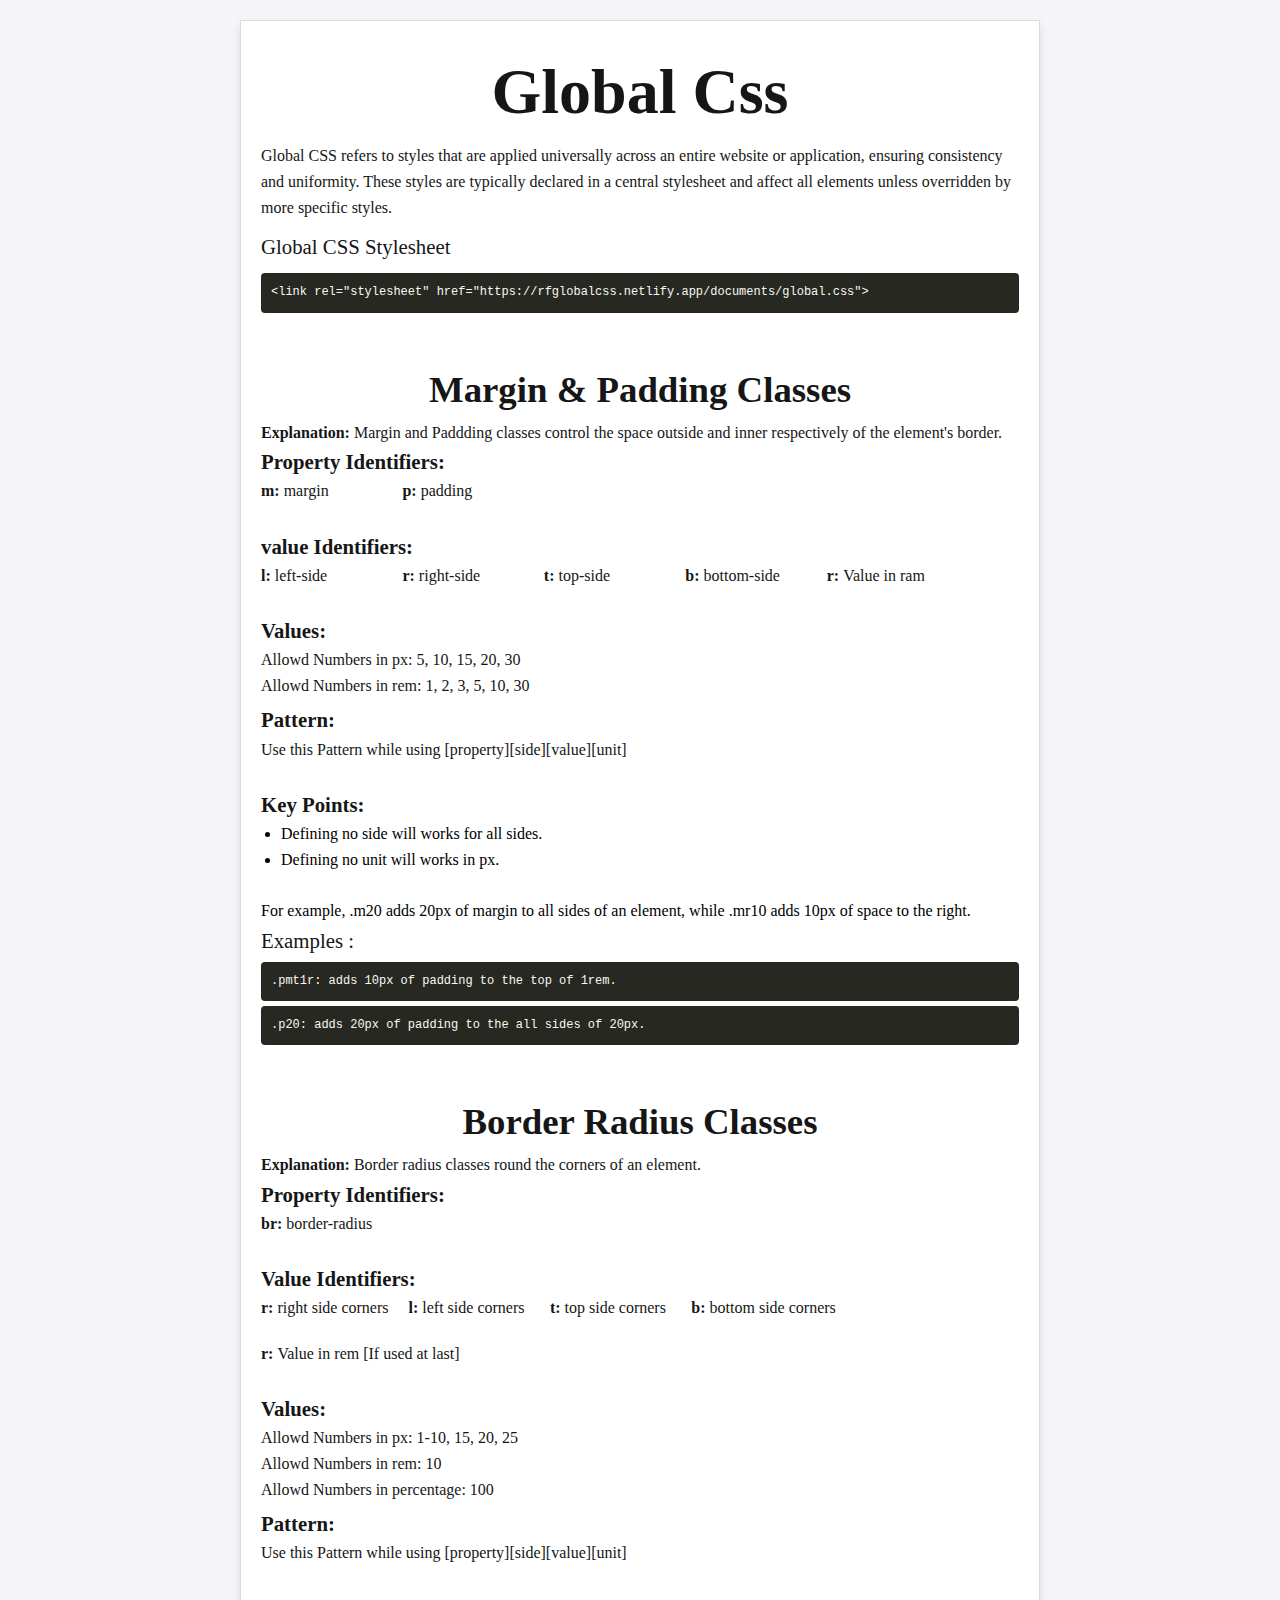
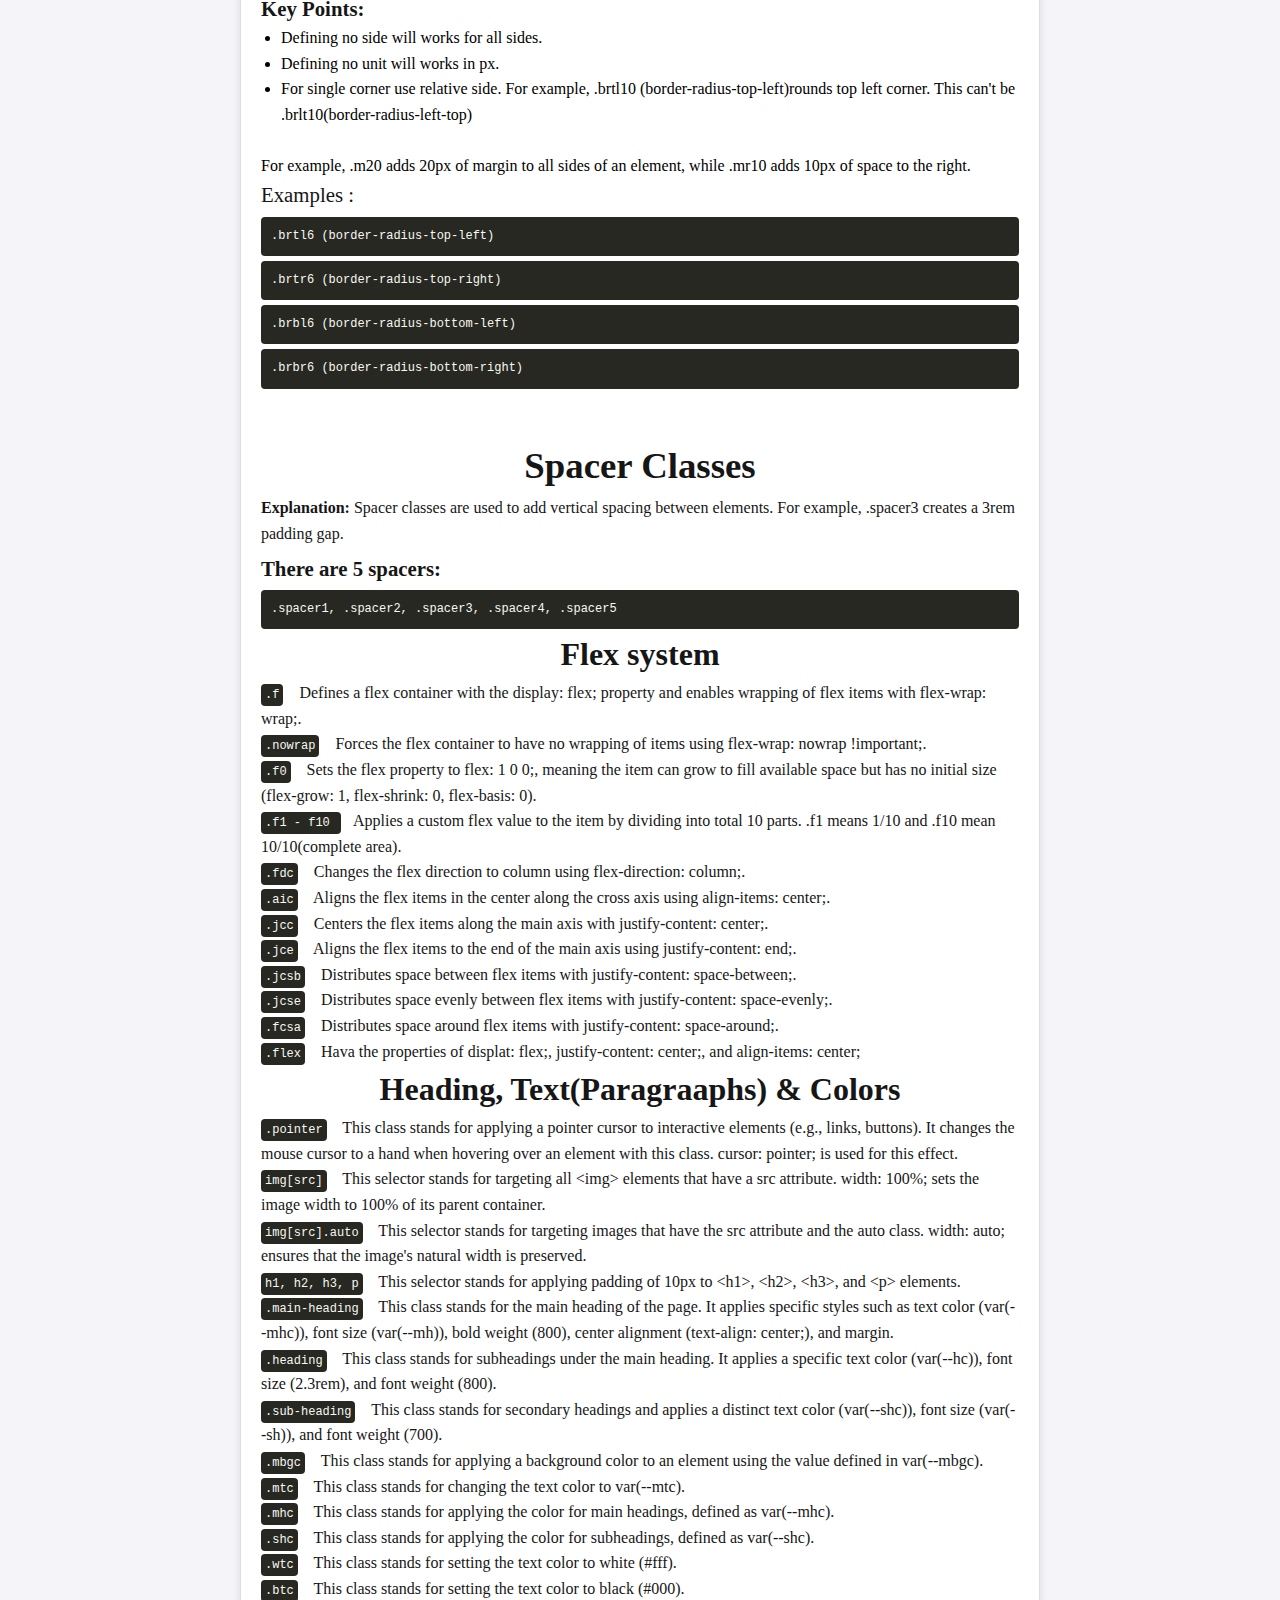
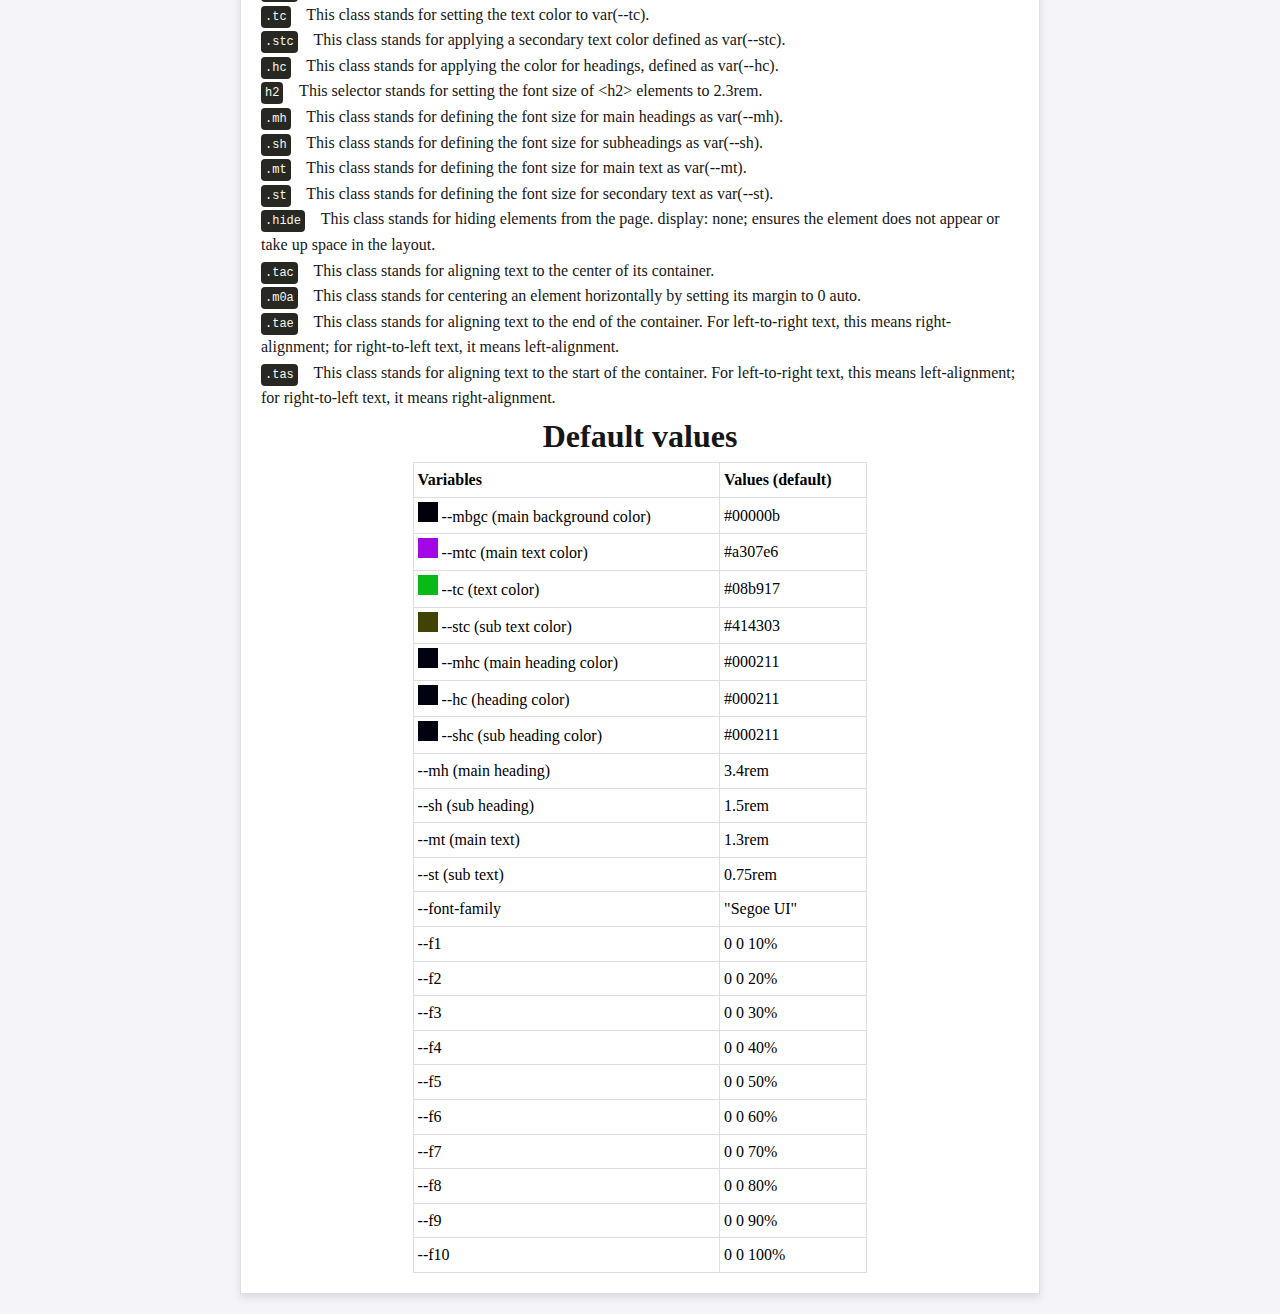
==== index.html @ b2160d8c "Docs before flex" ====
<!DOCTYPE html>
<html lang="en">

<head>
  <meta charset="UTF-8" />
  <meta name="viewport" content="width=device-width, initial-scale=1.0" />
  <title>Margin and Padding Classes</title>
  <link rel="stylesheet" href="documents/global.css">
  <style>
    body {
      font-family: Arial, sans-serif;
      line-height: 1.6;
      padding: 20px;
      background-color: #f4f4f9;
    }

    p {
      color: var(--stc);
    }

    table {
      width: 60%;
      border-collapse: collapse;
      text-align: center;
      margin: 0 auto;
    }

    th,
    td {
      padding: 4px;
      text-align: left;
      border: 1px solid #ddd;
    }

    .color-box {
      display: inline-block;
      width: 20px;
      height: 20px;
    }

    h1,
    h2 {
      color: var(--mtc);
      text-align: center;
    }

    p span.code-block {
      padding: 4px;
      margin-right: 12px;
    }

    .container {
      max-width: 800px;
      margin: 0 auto;
      background: #fff;
      border: 1px solid #ddd;
      padding: 20px;
      box-shadow: 0 4px 8px rgba(0, 0, 0, 0.1);
    }

    h1 {
      font-size: 4rem;
    }

    h2 {
      font-size: 2rem;
    }

    .code-block {
      background: #272822;
      color: #f8f8f2;
      padding: 10px;
      margin-top: 5px;
      font-size: var(--st);
      border-radius: 4px;
      font-family: monospace;
      overflow-x: auto;
    }

    .code-block span {
      color: #66d9ef;
    }

    .example {
      margin-top: 20px;
    }
  </style>
</head>

<body>
  <div class="container">
    <h1>Global Css</h1>
    <p>
      Global CSS refers to styles that are applied universally across an
      entire website or application, ensuring consistency and uniformity.
      These styles are typically declared in a central stylesheet and affect
      all elements unless overridden by more specific styles.
    </p>
    <p class="mt mt10 mb10">Global CSS Stylesheet
    <pre
      class="code-block st">&lt;link rel="stylesheet" href="https://rfglobalcss.netlify.app/documents/global.css"></pre>
    </p>
    <h2 class="heading mt3r">Margin & Padding Classes</h2>
    <p>
      <strong>Explanation:</strong> Margin and Paddding classes control the space outside
      and inner respectively of the element's border.
      <br>
    <p class="mt"><b>Property Identifiers:</b></p>
    <div class="f col-7 gap20">
      <p>
        <b>m: </b> margin
      </p>
      <p>
        <b>p: </b> padding
      </p>
    </div>
    <br>
    <p class="mt"><b>value Identifiers:</b></p>
    <div class="f col-7 gap20">
      <p>
        <b>l: </b> left-side
      </p>
      <p>
        <b>r: </b> right-side
      </p>
      <p>
        <b>t: </b> top-side
      </p>
      <p>
        <b>b: </b> bottom-side
      </p>
      <p>
        <b>r: </b> Value in ram
      </p>
    </div>
    <br>
    <p class="mt"><b>Values:</b></p>
    <div class="mb5">
      <p>
        Allowd Numbers in px: 5, 10, 15, 20, 30
      </p>
      <p>
        Allowd Numbers in rem: 1, 2, 3, 5, 10, 30
      </p>
    </div>
    <p class="mt"><b>Pattern:</b></p>
    <div class="f col-7 gap20">
      <p>
        Use this Pattern while using [property][side][value][unit]
      </p>
    </div>
    <br>
    <p class="mt"><b>Key Points:</b></p>
    <div class="f col-7 gap20">
      <ul class="ml20">
        <li style="list-style: disc;">Defining no side will works for all sides.</li>
        <li style="list-style: disc;">Defining no unit will works in px.</li>
      </ul>
    </div>
    <br>
    For example, <code>.m20</code> adds 20px of margin
    to all sides of an element, while <code>.mr10</code> adds 10px of space to the
    right.
    </p>
    <p class="mt">Examples :</p>
    <div class="code-block">.pmt1r: adds 10px of padding to the
      top of 1rem.</div>
    <div class="code-block">.p20: adds 20px of padding to the
      all sides of 20px.</div>

    <h2 class="heading mt3r">Border Radius Classes</h2>

    <p>
      <strong>Explanation:</strong> Border radius classes round the corners of
      an element.

    <p class="mt"><b>Property Identifiers:</b></p>
    <div class="f col-7 gap20">
      <p>
        <b>br: </b> border-radius
      </p>

    </div>
    <br>
    <p class="mt"><b>Value Identifiers:</b></p>
    <div class="f col-7 gap20">
      <p>
        <b>r: </b>right side corners
      </p>
      <p>
        <b>l: </b>left side corners
      </p>
      <p>
        <b>t: </b> top side corners
      </p>
      <p>
        <b>b: </b> bottom side corners
      </p>
      <p>
        <b>r: </b> Value in rem [If used at last]
      </p>
    </div>
    <br>
    <p class="mt"><b>Values:</b></p>
    <div class="mb5">
      <p>
        Allowd Numbers in px: 1-10, 15, 20, 25
      </p>
      <p>
        Allowd Numbers in rem: 10
      </p>
      <p>
        Allowd Numbers in percentage: 100
      </p>
    </div>
    <p class="mt"><b>Pattern:</b></p>
    <div class="f col-7 gap20">
      <p>
        Use this Pattern while using [property][side][value][unit]
      </p>
    </div>
    <br>
    <p class="mt"><b>Key Points:</b></p>
    <div class="f col-7 gap20">
      <ul class="ml20">
        <li style="list-style: disc;">Defining no side will works for all sides.</li>
        <li style="list-style: disc;">Defining no unit will works in px.</li>
        <li style="list-style: disc;">For single corner use relative side. For example, .brtl10
          (border-radius-top-left)rounds top left corner. This can't be .brlt10(border-radius-left-top)</li>
      </ul>
    </div>
    <br>
    For example, <code>.m20</code> adds 20px of margin
    to all sides of an element, while <code>.mr10</code> adds 10px of space to the
    right.
    </p>
    <p class="mt">Examples :</p>
    <div class="code-block">.brtl6 (border-radius-top-left)</div>
    <div class="code-block">.brtr6 (border-radius-top-right)</div>
    <div class="code-block">.brbl6 (border-radius-bottom-left)</div>
    <div class="code-block">.brbr6 (border-radius-bottom-right)</div>

    

    <h2 class="heading mt3r">Spacer Classes</h2>

    <p>
      <strong>Explanation:</strong> Spacer classes are used to add vertical
      spacing between elements. For example, <code>.spacer3</code> creates a
      3rem padding gap.
    </p>
    <p class="mt mt5"><b>There are 5 spacers:</b> </p>
    <pre class="code-block">.spacer1, .spacer2, .spacer3, .spacer4, .spacer5</pre>
    <h2>Flex system</h2>
    <p>
      <span class="code-block">.f</span> Defines a flex container with the
      <code>display: flex;</code> property and enables wrapping of flex items
      with <code>flex-wrap: wrap;</code>.
    </p>

    <p>
      <span class="code-block">.nowrap</span> Forces the flex container to
      have no wrapping of items using
      <code>flex-wrap: nowrap !important;</code>.
    </p>

    <p>
      <span class="code-block">.f0</span> Sets the flex property to
      <code>flex: 1 0 0;</code>, meaning the item can grow to fill available
      space but has no initial size (<code>flex-grow: 1</code>,
      <code>flex-shrink: 0</code>, <code>flex-basis: 0</code>).
    </p>

    <p>
      <span class="code-block">.f1 - f10 </span> Applies a custom flex value
      to the item by dividing into total 10 parts. <code>.f1</code> means
      <code>1/10</code> and <code> .f10</code> mean
      <code>10/10</code>(complete area).
    </p>

    <p>
      <span class="code-block">.fdc</span> Changes the flex direction to
      column using <code>flex-direction: column;</code>.
    </p>

    <p>
      <span class="code-block">.aic</span> Aligns the flex items in the center
      along the cross axis using <code>align-items: center;</code>.
    </p>

    <p>
      <span class="code-block">.jcc</span> Centers the flex items along the
      main axis with <code>justify-content: center;</code>.
    </p>

    <p>
      <span class="code-block">.jce</span> Aligns the flex items to the end of
      the main axis using <code>justify-content: end;</code>.
    </p>

    <p>
      <span class="code-block">.jcsb</span> Distributes space between flex
      items with <code>justify-content: space-between;</code>.
    </p>

    <p>
      <span class="code-block">.jcse</span> Distributes space evenly between
      flex items with <code>justify-content: space-evenly;</code>.
    </p>

    <p>
      <span class="code-block">.fcsa</span> Distributes space around flex
      items with <code>justify-content: space-around;</code>.
    </p>

    <p>
      <span class="code-block">.flex</span> Hava the properties of
      <code>displat: flex;</code>, <code>justify-content: center;</code>, and
      <code>align-items: center;</code>
    </p>
    <h2>Heading, Text(Paragraaphs) & Colors</h2>
    <p>
      <span class="code-block">.pointer</span> This class stands for applying a pointer cursor to interactive elements
      (e.g., links, buttons). It changes the mouse cursor to a hand when hovering over an element with this class.
      <code>cursor: pointer;</code> is used for this effect.
    </p>

    <p>
      <span class="code-block">img[src]</span> This selector stands for targeting all <code>&lt;img&gt;</code> elements
      that have a <code>src</code> attribute. <code>width: 100%;</code> sets the image width to 100% of its parent
      container.
    </p>

    <p>
      <span class="code-block">img[src].auto</span> This selector stands for targeting images that have the
      <code>src</code> attribute and the <code>auto</code> class. <code>width: auto;</code> ensures that the image's
      natural width is preserved.
    </p>

    <p>
      <span class="code-block">h1, h2, h3, p</span> This selector stands for applying padding of <code>10px</code> to
      <code>&lt;h1&gt;</code>, <code>&lt;h2&gt;</code>, <code>&lt;h3&gt;</code>, and <code>&lt;p&gt;</code> elements.
    </p>

    <p>
      <span class="code-block">.main-heading</span> This class stands for the main heading of the page. It applies
      specific styles such as text color (<code>var(--mhc)</code>), font size (<code>var(--mh)</code>), bold weight
      (<code>800</code>), center alignment (<code>text-align: center;</code>), and margin.
    </p>

    <p>
      <span class="code-block">.heading</span> This class stands for subheadings under the main heading. It applies a
      specific text color (<code>var(--hc)</code>), font size (<code>2.3rem</code>), and font weight (<code>800</code>).
    </p>

    <p>
      <span class="code-block">.sub-heading</span> This class stands for secondary headings and applies a distinct text
      color (<code>var(--shc)</code>), font size (<code>var(--sh)</code>), and font weight (<code>700</code>).
    </p>

    <p>
      <span class="code-block">.mbgc</span> This class stands for applying a background color to an element using the
      value defined in <code>var(--mbgc)</code>.
    </p>

    <p>
      <span class="code-block">.mtc</span> This class stands for changing the text color to <code>var(--mtc)</code>.
    </p>

    <p>
      <span class="code-block">.mhc</span> This class stands for applying the color for main headings, defined as
      <code>var(--mhc)</code>.
    </p>

    <p>
      <span class="code-block">.shc</span> This class stands for applying the color for subheadings, defined as
      <code>var(--shc)</code>.
    </p>

    <p>
      <span class="code-block">.wtc</span> This class stands for setting the text color to white (<code>#fff</code>).
    </p>

    <p>
      <span class="code-block">.btc</span> This class stands for setting the text color to black (<code>#000</code>).
    </p>

    <p>
      <span class="code-block">.tc</span> This class stands for setting the text color to <code>var(--tc)</code>.
    </p>

    <p>
      <span class="code-block">.stc</span> This class stands for applying a secondary text color defined as
      <code>var(--stc)</code>.
    </p>

    <p>
      <span class="code-block">.hc</span> This class stands for applying the color for headings, defined as
      <code>var(--hc)</code>.
    </p>

    <p>
      <span class="code-block">h2</span> This selector stands for setting the font size of <code>&lt;h2&gt;</code>
      elements to <code>2.3rem</code>.
    </p>

    <p>
      <span class="code-block">.mh</span> This class stands for defining the font size for main headings as
      <code>var(--mh)</code>.
    </p>

    <p>
      <span class="code-block">.sh</span> This class stands for defining the font size for subheadings as
      <code>var(--sh)</code>.
    </p>

    <p>
      <span class="code-block">.mt</span> This class stands for defining the font size for main text as
      <code>var(--mt)</code>.
    </p>

    <p>
      <span class="code-block">.st</span> This class stands for defining the font size for secondary text as
      <code>var(--st)</code>.
    </p>

    <p>
      <span class="code-block">.hide</span> This class stands for hiding elements from the page.
      <code>display: none;</code> ensures the element does not appear or take up space in the layout.
    </p>

    <p>
      <span class="code-block">.tac</span> This class stands for aligning text to the center of its container.
    </p>

    <p>
      <span class="code-block">.m0a</span> This class stands for centering an element horizontally by setting its margin
      to <code>0 auto</code>.
    </p>

    <p>
      <span class="code-block">.tae</span> This class stands for aligning text to the end of the container. For
      left-to-right text, this means right-alignment; for right-to-left text, it means left-alignment.
    </p>

    <p>
      <span class="code-block">.tas</span> This class stands for aligning text to the start of the container. For
      left-to-right text, this means left-alignment; for right-to-left text, it means right-alignment.
    </p>
    <h2>Default values</h2>
    <table>
      <tr>
        <th>Variables</th>
        <th>Values (default)</th>
      </tr>
      <tr>
        <td><span class="color-box" style="background-color: #00000b;"></span> --mbgc (main background color)</td>
        <td>#00000b</td>
      </tr>
      <tr>
        <td><span class="color-box" style="background-color: #a307e6;"></span> --mtc (main text color)</td>
        <td>#a307e6</td>
      </tr>
      <tr>
        <td><span class="color-box" style="background-color: #08b917;"></span> --tc (text color)</td>
        <td>#08b917</td>
      </tr>
      <tr>
        <td><span class="color-box" style="background-color: #414303;"></span> --stc (sub text color)</td>
        <td>#414303</td>
      </tr>
      <tr>
        <td><span class="color-box" style="background-color: #000211;"></span> --mhc (main heading color)</td>
        <td>#000211</td>
      </tr>
      <tr>
        <td><span class="color-box" style="background-color: #000211;"></span> --hc (heading color)</td>
        <td>#000211</td>
      </tr>
      <tr>
        <td><span class="color-box" style="background-color: #000211;"></span> --shc (sub heading color)</td>
        <td>#000211</td>
      </tr>
      <tr>
        <td>--mh (main heading)</td>
        <td>3.4rem</td>
      </tr>
      <tr>
        <td>--sh (sub heading)</td>
        <td>1.5rem</td>
      </tr>
      <tr>
        <td>--mt (main text)</td>
        <td>1.3rem</td>
      </tr>
      <tr>
        <td>--st (sub text)</td>
        <td>0.75rem</td>
      </tr>
      <tr>
        <td>--font-family</td>
        <td>"Segoe UI"</td>
      </tr>
      <tr>
        <td>--f1</td>
        <td>0 0 10%</td>
      </tr>
      <tr>
        <td>--f2</td>
        <td>0 0 20%</td>
      </tr>
      <tr>
        <td>--f3</td>
        <td>0 0 30%</td>
      </tr>
      <tr>
        <td>--f4</td>
        <td>0 0 40%</td>
      </tr>
      <tr>
        <td>--f5</td>
        <td>0 0 50%</td>
      </tr>
      <tr>
        <td>--f6</td>
        <td>0 0 60%</td>
      </tr>
      <tr>
        <td>--f7</td>
        <td>0 0 70%</td>
      </tr>
      <tr>
        <td>--f8</td>
        <td>0 0 80%</td>
      </tr>
      <tr>
        <td>--f9</td>
        <td>0 0 90%</td>
      </tr>
      <tr>
        <td>--f10</td>
        <td>0 0 100%</td>
      </tr>
    </table>
  </div>
</body>

</html>
---- documents/global.css ----
@import url("paddingMargin.css");
@import url("flexSystem.css");
@import url("border-radius.css");

:root {
  font-size: 1rem;
  --font-family: "Segoe UI";
  --my-container: min(var(--container-size) ,100%);
  --container-size: 1200px;
  --mbgc: #00000b;

  --mtc: #161616;
  --tc: #161616;
  --stc: #161616;
  --mhc: #161616;
  --hc: #161616;
  --shc: #161616;

  --mh: 3.4rem;
  --sh: 1rem;

  --differ: 10px;

  --mt: 1.3rem;
  --st: 0.75rem;

  --f1: 0 0 calc(10% - var(--differ));
  --f2: 0 0 calc(20% - var(--differ));
  --f3: 0 0 calc(30% - var(--differ));
  --f33: 0 0 calc(33.33% - var(--differ));
  --f4: 0 0 calc(40% - var(--differ));
  --f5: 0 0 calc(50% - var(--differ));
  --f6: 0 0 calc(60% - var(--differ));
  --f7: 0 0 calc(70% - var(--differ));
  --f8: 0 0 calc(80% - var(--differ));
  --f9: 0 0 calc(90% - var(--differ));
  --f1-5: 0 0 calc(15% - var(--differ));
  --f2-5: 0 0 calc(25% - var(--differ));
  --f3-5: 0 0 calc(35% - var(--differ));
  --f4-5: 0 0 calc(45% - var(--differ));
  --f5-5: 0 0 calc(55% - var(--differ));
  --f6-5: 0 0 calc(65% - var(--differ));
  --f7-5: 0 0 calc(75% - var(--differ));
  --f8-5: 0 0 calc(85% - var(--differ));
  --f9-5: 0 0 calc(95% - var(--differ));
  --f10: 0 0 calc(100% - var(--differ));
}
.fdst {
  display: block;
  display: grid;
}
* {
  margin: 0;
  padding: 0;
  list-style: none;
  text-decoration: none;
  box-sizing: border-box;
  font-family: var(--font-family);
}
.container {
  width: var(--my-container);
  padding: 10px;
  margin: 0 auto;
}

.pointer {
  cursor: pointer;
}

img[src] {
  width: 100%;
}

img[src].auto {
  width: auto;
}

/*  */
/*  */
/*  */
/*  */
/*  */

.main-heading {
  color: var(--mhc);
  font-size: var(--mh);
  font-weight: 800;
  text-align: center;
  margin: 1rem 0;
}
.heading {
  color: var(--hc);
  font-size: 2.3rem;
  font-weight: 800;
}
.sub-heading {
  color: var(--shc);
  font-size: var(--sh);
  font-weight: 700;
}

.mbgc {
  background-color: var(--mbgc);
}

.mtc {
  color: var(--mtc);
}
/*  */
.mhc {
  color: var(--mhc);
}
.shc {
  color: var(--shc);
}
/*  */
.wtc {
  color: #fff;
}
.btc {
  color: #000;
}
.wbgc {
  background-color: #fff;
}
.bbgc {
  background-color: #000;
}
.tc {
  color: var(--tc);
}
.stc {
  color: var(--stc);
}
.hc {
  color: var(--hc);
}

h2 {
  font-size: 2.3rem;
}
.mh {
  font-size: var(--mh);
}

.sh {
  font-size: var(--sh);
}
.mt {
  font-size: var(--mt);
}

.st {
  font-size: var(--st);
}

.hide {
  display: none;
}

.tac {
  text-align: center;
}
.m0a {
  margin: 0 auto;
}
.tae {
  text-align: end;
}
.tas {
  text-align: start;
}

/*  */

.full:not(.screen) {
  width: 100%;
}
.full.screen {
  width: 100vw;
}
.f-grow > *{
  flex-grow: 1;
}
.bglight{
  background-color: rgb(218, 218, 218);
}


.grow > * {
  transition: scale .1s ease-in;
}
.grow > *:hover{
  scale: 1.03;
}
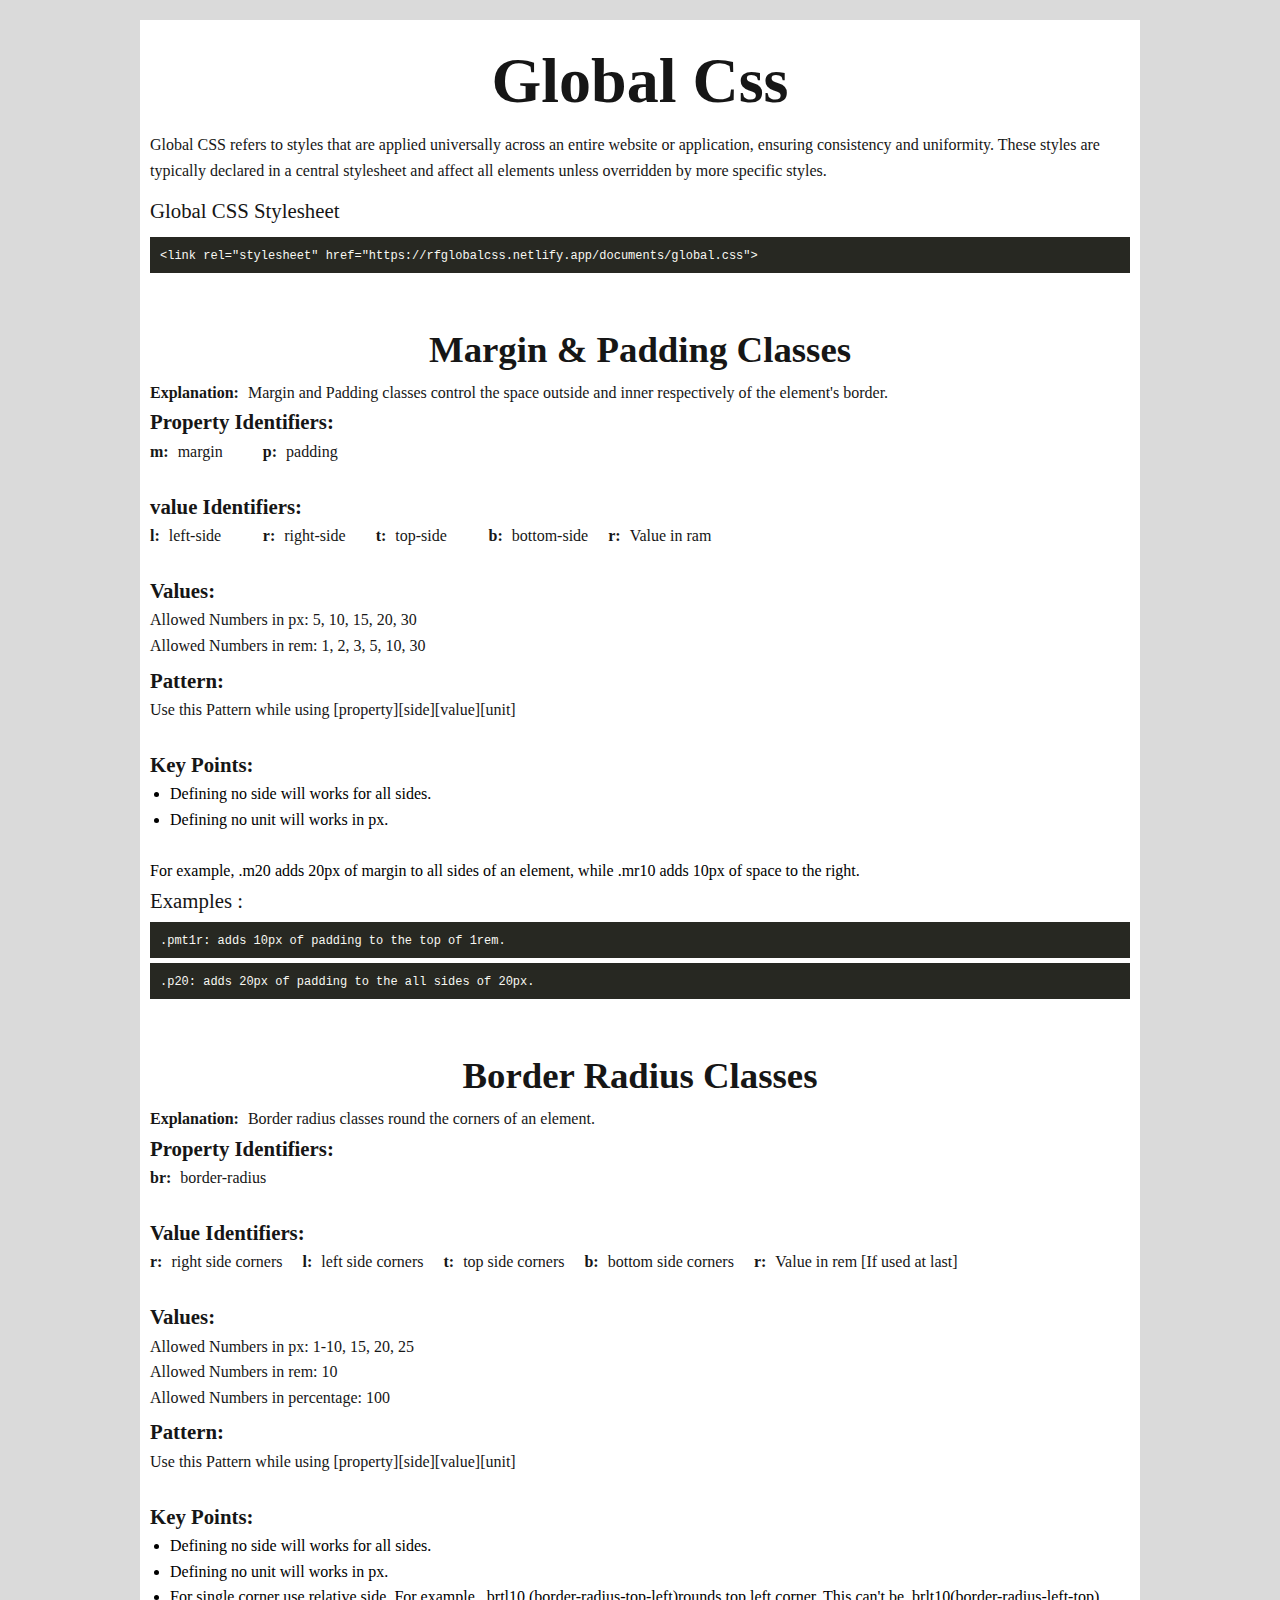
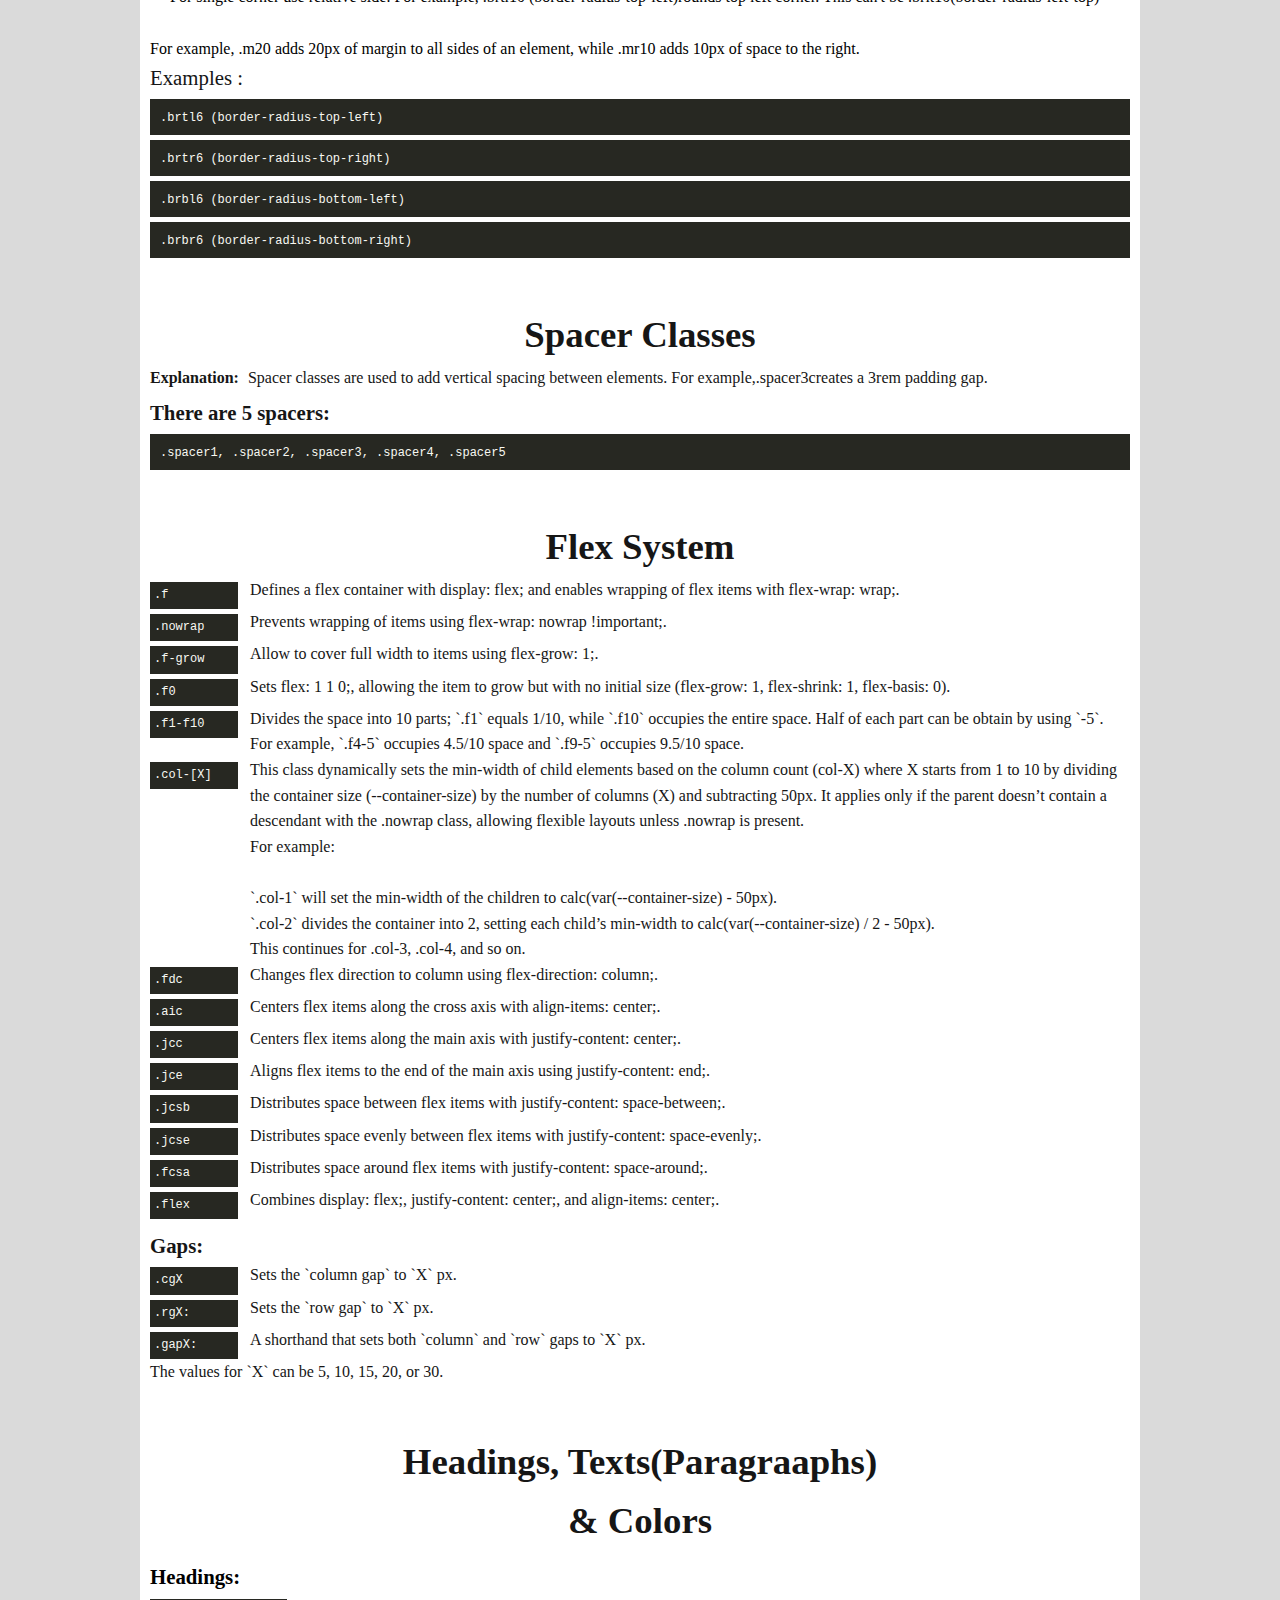
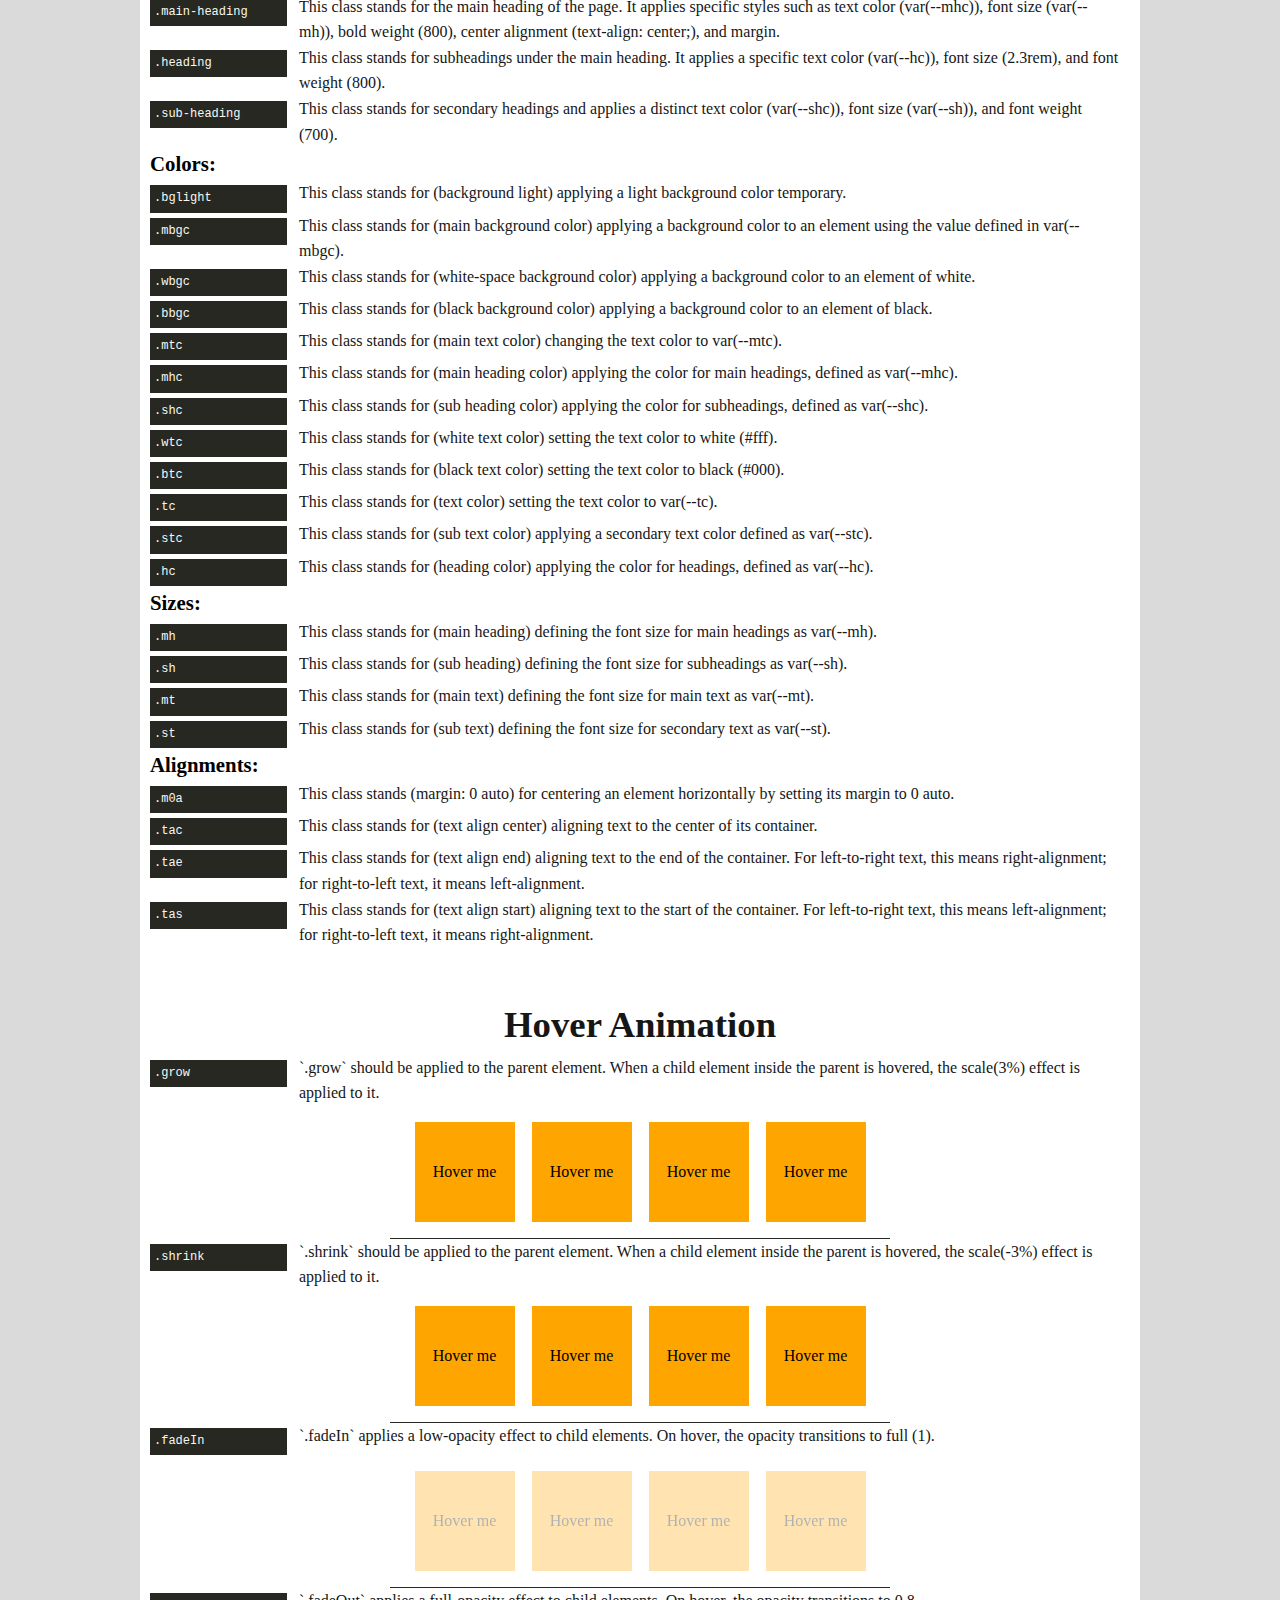
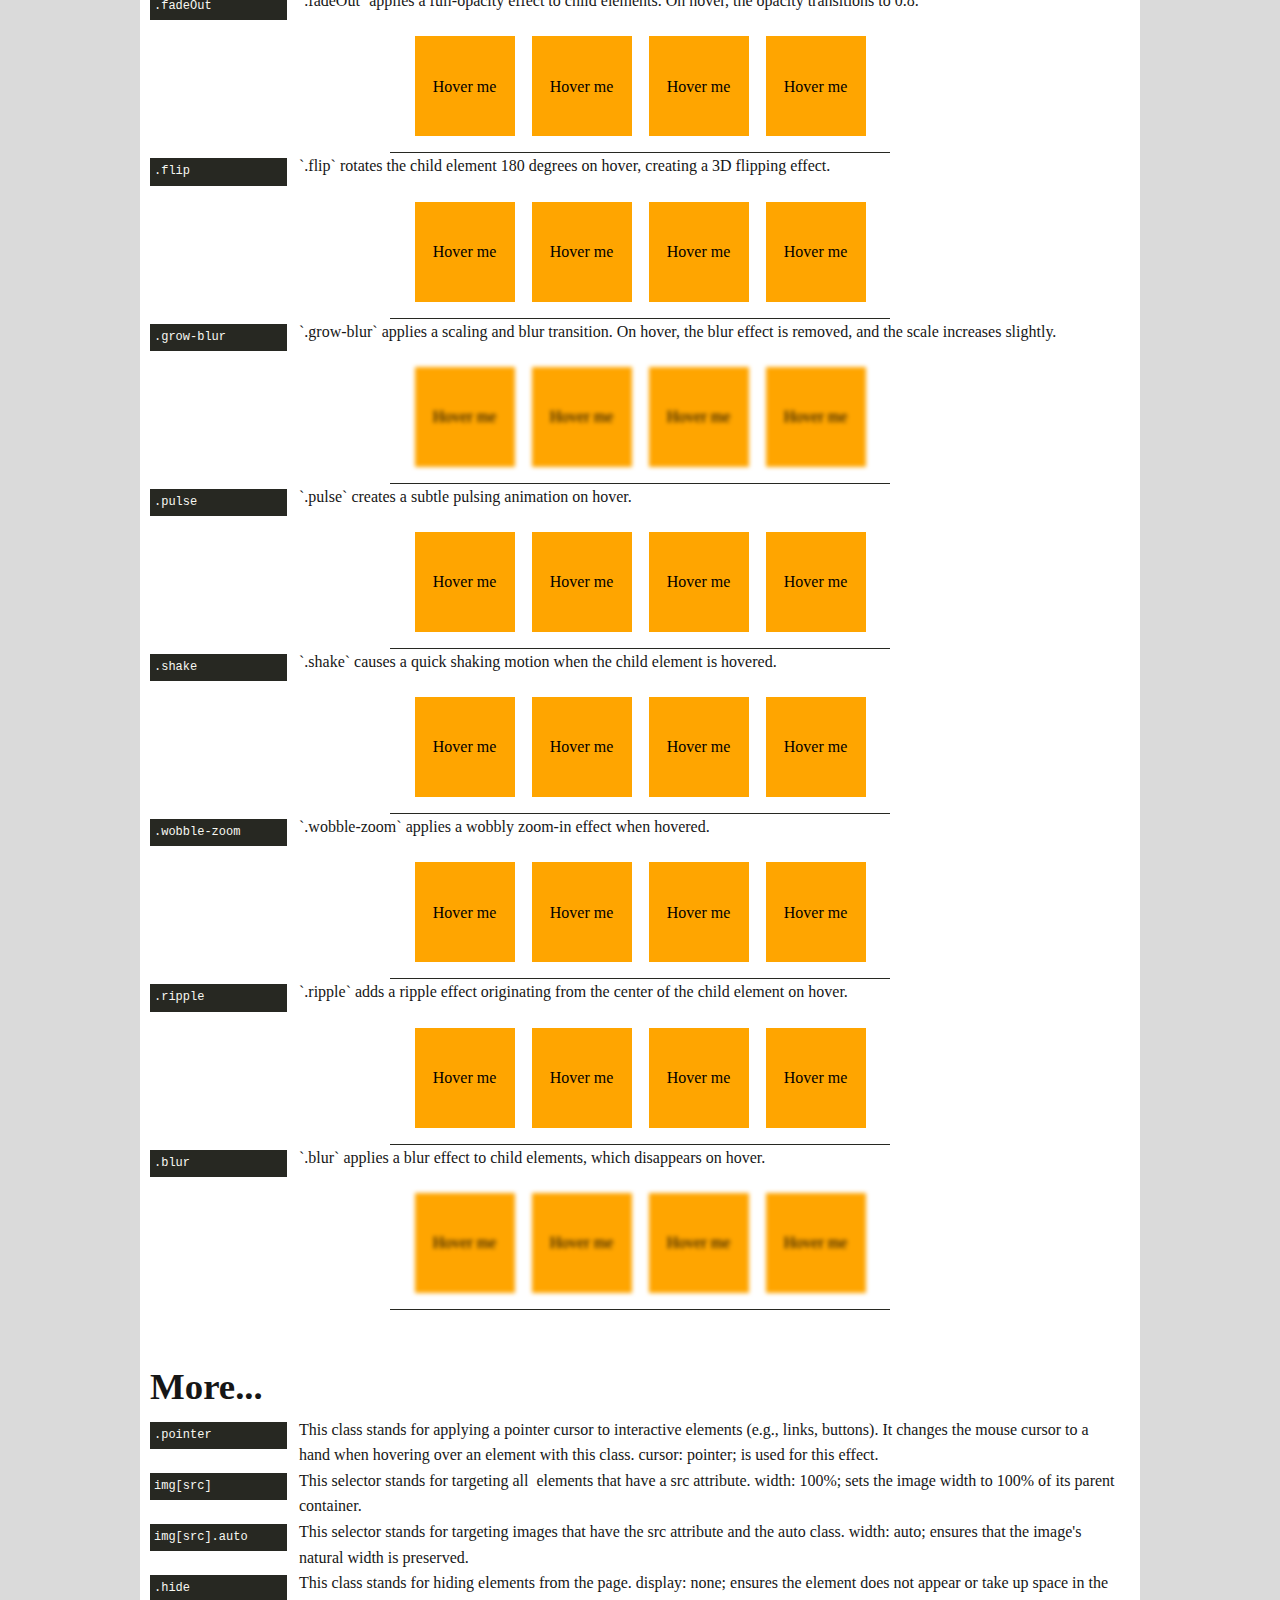
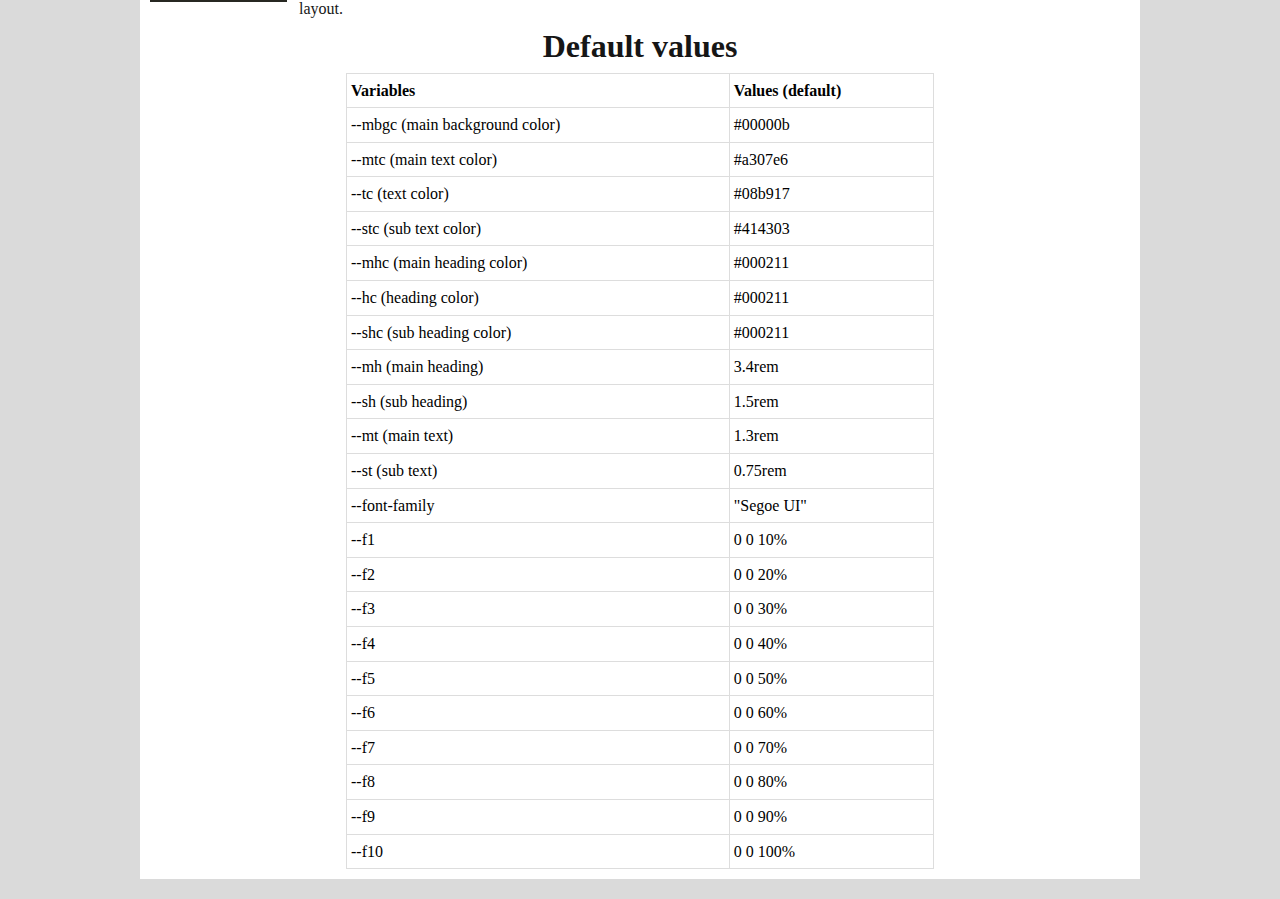
==== commit 58da205a: "_V: 2.0" ====
--- a/index.html
+++ b/index.html
@@ -1,548 +1,831 @@
 <!DOCTYPE html>
 <html lang="en">
-
-<head>
-  <meta charset="UTF-8" />
-  <meta name="viewport" content="width=device-width, initial-scale=1.0" />
-  <title>Margin and Padding Classes</title>
-  <link rel="stylesheet" href="documents/global.css">
-  <style>
-    body {
-      font-family: Arial, sans-serif;
-      line-height: 1.6;
-      padding: 20px;
-      background-color: #f4f4f9;
-    }
-
-    p {
-      color: var(--stc);
-    }
-
-    table {
-      width: 60%;
-      border-collapse: collapse;
-      text-align: center;
-      margin: 0 auto;
-    }
-
-    th,
-    td {
-      padding: 4px;
-      text-align: left;
-      border: 1px solid #ddd;
-    }
-
-    .color-box {
-      display: inline-block;
-      width: 20px;
-      height: 20px;
-    }
-
-    h1,
-    h2 {
-      color: var(--mtc);
-      text-align: center;
-    }
-
-    p span.code-block {
-      padding: 4px;
-      margin-right: 12px;
-    }
-
-    .container {
-      max-width: 800px;
-      margin: 0 auto;
-      background: #fff;
-      border: 1px solid #ddd;
-      padding: 20px;
-      box-shadow: 0 4px 8px rgba(0, 0, 0, 0.1);
-    }
-
-    h1 {
-      font-size: 4rem;
-    }
-
-    h2 {
-      font-size: 2rem;
-    }
-
-    .code-block {
-      background: #272822;
-      color: #f8f8f2;
-      padding: 10px;
-      margin-top: 5px;
-      font-size: var(--st);
-      border-radius: 4px;
-      font-family: monospace;
-      overflow-x: auto;
-    }
-
-    .code-block span {
-      color: #66d9ef;
-    }
-
-    .example {
-      margin-top: 20px;
-    }
-  </style>
-</head>
-
-<body>
-  <div class="container">
-    <h1>Global Css</h1>
-    <p>
-      Global CSS refers to styles that are applied universally across an
-      entire website or application, ensuring consistency and uniformity.
-      These styles are typically declared in a central stylesheet and affect
-      all elements unless overridden by more specific styles.
-    </p>
-    <p class="mt mt10 mb10">Global CSS Stylesheet
-    <pre
-      class="code-block st">&lt;link rel="stylesheet" href="https://rfglobalcss.netlify.app/documents/global.css"></pre>
-    </p>
-    <h2 class="heading mt3r">Margin & Padding Classes</h2>
-    <p>
-      <strong>Explanation:</strong> Margin and Paddding classes control the space outside
-      and inner respectively of the element's border.
-      <br>
-    <p class="mt"><b>Property Identifiers:</b></p>
-    <div class="f col-7 gap20">
-      <p>
-        <b>m: </b> margin
-      </p>
-      <p>
-        <b>p: </b> padding
-      </p>
+  <head>
+    <meta charset="UTF-8" />
+    <meta name="viewport" content="width=device-width, initial-scale=1.0" />
+    <title>Margin and Padding Classes</title>
+    <link rel="stylesheet" href="documents/global.css" />
+    <link rel="stylesheet" href="./documents/B-style.css">
+    <style>
+      body {
+        font-family: Arial, sans-serif;
+        line-height: 1.6;
+        padding: 20px;
+        background-color: #f4f4f9;
+      }
+      .example-box{
+        width: 100px;
+        height: 100px;
+        cursor: pointer;
+        display: flex;
+        align-items: center;
+        justify-content: center;
+        margin: 0 auto;
+        background-color: orange;
+      }
+      p {
+        color: var(--stc);
+      }
+
+      table {
+        width: 60%;
+        border-collapse: collapse;
+        text-align: start;
+        margin: 0 auto;
+      }
+
+      th,
+      td {
+        padding: 4px;
+        text-align: left;
+        border: 1px solid #ddd;
+      }
+
+      .color-box {
+        display: inline-block;
+        width: 20px;
+        height: 20px;
+      }
+      .examples{
+        width: 500px;
+        margin: 0 auto;
+        display: flex;
+        padding: 1rem;
+        border-bottom: #272822 1px solid;
+      }
+      h1,
+      h2 {
+        color: var(--mtc);
+        text-align: center;
+      }
+
+      p span.code-block {
+        padding: 4px;
+        height: auto;
+        margin-right: 12px;
+        display: inline-block;
+      }
+
+      /* .container {
+        max-width: 800px;
+        margin: 0 auto;
+        background: #fff;
+        border: 1px solid #ddd;
+        padding: 20px;
+        box-shadow: 0 4px 8px rgba(0, 0, 0, 0.1);
+      } */
+
+      h1 {
+        font-size: 4rem;
+      }
+
+      h2 {
+        font-size: 2rem;
+      }
+
+      .code-block {
+        background: #272822;
+        color: #f8f8f2;
+        padding: 10px;
+        height: 36px;
+        white-space: nowrap;
+
+        margin-top: 5px;
+        font-size: var(--st);
+        font-family: monospace;
+        overflow-y: hidden;
+        position: relative;
+      }
+      .code-block:before {
+        content: "";
+        position: absolute;
+        bottom: 0;
+        left: 0;
+        width: 0%;
+        height: 5px;
+        background-color: red;
+        z-index: 9999;
+      }
+
+      .code-block::-webkit-scrollbar {
+        height: 3px;
+      }
+      .code-block::-webkit-scrollbar-thumb {
+        background: linear-gradient(
+          45deg,
+          rgb(48, 48, 48),
+          rgba(255, 255, 255, 0.452)
+        );
+        border-radius: 10px;
+      }
+      p {
+        display: flex;
+        align-items: start;
+      }
+
+      .code-block span {
+        color: #66d9ef;
+      }
+      b,
+      strong {
+        margin-right: 9px;
+      }
+
+      .example {
+        margin-top: 20px;
+      }
+    </style>
+  </head>
+  <body class="bglight">
+    <div class="container wbgc">
+      <h1>Global Css</h1>
+      <p>
+        Global CSS refers to styles that are applied universally across an
+        entire website or application, ensuring consistency and uniformity.
+        These styles are typically declared in a central stylesheet and affect
+        all elements unless overridden by more specific styles.
+      </p>
+      <p class="mt mt10 mb10">Global CSS Stylesheet</p>
+      <div class="code-block st">
+        &lt;link rel="stylesheet"
+        href="https://rfglobalcss.netlify.app/documents/global.css"&gt;
+      </div>
+      <h2 class="heading mt3r">Margin & Padding Classes</h2>
+      <p>
+        <strong>Explanation:</strong> Margin and Padding classes control the
+        space outside and inner respectively of the element's border.<br />
+      </p>
+      <p class="mt"><b>Property Identifiers:</b></p>
+      <div class="f col-7 gap20">
+        <p><b>m:</b> margin</p>
+        <p><b>p:</b> padding</p>
+      </div>
+      <br />
+      <p class="mt"><b>value Identifiers:</b></p>
+      <div class="f col-7 gap20">
+        <p><b>l:</b> left-side</p>
+        <p><b>r:</b> right-side</p>
+        <p><b>t:</b> top-side</p>
+        <p><b>b:</b> bottom-side</p>
+        <p><b>r:</b> Value in ram</p>
+      </div>
+      <br />
+      <p class="mt"><b>Values:</b></p>
+      <div class="mb5">
+        <p>Allowed Numbers in px: 5, 10, 15, 20, 30</p>
+        <p>Allowed Numbers in rem: 1, 2, 3, 5, 10, 30</p>
+      </div>
+      <p class="mt"><b>Pattern:</b></p>
+      <div class="f col-7 gap20">
+        <p>Use this Pattern while using [property][side][value][unit]</p>
+      </div>
+      <br />
+      <p class="mt"><b>Key Points:</b></p>
+      <div class="f col-7 gap20">
+        <ul class="ml20">
+          <li style="list-style: disc">
+            Defining no side will works for all sides.
+          </li>
+          <li style="list-style: disc">Defining no unit will works in px.</li>
+        </ul>
+      </div>
+      <br />
+      For example, <code>.m20</code> adds 20px of margin to all sides of an
+      element, while <code>.mr10</code> adds 10px of space to the right.
+      <p class="mt">Examples :</p>
+      <div class="code-block">
+        .pmt1r: adds 10px of padding to the top of 1rem.
+      </div>
+      <div class="code-block">
+        .p20: adds 20px of padding to the all sides of 20px.
+      </div>
+      <h2 class="heading mt3r">Border Radius Classes</h2>
+      <p>
+        <strong>Explanation:</strong> Border radius classes round the corners of
+        an element.
+      </p>
+      <p class="mt"><b>Property Identifiers:</b></p>
+      <div class="f col-7 gap20">
+        <p><b>br:</b> border-radius</p>
+      </div>
+      <br />
+      <p class="mt"><b>Value Identifiers:</b></p>
+      <div class="f col-7 gap20">
+        <p><b>r:</b> right side corners</p>
+        <p><b>l:</b> left side corners</p>
+        <p><b>t:</b> top side corners</p>
+        <p><b>b:</b> bottom side corners</p>
+        <p><b>r:</b> Value in rem [If used at last]</p>
+      </div>
+      <br />
+      <p class="mt"><b>Values:</b></p>
+      <div class="mb5">
+        <p>Allowed Numbers in px: 1-10, 15, 20, 25</p>
+        <p>Allowed Numbers in rem: 10</p>
+        <p>Allowed Numbers in percentage: 100</p>
+      </div>
+      <p class="mt"><b>Pattern:</b></p>
+      <div class="f col-7 gap20">
+        <p>Use this Pattern while using [property][side][value][unit]</p>
+      </div>
+      <br />
+      <p class="mt"><b>Key Points:</b></p>
+      <div class="f col-7 gap20">
+        <ul class="ml20">
+          <li style="list-style: disc">
+            Defining no side will works for all sides.
+          </li>
+          <li style="list-style: disc">Defining no unit will works in px.</li>
+          <li style="list-style: disc">
+            For single corner use relative side. For example, .brtl10
+            (border-radius-top-left)rounds top left corner. This can't be
+            .brlt10(border-radius-left-top)
+          </li>
+        </ul>
+      </div>
+      <br />
+      For example, <code>.m20</code> adds 20px of margin to all sides of an
+      element, while <code>.mr10</code> adds 10px of space to the right.
+      <p class="mt">Examples :</p>
+      <div class="code-block">.brtl6 (border-radius-top-left)</div>
+      <div class="code-block">.brtr6 (border-radius-top-right)</div>
+      <div class="code-block">.brbl6 (border-radius-bottom-left)</div>
+      <div class="code-block">.brbr6 (border-radius-bottom-right)</div>
+
+      <h2 class="heading mt3r">Spacer Classes</h2>
+      <p>
+        <strong>Explanation:</strong> Spacer classes are used to add vertical
+        spacing between elements. For example, <code>.spacer3</code> creates a
+        3rem padding gap.
+      </p>
+      <p class="mt mt5"><b>There are 5 spacers:</b></p>
+      <pre class="code-block">
+.spacer1, .spacer2, .spacer3, .spacer4, .spacer5</pre
+      >
+
+      <!--  -->
+      <!--  -->
+      <!--  -->
+      <!--  -->
+      <!--  -->
+      <!--  -->
+      <!--  -->
+      <!--  -->
+      <!--  -->
+      <!--  -->
+      <!--  -->
+      <!--  -->
+      <!--  -->
+      <!--  -->
+      <h2 class="heading mt3r">Flex System</h2>
+      <p>
+        <span class="code-block f1">.f</span>
+        <span class="f9"
+          >Defines a flex container with display: flex; and enables wrapping of
+          flex items with flex-wrap: wrap;.</span
+        >
+      </p>
+      <p>
+        <span class="code-block f1">.nowrap</span>
+        <span class="f9"
+          >Prevents wrapping of items using flex-wrap: nowrap !important;.</span
+        >
+      </p>
+      <p>
+        <span class="code-block f1">.f-grow</span>
+        <span class="f9"
+          >Allow to cover full width to items using flex-grow: 1;.</span
+        >
+      </p>
+      <p>
+        <span class="code-block f1">.f0</span>
+        <span class="f9"
+          >Sets flex: 1 1 0;, allowing the item to grow but with no initial size
+          (flex-grow: 1, flex-shrink: 1, flex-basis: 0).</span
+        >
+      </p>
+      <p>
+        <span class="code-block f1">.f1-f10</span>
+        <span class="f9"
+          >Divides the space into 10 parts; `.f1` equals 1/10, while `.f10`
+          occupies the entire space. Half of each part can be obtain by using
+          `-5`. For example, `.f4-5` occupies 4.5/10 space and `.f9-5` occupies
+          9.5/10 space.</span
+        >
+      </p>
+      <p>
+        <span class="code-block f1">.col-[X]</span>
+        <span class="f9">
+          <span>
+            This class dynamically sets the min-width of child elements based on
+            the column count (col-X) where X starts from 1 to 10 by dividing the
+            container size (--container-size) by the number of columns (X) and
+            subtracting 50px. It applies only if the parent doesn’t contain a
+            descendant with the .nowrap class, allowing flexible layouts unless
+            .nowrap is present. <br />
+            For example:
+          </span>
+          <br />
+          <br />
+            <span>
+            `.col-1` will set the min-width of the children to
+            calc(var(--container-size) - 50px). <br>
+            `.col-2` divides the container
+            into 2, setting each child’s min-width to calc(var(--container-size)
+            / 2 - 50px). <br>
+             This continues for .col-3, .col-4, and so on.
+          </span>
+        </span>
+      </p>
+
+      <p>
+        <span class="code-block f1">.fdc</span>
+        <span class="f9"
+          >Changes flex direction to column using flex-direction: column;.</span
+        >
+      </p>
+      <p>
+        <span class="code-block f1">.aic</span>
+        <span class="f9"
+          >Centers flex items along the cross axis with align-items:
+          center;.</span
+        >
+      </p>
+      <p>
+        <span class="code-block f1">.jcc</span>
+        <span class="f9"
+          >Centers flex items along the main axis with justify-content:
+          center;.</span
+        >
+      </p>
+      <p>
+        <span class="code-block f1">.jce</span>
+        <span class="f9"
+          >Aligns flex items to the end of the main axis using justify-content:
+          end;.</span
+        >
+      </p>
+      <p>
+        <span class="code-block f1">.jcsb</span>
+        <span class="f9"
+          >Distributes space between flex items with justify-content:
+          space-between;.</span
+        >
+      </p>
+      <p>
+        <span class="code-block f1">.jcse</span>
+        <span class="f9"
+          >Distributes space evenly between flex items with justify-content:
+          space-evenly;.</span
+        >
+      </p>
+      <p>
+        <span class="code-block f1">.fcsa</span>
+        <span class="f9"
+          >Distributes space around flex items with justify-content:
+          space-around;.</span
+        >
+      </p>
+      <p>
+        <span class="code-block f1">.flex</span>
+        <span class="f9"
+          >Combines display: flex;, justify-content: center;, and align-items:
+          center;.</span
+        >
+      </p>
+      <p>
+        <b class="mt mt10">Gaps:</b>
+      </p>
+      <p>
+        <span class="code-block f1">.cgX</span>
+        <span class="f9"
+          >Sets the `column gap` to `X` px.</span
+        >
+      </p>
+      <p>
+        <span class="code-block f1">.rgX: </span>
+        <span class="f9"
+          >Sets the `row gap` to `X` px.</span
+        >
+      </p>
+      <p>
+        <span class="code-block f1">.gapX: </span>
+        <span class="f9"
+          >A shorthand that sets both `column` and `row` gaps to `X` px.</span
+        >
+      </p>
+      <p>The values for `X` can be 5, 10, 15, 20, or 30.</p>
+      <!--  -->
+      <!--  -->
+      <!--  -->
+      <!--  -->
+      <!--  -->
+      <!--  -->
+      <!--  -->
+      <!--  -->
+      <!--  -->
+      <!--  -->
+      <!--  -->
+      <!--  -->
+      <!--  -->
+      <!--  -->
+
+      <h2 class="heading mt3r">Headings, Texts(Paragraaphs)</h2>
+      <h2 class="heading mb10">& Colors</h2>
+
+
+      <!--  -->
+     <b class="mt">Headings:</b>
+      <p>
+        <span class="code-block f1-5">.main-heading</span>
+        <span class="f8-5">This class stands for the main heading of the page. It applies specific styles such as text color (var(--mhc)), font size (var(--mh)), bold weight (800), center alignment (text-align: center;), and margin.</span>
+      </p>
+      <p>
+        <span class="code-block f1-5">.heading</span>
+        <span class="f8-5">This class stands for subheadings under the main heading. It applies a specific text color (var(--hc)), font size (2.3rem), and font weight (800).</span>
+      </p>
+      <p>
+        <span class="code-block f1-5">.sub-heading</span>
+        <span class="f8-5">This class stands for secondary headings and applies a distinct text color (var(--shc)), font size (var(--sh)), and font weight (700).</span>
+      </p>
+
+     <b class="mt">Colors:</b>
+
+      <p>
+        <span class="code-block f1-5">.bglight</span>
+        <span class="f8-5">This class stands for (background light) applying a light background color temporary.</span>
+      </p>
+      <p>
+      <p>
+        <span class="code-block f1-5">.mbgc</span>
+        <span class="f8-5">This class stands for (main background color) applying a background color to an element using the value defined in var(--mbgc).</span>
+      </p>
+      <p>
+        <span class="code-block f1-5">.wbgc</span>
+        <span class="f8-5">This class stands for (white-space background color) applying a background color to an element of white.</span>
+      </p>
+      <p>
+        <span class="code-block f1-5">.bbgc</span>
+        <span class="f8-5">This class stands for (black background color) applying a background color to an element of black.</span>
+      </p>
+      <p>
+        <span class="code-block f1-5">.mtc</span>
+        <span class="f8-5">This class stands for (main text color) changing the text color to var(--mtc).</span>
+      </p>
+      <p>
+        <span class="code-block f1-5">.mhc</span>
+        <span class="f8-5">This class stands for (main heading color) applying the color for main headings, defined as var(--mhc).</span>
+      </p>
+      <p>
+        <span class="code-block f1-5">.shc</span>
+        <span class="f8-5">This class stands for (sub heading color) applying the color for subheadings, defined as var(--shc).</span>
+      </p>
+      <p>
+        <span class="code-block f1-5">.wtc</span>
+        <span class="f8-5">This class stands for (white text color) setting the text color to white (#fff).</span>
+      </p>
+      <p>
+        <span class="code-block f1-5">.btc</span>
+        <span class="f8-5">This class stands for (black text color) setting the text color to black (#000).</span>
+      </p>
+      <p>
+        <span class="code-block f1-5">.tc</span>
+        <span class="f8-5">This class stands for (text color) setting the text color to var(--tc).</span>
+      </p>
+      <p>
+        <span class="code-block f1-5">.stc</span>
+        <span class="f8-5">This class stands for (sub text color) applying a secondary text color defined as var(--stc).</span>
+      </p>
+      <p>
+        <span class="code-block f1-5">.hc</span>
+        <span class="f8-5">This class stands for (heading color) applying the color for headings, defined as var(--hc).</span>
+      </p>
+     <b class="mt">Sizes:</b>
+      <p>
+        <span class="code-block f1-5">.mh</span>
+        <span class="f8-5">This class stands for (main heading) defining the font size for main headings as var(--mh).</span>
+      </p>
+      <p>
+        <span class="code-block f1-5">.sh</span>
+        <span class="f8-5">This class stands for (sub heading) defining the font size for subheadings as var(--sh).</span>
+      </p>
+      <p>
+        <span class="code-block f1-5">.mt</span>
+        <span class="f8-5">This class stands for (main text) defining the font size for main text as var(--mt).</span>
+      </p>
+      <p>
+        <span class="code-block f1-5">.st</span>
+        <span class="f8-5">This class stands for (sub text) defining the font size for secondary text as var(--st).</span>
+      </p>
+     <b class="mt">Alignments:</b>
+      
+      <p>
+        <span class="code-block f1-5">.m0a</span>
+        <span class="f8-5">This class stands (margin: 0 auto) for centering an element horizontally by setting its margin to 0 auto.</span>
+      </p>
+      <p>
+        <span class="code-block f1-5">.tac</span>
+        <span class="f8-5">This class stands for (text align center) aligning text to the center of its container.</span>
+      </p>
+      <p>
+        <span class="code-block f1-5">.tae</span>
+        <span class="f8-5">This class stands for (text align end) aligning text to the end of the container. For left-to-right text, this means right-alignment; for right-to-left text, it means left-alignment.</span>
+      </p>
+      <p>
+        <span class="code-block f1-5">.tas</span>
+        <span class="f8-5">This class stands for (text align start) aligning text to the start of the container. For left-to-right text, this means left-alignment; for right-to-left text, it means right-alignment.</span>
+      </p>
+      
+      <!--  -->
+      <!--  -->
+      <!--  -->
+      <!--  -->
+      <!--  -->
+      <!--  -->
+      <!--  -->
+      <!--  -->
+      <!--  -->
+      <!--  -->
+      <!--  -->
+      <!--  -->
+      <h2 class="mt3r heading">Hover Animation</h2>
+      <p>
+        <span class="code-block f1-5">.grow</span>
+        <span class="f8-5">`.grow` should be applied to the parent element. When a child element inside the parent is hovered, the scale(3%) effect is applied to it.</span>
+      </p>
+      <div class="grow examples">
+        <div class="example-box">Hover me</div>
+        <div class="example-box">Hover me</div>
+        <div class="example-box">Hover me</div>
+        <div class="example-box">Hover me</div>
+      </div>
+      
+      <p>
+        <span class="code-block f1-5">.shrink</span>
+        <span class="f8-5">`.shrink` should be applied to the parent element. When a child element inside the parent is hovered, the scale(-3%) effect is applied to it.</span>
+      </p>
+      <div class="shrink examples">
+        <div class="example-box">Hover me</div>
+        <div class="example-box">Hover me</div>
+        <div class="example-box">Hover me</div>
+        <div class="example-box">Hover me</div>
+      </div>
+      
+      <p>
+        <span class="code-block f1-5">.fadeIn</span>
+        <span class="f8-5">`.fadeIn` applies a low-opacity effect to child elements. On hover, the opacity transitions to full (1).</span>
+      </p>
+      <div class="fadeIn examples">
+        <div class="example-box">Hover me</div>
+        <div class="example-box">Hover me</div>
+        <div class="example-box">Hover me</div>
+        <div class="example-box">Hover me</div>
+      </div>
+      
+      <p>
+        <span class="code-block f1-5">.fadeOut</span>
+        <span class="f8-5">`.fadeOut` applies a full-opacity effect to child elements. On hover, the opacity transitions to 0.8.</span>
+      </p>
+      <div class="fadeOut examples">
+        <div class="example-box">Hover me</div>
+        <div class="example-box">Hover me</div>
+        <div class="example-box">Hover me</div>
+        <div class="example-box">Hover me</div>
+      </div>
+      
+      <p>
+        <span class="code-block f1-5">.flip</span>
+        <span class="f8-5">`.flip` rotates the child element 180 degrees on hover, creating a 3D flipping effect.</span>
+      </p>
+      <div class="flip examples">
+        <div class="example-box">Hover me</div>
+        <div class="example-box">Hover me</div>
+        <div class="example-box">Hover me</div>
+        <div class="example-box">Hover me</div>
+      </div>
+      
+      <p>
+        <span class="code-block f1-5">.grow-blur</span>
+        <span class="f8-5">`.grow-blur` applies a scaling and blur transition. On hover, the blur effect is removed, and the scale increases slightly.</span>
+      </p>
+      <div class="grow examples blur">
+        <div class="example-box">Hover me</div>
+        <div class="example-box">Hover me</div>
+        <div class="example-box">Hover me</div>
+        <div class="example-box">Hover me</div>
+      </div>
+      
+      <p>
+        <span class="code-block f1-5">.pulse</span>
+        <span class="f8-5">`.pulse` creates a subtle pulsing animation on hover.</span>
+      </p>
+      <div class="pulse examples">
+        <div class="example-box">Hover me</div>
+        <div class="example-box">Hover me</div>
+        <div class="example-box">Hover me</div>
+        <div class="example-box">Hover me</div>
+      </div>
+      
+      <p>
+        <span class="code-block f1-5">.shake</span>
+        <span class="f8-5">`.shake` causes a quick shaking motion when the child element is hovered.</span>
+      </p>
+      <div class="shake examples">
+        <div class="example-box">Hover me</div>
+        <div class="example-box">Hover me</div>
+        <div class="example-box">Hover me</div>
+        <div class="example-box">Hover me</div>
+      </div>
+      
+      <p>
+        <span class="code-block f1-5">.wobble-zoom</span>
+        <span class="f8-5">`.wobble-zoom` applies a wobbly zoom-in effect when hovered.</span>
+      </p>
+      <div class="wobble examples wobble-zoom">
+        <div class="example-box">Hover me</div>
+        <div class="example-box">Hover me</div>
+        <div class="example-box">Hover me</div>
+        <div class="example-box">Hover me</div>
+      </div>
+      
+      <p>
+        <span class="code-block f1-5">.ripple</span>
+        <span class="f8-5">`.ripple` adds a ripple effect originating from the center of the child element on hover.</span>
+      </p>
+      <div class="ripple examples">
+        <div class="example-box">Hover me</div>
+        <div class="example-box">Hover me</div>
+        <div class="example-box">Hover me</div>
+        <div class="example-box">Hover me</div>
+      </div>
+      
+      
+      
+      <p>
+        <span class="code-block f1-5">.blur</span>
+        <span class="f8-5">`.blur` applies a blur effect to child elements, which disappears on hover.</span>
+      </p>
+      <div class="blur examples">
+        <div class="example-box">Hover me</div>
+        <div class="example-box">Hover me</div>
+        <div class="example-box">Hover me</div>
+        <div class="example-box">Hover me</div>
+      </div>
+      <!--  -->
+      <!--  -->
+      <!--  -->
+      <!--  -->
+      <!--  -->
+      <!--  -->
+      <!--  -->
+      <!-- <h2 class="mt3r heading">Animation</h2>
+      <p>
+        <span class="code-block f1-5">.wave</span>
+        <span class="f8-5">`.grow` should be applied to the parent element. When a child element inside the parent is hovered, the scale(3%) effect is applied to it.</span>
+      </p> -->
+      
+      <!--  -->
+      <!--  -->
+      <!--  -->
+      <!--  -->
+      <!--  -->
+      <!--  -->
+      <!--  -->
+      <h2 class="mt3r heading tas">More...</h2>
+      <p>
+        <span class="code-block f1-5">.pointer</span>
+        <span class="f8-5">This class stands for applying a pointer cursor to interactive elements (e.g., links, buttons). It changes the mouse cursor to a hand when hovering over an element with this class. cursor: pointer; is used for this effect.</span>
+      </p>
+      <p>
+        <span class="code-block f1-5">img[src]</span>
+        <span class="f8-5">This selector stands for targeting all <img> elements that have a src attribute. width: 100%; sets the image width to 100% of its parent container.</span>
+      </p>
+      <p>
+        <span class="code-block f1-5">img[src].auto</span>
+        <span class="f8-5">This selector stands for targeting images that have the src attribute and the auto class. width: auto; ensures that the image's natural width is preserved.</span>
+      </p>
+      <p>
+        <span class="code-block f1-5">.hide</span>
+        <span class="f8-5">This class stands for hiding elements from the page. display: none; ensures the element does not appear or take up space in the layout.</span>
+      </p>
+      <!--  -->
+      <!--  -->
+      <!--  -->
+      <!--  -->
+      <!--  -->
+      <!--  -->
+      <!--  -->
+      <!--  -->
+      <!--  -->
+      <!--  -->
+      <!--  -->
+      <!--  -->
+      <!--  -->
+      <!--  -->
+      <!--  -->
+      <!--  -->
+      <!--  -->
+      <!--  -->
+      <!--  -->
+      <!--  -->
+      <!--  -->
+      <!--  -->
+      
+      <h2>Default values</h2>
+      <table>
+        <tr>
+          <th>Variables</th>
+          <th>Values (default)</th>
+        </tr>
+        <tr>
+          <td>--mbgc (main background color)</td>
+          <td>#00000b</td>
+        </tr>
+        <tr>
+          <td>--mtc (main text color)</td>
+          <td>#a307e6</td>
+        </tr>
+        <tr>
+          <td>--tc (text color)</td>
+          <td>#08b917</td>
+        </tr>
+        <tr>
+          <td>--stc (sub text color)</td>
+          <td>#414303</td>
+        </tr>
+        <tr>
+          <td>--mhc (main heading color)</td>
+          <td>#000211</td>
+        </tr>
+        <tr>
+          <td>--hc (heading color)</td>
+          <td>#000211</td>
+        </tr>
+        <tr>
+          <td>--shc (sub heading color)</td>
+          <td>#000211</td>
+        </tr>
+        <tr>
+          <td>--mh (main heading)</td>
+          <td>3.4rem</td>
+        </tr>
+        <tr>
+          <td>--sh (sub heading)</td>
+          <td>1.5rem</td>
+        </tr>
+        <tr>
+          <td>--mt (main text)</td>
+          <td>1.3rem</td>
+        </tr>
+        <tr>
+          <td>--st (sub text)</td>
+          <td>0.75rem</td>
+        </tr>
+        <tr>
+          <td>--font-family</td>
+          <td>"Segoe UI"</td>
+        </tr>
+        <tr>
+          <td>--f1</td>
+          <td>0 0 10%</td>
+        </tr>
+        <tr>
+          <td>--f2</td>
+          <td>0 0 20%</td>
+        </tr>
+        <tr>
+          <td>--f3</td>
+          <td>0 0 30%</td>
+        </tr>
+        <tr>
+          <td>--f4</td>
+          <td>0 0 40%</td>
+        </tr>
+        <tr>
+          <td>--f5</td>
+          <td>0 0 50%</td>
+        </tr>
+        <tr>
+          <td>--f6</td>
+          <td>0 0 60%</td>
+        </tr>
+        <tr>
+          <td>--f7</td>
+          <td>0 0 70%</td>
+        </tr>
+        <tr>
+          <td>--f8</td>
+          <td>0 0 80%</td>
+        </tr>
+        <tr>
+          <td>--f9</td>
+          <td>0 0 90%</td>
+        </tr>
+        <tr>
+          <td>--f10</td>
+          <td>0 0 100%</td>
+        </tr>
+      </table>
     </div>
-    <br>
-    <p class="mt"><b>value Identifiers:</b></p>
-    <div class="f col-7 gap20">
-      <p>
-        <b>l: </b> left-side
-      </p>
-      <p>
-        <b>r: </b> right-side
-      </p>
-      <p>
-        <b>t: </b> top-side
-      </p>
-      <p>
-        <b>b: </b> bottom-side
-      </p>
-      <p>
-        <b>r: </b> Value in ram
-      </p>
-    </div>
-    <br>
-    <p class="mt"><b>Values:</b></p>
-    <div class="mb5">
-      <p>
-        Allowd Numbers in px: 5, 10, 15, 20, 30
-      </p>
-      <p>
-        Allowd Numbers in rem: 1, 2, 3, 5, 10, 30
-      </p>
-    </div>
-    <p class="mt"><b>Pattern:</b></p>
-    <div class="f col-7 gap20">
-      <p>
-        Use this Pattern while using [property][side][value][unit]
-      </p>
-    </div>
-    <br>
-    <p class="mt"><b>Key Points:</b></p>
-    <div class="f col-7 gap20">
-      <ul class="ml20">
-        <li style="list-style: disc;">Defining no side will works for all sides.</li>
-        <li style="list-style: disc;">Defining no unit will works in px.</li>
-      </ul>
-    </div>
-    <br>
-    For example, <code>.m20</code> adds 20px of margin
-    to all sides of an element, while <code>.mr10</code> adds 10px of space to the
-    right.
-    </p>
-    <p class="mt">Examples :</p>
-    <div class="code-block">.pmt1r: adds 10px of padding to the
-      top of 1rem.</div>
-    <div class="code-block">.p20: adds 20px of padding to the
-      all sides of 20px.</div>
-
-    <h2 class="heading mt3r">Border Radius Classes</h2>
-
-    <p>
-      <strong>Explanation:</strong> Border radius classes round the corners of
-      an element.
-
-    <p class="mt"><b>Property Identifiers:</b></p>
-    <div class="f col-7 gap20">
-      <p>
-        <b>br: </b> border-radius
-      </p>
-
-    </div>
-    <br>
-    <p class="mt"><b>Value Identifiers:</b></p>
-    <div class="f col-7 gap20">
-      <p>
-        <b>r: </b>right side corners
-      </p>
-      <p>
-        <b>l: </b>left side corners
-      </p>
-      <p>
-        <b>t: </b> top side corners
-      </p>
-      <p>
-        <b>b: </b> bottom side corners
-      </p>
-      <p>
-        <b>r: </b> Value in rem [If used at last]
-      </p>
-    </div>
-    <br>
-    <p class="mt"><b>Values:</b></p>
-    <div class="mb5">
-      <p>
-        Allowd Numbers in px: 1-10, 15, 20, 25
-      </p>
-      <p>
-        Allowd Numbers in rem: 10
-      </p>
-      <p>
-        Allowd Numbers in percentage: 100
-      </p>
-    </div>
-    <p class="mt"><b>Pattern:</b></p>
-    <div class="f col-7 gap20">
-      <p>
-        Use this Pattern while using [property][side][value][unit]
-      </p>
-    </div>
-    <br>
-    <p class="mt"><b>Key Points:</b></p>
-    <div class="f col-7 gap20">
-      <ul class="ml20">
-        <li style="list-style: disc;">Defining no side will works for all sides.</li>
-        <li style="list-style: disc;">Defining no unit will works in px.</li>
-        <li style="list-style: disc;">For single corner use relative side. For example, .brtl10
-          (border-radius-top-left)rounds top left corner. This can't be .brlt10(border-radius-left-top)</li>
-      </ul>
-    </div>
-    <br>
-    For example, <code>.m20</code> adds 20px of margin
-    to all sides of an element, while <code>.mr10</code> adds 10px of space to the
-    right.
-    </p>
-    <p class="mt">Examples :</p>
-    <div class="code-block">.brtl6 (border-radius-top-left)</div>
-    <div class="code-block">.brtr6 (border-radius-top-right)</div>
-    <div class="code-block">.brbl6 (border-radius-bottom-left)</div>
-    <div class="code-block">.brbr6 (border-radius-bottom-right)</div>
-
-    
-
-    <h2 class="heading mt3r">Spacer Classes</h2>
-
-    <p>
-      <strong>Explanation:</strong> Spacer classes are used to add vertical
-      spacing between elements. For example, <code>.spacer3</code> creates a
-      3rem padding gap.
-    </p>
-    <p class="mt mt5"><b>There are 5 spacers:</b> </p>
-    <pre class="code-block">.spacer1, .spacer2, .spacer3, .spacer4, .spacer5</pre>
-    <h2>Flex system</h2>
-    <p>
-      <span class="code-block">.f</span> Defines a flex container with the
-      <code>display: flex;</code> property and enables wrapping of flex items
-      with <code>flex-wrap: wrap;</code>.
-    </p>
-
-    <p>
-      <span class="code-block">.nowrap</span> Forces the flex container to
-      have no wrapping of items using
-      <code>flex-wrap: nowrap !important;</code>.
-    </p>
-
-    <p>
-      <span class="code-block">.f0</span> Sets the flex property to
-      <code>flex: 1 0 0;</code>, meaning the item can grow to fill available
-      space but has no initial size (<code>flex-grow: 1</code>,
-      <code>flex-shrink: 0</code>, <code>flex-basis: 0</code>).
-    </p>
-
-    <p>
-      <span class="code-block">.f1 - f10 </span> Applies a custom flex value
-      to the item by dividing into total 10 parts. <code>.f1</code> means
-      <code>1/10</code> and <code> .f10</code> mean
-      <code>10/10</code>(complete area).
-    </p>
-
-    <p>
-      <span class="code-block">.fdc</span> Changes the flex direction to
-      column using <code>flex-direction: column;</code>.
-    </p>
-
-    <p>
-      <span class="code-block">.aic</span> Aligns the flex items in the center
-      along the cross axis using <code>align-items: center;</code>.
-    </p>
-
-    <p>
-      <span class="code-block">.jcc</span> Centers the flex items along the
-      main axis with <code>justify-content: center;</code>.
-    </p>
-
-    <p>
-      <span class="code-block">.jce</span> Aligns the flex items to the end of
-      the main axis using <code>justify-content: end;</code>.
-    </p>
-
-    <p>
-      <span class="code-block">.jcsb</span> Distributes space between flex
-      items with <code>justify-content: space-between;</code>.
-    </p>
-
-    <p>
-      <span class="code-block">.jcse</span> Distributes space evenly between
-      flex items with <code>justify-content: space-evenly;</code>.
-    </p>
-
-    <p>
-      <span class="code-block">.fcsa</span> Distributes space around flex
-      items with <code>justify-content: space-around;</code>.
-    </p>
-
-    <p>
-      <span class="code-block">.flex</span> Hava the properties of
-      <code>displat: flex;</code>, <code>justify-content: center;</code>, and
-      <code>align-items: center;</code>
-    </p>
-    <h2>Heading, Text(Paragraaphs) & Colors</h2>
-    <p>
-      <span class="code-block">.pointer</span> This class stands for applying a pointer cursor to interactive elements
-      (e.g., links, buttons). It changes the mouse cursor to a hand when hovering over an element with this class.
-      <code>cursor: pointer;</code> is used for this effect.
-    </p>
-
-    <p>
-      <span class="code-block">img[src]</span> This selector stands for targeting all <code>&lt;img&gt;</code> elements
-      that have a <code>src</code> attribute. <code>width: 100%;</code> sets the image width to 100% of its parent
-      container.
-    </p>
-
-    <p>
-      <span class="code-block">img[src].auto</span> This selector stands for targeting images that have the
-      <code>src</code> attribute and the <code>auto</code> class. <code>width: auto;</code> ensures that the image's
-      natural width is preserved.
-    </p>
-
-    <p>
-      <span class="code-block">h1, h2, h3, p</span> This selector stands for applying padding of <code>10px</code> to
-      <code>&lt;h1&gt;</code>, <code>&lt;h2&gt;</code>, <code>&lt;h3&gt;</code>, and <code>&lt;p&gt;</code> elements.
-    </p>
-
-    <p>
-      <span class="code-block">.main-heading</span> This class stands for the main heading of the page. It applies
-      specific styles such as text color (<code>var(--mhc)</code>), font size (<code>var(--mh)</code>), bold weight
-      (<code>800</code>), center alignment (<code>text-align: center;</code>), and margin.
-    </p>
-
-    <p>
-      <span class="code-block">.heading</span> This class stands for subheadings under the main heading. It applies a
-      specific text color (<code>var(--hc)</code>), font size (<code>2.3rem</code>), and font weight (<code>800</code>).
-    </p>
-
-    <p>
-      <span class="code-block">.sub-heading</span> This class stands for secondary headings and applies a distinct text
-      color (<code>var(--shc)</code>), font size (<code>var(--sh)</code>), and font weight (<code>700</code>).
-    </p>
-
-    <p>
-      <span class="code-block">.mbgc</span> This class stands for applying a background color to an element using the
-      value defined in <code>var(--mbgc)</code>.
-    </p>
-
-    <p>
-      <span class="code-block">.mtc</span> This class stands for changing the text color to <code>var(--mtc)</code>.
-    </p>
-
-    <p>
-      <span class="code-block">.mhc</span> This class stands for applying the color for main headings, defined as
-      <code>var(--mhc)</code>.
-    </p>
-
-    <p>
-      <span class="code-block">.shc</span> This class stands for applying the color for subheadings, defined as
-      <code>var(--shc)</code>.
-    </p>
-
-    <p>
-      <span class="code-block">.wtc</span> This class stands for setting the text color to white (<code>#fff</code>).
-    </p>
-
-    <p>
-      <span class="code-block">.btc</span> This class stands for setting the text color to black (<code>#000</code>).
-    </p>
-
-    <p>
-      <span class="code-block">.tc</span> This class stands for setting the text color to <code>var(--tc)</code>.
-    </p>
-
-    <p>
-      <span class="code-block">.stc</span> This class stands for applying a secondary text color defined as
-      <code>var(--stc)</code>.
-    </p>
-
-    <p>
-      <span class="code-block">.hc</span> This class stands for applying the color for headings, defined as
-      <code>var(--hc)</code>.
-    </p>
-
-    <p>
-      <span class="code-block">h2</span> This selector stands for setting the font size of <code>&lt;h2&gt;</code>
-      elements to <code>2.3rem</code>.
-    </p>
-
-    <p>
-      <span class="code-block">.mh</span> This class stands for defining the font size for main headings as
-      <code>var(--mh)</code>.
-    </p>
-
-    <p>
-      <span class="code-block">.sh</span> This class stands for defining the font size for subheadings as
-      <code>var(--sh)</code>.
-    </p>
-
-    <p>
-      <span class="code-block">.mt</span> This class stands for defining the font size for main text as
-      <code>var(--mt)</code>.
-    </p>
-
-    <p>
-      <span class="code-block">.st</span> This class stands for defining the font size for secondary text as
-      <code>var(--st)</code>.
-    </p>
-
-    <p>
-      <span class="code-block">.hide</span> This class stands for hiding elements from the page.
-      <code>display: none;</code> ensures the element does not appear or take up space in the layout.
-    </p>
-
-    <p>
-      <span class="code-block">.tac</span> This class stands for aligning text to the center of its container.
-    </p>
-
-    <p>
-      <span class="code-block">.m0a</span> This class stands for centering an element horizontally by setting its margin
-      to <code>0 auto</code>.
-    </p>
-
-    <p>
-      <span class="code-block">.tae</span> This class stands for aligning text to the end of the container. For
-      left-to-right text, this means right-alignment; for right-to-left text, it means left-alignment.
-    </p>
-
-    <p>
-      <span class="code-block">.tas</span> This class stands for aligning text to the start of the container. For
-      left-to-right text, this means left-alignment; for right-to-left text, it means right-alignment.
-    </p>
-    <h2>Default values</h2>
-    <table>
-      <tr>
-        <th>Variables</th>
-        <th>Values (default)</th>
-      </tr>
-      <tr>
-        <td><span class="color-box" style="background-color: #00000b;"></span> --mbgc (main background color)</td>
-        <td>#00000b</td>
-      </tr>
-      <tr>
-        <td><span class="color-box" style="background-color: #a307e6;"></span> --mtc (main text color)</td>
-        <td>#a307e6</td>
-      </tr>
-      <tr>
-        <td><span class="color-box" style="background-color: #08b917;"></span> --tc (text color)</td>
-        <td>#08b917</td>
-      </tr>
-      <tr>
-        <td><span class="color-box" style="background-color: #414303;"></span> --stc (sub text color)</td>
-        <td>#414303</td>
-      </tr>
-      <tr>
-        <td><span class="color-box" style="background-color: #000211;"></span> --mhc (main heading color)</td>
-        <td>#000211</td>
-      </tr>
-      <tr>
-        <td><span class="color-box" style="background-color: #000211;"></span> --hc (heading color)</td>
-        <td>#000211</td>
-      </tr>
-      <tr>
-        <td><span class="color-box" style="background-color: #000211;"></span> --shc (sub heading color)</td>
-        <td>#000211</td>
-      </tr>
-      <tr>
-        <td>--mh (main heading)</td>
-        <td>3.4rem</td>
-      </tr>
-      <tr>
-        <td>--sh (sub heading)</td>
-        <td>1.5rem</td>
-      </tr>
-      <tr>
-        <td>--mt (main text)</td>
-        <td>1.3rem</td>
-      </tr>
-      <tr>
-        <td>--st (sub text)</td>
-        <td>0.75rem</td>
-      </tr>
-      <tr>
-        <td>--font-family</td>
-        <td>"Segoe UI"</td>
-      </tr>
-      <tr>
-        <td>--f1</td>
-        <td>0 0 10%</td>
-      </tr>
-      <tr>
-        <td>--f2</td>
-        <td>0 0 20%</td>
-      </tr>
-      <tr>
-        <td>--f3</td>
-        <td>0 0 30%</td>
-      </tr>
-      <tr>
-        <td>--f4</td>
-        <td>0 0 40%</td>
-      </tr>
-      <tr>
-        <td>--f5</td>
-        <td>0 0 50%</td>
-      </tr>
-      <tr>
-        <td>--f6</td>
-        <td>0 0 60%</td>
-      </tr>
-      <tr>
-        <td>--f7</td>
-        <td>0 0 70%</td>
-      </tr>
-      <tr>
-        <td>--f8</td>
-        <td>0 0 80%</td>
-      </tr>
-      <tr>
-        <td>--f9</td>
-        <td>0 0 90%</td>
-      </tr>
-      <tr>
-        <td>--f10</td>
-        <td>0 0 100%</td>
-      </tr>
-    </table>
-  </div>
-</body>
-
-</html>+  </body>
+</html>
--- a/documents/global.css
+++ b/documents/global.css
@@ -1,12 +1,14 @@
 @import url("paddingMargin.css");
 @import url("flexSystem.css");
 @import url("border-radius.css");
+@import url("hover.css");
+@import url("animation.css");
 
 :root {
   font-size: 1rem;
   --font-family: "Segoe UI";
   --my-container: min(var(--container-size) ,100%);
-  --container-size: 1200px;
+  --container-size: 1000px;
   --mbgc: #00000b;
 
   --mtc: #161616;
@@ -34,6 +36,7 @@
   --f7: 0 0 calc(70% - var(--differ));
   --f8: 0 0 calc(80% - var(--differ));
   --f9: 0 0 calc(90% - var(--differ));
+  --f0-5: 0 0 calc(05% - var(--differ));
   --f1-5: 0 0 calc(15% - var(--differ));
   --f2-5: 0 0 calc(25% - var(--differ));
   --f3-5: 0 0 calc(35% - var(--differ));
@@ -44,10 +47,6 @@
   --f8-5: 0 0 calc(85% - var(--differ));
   --f9-5: 0 0 calc(95% - var(--differ));
   --f10: 0 0 calc(100% - var(--differ));
-}
-.fdst {
-  display: block;
-  display: grid;
 }
 * {
   margin: 0;
@@ -171,6 +170,10 @@
   text-align: start;
 }
 
+.bglight{
+  background-color: rgb(218, 218, 218);
+}
+
 /*  */
 
 .full:not(.screen) {
@@ -179,17 +182,7 @@
 .full.screen {
   width: 100vw;
 }
-.f-grow > *{
-  flex-grow: 1;
-}
-.bglight{
-  background-color: rgb(218, 218, 218);
-}
 
 
-.grow > * {
-  transition: scale .1s ease-in;
-}
-.grow > *:hover{
-  scale: 1.03;
-}+
+
--- a/documents/B-style.css
+++ b/documents/B-style.css
@@ -0,0 +1,46 @@
+@import url(global.css);
+
+:root {
+    font-size: 1rem;
+    --font-family: "Segoe UI";
+    --my-container: min(var(--container-size) ,100%);
+    --container-size: 1000px;
+    --mbgc: #00000b;
+  
+    --mtc: #161616;
+    --tc: #161616;
+    --stc: #161616;
+    --mhc: #161616;
+    --hc: #161616;
+    --shc: #161616;
+  
+    --mh: 3.4rem;
+    --sh: 1rem;
+  
+    --differ: 10px;
+  
+    --mt: 1.3rem;
+    --st: 0.75rem;
+  
+    --f1: 0 0 calc(10% - var(--differ));
+    --f2: 0 0 calc(20% - var(--differ));
+    --f3: 0 0 calc(30% - var(--differ));
+    --f33: 0 0 calc(33.33% - var(--differ));
+    --f4: 0 0 calc(40% - var(--differ));
+    --f5: 0 0 calc(50% - var(--differ));
+    --f6: 0 0 calc(60% - var(--differ));
+    --f7: 0 0 calc(70% - var(--differ));
+    --f8: 0 0 calc(80% - var(--differ));
+    --f9: 0 0 calc(90% - var(--differ));
+    --f0-5: 0 0 calc(05% - var(--differ));
+    --f1-5: 0 0 calc(15% - var(--differ));
+    --f2-5: 0 0 calc(25% - var(--differ));
+    --f3-5: 0 0 calc(35% - var(--differ));
+    --f4-5: 0 0 calc(45% - var(--differ));
+    --f5-5: 0 0 calc(55% - var(--differ));
+    --f6-5: 0 0 calc(65% - var(--differ));
+    --f7-5: 0 0 calc(75% - var(--differ));
+    --f8-5: 0 0 calc(85% - var(--differ));
+    --f9-5: 0 0 calc(95% - var(--differ));
+    --f10: 0 0 calc(100% - var(--differ));
+  }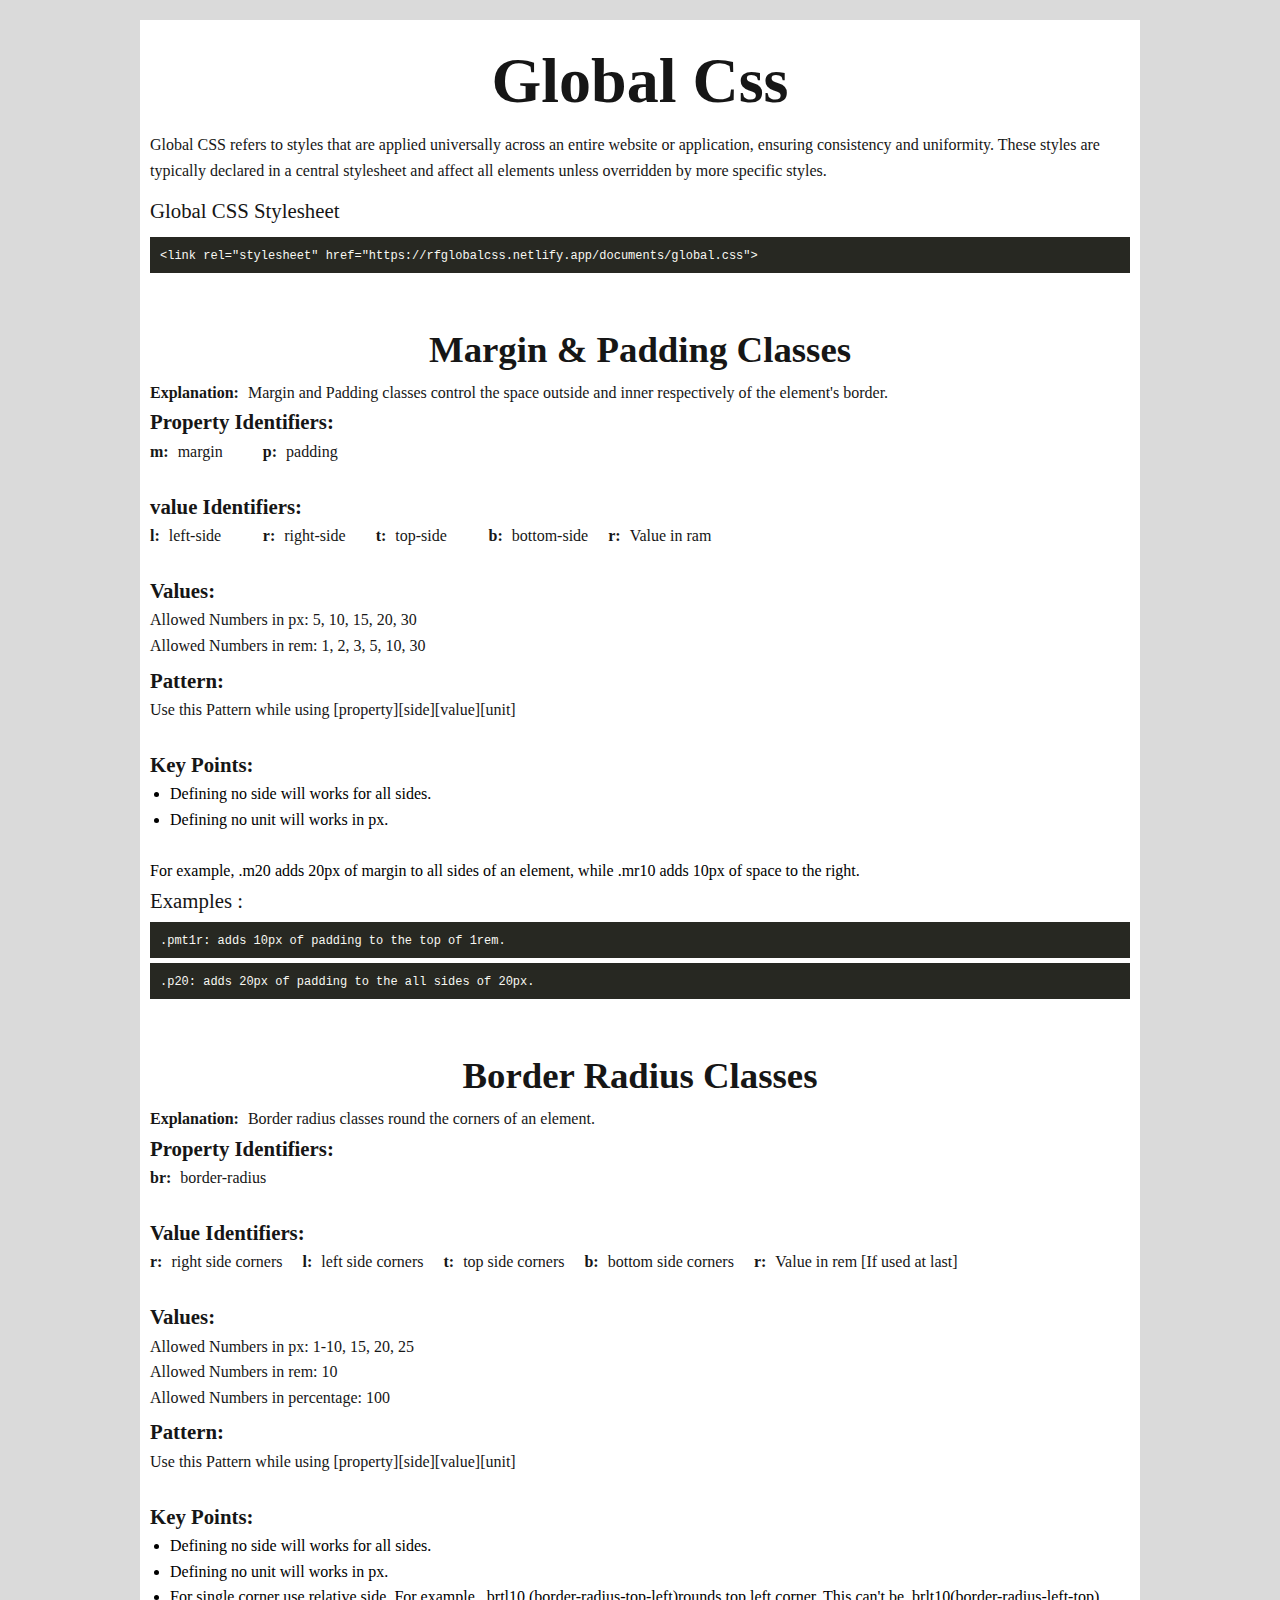
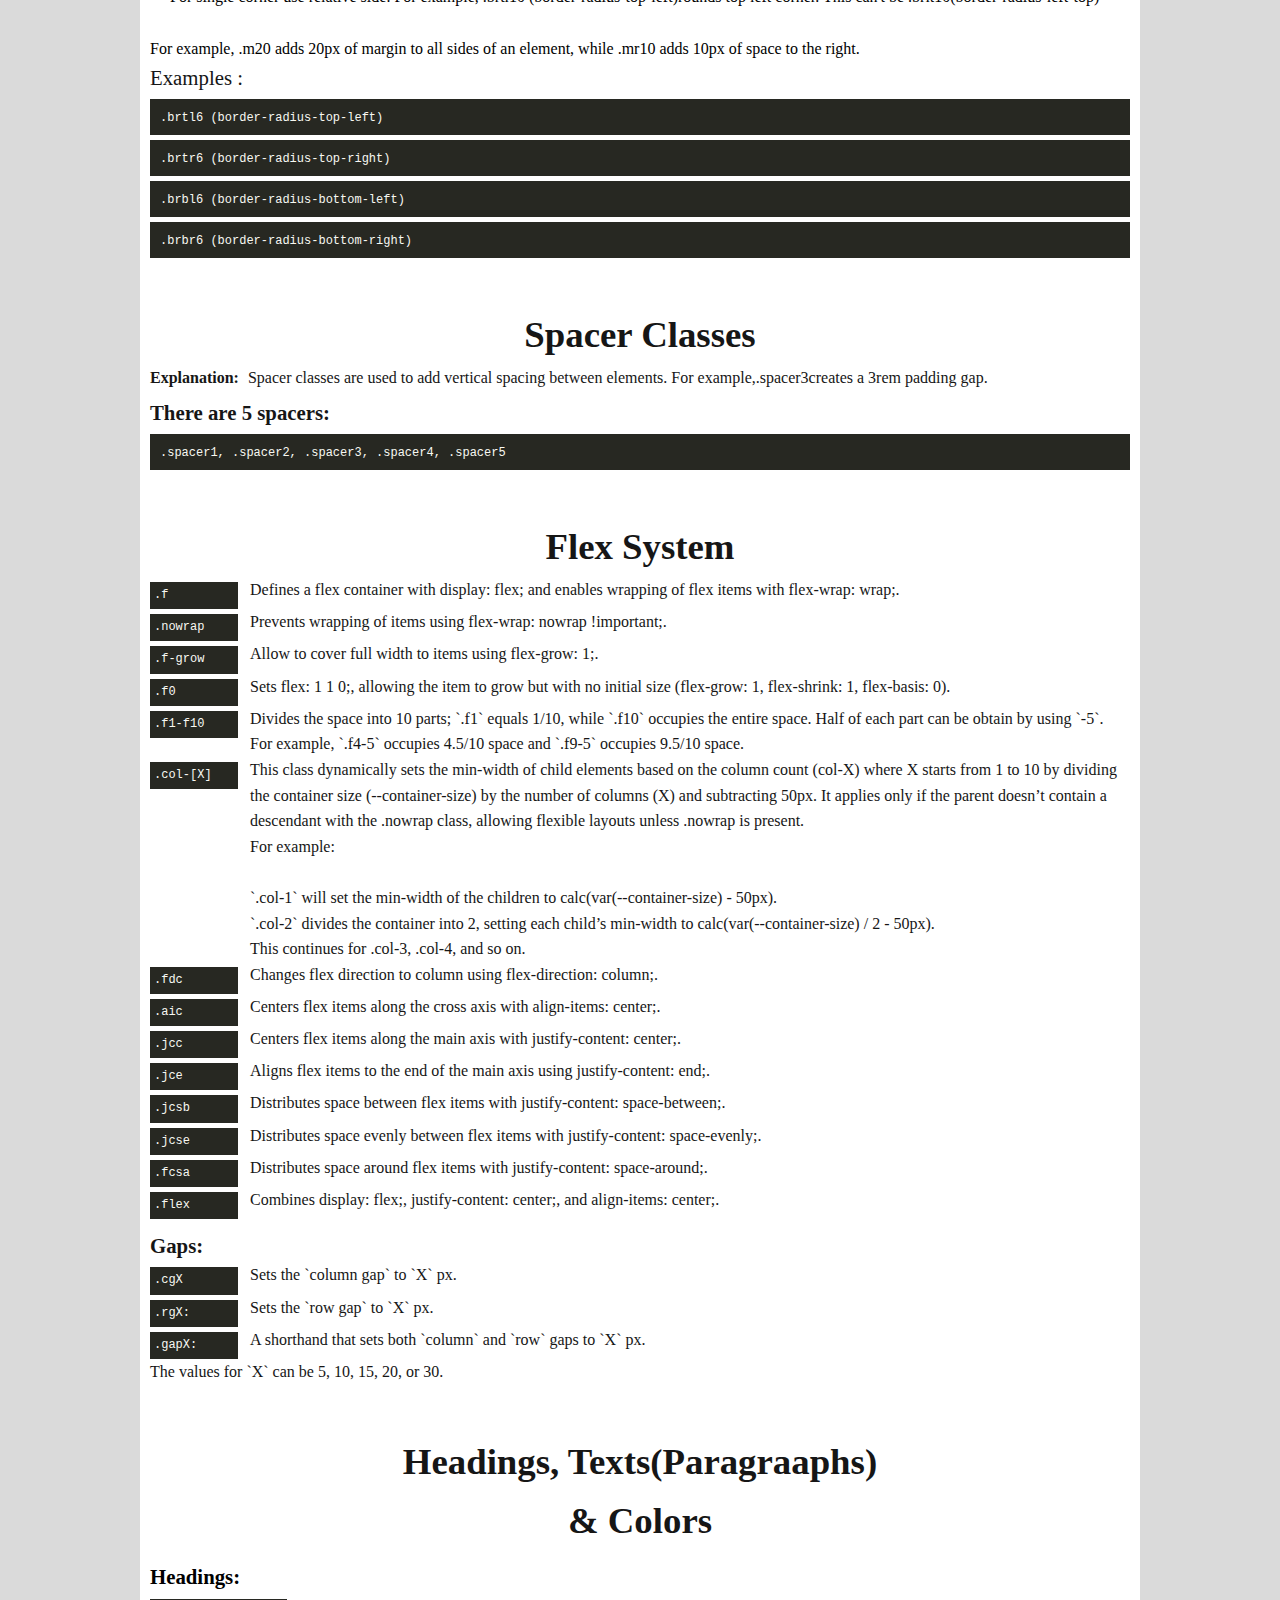
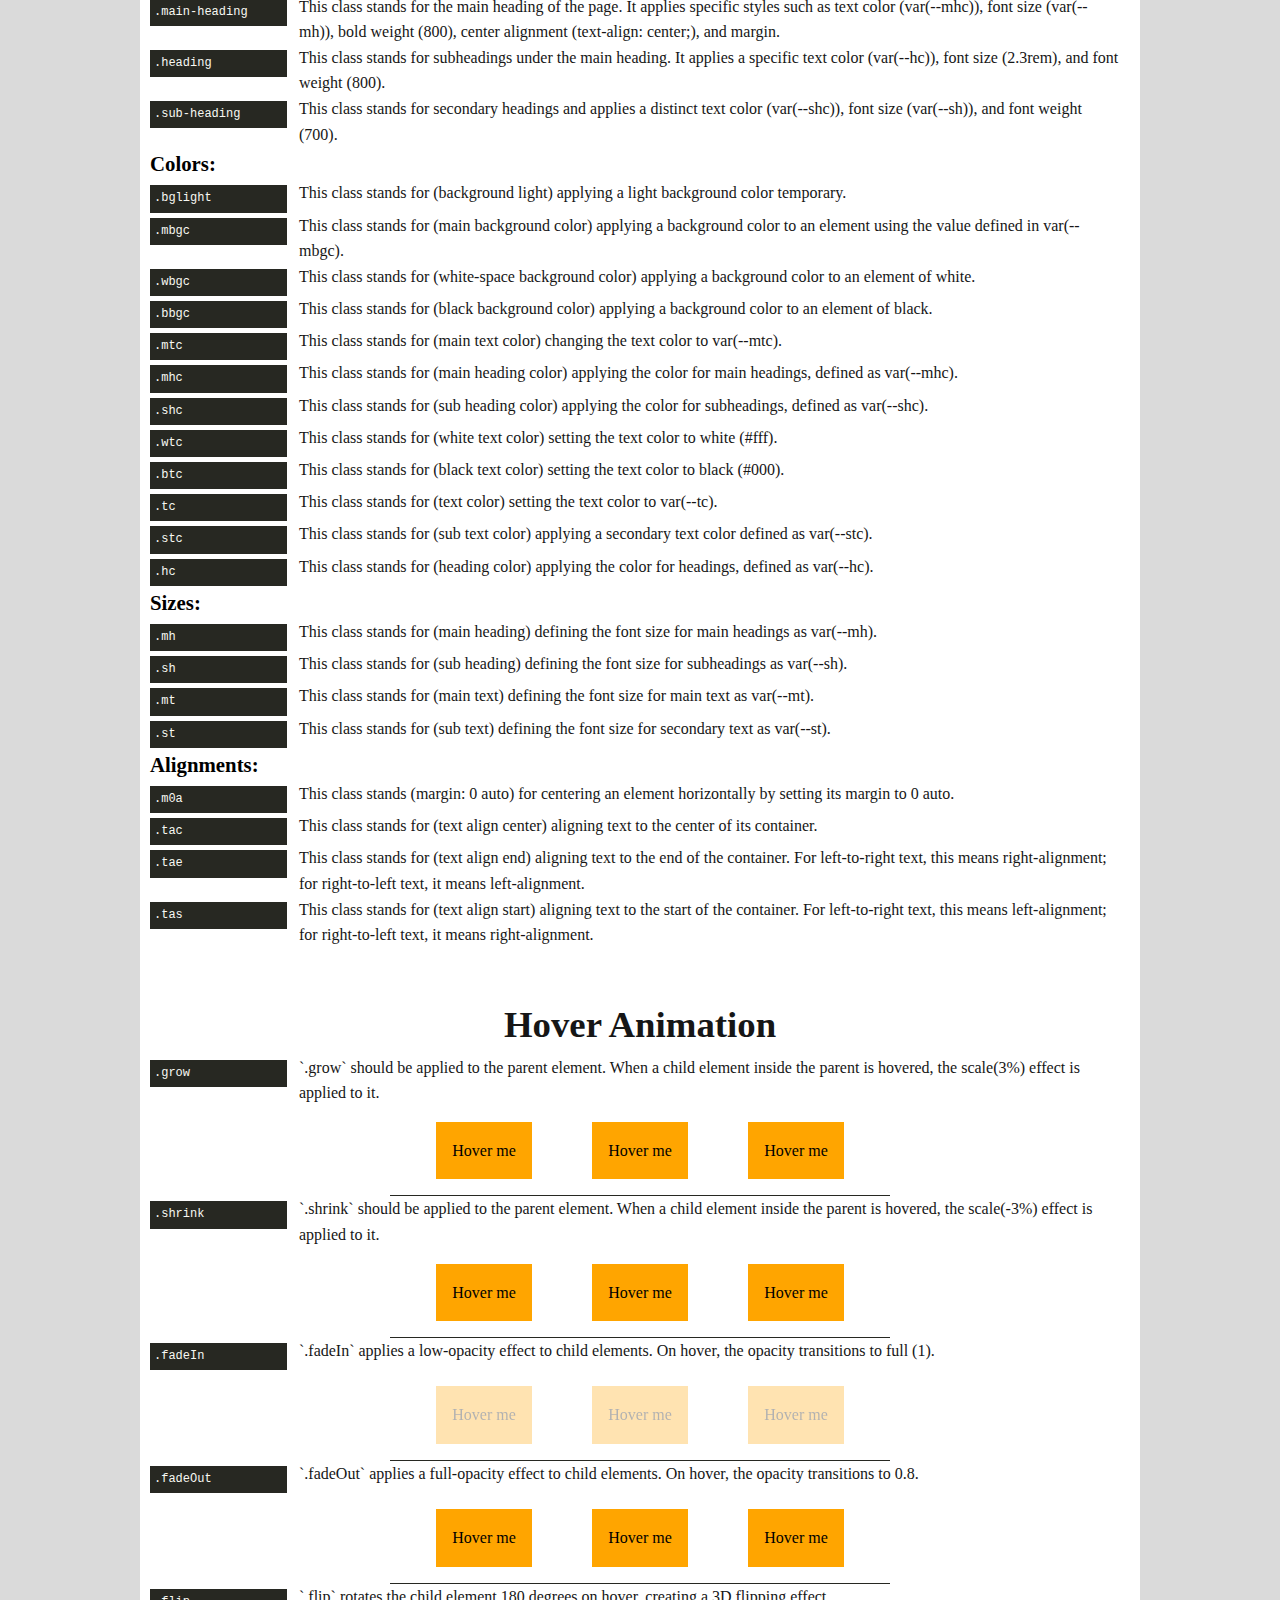
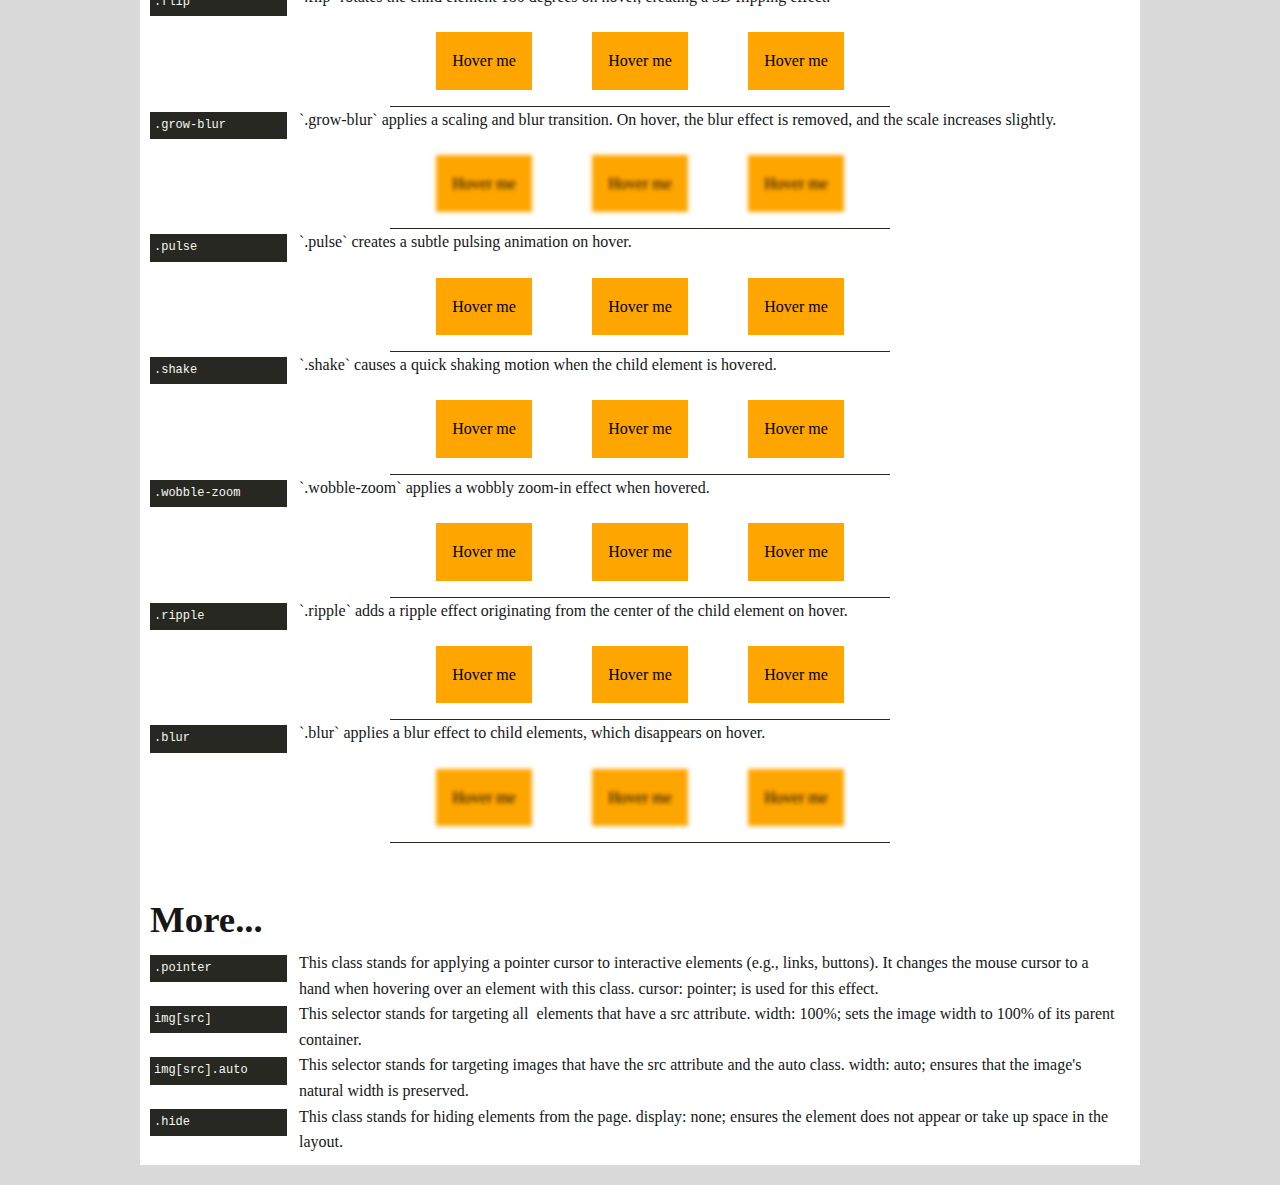
==== commit 37c0a8e5: "_V: 2.1" ====
--- a/index.html
+++ b/index.html
@@ -5,136 +5,7 @@
     <meta name="viewport" content="width=device-width, initial-scale=1.0" />
     <title>Margin and Padding Classes</title>
     <link rel="stylesheet" href="documents/global.css" />
-    <link rel="stylesheet" href="./documents/B-style.css">
-    <style>
-      body {
-        font-family: Arial, sans-serif;
-        line-height: 1.6;
-        padding: 20px;
-        background-color: #f4f4f9;
-      }
-      .example-box{
-        width: 100px;
-        height: 100px;
-        cursor: pointer;
-        display: flex;
-        align-items: center;
-        justify-content: center;
-        margin: 0 auto;
-        background-color: orange;
-      }
-      p {
-        color: var(--stc);
-      }
-
-      table {
-        width: 60%;
-        border-collapse: collapse;
-        text-align: start;
-        margin: 0 auto;
-      }
-
-      th,
-      td {
-        padding: 4px;
-        text-align: left;
-        border: 1px solid #ddd;
-      }
-
-      .color-box {
-        display: inline-block;
-        width: 20px;
-        height: 20px;
-      }
-      .examples{
-        width: 500px;
-        margin: 0 auto;
-        display: flex;
-        padding: 1rem;
-        border-bottom: #272822 1px solid;
-      }
-      h1,
-      h2 {
-        color: var(--mtc);
-        text-align: center;
-      }
-
-      p span.code-block {
-        padding: 4px;
-        height: auto;
-        margin-right: 12px;
-        display: inline-block;
-      }
-
-      /* .container {
-        max-width: 800px;
-        margin: 0 auto;
-        background: #fff;
-        border: 1px solid #ddd;
-        padding: 20px;
-        box-shadow: 0 4px 8px rgba(0, 0, 0, 0.1);
-      } */
-
-      h1 {
-        font-size: 4rem;
-      }
-
-      h2 {
-        font-size: 2rem;
-      }
-
-      .code-block {
-        background: #272822;
-        color: #f8f8f2;
-        padding: 10px;
-        height: 36px;
-        white-space: nowrap;
-
-        margin-top: 5px;
-        font-size: var(--st);
-        font-family: monospace;
-        overflow-y: hidden;
-        position: relative;
-      }
-      .code-block:before {
-        content: "";
-        position: absolute;
-        bottom: 0;
-        left: 0;
-        width: 0%;
-        height: 5px;
-        background-color: red;
-        z-index: 9999;
-      }
-
-      .code-block::-webkit-scrollbar {
-        height: 3px;
-      }
-      .code-block::-webkit-scrollbar-thumb {
-        background: linear-gradient(
-          45deg,
-          rgb(48, 48, 48),
-          rgba(255, 255, 255, 0.452)
-        );
-        border-radius: 10px;
-      }
-      p {
-        display: flex;
-        align-items: start;
-      }
-
-      .code-block span {
-        color: #66d9ef;
-      }
-      b,
-      strong {
-        margin-right: 9px;
-      }
-
-      .example {
-        margin-top: 20px;
-      }
-    </style>
+    <link rel="stylesheet" href="./documents/B-style.css" />
   </head>
   <body class="bglight">
     <div class="container wbgc">
@@ -262,21 +133,6 @@
       <pre class="code-block">
 .spacer1, .spacer2, .spacer3, .spacer4, .spacer5</pre
       >
-
-      <!--  -->
-      <!--  -->
-      <!--  -->
-      <!--  -->
-      <!--  -->
-      <!--  -->
-      <!--  -->
-      <!--  -->
-      <!--  -->
-      <!--  -->
-      <!--  -->
-      <!--  -->
-      <!--  -->
-      <!--  -->
       <h2 class="heading mt3r">Flex System</h2>
       <p>
         <span class="code-block f1">.f</span>
@@ -327,13 +183,12 @@
           </span>
           <br />
           <br />
-            <span>
+          <span>
             `.col-1` will set the min-width of the children to
-            calc(var(--container-size) - 50px). <br>
-            `.col-2` divides the container
-            into 2, setting each child’s min-width to calc(var(--container-size)
-            / 2 - 50px). <br>
-             This continues for .col-3, .col-4, and so on.
+            calc(var(--container-size) - 50px). <br />
+            `.col-2` divides the container into 2, setting each child’s
+            min-width to calc(var(--container-size) / 2 - 50px). <br />
+            This continues for .col-3, .col-4, and so on.
           </span>
         </span>
       </p>
@@ -398,15 +253,11 @@
       </p>
       <p>
         <span class="code-block f1">.cgX</span>
-        <span class="f9"
-          >Sets the `column gap` to `X` px.</span
-        >
+        <span class="f9">Sets the `column gap` to `X` px.</span>
       </p>
       <p>
         <span class="code-block f1">.rgX: </span>
-        <span class="f9"
-          >Sets the `row gap` to `X` px.</span
-        >
+        <span class="f9">Sets the `row gap` to `X` px.</span>
       </p>
       <p>
         <span class="code-block f1">.gapX: </span>
@@ -415,417 +266,365 @@
         >
       </p>
       <p>The values for `X` can be 5, 10, 15, 20, or 30.</p>
-      <!--  -->
-      <!--  -->
-      <!--  -->
-      <!--  -->
-      <!--  -->
-      <!--  -->
-      <!--  -->
-      <!--  -->
-      <!--  -->
-      <!--  -->
-      <!--  -->
-      <!--  -->
-      <!--  -->
-      <!--  -->
 
       <h2 class="heading mt3r">Headings, Texts(Paragraaphs)</h2>
       <h2 class="heading mb10">& Colors</h2>
 
-
       <!--  -->
-     <b class="mt">Headings:</b>
+      <b class="mt">Headings:</b>
       <p>
         <span class="code-block f1-5">.main-heading</span>
-        <span class="f8-5">This class stands for the main heading of the page. It applies specific styles such as text color (var(--mhc)), font size (var(--mh)), bold weight (800), center alignment (text-align: center;), and margin.</span>
+        <span class="f8-5"
+          >This class stands for the main heading of the page. It applies
+          specific styles such as text color (var(--mhc)), font size
+          (var(--mh)), bold weight (800), center alignment (text-align:
+          center;), and margin.</span
+        >
       </p>
       <p>
         <span class="code-block f1-5">.heading</span>
-        <span class="f8-5">This class stands for subheadings under the main heading. It applies a specific text color (var(--hc)), font size (2.3rem), and font weight (800).</span>
+        <span class="f8-5"
+          >This class stands for subheadings under the main heading. It applies
+          a specific text color (var(--hc)), font size (2.3rem), and font weight
+          (800).</span
+        >
       </p>
       <p>
         <span class="code-block f1-5">.sub-heading</span>
-        <span class="f8-5">This class stands for secondary headings and applies a distinct text color (var(--shc)), font size (var(--sh)), and font weight (700).</span>
-      </p>
-
-     <b class="mt">Colors:</b>
+        <span class="f8-5"
+          >This class stands for secondary headings and applies a distinct text
+          color (var(--shc)), font size (var(--sh)), and font weight
+          (700).</span
+        >
+      </p>
+
+      <b class="mt">Colors:</b>
 
       <p>
         <span class="code-block f1-5">.bglight</span>
-        <span class="f8-5">This class stands for (background light) applying a light background color temporary.</span>
-      </p>
-      <p>
+        <span class="f8-5"
+          >This class stands for (background light) applying a light background
+          color temporary.</span
+        >
+      </p>
+      <p></p>
       <p>
         <span class="code-block f1-5">.mbgc</span>
-        <span class="f8-5">This class stands for (main background color) applying a background color to an element using the value defined in var(--mbgc).</span>
+        <span class="f8-5"
+          >This class stands for (main background color) applying a background
+          color to an element using the value defined in var(--mbgc).</span
+        >
       </p>
       <p>
         <span class="code-block f1-5">.wbgc</span>
-        <span class="f8-5">This class stands for (white-space background color) applying a background color to an element of white.</span>
+        <span class="f8-5"
+          >This class stands for (white-space background color) applying a
+          background color to an element of white.</span
+        >
       </p>
       <p>
         <span class="code-block f1-5">.bbgc</span>
-        <span class="f8-5">This class stands for (black background color) applying a background color to an element of black.</span>
+        <span class="f8-5"
+          >This class stands for (black background color) applying a background
+          color to an element of black.</span
+        >
       </p>
       <p>
         <span class="code-block f1-5">.mtc</span>
-        <span class="f8-5">This class stands for (main text color) changing the text color to var(--mtc).</span>
+        <span class="f8-5"
+          >This class stands for (main text color) changing the text color to
+          var(--mtc).</span
+        >
       </p>
       <p>
         <span class="code-block f1-5">.mhc</span>
-        <span class="f8-5">This class stands for (main heading color) applying the color for main headings, defined as var(--mhc).</span>
+        <span class="f8-5"
+          >This class stands for (main heading color) applying the color for
+          main headings, defined as var(--mhc).</span
+        >
       </p>
       <p>
         <span class="code-block f1-5">.shc</span>
-        <span class="f8-5">This class stands for (sub heading color) applying the color for subheadings, defined as var(--shc).</span>
+        <span class="f8-5"
+          >This class stands for (sub heading color) applying the color for
+          subheadings, defined as var(--shc).</span
+        >
       </p>
       <p>
         <span class="code-block f1-5">.wtc</span>
-        <span class="f8-5">This class stands for (white text color) setting the text color to white (#fff).</span>
+        <span class="f8-5"
+          >This class stands for (white text color) setting the text color to
+          white (#fff).</span
+        >
       </p>
       <p>
         <span class="code-block f1-5">.btc</span>
-        <span class="f8-5">This class stands for (black text color) setting the text color to black (#000).</span>
+        <span class="f8-5"
+          >This class stands for (black text color) setting the text color to
+          black (#000).</span
+        >
       </p>
       <p>
         <span class="code-block f1-5">.tc</span>
-        <span class="f8-5">This class stands for (text color) setting the text color to var(--tc).</span>
+        <span class="f8-5"
+          >This class stands for (text color) setting the text color to
+          var(--tc).</span
+        >
       </p>
       <p>
         <span class="code-block f1-5">.stc</span>
-        <span class="f8-5">This class stands for (sub text color) applying a secondary text color defined as var(--stc).</span>
+        <span class="f8-5"
+          >This class stands for (sub text color) applying a secondary text
+          color defined as var(--stc).</span
+        >
       </p>
       <p>
         <span class="code-block f1-5">.hc</span>
-        <span class="f8-5">This class stands for (heading color) applying the color for headings, defined as var(--hc).</span>
-      </p>
-     <b class="mt">Sizes:</b>
+        <span class="f8-5"
+          >This class stands for (heading color) applying the color for
+          headings, defined as var(--hc).</span
+        >
+      </p>
+      <b class="mt">Sizes:</b>
       <p>
         <span class="code-block f1-5">.mh</span>
-        <span class="f8-5">This class stands for (main heading) defining the font size for main headings as var(--mh).</span>
+        <span class="f8-5"
+          >This class stands for (main heading) defining the font size for main
+          headings as var(--mh).</span
+        >
       </p>
       <p>
         <span class="code-block f1-5">.sh</span>
-        <span class="f8-5">This class stands for (sub heading) defining the font size for subheadings as var(--sh).</span>
+        <span class="f8-5"
+          >This class stands for (sub heading) defining the font size for
+          subheadings as var(--sh).</span
+        >
       </p>
       <p>
         <span class="code-block f1-5">.mt</span>
-        <span class="f8-5">This class stands for (main text) defining the font size for main text as var(--mt).</span>
+        <span class="f8-5"
+          >This class stands for (main text) defining the font size for main
+          text as var(--mt).</span
+        >
       </p>
       <p>
         <span class="code-block f1-5">.st</span>
-        <span class="f8-5">This class stands for (sub text) defining the font size for secondary text as var(--st).</span>
-      </p>
-     <b class="mt">Alignments:</b>
-      
+        <span class="f8-5"
+          >This class stands for (sub text) defining the font size for secondary
+          text as var(--st).</span
+        >
+      </p>
+      <b class="mt">Alignments:</b>
+
       <p>
         <span class="code-block f1-5">.m0a</span>
-        <span class="f8-5">This class stands (margin: 0 auto) for centering an element horizontally by setting its margin to 0 auto.</span>
+        <span class="f8-5"
+          >This class stands (margin: 0 auto) for centering an element
+          horizontally by setting its margin to 0 auto.</span
+        >
       </p>
       <p>
         <span class="code-block f1-5">.tac</span>
-        <span class="f8-5">This class stands for (text align center) aligning text to the center of its container.</span>
+        <span class="f8-5"
+          >This class stands for (text align center) aligning text to the center
+          of its container.</span
+        >
       </p>
       <p>
         <span class="code-block f1-5">.tae</span>
-        <span class="f8-5">This class stands for (text align end) aligning text to the end of the container. For left-to-right text, this means right-alignment; for right-to-left text, it means left-alignment.</span>
+        <span class="f8-5"
+          >This class stands for (text align end) aligning text to the end of
+          the container. For left-to-right text, this means right-alignment; for
+          right-to-left text, it means left-alignment.</span
+        >
       </p>
       <p>
         <span class="code-block f1-5">.tas</span>
-        <span class="f8-5">This class stands for (text align start) aligning text to the start of the container. For left-to-right text, this means left-alignment; for right-to-left text, it means right-alignment.</span>
-      </p>
-      
-      <!--  -->
-      <!--  -->
-      <!--  -->
-      <!--  -->
-      <!--  -->
-      <!--  -->
-      <!--  -->
-      <!--  -->
-      <!--  -->
-      <!--  -->
-      <!--  -->
-      <!--  -->
+        <span class="f8-5"
+          >This class stands for (text align start) aligning text to the start
+          of the container. For left-to-right text, this means left-alignment;
+          for right-to-left text, it means right-alignment.</span
+        >
+      </p>
+
       <h2 class="mt3r heading">Hover Animation</h2>
       <p>
         <span class="code-block f1-5">.grow</span>
-        <span class="f8-5">`.grow` should be applied to the parent element. When a child element inside the parent is hovered, the scale(3%) effect is applied to it.</span>
+        <span class="f8-5"
+          >`.grow` should be applied to the parent element. When a child element
+          inside the parent is hovered, the scale(3%) effect is applied to
+          it.</span
+        >
       </p>
       <div class="grow examples">
         <div class="example-box">Hover me</div>
         <div class="example-box">Hover me</div>
         <div class="example-box">Hover me</div>
-        <div class="example-box">Hover me</div>
-      </div>
-      
+      </div>
+
       <p>
         <span class="code-block f1-5">.shrink</span>
-        <span class="f8-5">`.shrink` should be applied to the parent element. When a child element inside the parent is hovered, the scale(-3%) effect is applied to it.</span>
+        <span class="f8-5"
+          >`.shrink` should be applied to the parent element. When a child
+          element inside the parent is hovered, the scale(-3%) effect is applied
+          to it.</span
+        >
       </p>
       <div class="shrink examples">
         <div class="example-box">Hover me</div>
         <div class="example-box">Hover me</div>
         <div class="example-box">Hover me</div>
-        <div class="example-box">Hover me</div>
-      </div>
-      
+      </div>
+
       <p>
         <span class="code-block f1-5">.fadeIn</span>
-        <span class="f8-5">`.fadeIn` applies a low-opacity effect to child elements. On hover, the opacity transitions to full (1).</span>
+        <span class="f8-5"
+          >`.fadeIn` applies a low-opacity effect to child elements. On hover,
+          the opacity transitions to full (1).</span
+        >
       </p>
       <div class="fadeIn examples">
         <div class="example-box">Hover me</div>
         <div class="example-box">Hover me</div>
         <div class="example-box">Hover me</div>
-        <div class="example-box">Hover me</div>
-      </div>
-      
+      </div>
+
       <p>
         <span class="code-block f1-5">.fadeOut</span>
-        <span class="f8-5">`.fadeOut` applies a full-opacity effect to child elements. On hover, the opacity transitions to 0.8.</span>
+        <span class="f8-5"
+          >`.fadeOut` applies a full-opacity effect to child elements. On hover,
+          the opacity transitions to 0.8.</span
+        >
       </p>
       <div class="fadeOut examples">
         <div class="example-box">Hover me</div>
         <div class="example-box">Hover me</div>
         <div class="example-box">Hover me</div>
-        <div class="example-box">Hover me</div>
-      </div>
-      
+      </div>
+
       <p>
         <span class="code-block f1-5">.flip</span>
-        <span class="f8-5">`.flip` rotates the child element 180 degrees on hover, creating a 3D flipping effect.</span>
+        <span class="f8-5"
+          >`.flip` rotates the child element 180 degrees on hover, creating a 3D
+          flipping effect.</span
+        >
       </p>
       <div class="flip examples">
         <div class="example-box">Hover me</div>
         <div class="example-box">Hover me</div>
         <div class="example-box">Hover me</div>
-        <div class="example-box">Hover me</div>
-      </div>
-      
+      </div>
+
       <p>
         <span class="code-block f1-5">.grow-blur</span>
-        <span class="f8-5">`.grow-blur` applies a scaling and blur transition. On hover, the blur effect is removed, and the scale increases slightly.</span>
-      </p>
-      <div class="grow examples blur">
-        <div class="example-box">Hover me</div>
-        <div class="example-box">Hover me</div>
-        <div class="example-box">Hover me</div>
-        <div class="example-box">Hover me</div>
-      </div>
-      
+        <span class="f8-5"
+          >`.grow-blur` applies a scaling and blur transition. On hover, the
+          blur effect is removed, and the scale increases slightly.</span
+        >
+      </p>
+      <div class="grow-blur examples">
+        <div class="example-box">Hover me</div>
+        <div class="example-box">Hover me</div>
+        <div class="example-box">Hover me</div>
+      </div>
+
       <p>
         <span class="code-block f1-5">.pulse</span>
-        <span class="f8-5">`.pulse` creates a subtle pulsing animation on hover.</span>
+        <span class="f8-5"
+          >`.pulse` creates a subtle pulsing animation on hover.</span
+        >
       </p>
       <div class="pulse examples">
         <div class="example-box">Hover me</div>
         <div class="example-box">Hover me</div>
         <div class="example-box">Hover me</div>
-        <div class="example-box">Hover me</div>
-      </div>
-      
+      </div>
+
       <p>
         <span class="code-block f1-5">.shake</span>
-        <span class="f8-5">`.shake` causes a quick shaking motion when the child element is hovered.</span>
+        <span class="f8-5"
+          >`.shake` causes a quick shaking motion when the child element is
+          hovered.</span
+        >
       </p>
       <div class="shake examples">
         <div class="example-box">Hover me</div>
         <div class="example-box">Hover me</div>
         <div class="example-box">Hover me</div>
-        <div class="example-box">Hover me</div>
-      </div>
-      
+      </div>
+
       <p>
         <span class="code-block f1-5">.wobble-zoom</span>
-        <span class="f8-5">`.wobble-zoom` applies a wobbly zoom-in effect when hovered.</span>
-      </p>
-      <div class="wobble examples wobble-zoom">
-        <div class="example-box">Hover me</div>
-        <div class="example-box">Hover me</div>
-        <div class="example-box">Hover me</div>
-        <div class="example-box">Hover me</div>
-      </div>
-      
+        <span class="f8-5"
+          >`.wobble-zoom` applies a wobbly zoom-in effect when hovered.</span
+        >
+      </p>
+      <div class="wobble-zoom examples">
+        <div class="example-box">Hover me</div>
+        <div class="example-box">Hover me</div>
+        <div class="example-box">Hover me</div>
+      </div>
+
       <p>
         <span class="code-block f1-5">.ripple</span>
-        <span class="f8-5">`.ripple` adds a ripple effect originating from the center of the child element on hover.</span>
+        <span class="f8-5"
+          >`.ripple` adds a ripple effect originating from the center of the
+          child element on hover.</span
+        >
       </p>
       <div class="ripple examples">
         <div class="example-box">Hover me</div>
         <div class="example-box">Hover me</div>
         <div class="example-box">Hover me</div>
-        <div class="example-box">Hover me</div>
-      </div>
-      
-      
-      
+      </div>
+
       <p>
         <span class="code-block f1-5">.blur</span>
-        <span class="f8-5">`.blur` applies a blur effect to child elements, which disappears on hover.</span>
+        <span class="f8-5"
+          >`.blur` applies a blur effect to child elements, which disappears on
+          hover.</span
+        >
       </p>
       <div class="blur examples">
         <div class="example-box">Hover me</div>
         <div class="example-box">Hover me</div>
         <div class="example-box">Hover me</div>
-        <div class="example-box">Hover me</div>
-      </div>
-      <!--  -->
-      <!--  -->
-      <!--  -->
-      <!--  -->
-      <!--  -->
-      <!--  -->
-      <!--  -->
-      <!-- <h2 class="mt3r heading">Animation</h2>
-      <p>
-        <span class="code-block f1-5">.wave</span>
-        <span class="f8-5">`.grow` should be applied to the parent element. When a child element inside the parent is hovered, the scale(3%) effect is applied to it.</span>
-      </p> -->
-      
-      <!--  -->
-      <!--  -->
-      <!--  -->
-      <!--  -->
-      <!--  -->
-      <!--  -->
-      <!--  -->
+      </div>
+
       <h2 class="mt3r heading tas">More...</h2>
       <p>
         <span class="code-block f1-5">.pointer</span>
-        <span class="f8-5">This class stands for applying a pointer cursor to interactive elements (e.g., links, buttons). It changes the mouse cursor to a hand when hovering over an element with this class. cursor: pointer; is used for this effect.</span>
+        <span class="f8-5"
+          >This class stands for applying a pointer cursor to interactive
+          elements (e.g., links, buttons). It changes the mouse cursor to a hand
+          when hovering over an element with this class. cursor: pointer; is
+          used for this effect.</span
+        >
       </p>
       <p>
         <span class="code-block f1-5">img[src]</span>
-        <span class="f8-5">This selector stands for targeting all <img> elements that have a src attribute. width: 100%; sets the image width to 100% of its parent container.</span>
+        <span class="f8-5"
+          >This selector stands for targeting all <img /> elements that have a
+          src attribute. width: 100%; sets the image width to 100% of its parent
+          container.</span
+        >
       </p>
       <p>
         <span class="code-block f1-5">img[src].auto</span>
-        <span class="f8-5">This selector stands for targeting images that have the src attribute and the auto class. width: auto; ensures that the image's natural width is preserved.</span>
+        <span class="f8-5"
+          >This selector stands for targeting images that have the src attribute
+          and the auto class. width: auto; ensures that the image's natural
+          width is preserved.</span
+        >
       </p>
       <p>
         <span class="code-block f1-5">.hide</span>
-        <span class="f8-5">This class stands for hiding elements from the page. display: none; ensures the element does not appear or take up space in the layout.</span>
-      </p>
-      <!--  -->
-      <!--  -->
-      <!--  -->
-      <!--  -->
-      <!--  -->
-      <!--  -->
-      <!--  -->
-      <!--  -->
-      <!--  -->
-      <!--  -->
-      <!--  -->
-      <!--  -->
-      <!--  -->
-      <!--  -->
-      <!--  -->
-      <!--  -->
-      <!--  -->
-      <!--  -->
-      <!--  -->
-      <!--  -->
-      <!--  -->
-      <!--  -->
-      
-      <h2>Default values</h2>
-      <table>
-        <tr>
-          <th>Variables</th>
-          <th>Values (default)</th>
-        </tr>
-        <tr>
-          <td>--mbgc (main background color)</td>
-          <td>#00000b</td>
-        </tr>
-        <tr>
-          <td>--mtc (main text color)</td>
-          <td>#a307e6</td>
-        </tr>
-        <tr>
-          <td>--tc (text color)</td>
-          <td>#08b917</td>
-        </tr>
-        <tr>
-          <td>--stc (sub text color)</td>
-          <td>#414303</td>
-        </tr>
-        <tr>
-          <td>--mhc (main heading color)</td>
-          <td>#000211</td>
-        </tr>
-        <tr>
-          <td>--hc (heading color)</td>
-          <td>#000211</td>
-        </tr>
-        <tr>
-          <td>--shc (sub heading color)</td>
-          <td>#000211</td>
-        </tr>
-        <tr>
-          <td>--mh (main heading)</td>
-          <td>3.4rem</td>
-        </tr>
-        <tr>
-          <td>--sh (sub heading)</td>
-          <td>1.5rem</td>
-        </tr>
-        <tr>
-          <td>--mt (main text)</td>
-          <td>1.3rem</td>
-        </tr>
-        <tr>
-          <td>--st (sub text)</td>
-          <td>0.75rem</td>
-        </tr>
-        <tr>
-          <td>--font-family</td>
-          <td>"Segoe UI"</td>
-        </tr>
-        <tr>
-          <td>--f1</td>
-          <td>0 0 10%</td>
-        </tr>
-        <tr>
-          <td>--f2</td>
-          <td>0 0 20%</td>
-        </tr>
-        <tr>
-          <td>--f3</td>
-          <td>0 0 30%</td>
-        </tr>
-        <tr>
-          <td>--f4</td>
-          <td>0 0 40%</td>
-        </tr>
-        <tr>
-          <td>--f5</td>
-          <td>0 0 50%</td>
-        </tr>
-        <tr>
-          <td>--f6</td>
-          <td>0 0 60%</td>
-        </tr>
-        <tr>
-          <td>--f7</td>
-          <td>0 0 70%</td>
-        </tr>
-        <tr>
-          <td>--f8</td>
-          <td>0 0 80%</td>
-        </tr>
-        <tr>
-          <td>--f9</td>
-          <td>0 0 90%</td>
-        </tr>
-        <tr>
-          <td>--f10</td>
-          <td>0 0 100%</td>
-        </tr>
-      </table>
+        <span class="f8-5"
+          >This class stands for hiding elements from the page. display: none;
+          ensures the element does not appear or take up space in the
+          layout.</span
+        >
+      </p>
     </div>
   </body>
 </html>
--- a/documents/global.css
+++ b/documents/global.css
@@ -8,7 +8,7 @@
   font-size: 1rem;
   --font-family: "Segoe UI";
   --my-container: min(var(--container-size) ,100%);
-  --container-size: 1000px;
+  --container-size: 1200px;
   --mbgc: #00000b;
 
   --mtc: #161616;
--- a/documents/B-style.css
+++ b/documents/B-style.css
@@ -1,46 +1,127 @@
 @import url(global.css);
 
 :root {
-    font-size: 1rem;
-    --font-family: "Segoe UI";
-    --my-container: min(var(--container-size) ,100%);
-    --container-size: 1000px;
-    --mbgc: #00000b;
-  
-    --mtc: #161616;
-    --tc: #161616;
-    --stc: #161616;
-    --mhc: #161616;
-    --hc: #161616;
-    --shc: #161616;
-  
-    --mh: 3.4rem;
-    --sh: 1rem;
-  
-    --differ: 10px;
-  
-    --mt: 1.3rem;
-    --st: 0.75rem;
-  
-    --f1: 0 0 calc(10% - var(--differ));
-    --f2: 0 0 calc(20% - var(--differ));
-    --f3: 0 0 calc(30% - var(--differ));
-    --f33: 0 0 calc(33.33% - var(--differ));
-    --f4: 0 0 calc(40% - var(--differ));
-    --f5: 0 0 calc(50% - var(--differ));
-    --f6: 0 0 calc(60% - var(--differ));
-    --f7: 0 0 calc(70% - var(--differ));
-    --f8: 0 0 calc(80% - var(--differ));
-    --f9: 0 0 calc(90% - var(--differ));
-    --f0-5: 0 0 calc(05% - var(--differ));
-    --f1-5: 0 0 calc(15% - var(--differ));
-    --f2-5: 0 0 calc(25% - var(--differ));
-    --f3-5: 0 0 calc(35% - var(--differ));
-    --f4-5: 0 0 calc(45% - var(--differ));
-    --f5-5: 0 0 calc(55% - var(--differ));
-    --f6-5: 0 0 calc(65% - var(--differ));
-    --f7-5: 0 0 calc(75% - var(--differ));
-    --f8-5: 0 0 calc(85% - var(--differ));
-    --f9-5: 0 0 calc(95% - var(--differ));
-    --f10: 0 0 calc(100% - var(--differ));
-  }+  font-size: 1rem;
+  --font-family: "Segoe UI";
+  --container-size: 1000px;
+}
+
+body {
+  font-family: Arial, sans-serif;
+  line-height: 1.6;
+  padding: 20px;
+  background-color: #f4f4f9;
+}
+.example-box {
+  padding: 1rem;
+  cursor: pointer;
+  display: flex;
+  align-items: center;
+  justify-content: center;
+  margin: 0 auto;
+  background-color: orange;
+}
+p {
+  color: var(--stc);
+}
+
+table {
+  width: 60%;
+  border-collapse: collapse;
+  text-align: start;
+  margin: 0 auto;
+}
+
+th,
+td {
+  padding: 4px;
+  text-align: left;
+  border: 1px solid #ddd;
+}
+
+.color-box {
+  display: inline-block;
+  width: 20px;
+  height: 20px;
+}
+.examples {
+  width: 500px;
+  margin: 0 auto;
+  display: flex;
+  flex-wrap: wrap;
+  padding: 1rem;
+  border-bottom: #272822 1px solid;
+}
+h1,
+h2 {
+  color: var(--mtc);
+  text-align: center;
+}
+
+p span.code-block {
+  padding: 4px;
+  height: auto;
+  margin-right: 12px;
+  display: inline-block;
+}
+
+
+h1 {
+  font-size: 4rem;
+}
+
+h2 {
+  font-size: 2rem;
+}
+
+.code-block {
+  background: #272822;
+  color: #f8f8f2;
+  padding: 10px;
+  height: 36px;
+  white-space: nowrap;
+
+  margin-top: 5px;
+  font-size: var(--st);
+  font-family: monospace;
+  overflow-y: hidden;
+  position: relative;
+}
+.code-block:before {
+  content: "";
+  position: absolute;
+  bottom: 0;
+  left: 0;
+  width: 0%;
+  height: 5px;
+  background-color: red;
+  z-index: 9999;
+}
+
+.code-block::-webkit-scrollbar {
+  height: 3px;
+}
+.code-block::-webkit-scrollbar-thumb {
+  background: linear-gradient(
+    45deg,
+    rgb(48, 48, 48),
+    rgba(255, 255, 255, 0.452)
+  );
+  border-radius: 10px;
+}
+p {
+  display: flex;
+  align-items: start;
+}
+
+.code-block span {
+  color: #66d9ef;
+}
+b,
+strong {
+  margin-right: 9px;
+}
+
+.example {
+  margin-top: 20px;
+}
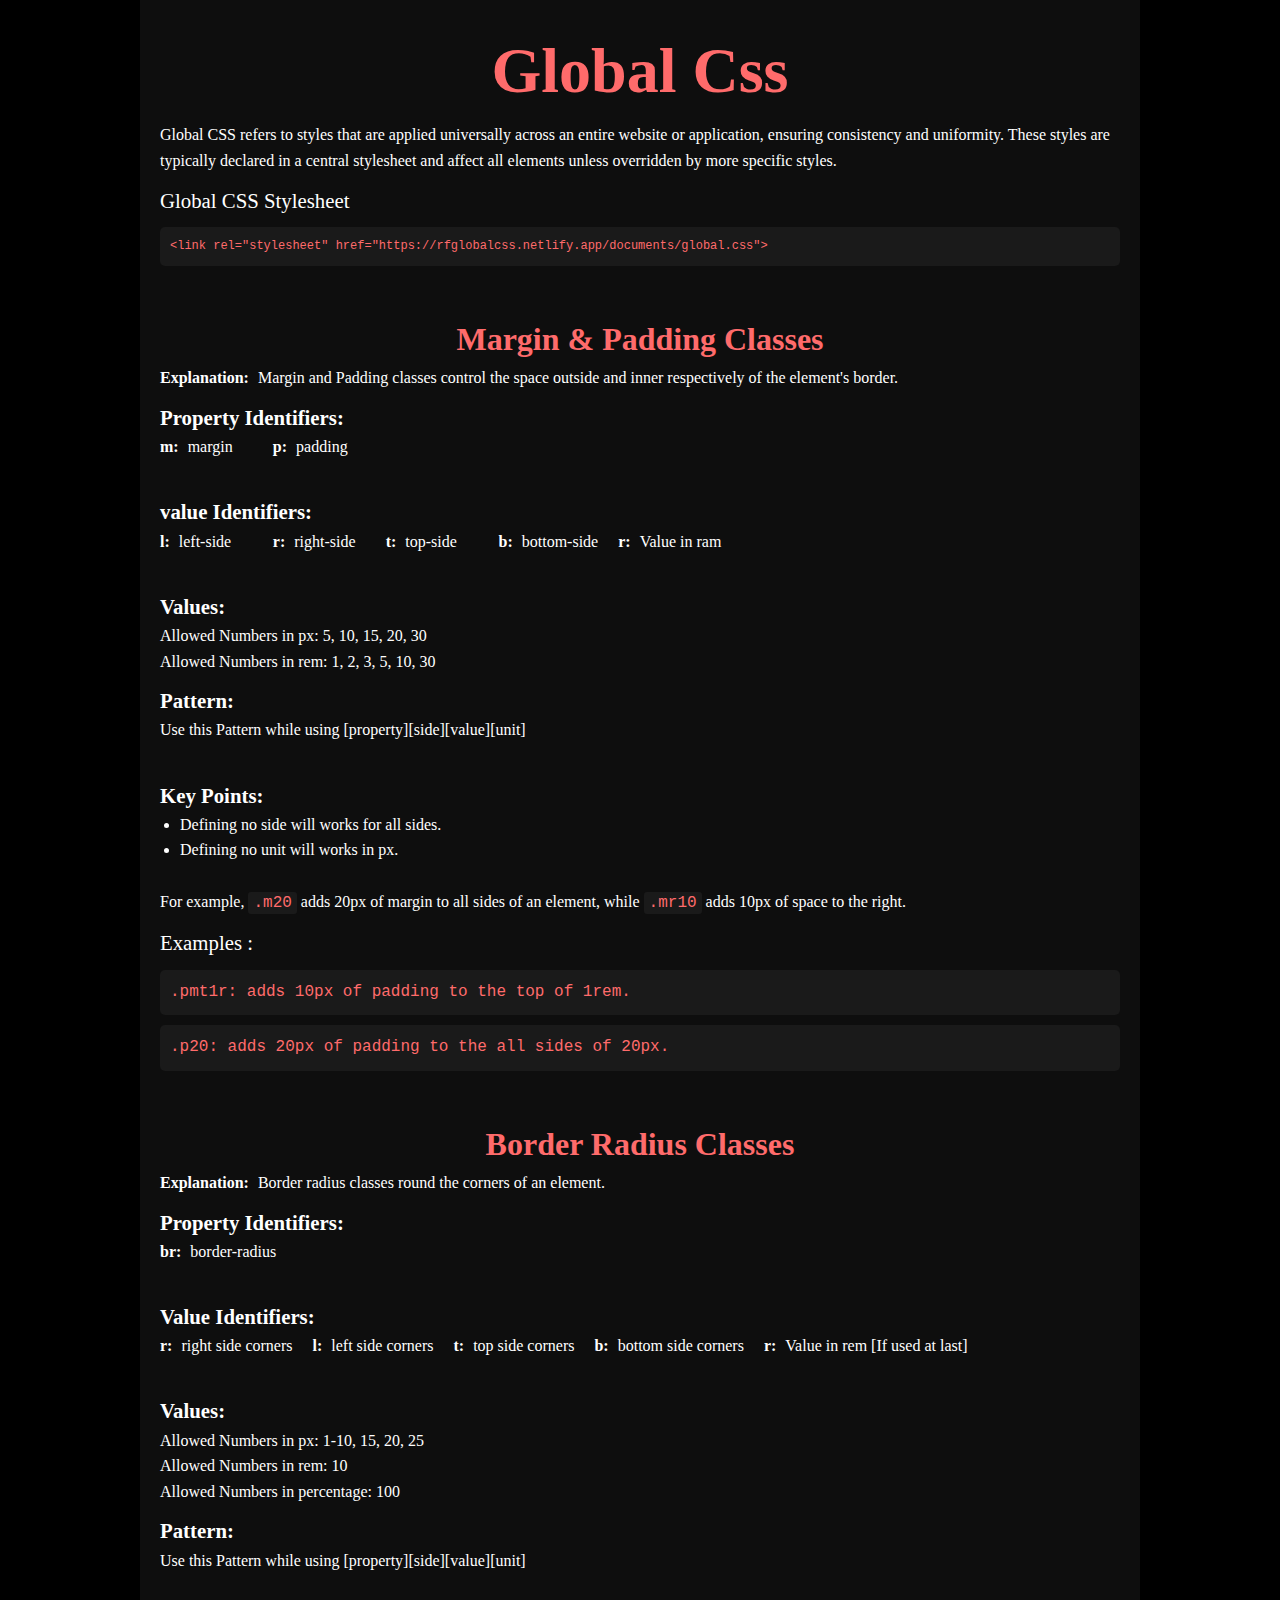
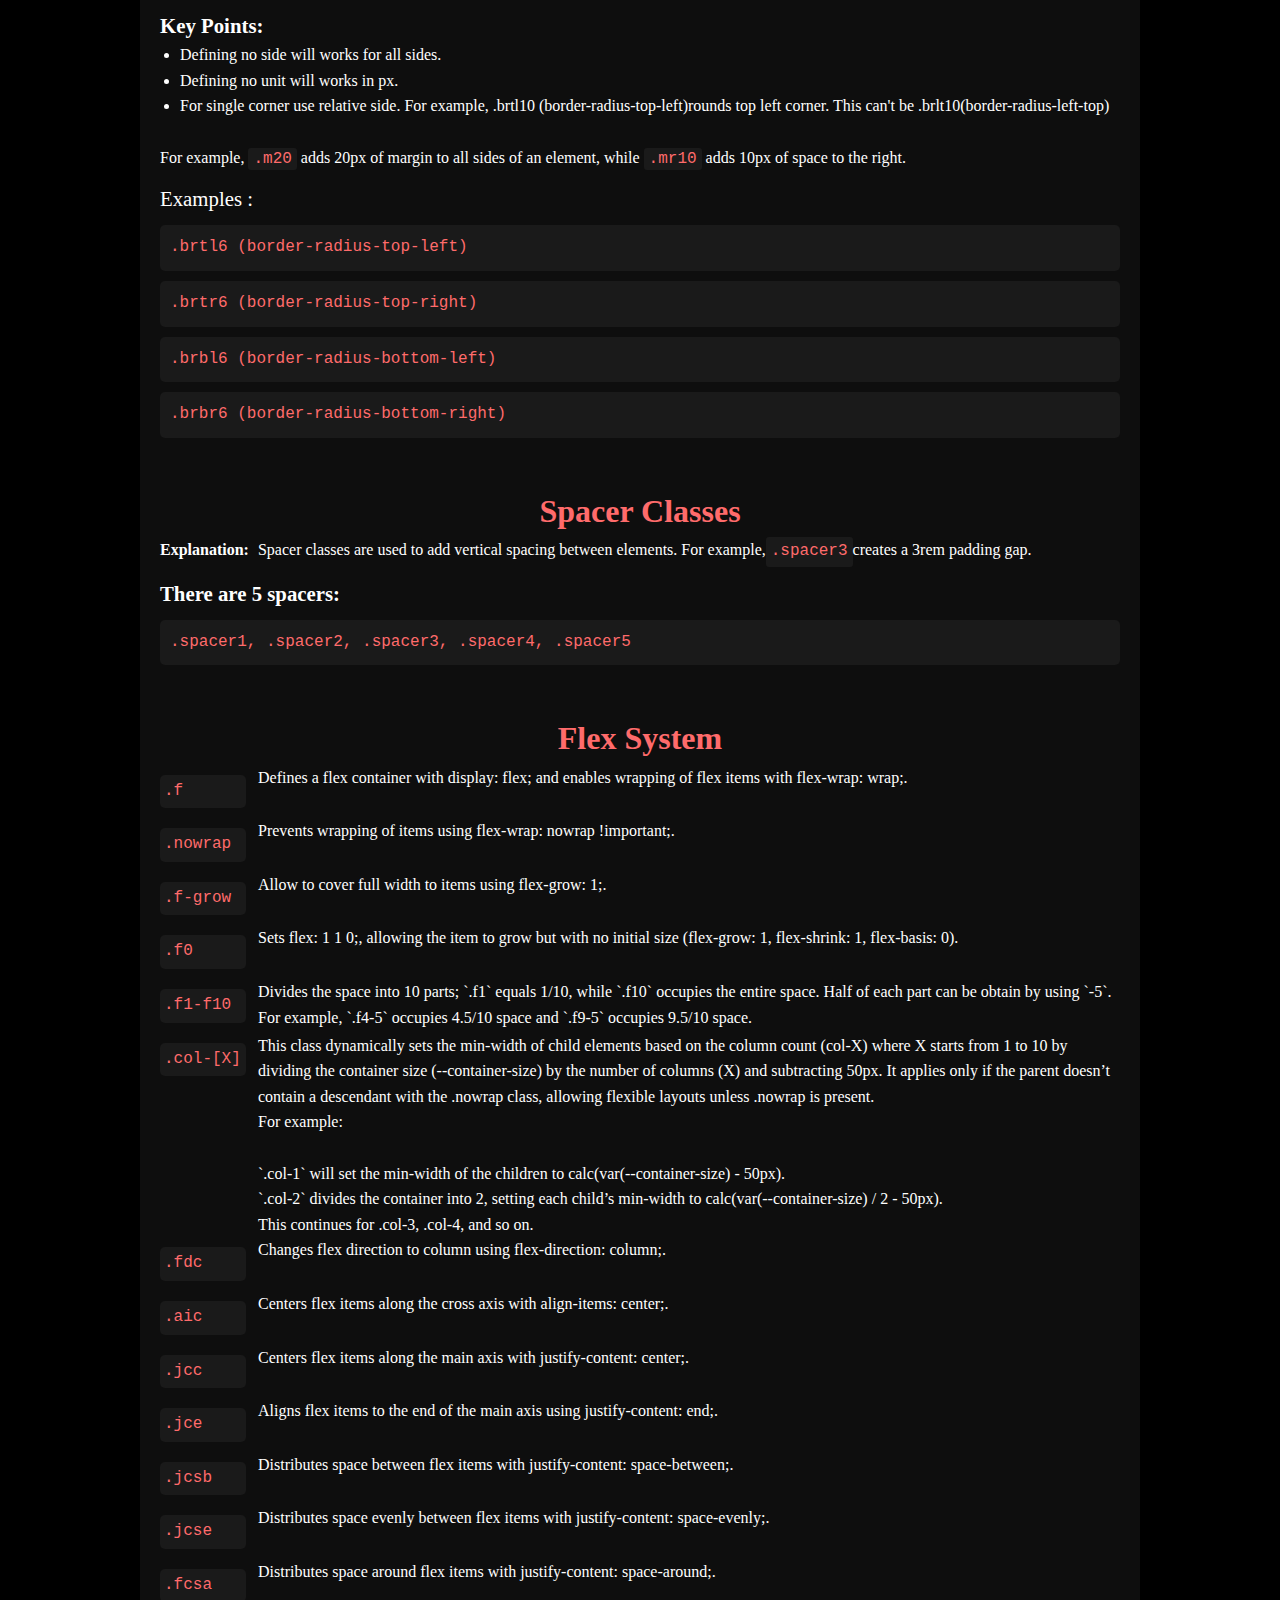
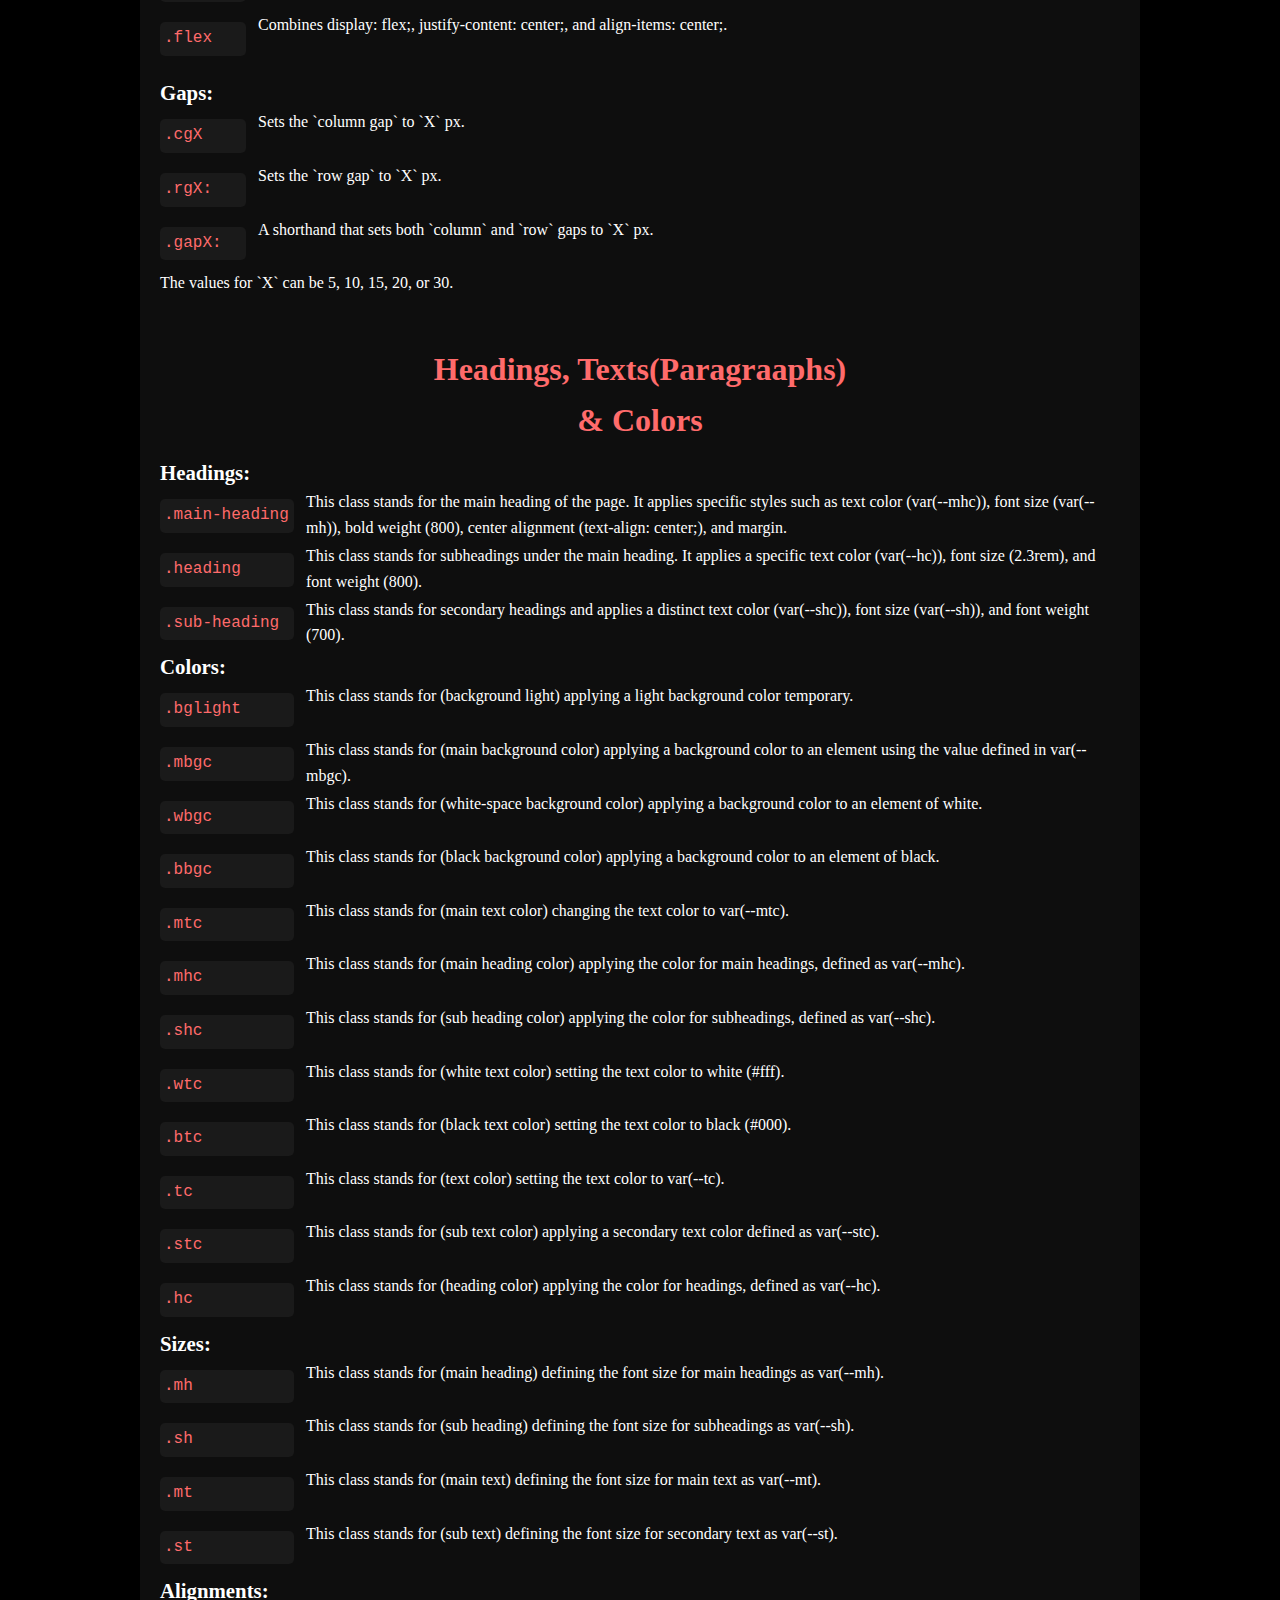
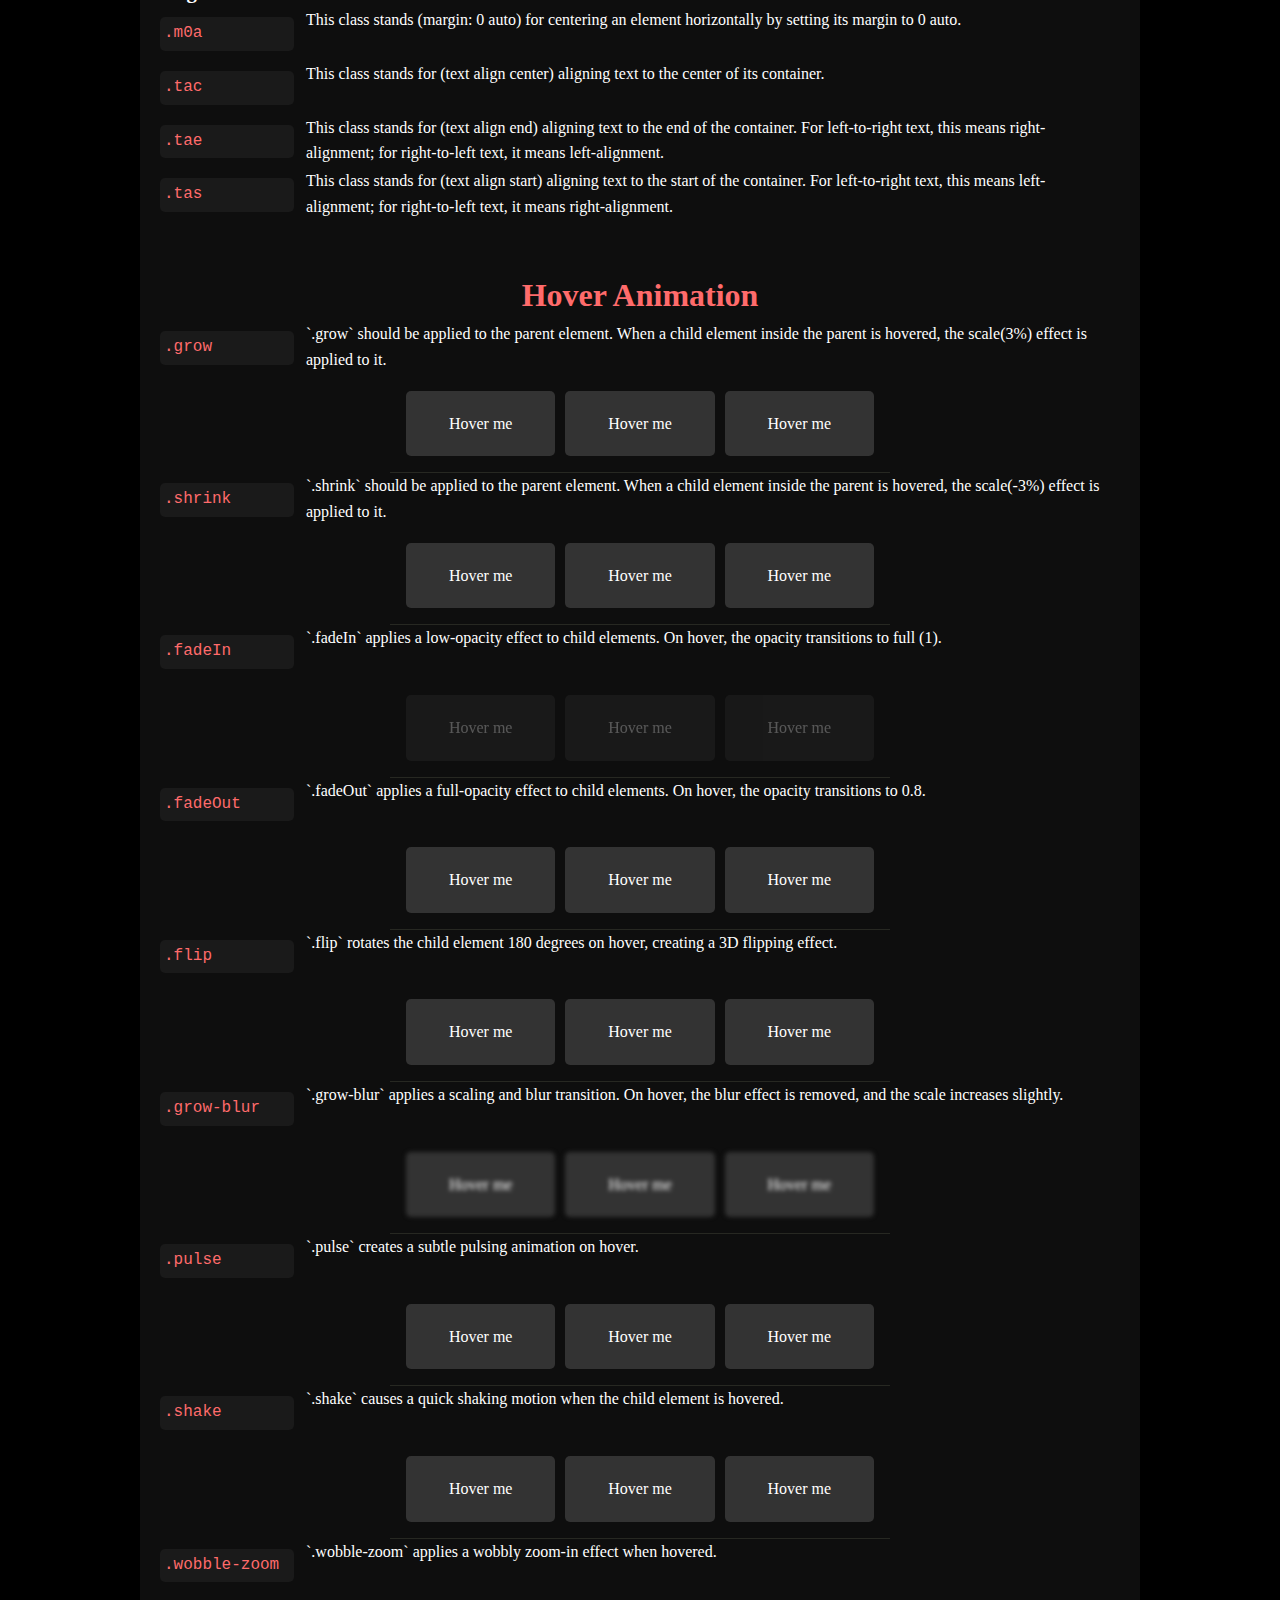
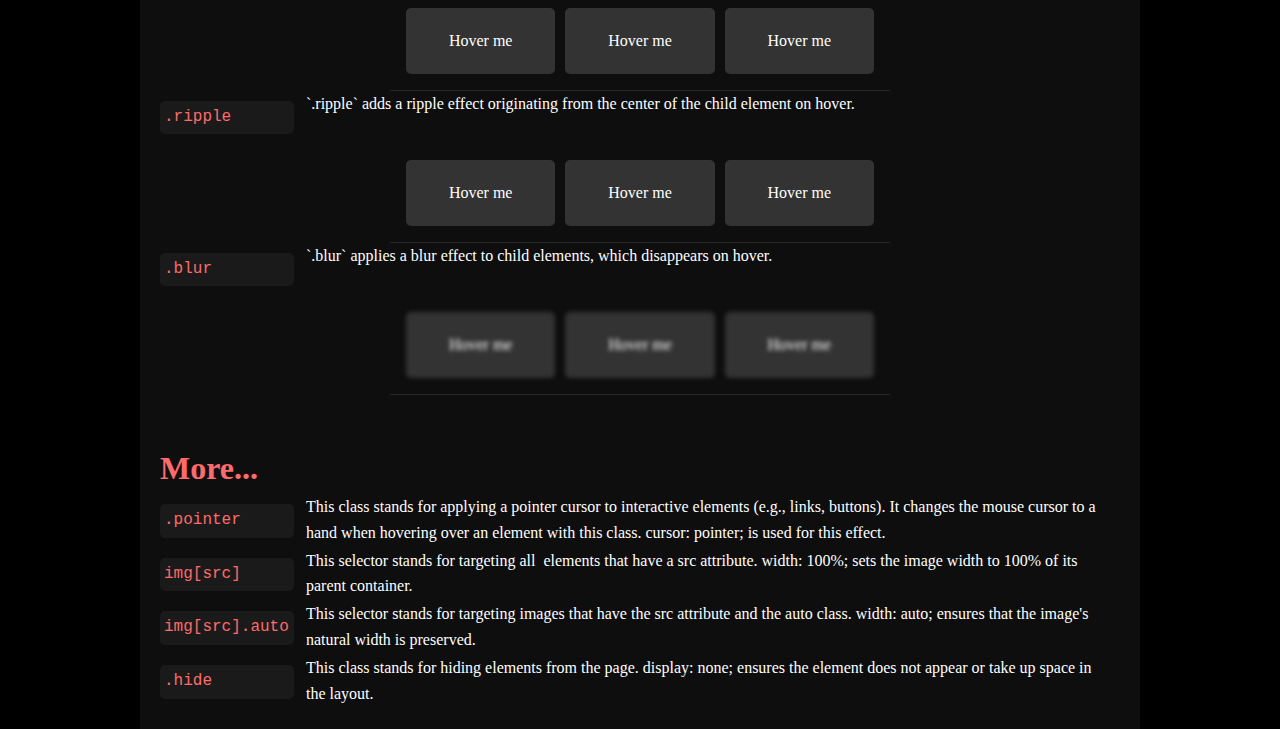
==== commit dab27be4: "Blacken red theme" ====
--- a/index.html
+++ b/index.html
@@ -4,10 +4,11 @@
     <meta charset="UTF-8" />
     <meta name="viewport" content="width=device-width, initial-scale=1.0" />
     <title>Margin and Padding Classes</title>
-    <link rel="stylesheet" href="documents/global.css" />
-    <link rel="stylesheet" href="./documents/B-style.css" />
+    <link rel="stylesheet" href="./documents/global.css">
+    <link rel="stylesheet" href="./documents/B-style.css">
+    
   </head>
-  <body class="bglight">
+  <body>
     <div class="container wbgc">
       <h1>Global Css</h1>
       <p>
@@ -627,4 +628,4 @@
       </p>
     </div>
   </body>
-</html>
+</html>--- a/documents/B-style.css
+++ b/documents/B-style.css
@@ -1,4 +1,143 @@
 @import url(global.css);
+:root {
+  --black: #000;
+  --dark-gray: #1a1a1a;
+  --gray: #333;
+  --light-gray: #4d4d4d;
+  --white: #fff;
+  --accent: #ff6b6b;
+  --font: "Arial", sans-serif;
+  --transition: all 0.3s ease;
+}
+
+body {
+  font-family: var(--font);
+  color: var(--white);
+  background-color: var(--black);
+  line-height: 1.6;
+  margin: 0;
+  padding: 0;
+}
+
+.container {
+  max-width: 1200px;
+  margin: 0 auto;
+  background-color: #0e0e0e;
+  padding: 20px;
+}
+
+h1,
+h2,
+h3 {
+  color: var(--accent);
+}
+
+code {
+  background-color: var(--dark-gray);
+  color: var(--accent);
+  padding: 2px 5px;
+  border-radius: 3px;
+  font-family: "Courier New", monospace;
+}
+
+.example {
+  background-color: var(--dark-gray);
+  border: 1px solid var(--gray);
+  padding: 15px;
+  margin: 15px 0;
+  border-radius: 5px;
+}
+
+.example .preview {
+  display: flex;
+  gap: 10px;
+  margin-top: 10px;
+}
+
+.example .preview > div {
+  background-color: var(--gray);
+  color: var(--white);
+  padding: 10px;
+  text-align: center;
+  border-radius: 3px;
+  flex: 1;
+  transition: var(--transition);
+}
+
+.example .preview > div:hover {
+  background-color: var(--light-gray);
+  transform: scale(1.05);
+}
+
+.code-block {
+  background-color: var(--dark-gray);
+  color: var(--accent);
+  padding: 10px;
+  border-radius: 5px;
+  font-family: "Courier New", monospace;
+  margin: 10px 0;
+  display: block;
+}
+
+.f {
+  display: flex;
+  flex-wrap: wrap;
+}
+
+.col-7 {
+  flex: 0 0 calc(100% / 7);
+}
+
+.gap20 {
+  gap: 20px;
+}
+
+.mt {
+  margin-top: 10px;
+}
+
+.mb10 {
+  margin-bottom: 10px;
+}
+
+.ml20 {
+  margin-left: 20px;
+}
+
+.heading {
+  font-size: 2rem;
+  color: var(--accent);
+}
+
+.examples {
+  display: flex;
+  gap: 10px;
+  margin: 20px 0;
+}
+
+.example-box {
+  background-color: var(--gray);
+  color: var(--white);
+  padding: 20px;
+  text-align: center;
+  border-radius: 5px;
+  flex: 1;
+}
+
+/* .example-box:hover {
+  background-color: var(--light-gray);
+  transform: scale(1.05);
+} */
+
+/*  */
+/*  */
+/*  */
+/*  */
+/*  */
+/*  */
+/*  */
+/*  */
+
 
 :root {
   font-size: 1rem;
@@ -6,44 +145,10 @@
   --container-size: 1000px;
 }
 
-body {
-  font-family: Arial, sans-serif;
-  line-height: 1.6;
-  padding: 20px;
-  background-color: #f4f4f9;
-}
 .example-box {
-  padding: 1rem;
   cursor: pointer;
-  display: flex;
-  align-items: center;
-  justify-content: center;
-  margin: 0 auto;
-  background-color: orange;
-}
-p {
-  color: var(--stc);
-}
-
-table {
-  width: 60%;
-  border-collapse: collapse;
-  text-align: start;
-  margin: 0 auto;
-}
-
-th,
-td {
-  padding: 4px;
-  text-align: left;
-  border: 1px solid #ddd;
-}
-
-.color-box {
-  display: inline-block;
-  width: 20px;
-  height: 20px;
-}
+}
+
 .examples {
   width: 500px;
   margin: 0 auto;
@@ -54,7 +159,6 @@
 }
 h1,
 h2 {
-  color: var(--mtc);
   text-align: center;
 }
 
@@ -65,7 +169,6 @@
   display: inline-block;
 }
 
-
 h1 {
   font-size: 4rem;
 }
@@ -74,19 +177,6 @@
   font-size: 2rem;
 }
 
-.code-block {
-  background: #272822;
-  color: #f8f8f2;
-  padding: 10px;
-  height: 36px;
-  white-space: nowrap;
-
-  margin-top: 5px;
-  font-size: var(--st);
-  font-family: monospace;
-  overflow-y: hidden;
-  position: relative;
-}
 .code-block:before {
   content: "";
   position: absolute;
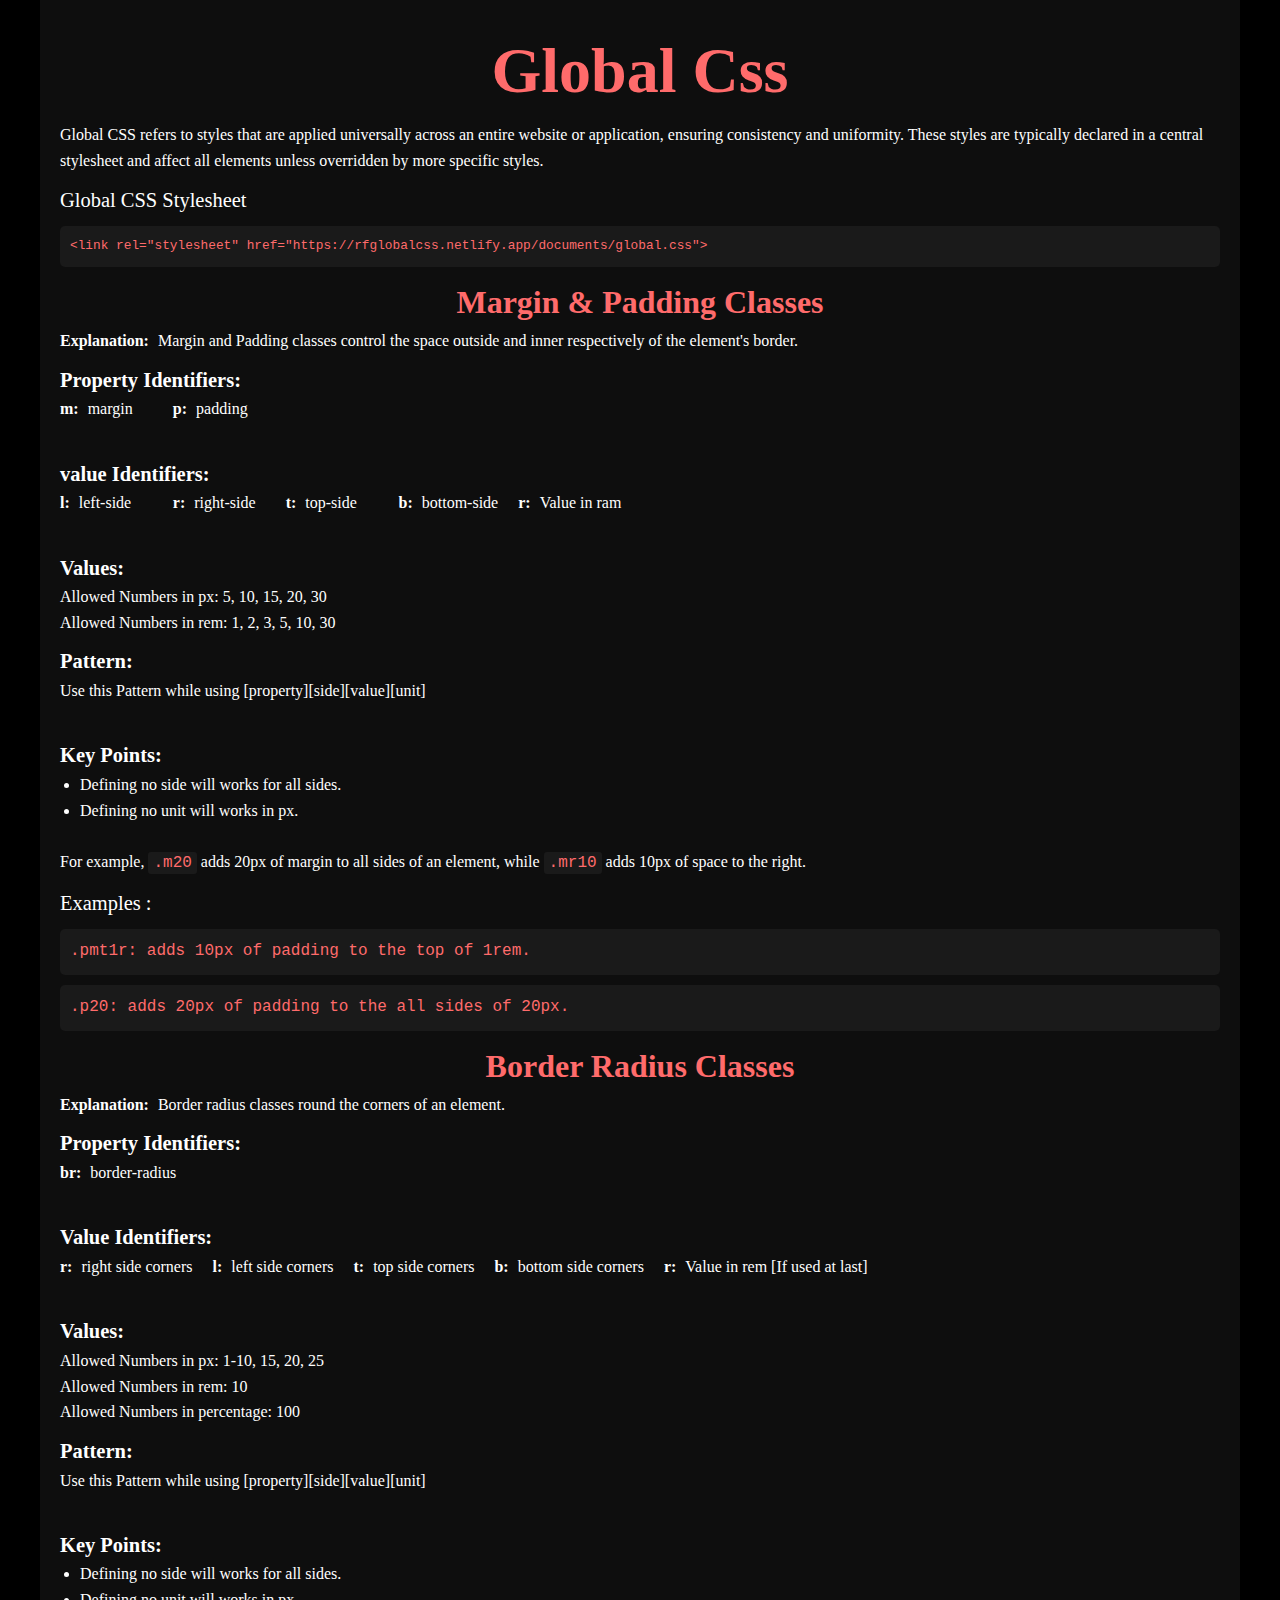
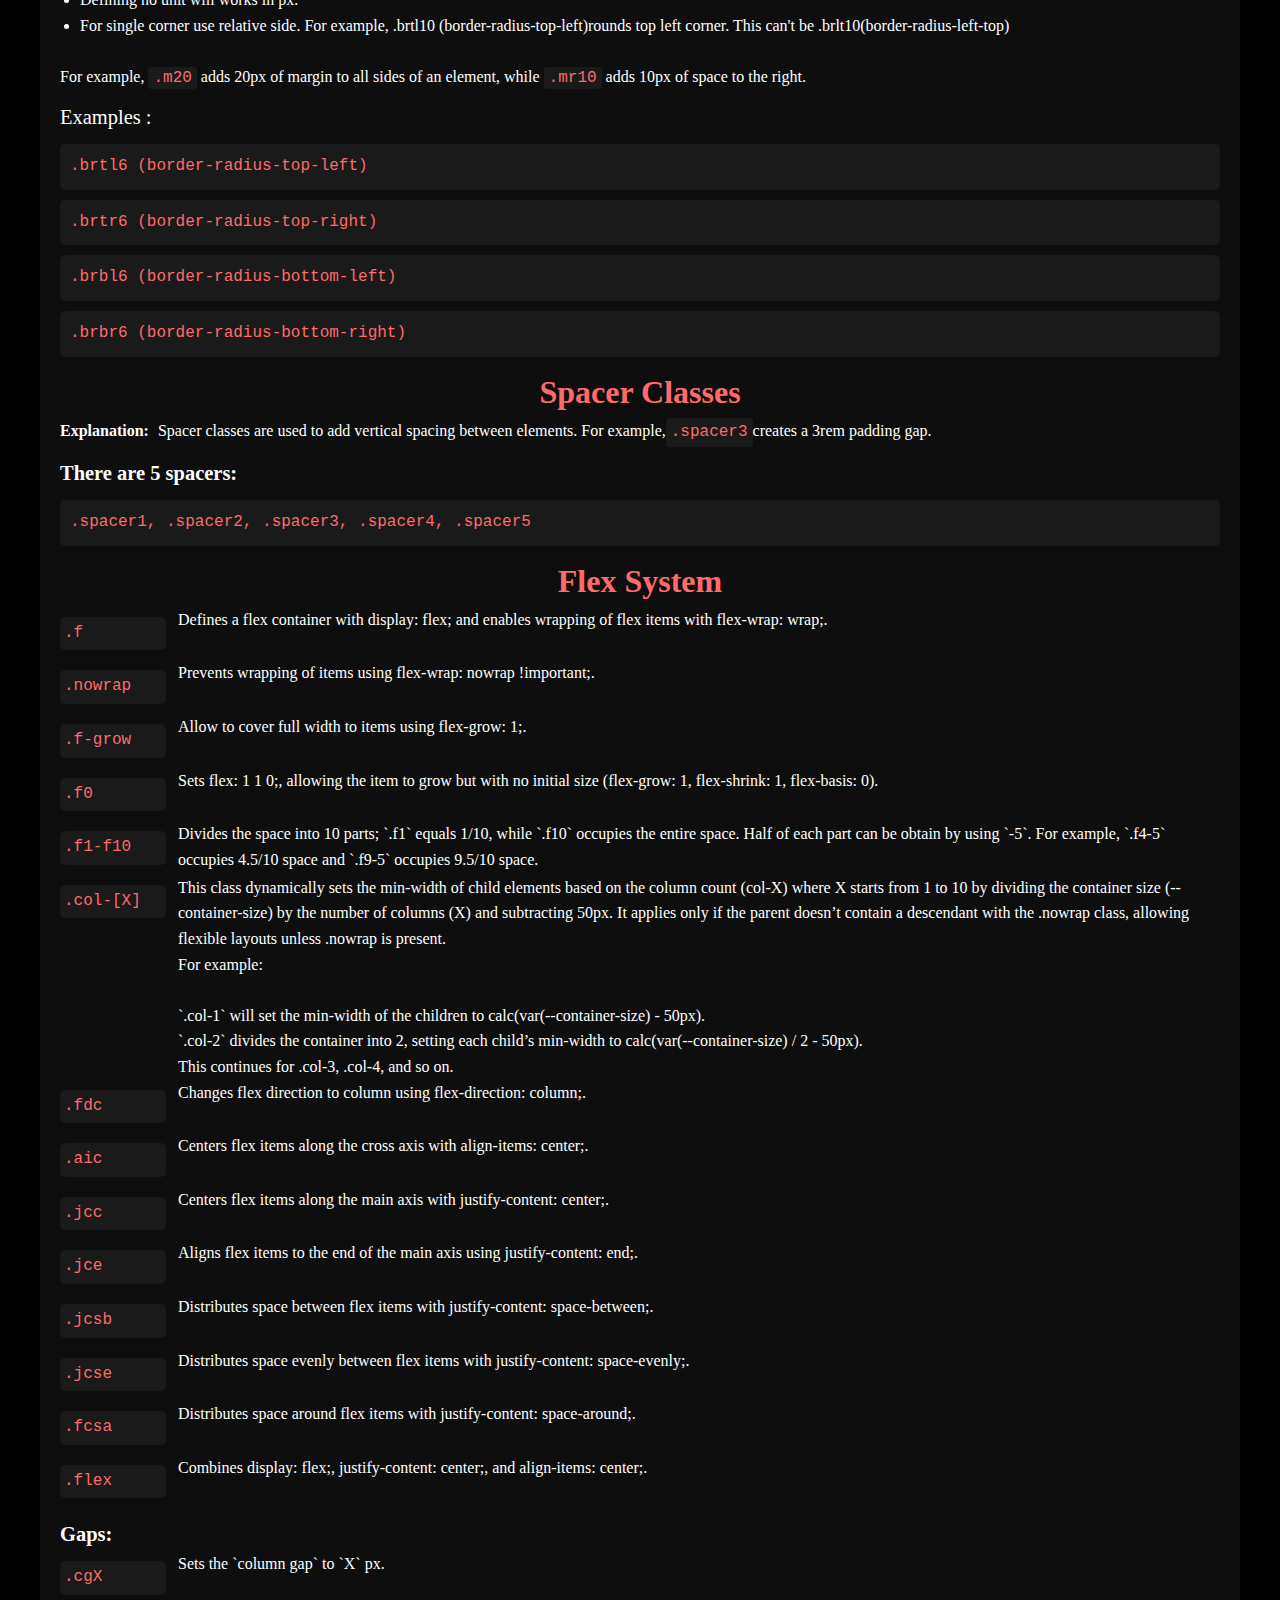
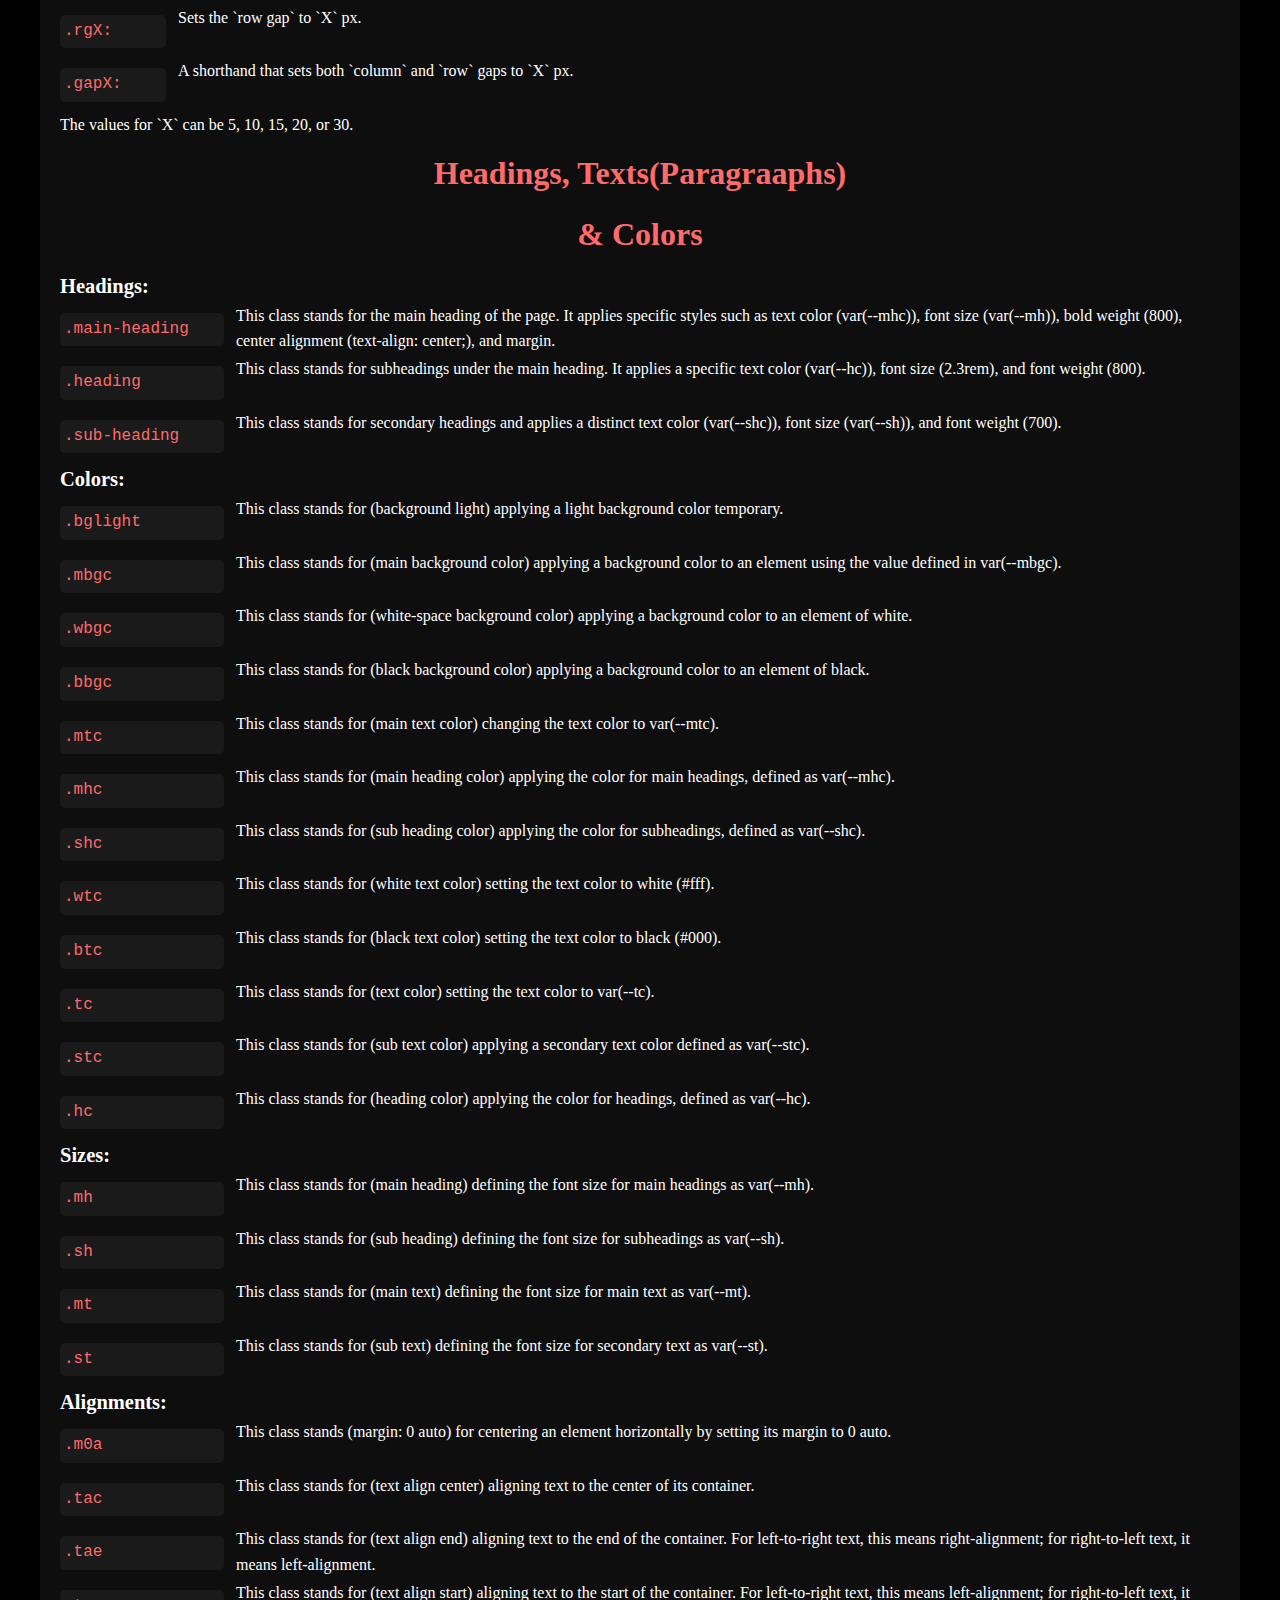
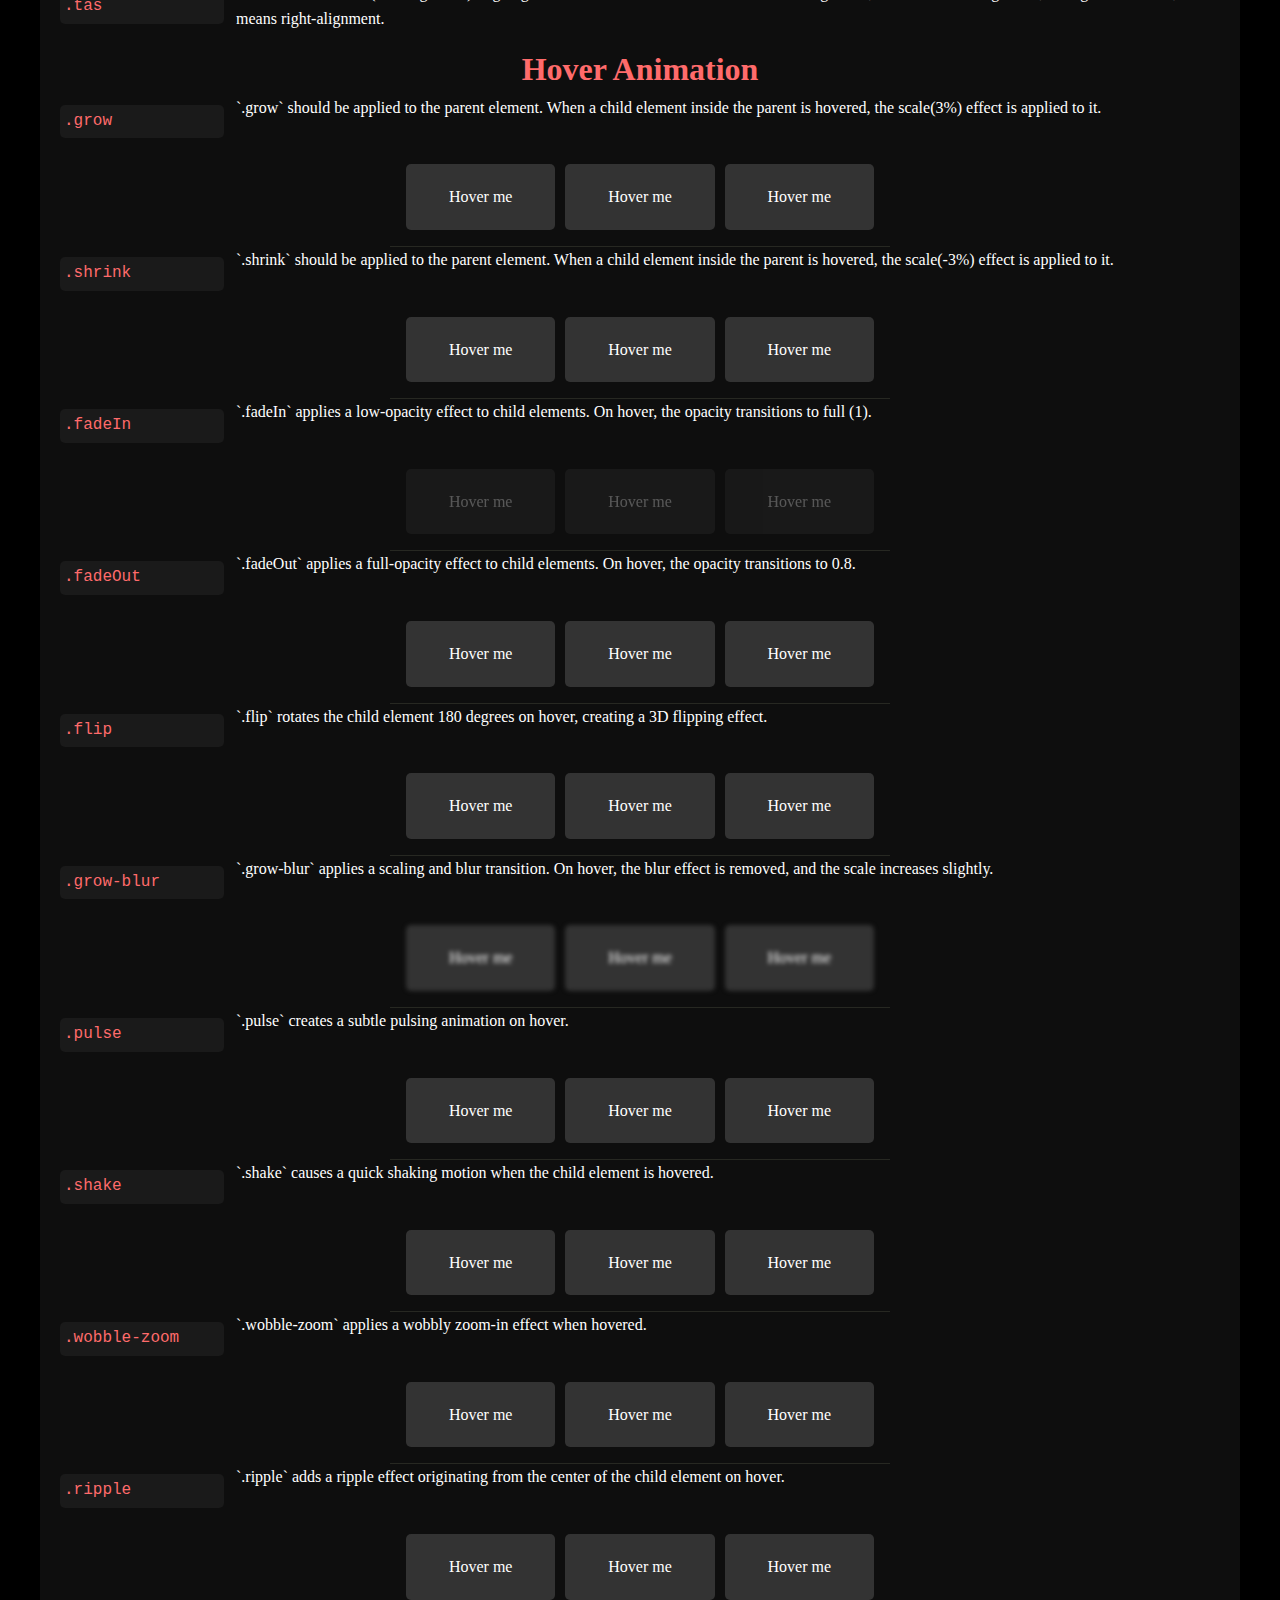
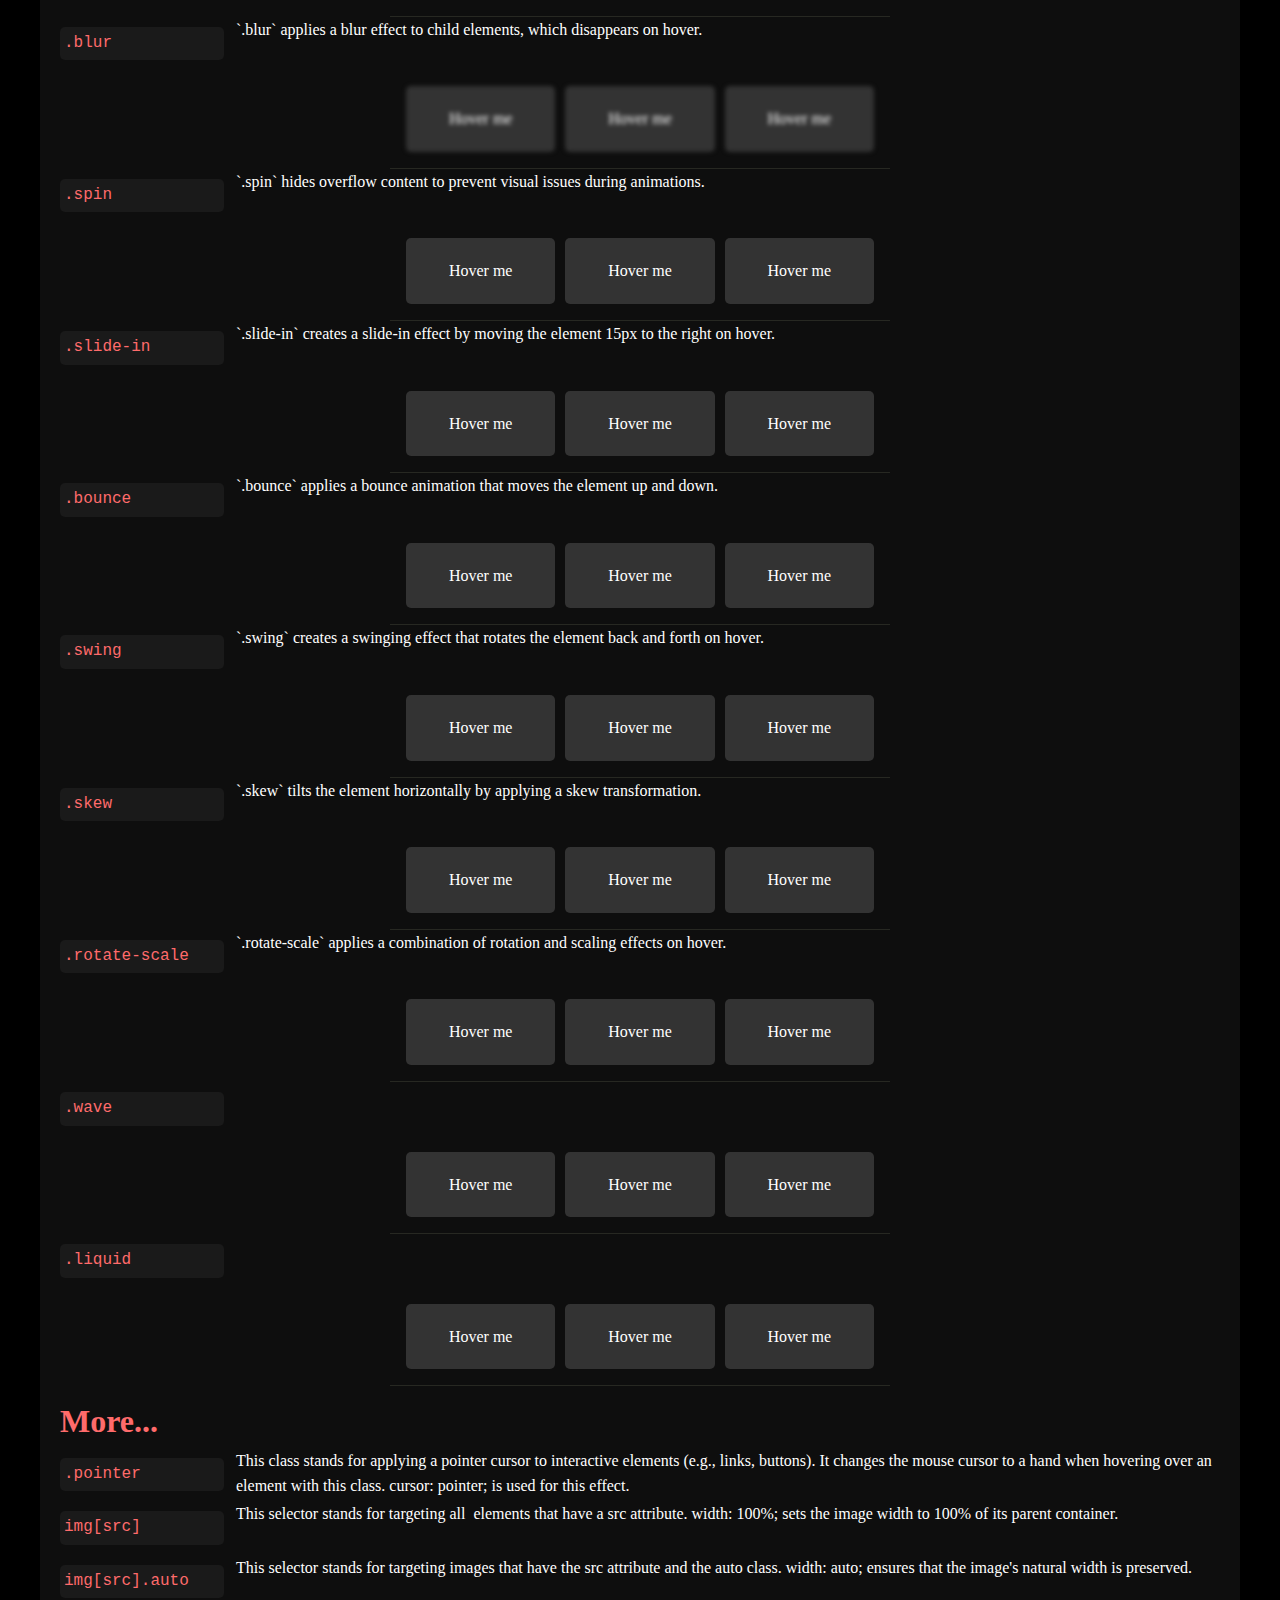
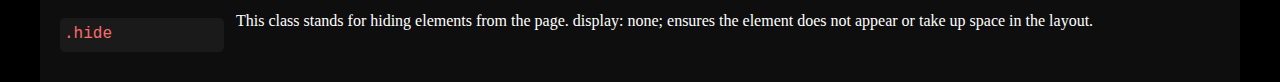
==== commit dd52933a: "Hover effects ++ 2.0" ====
--- a/index.html
+++ b/index.html
@@ -591,7 +591,94 @@
         <div class="example-box">Hover me</div>
         <div class="example-box">Hover me</div>
       </div>
-
+      <p>
+        <span class="code-block f1-5">.spin</span>
+        <span class="f8-5">
+          `.spin` hides overflow content to prevent visual issues during animations.
+        </span>
+      </p>
+      <div class="spin examples">
+        <div class="example-box">Hover me</div>
+        <div class="example-box">Hover me</div>
+        <div class="example-box">Hover me</div>
+      </div>
+      
+      <p>
+        <span class="code-block f1-5">.slide-in</span>
+        <span class="f8-5">
+          `.slide-in` creates a slide-in effect by moving the element 15px to the right on hover.
+        </span>
+      </p>
+      <div class="slide-in examples">
+        <div class="example-box">Hover me</div>
+        <div class="example-box">Hover me</div>
+        <div class="example-box">Hover me</div>
+      </div>
+      
+      <p>
+        <span class="code-block f1-5">.bounce</span>
+        <span class="f8-5">
+          `.bounce` applies a bounce animation that moves the element up and down.
+        </span>
+      </p>
+      <div class="bounce examples">
+        <div class="example-box">Hover me</div>
+        <div class="example-box">Hover me</div>
+        <div class="example-box">Hover me</div>
+      </div>
+      
+      <p>
+        <span class="code-block f1-5">.swing</span>
+        <span class="f8-5">
+          `.swing` creates a swinging effect that rotates the element back and forth on hover.
+        </span>
+      </p>
+      <div class="swing examples">
+        <div class="example-box">Hover me</div>
+        <div class="example-box">Hover me</div>
+        <div class="example-box">Hover me</div>
+      </div>
+      
+      <p>
+        <span class="code-block f1-5">.skew</span>
+        <span class="f8-5">
+          `.skew` tilts the element horizontally by applying a skew transformation.
+        </span>
+      </p>
+      <div class="skew examples">
+        <div class="example-box">Hover me</div>
+        <div class="example-box">Hover me</div>
+        <div class="example-box">Hover me</div>
+      </div>
+      
+      <p>
+        <span class="code-block f1-5">.rotate-scale</span>
+        <span class="f8-5">
+          `.rotate-scale` applies a combination of rotation and scaling effects on hover.
+        </span>
+      </p>
+      <div class="rotate-scale examples">
+        <div class="example-box">Hover me</div>
+        <div class="example-box">Hover me</div>
+        <div class="example-box">Hover me</div>
+      </div>
+      <p>
+        <span class="code-block f1-5">.wave</span>
+      </p>
+      <div class="wave examples">
+        <div class="example-box">Hover me</div>
+        <div class="example-box">Hover me</div>
+        <div class="example-box">Hover me</div>
+      </div>
+      <p>
+        <span class="code-block f1-5">.liquid</span>
+      </p>
+      <div class="liquid examples">
+        <div class="example-box">Hover me</div>
+        <div class="example-box">Hover me</div>
+        <div class="example-box">Hover me</div>
+      </div>
+      
       <h2 class="mt3r heading tas">More...</h2>
       <p>
         <span class="code-block f1-5">.pointer</span>
--- a/documents/global.css
+++ b/documents/global.css
@@ -2,52 +2,62 @@
 @import url("flexSystem.css");
 @import url("border-radius.css");
 @import url("hover.css");
-@import url("animation.css");
 
 :root {
   font-size: 1rem;
-  --font-family: "Segoe UI";
-  --my-container: min(var(--container-size) ,100%);
-  --container-size: 1200px;
-  --mbgc: #00000b;
-
-  --mtc: #161616;
-  --tc: #161616;
-  --stc: #161616;
-  --mhc: #161616;
-  --hc: #161616;
-  --shc: #161616;
-
-  --mh: 3.4rem;
-  --sh: 1rem;
-
-  --differ: 10px;
-
-  --mt: 1.3rem;
-  --st: 0.75rem;
-
-  --f1: 0 0 calc(10% - var(--differ));
-  --f2: 0 0 calc(20% - var(--differ));
-  --f3: 0 0 calc(30% - var(--differ));
-  --f33: 0 0 calc(33.33% - var(--differ));
-  --f4: 0 0 calc(40% - var(--differ));
-  --f5: 0 0 calc(50% - var(--differ));
-  --f6: 0 0 calc(60% - var(--differ));
-  --f7: 0 0 calc(70% - var(--differ));
-  --f8: 0 0 calc(80% - var(--differ));
-  --f9: 0 0 calc(90% - var(--differ));
-  --f0-5: 0 0 calc(05% - var(--differ));
-  --f1-5: 0 0 calc(15% - var(--differ));
-  --f2-5: 0 0 calc(25% - var(--differ));
-  --f3-5: 0 0 calc(35% - var(--differ));
-  --f4-5: 0 0 calc(45% - var(--differ));
-  --f5-5: 0 0 calc(55% - var(--differ));
-  --f6-5: 0 0 calc(65% - var(--differ));
-  --f7-5: 0 0 calc(75% - var(--differ));
-  --f8-5: 0 0 calc(85% - var(--differ));
-  --f9-5: 0 0 calc(95% - var(--differ));
-  --f10: 0 0 calc(100% - var(--differ));
-}
+  --font-family: "Segoe UI", Tahoma, Geneva, Verdana, sans-serif;
+  --my-container: min(var(--container-size), 100%);
+  --container-size: 1100px;
+  --mbgc: #000127;
+
+  --mtc: #303030;
+  --tc: #303030;
+  --stc: #303030;
+  --mhc: #303030;
+  --hc: #303030;
+  --shc: #303030;
+
+  /* --mh: 3.2rem;
+  --heading: 2.3rem;
+  --sh: 1.2rem;
+
+  --mt: 1.2rem;
+  --text: 1.01rem;
+  --st: 0.80rem; */
+
+  --f1: 0 0 calc(10% - 10px);
+  --f2: 0 0 calc(20% - 10px);
+  --f3: 0 0 calc(30% - 10px);
+  --f33: 0 0 calc(33.33% - 10px);
+  --f4: 0 0 calc(40% - 10px);
+  --f5: 0 0 calc(50% - 10px);
+  --f6: 0 0 calc(60% - 10px);
+  --f7: 0 0 calc(70% - 10px);
+  --f8: 0 0 calc(80% - 10px);
+  --f9: 0 0 calc(90% - 10px);
+  --f0-5: 0 0 calc(05% - 10px);
+  --f1-5: 0 0 calc(15% - 10px);
+  --f2-5: 0 0 calc(25% - 10px);
+  --f3-5: 0 0 calc(35% - 10px);
+  --f4-5: 0 0 calc(45% - 10px);
+  --f5-5: 0 0 calc(55% - 10px);
+  --f6-5: 0 0 calc(65% - 10px);
+  --f7-5: 0 0 calc(75% - 10px);
+  --f8-5: 0 0 calc(85% - 10px);
+  --f9-5: 0 0 calc(95% - 10px);
+  --f10: 0 0 100%;
+}
+
+:root {
+  --mh: clamp(2rem, 4vw, 4rem); /* Main heading size */
+  --heading: clamp(1.8rem, 3vw, 3rem); /* Subheading */
+  --sh: clamp(1.2rem, 2vw, 2rem); /* Small heading size */
+
+  --mt: clamp(1rem, 1.6vw, 1.8rem); /* Main text size */
+  --text: clamp(0.85rem, 1.4vw, 1.2rem); /* Text */
+  --st: clamp(0.7rem, 1vw, 1rem); /* Small text */
+}
+
 * {
   margin: 0;
   padding: 0;
@@ -57,8 +67,8 @@
   font-family: var(--font-family);
 }
 .container {
-  width: var(--my-container);
-  padding: 10px;
+  max-width: var(--my-container);
+  padding: 15px;
   margin: 0 auto;
 }
 
@@ -79,18 +89,27 @@
 /*  */
 /*  */
 /*  */
+
+/* margin */
+.main-heading,
+.heading,
+.sub-heading,
+.text,
+.sub-text,
+.main-text {
+  margin-top: 10px;
+}
 
 .main-heading {
   color: var(--mhc);
   font-size: var(--mh);
-  font-weight: 800;
-  text-align: center;
+  font-weight: 700;
   margin: 1rem 0;
 }
 .heading {
   color: var(--hc);
-  font-size: 2.3rem;
-  font-weight: 800;
+  font-size: var(--heading);
+  font-weight: 700;
 }
 .sub-heading {
   color: var(--shc);
@@ -98,6 +117,22 @@
   font-weight: 700;
 }
 
+.main-text {
+  color: var(--mtc);
+  font-size: var(--mt);
+  font-weight: 400;
+}
+.text {
+  color: var(--tc);
+  font-size: var(--text);
+  font-weight: 400;
+}
+.sub-text {
+  color: var(--stc);
+  font-size: var(--st);
+  font-weight: 400;
+}
+
 .mbgc {
   background-color: var(--mbgc);
 }
@@ -170,7 +205,7 @@
   text-align: start;
 }
 
-.bglight{
+.bglight {
   background-color: rgb(218, 218, 218);
 }
 
@@ -184,5 +219,3 @@
 }
 
 
-
-
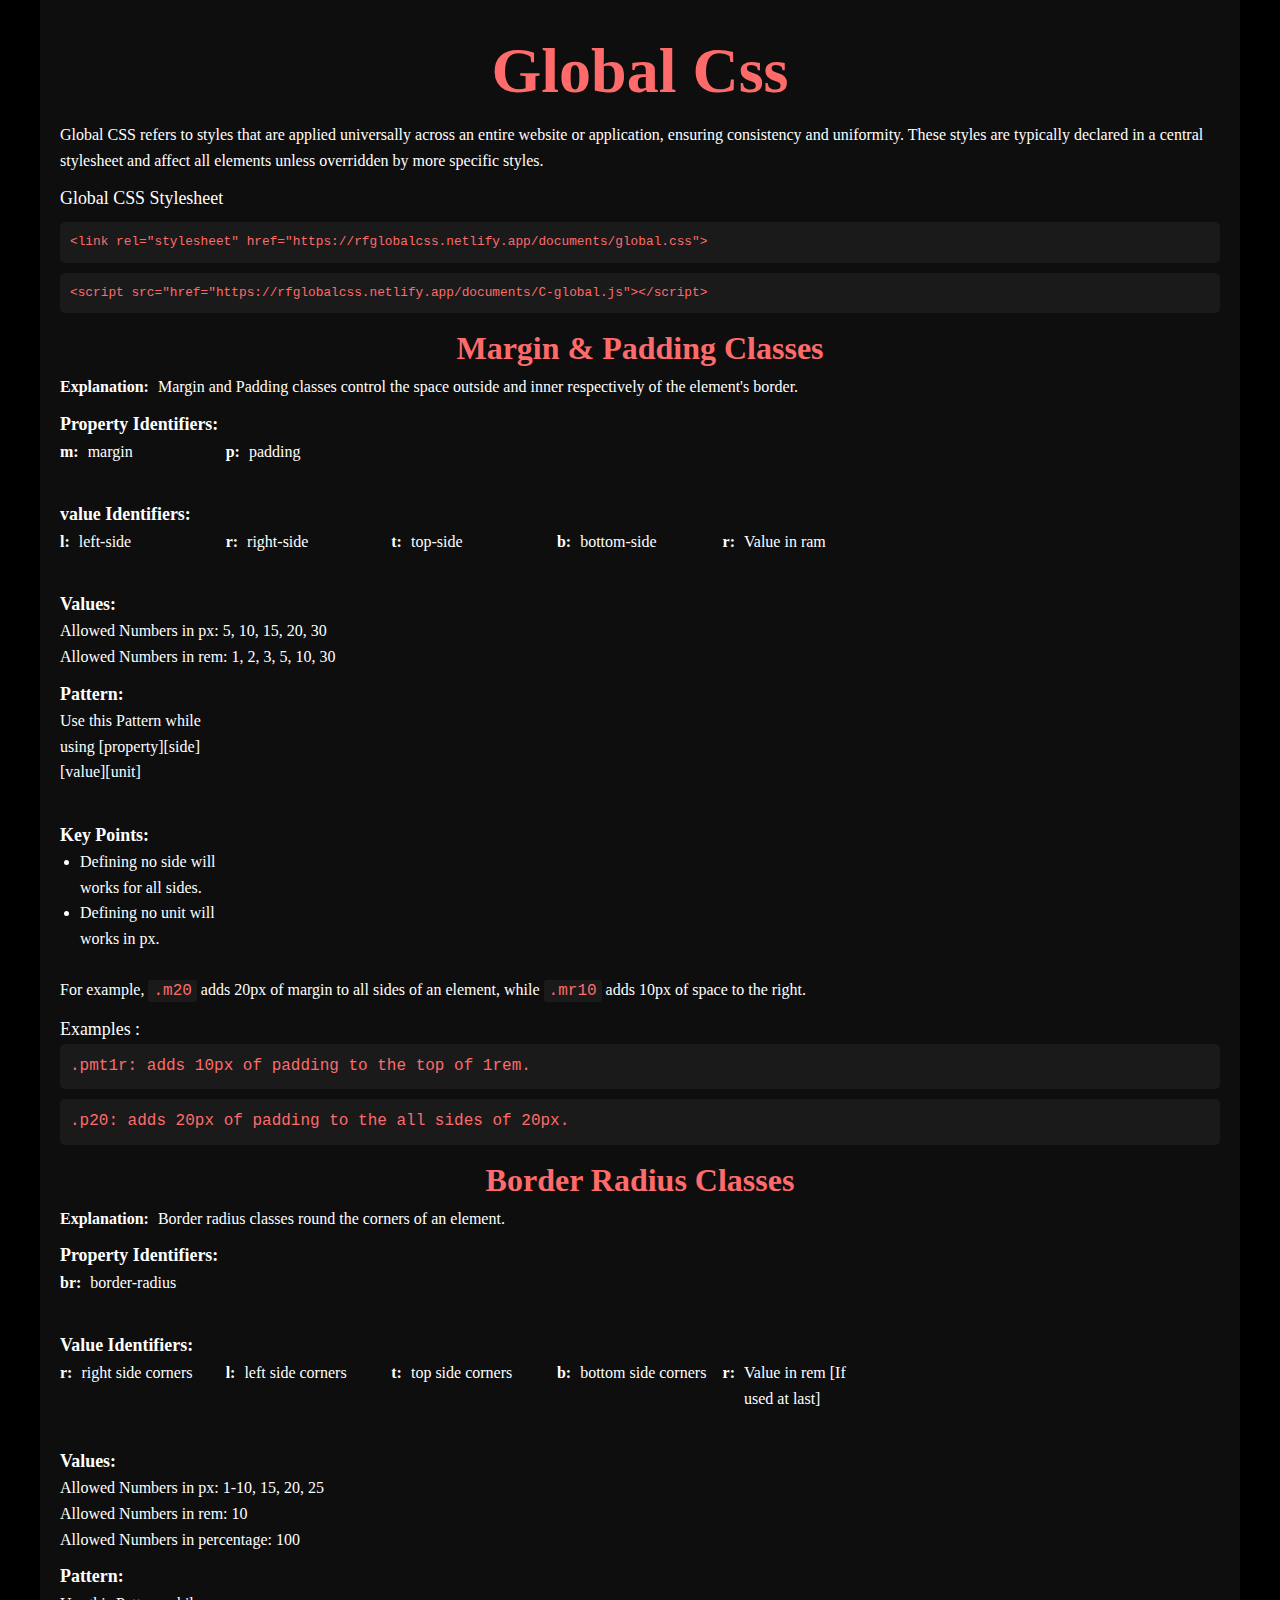
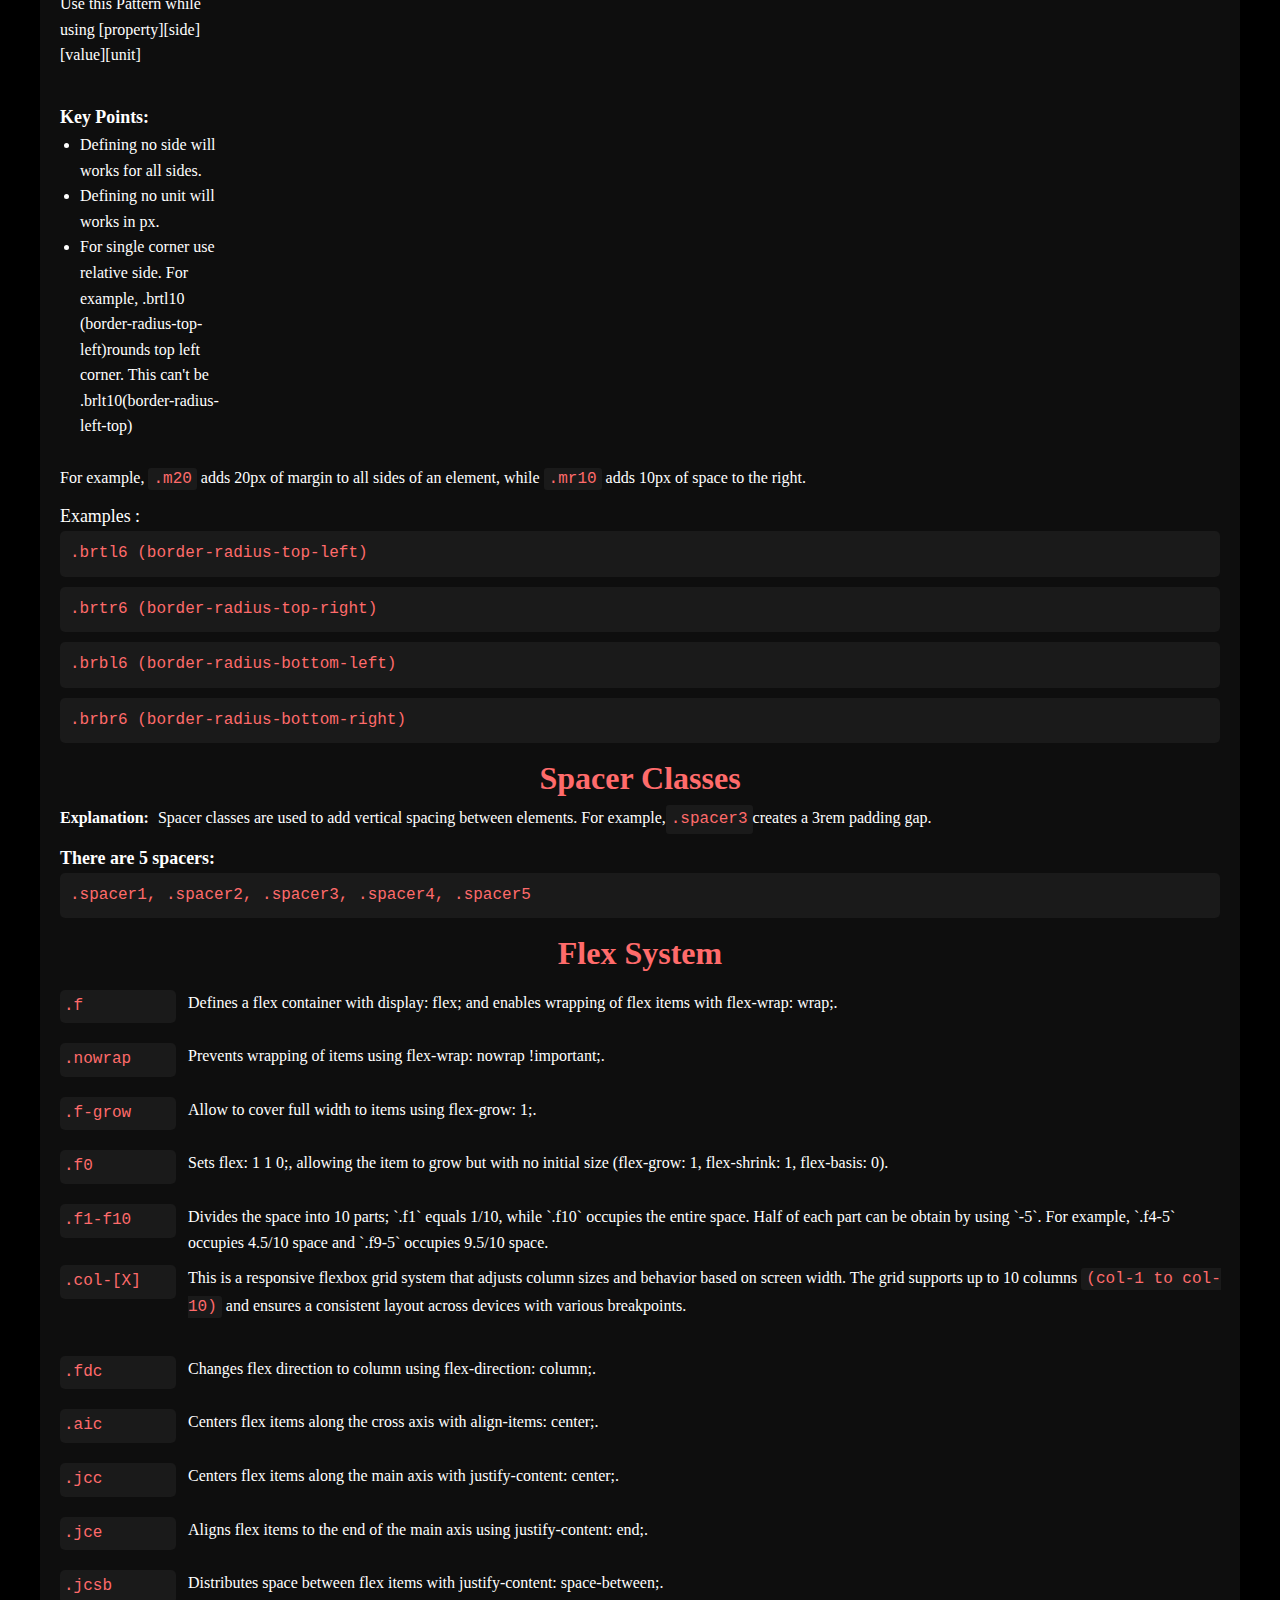
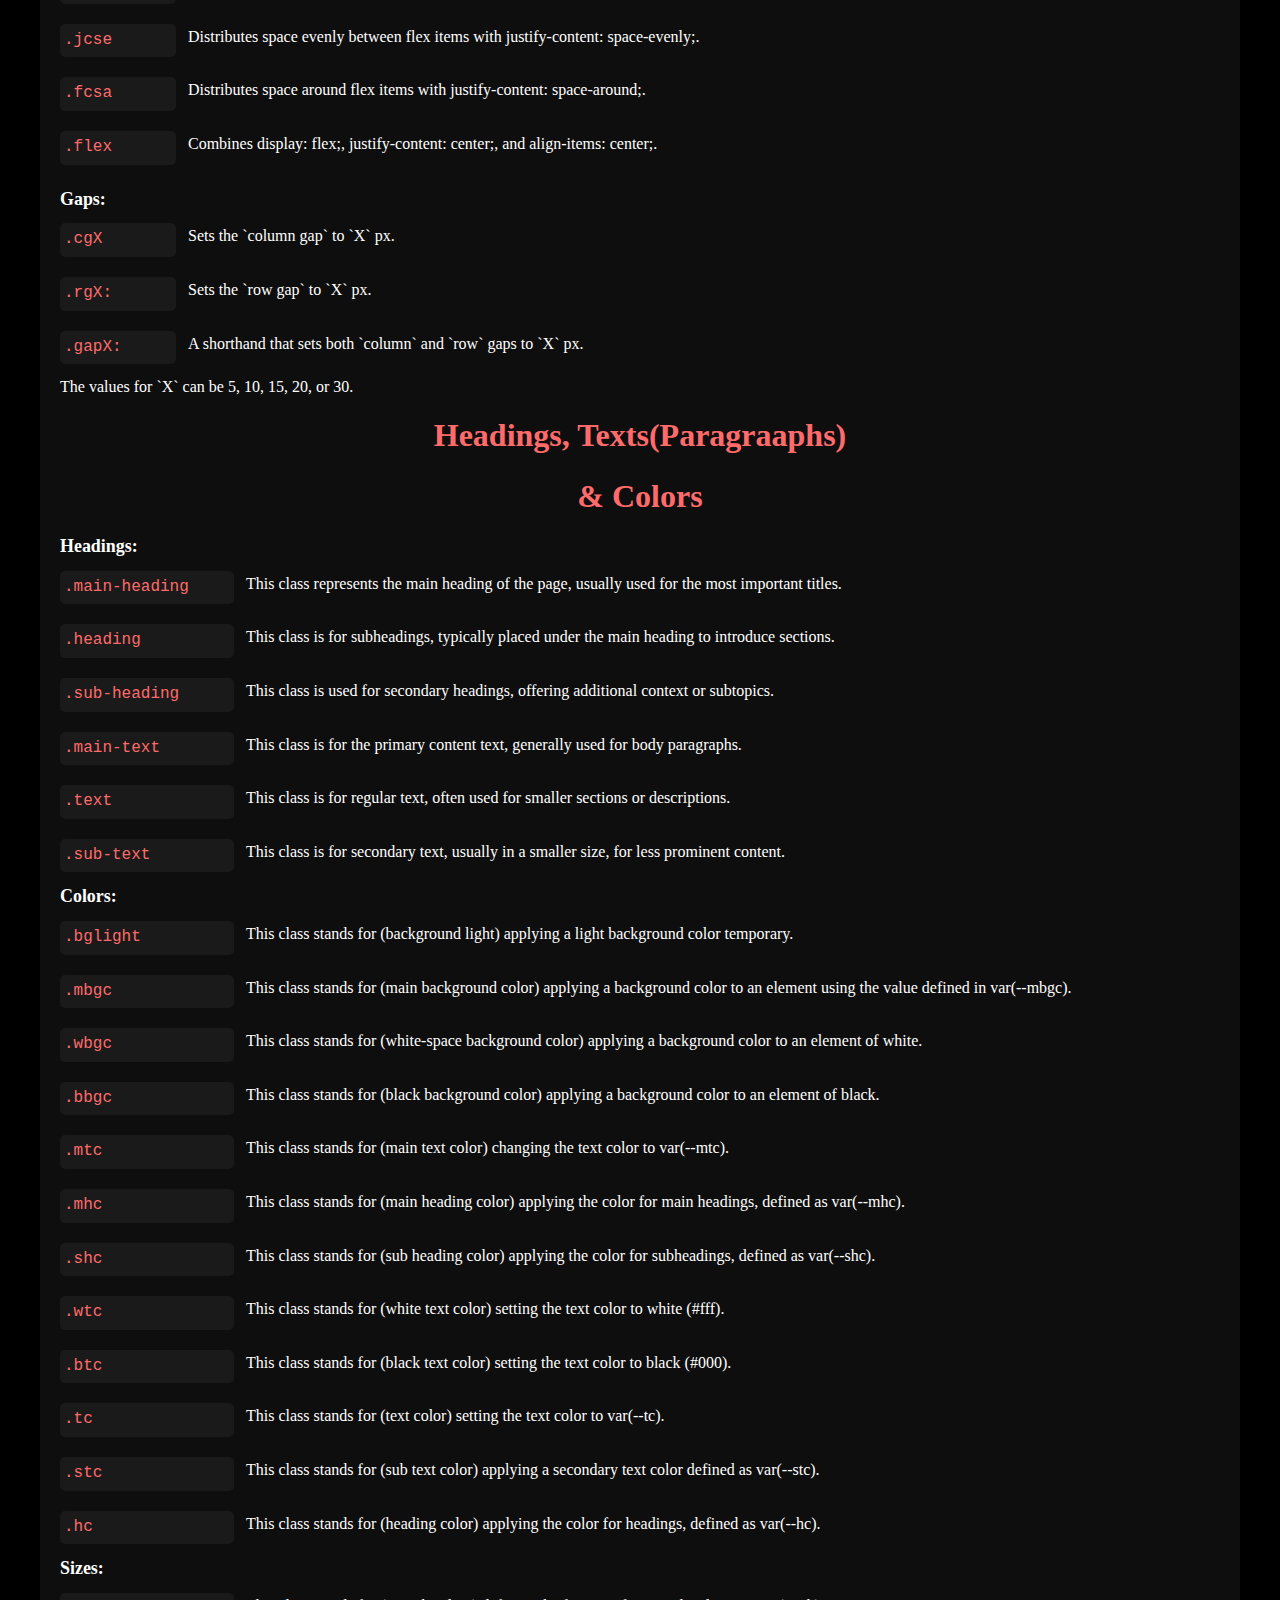
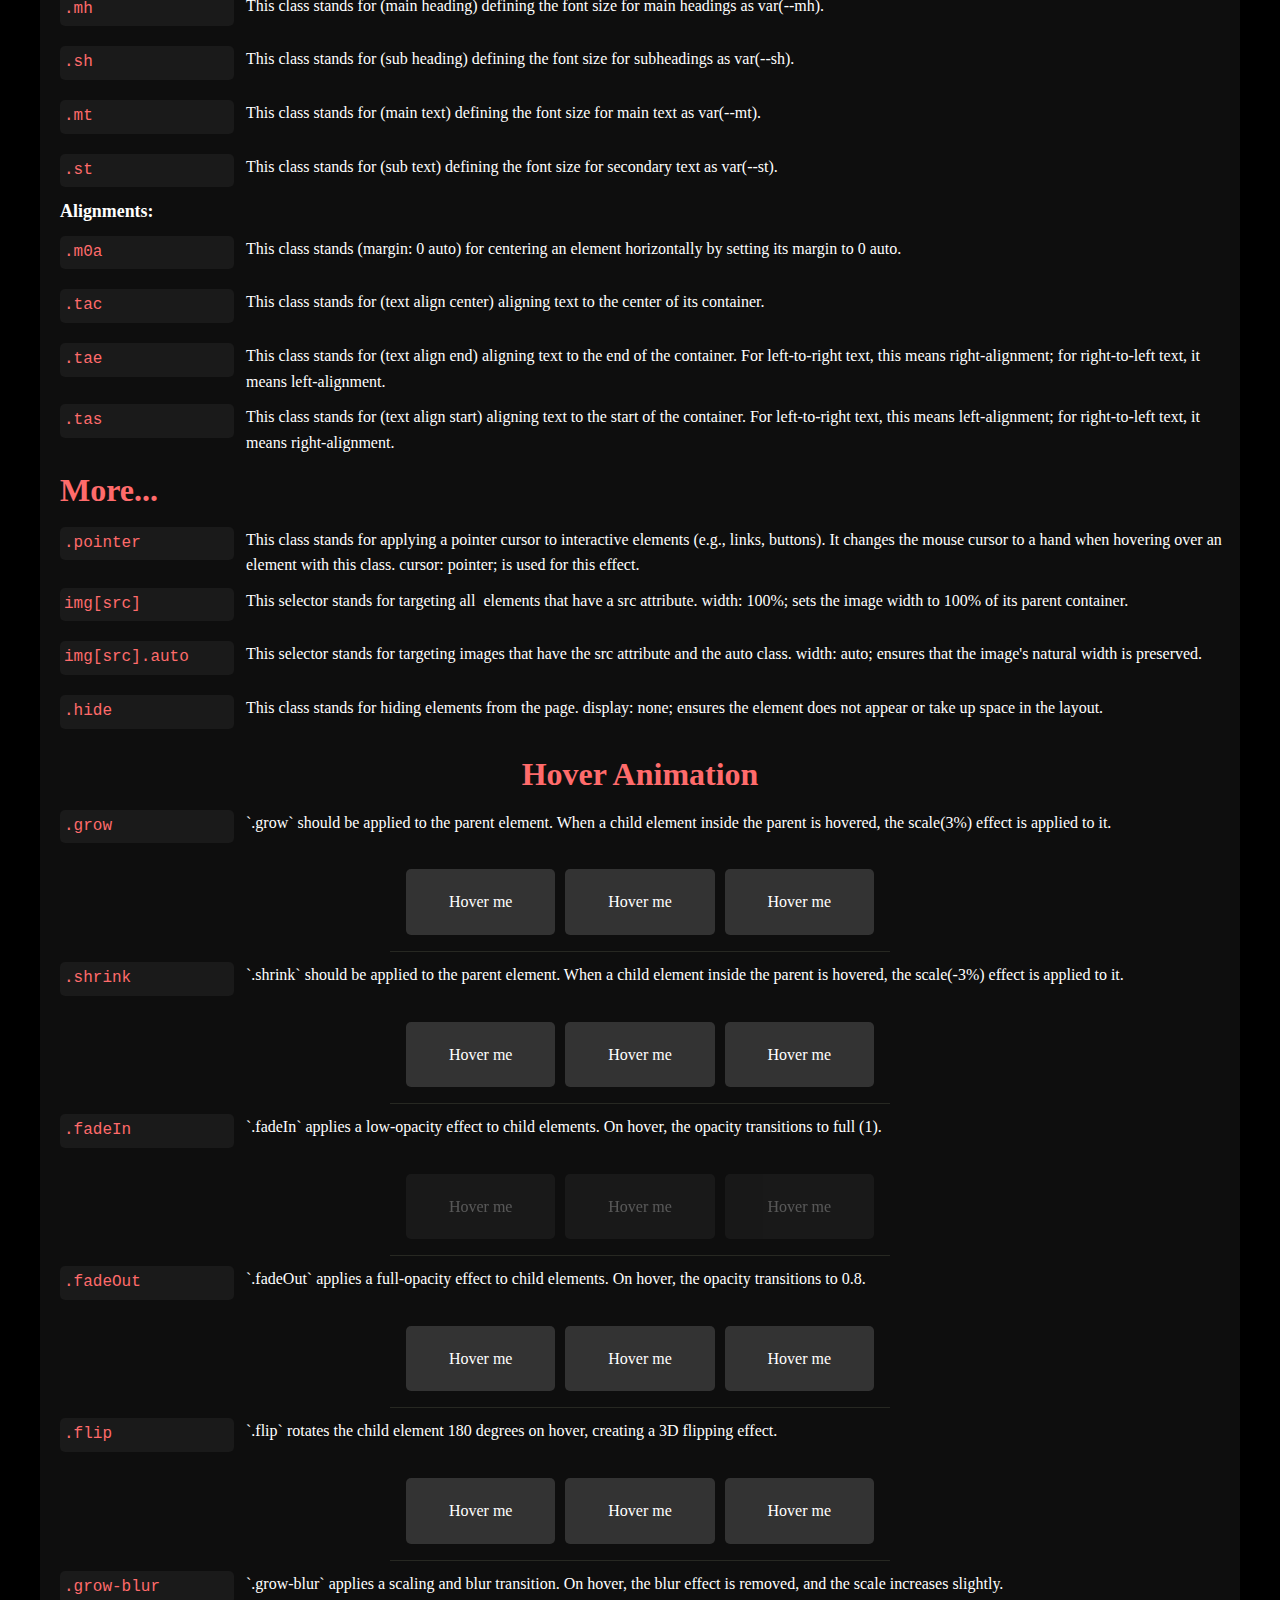
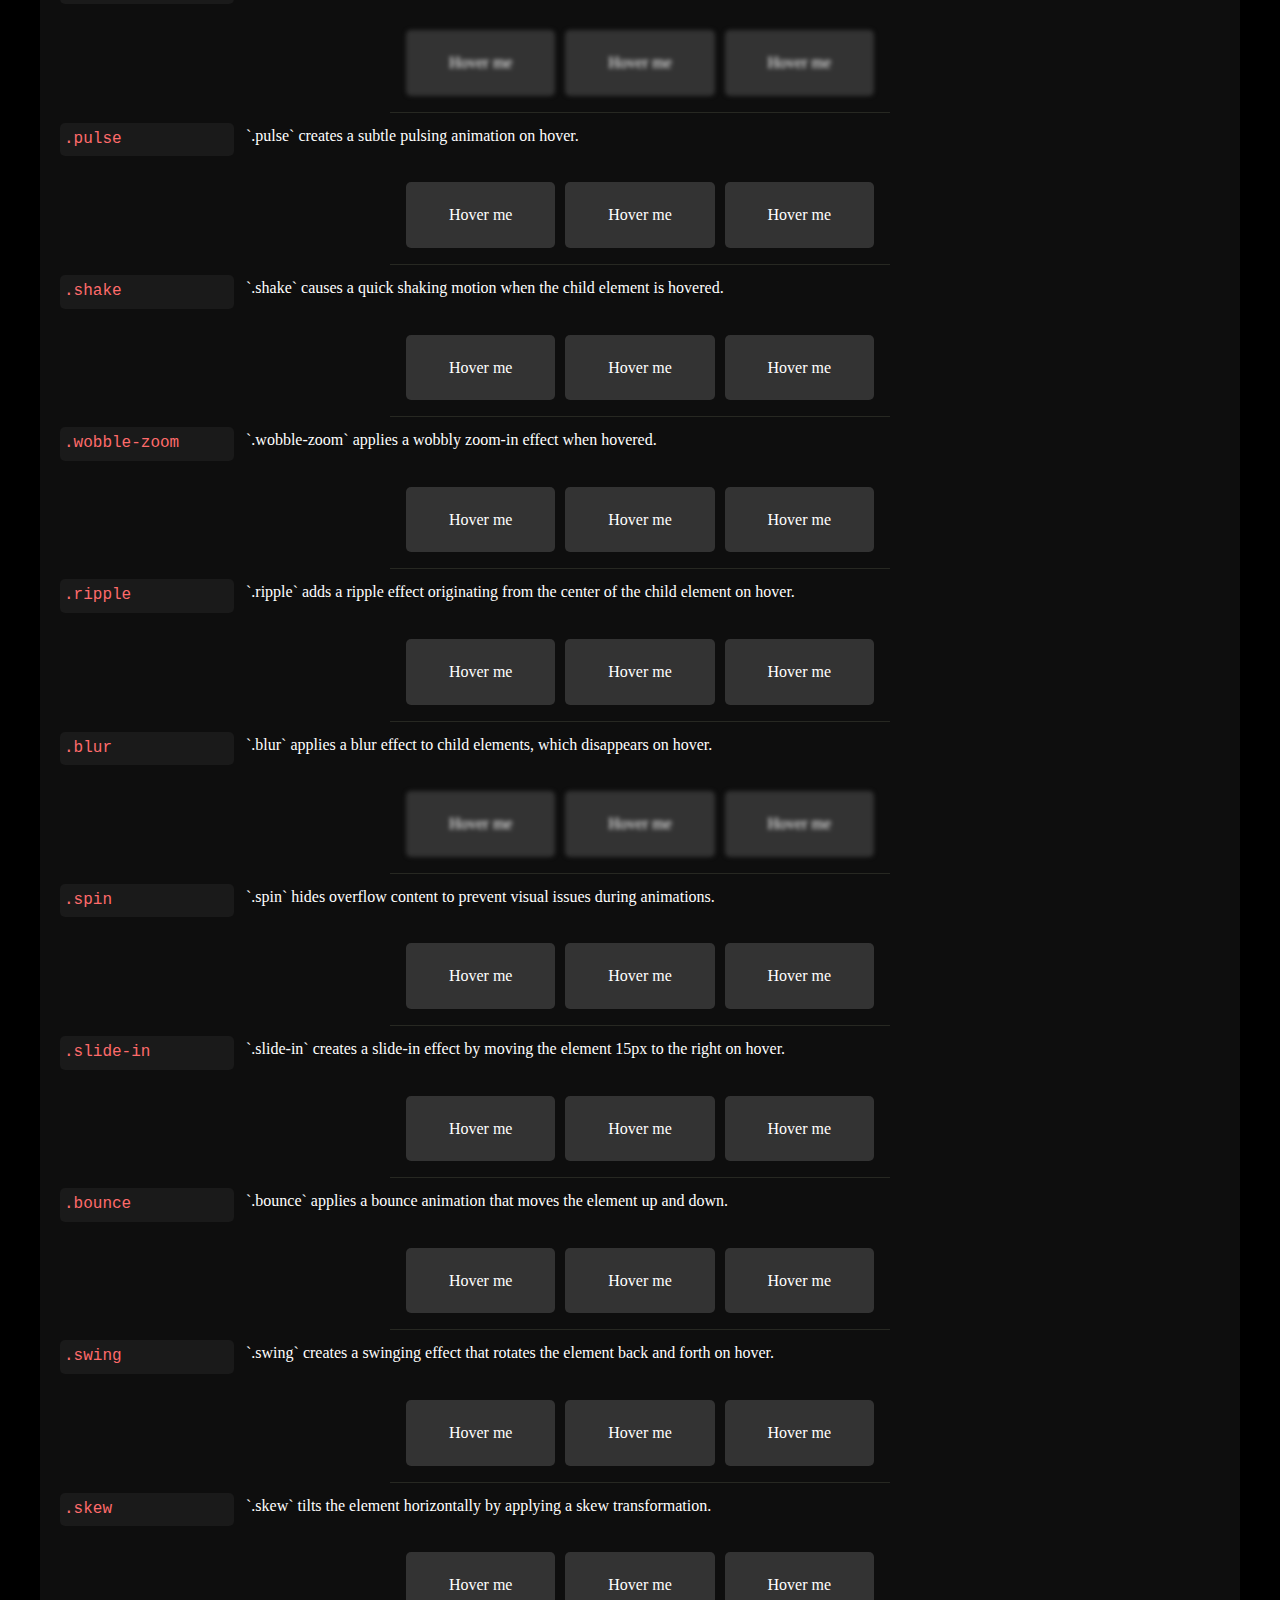
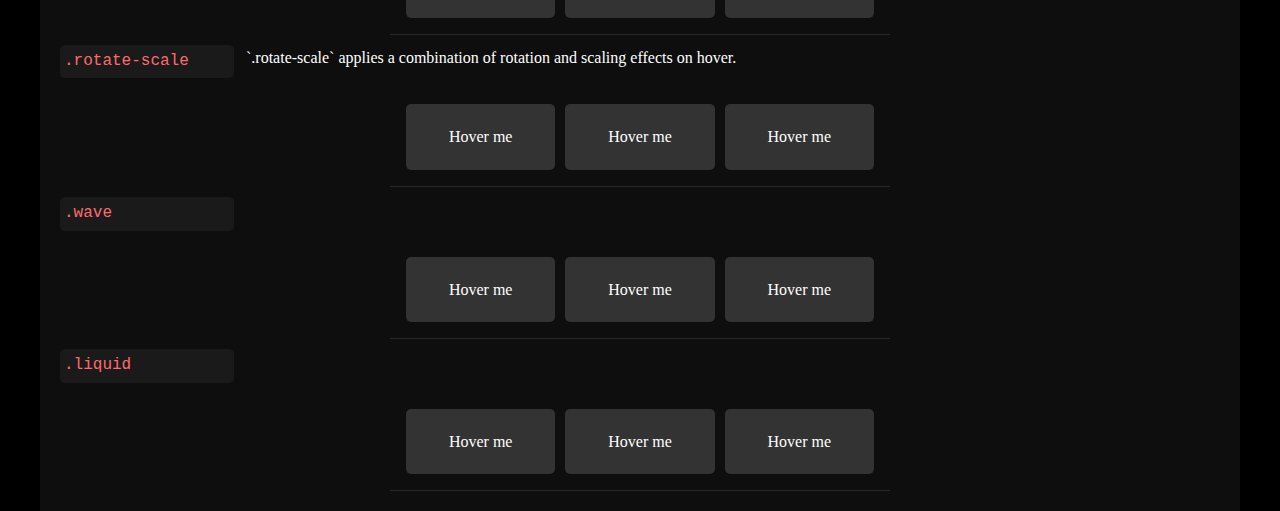
==== commit 1bda07e4: "Flex 2.0" ====
--- a/index.html
+++ b/index.html
@@ -21,6 +21,9 @@
       <div class="code-block st">
         &lt;link rel="stylesheet"
         href="https://rfglobalcss.netlify.app/documents/global.css"&gt;
+      </div>
+      <div class="code-block st">
+        &lt;script src="href="https://rfglobalcss.netlify.app/documents/C-global.js"&gt;&lt;/script&gt;
       </div>
       <h2 class="heading mt3r">Margin & Padding Classes</h2>
       <p>
@@ -174,22 +177,12 @@
         <span class="code-block f1">.col-[X]</span>
         <span class="f9">
           <span>
-            This class dynamically sets the min-width of child elements based on
-            the column count (col-X) where X starts from 1 to 10 by dividing the
-            container size (--container-size) by the number of columns (X) and
-            subtracting 50px. It applies only if the parent doesn’t contain a
-            descendant with the .nowrap class, allowing flexible layouts unless
-            .nowrap is present. <br />
-            For example:
+            This is a responsive flexbox grid system that adjusts column sizes and behavior based on screen width. The grid supports up to 10 columns <code>(col-1 to col-10)</code> and ensures a consistent layout across devices with various breakpoints.
           </span>
           <br />
           <br />
           <span>
-            `.col-1` will set the min-width of the children to
-            calc(var(--container-size) - 50px). <br />
-            `.col-2` divides the container into 2, setting each child’s
-            min-width to calc(var(--container-size) / 2 - 50px). <br />
-            This continues for .col-3, .col-4, and so on.
+            
           </span>
         </span>
       </p>
@@ -276,28 +269,40 @@
       <p>
         <span class="code-block f1-5">.main-heading</span>
         <span class="f8-5"
-          >This class stands for the main heading of the page. It applies
-          specific styles such as text color (var(--mhc)), font size
-          (var(--mh)), bold weight (800), center alignment (text-align:
-          center;), and margin.</span
+          >This class represents the main heading of the page, usually used for the most important titles.</span
         >
       </p>
       <p>
         <span class="code-block f1-5">.heading</span>
         <span class="f8-5"
-          >This class stands for subheadings under the main heading. It applies
-          a specific text color (var(--hc)), font size (2.3rem), and font weight
-          (800).</span
+          >This class is for subheadings, typically placed under the main heading to introduce sections.</span
         >
       </p>
       <p>
         <span class="code-block f1-5">.sub-heading</span>
         <span class="f8-5"
-          >This class stands for secondary headings and applies a distinct text
-          color (var(--shc)), font size (var(--sh)), and font weight
-          (700).</span
-        >
-      </p>
+          >This class is used for secondary headings, offering additional context or subtopics.</span
+        >
+      </p>
+      <p>
+        <span class="code-block f1-5">.main-text</span>
+        <span class="f8-5"
+          >This class is for the primary content text, generally used for body paragraphs.</span
+        >
+      </p>
+      <p>
+        <span class="code-block f1-5">.text</span>
+        <span class="f8-5"
+          >This class is for regular text, often used for smaller sections or descriptions.</span
+        >
+      </p>
+      <p>
+        <span class="code-block f1-5">.sub-text</span>
+        <span class="f8-5"
+          >This class is for secondary text, usually in a smaller size, for less prominent content.</span
+        >
+      </p>
+      
 
       <b class="mt">Colors:</b>
 
@@ -447,7 +452,40 @@
           for right-to-left text, it means right-alignment.</span
         >
       </p>
-
+      <h2 class="mt3r heading tas">More...</h2>
+      <p>
+        <span class="code-block f1-5">.pointer</span>
+        <span class="f8-5"
+          >This class stands for applying a pointer cursor to interactive
+          elements (e.g., links, buttons). It changes the mouse cursor to a hand
+          when hovering over an element with this class. cursor: pointer; is
+          used for this effect.</span
+        >
+      </p>
+      <p>
+        <span class="code-block f1-5">img[src]</span>
+        <span class="f8-5"
+          >This selector stands for targeting all <img /> elements that have a
+          src attribute. width: 100%; sets the image width to 100% of its parent
+          container.</span
+        >
+      </p>
+      <p>
+        <span class="code-block f1-5">img[src].auto</span>
+        <span class="f8-5"
+          >This selector stands for targeting images that have the src attribute
+          and the auto class. width: auto; ensures that the image's natural
+          width is preserved.</span
+        >
+      </p>
+      <p>
+        <span class="code-block f1-5">.hide</span>
+        <span class="f8-5"
+          >This class stands for hiding elements from the page. display: none;
+          ensures the element does not appear or take up space in the
+          layout.</span
+        >
+      </p>
       <h2 class="mt3r heading">Hover Animation</h2>
       <p>
         <span class="code-block f1-5">.grow</span>
@@ -679,40 +717,7 @@
         <div class="example-box">Hover me</div>
       </div>
       
-      <h2 class="mt3r heading tas">More...</h2>
-      <p>
-        <span class="code-block f1-5">.pointer</span>
-        <span class="f8-5"
-          >This class stands for applying a pointer cursor to interactive
-          elements (e.g., links, buttons). It changes the mouse cursor to a hand
-          when hovering over an element with this class. cursor: pointer; is
-          used for this effect.</span
-        >
-      </p>
-      <p>
-        <span class="code-block f1-5">img[src]</span>
-        <span class="f8-5"
-          >This selector stands for targeting all <img /> elements that have a
-          src attribute. width: 100%; sets the image width to 100% of its parent
-          container.</span
-        >
-      </p>
-      <p>
-        <span class="code-block f1-5">img[src].auto</span>
-        <span class="f8-5"
-          >This selector stands for targeting images that have the src attribute
-          and the auto class. width: auto; ensures that the image's natural
-          width is preserved.</span
-        >
-      </p>
-      <p>
-        <span class="code-block f1-5">.hide</span>
-        <span class="f8-5"
-          >This class stands for hiding elements from the page. display: none;
-          ensures the element does not appear or take up space in the
-          layout.</span
-        >
-      </p>
+      
     </div>
   </body>
 </html>--- a/documents/global.css
+++ b/documents/global.css
@@ -17,34 +17,26 @@
   --hc: #303030;
   --shc: #303030;
 
-  /* --mh: 3.2rem;
-  --heading: 2.3rem;
-  --sh: 1.2rem;
-
-  --mt: 1.2rem;
-  --text: 1.01rem;
-  --st: 0.80rem; */
-
-  --f1: 0 0 calc(10% - 10px);
-  --f2: 0 0 calc(20% - 10px);
-  --f3: 0 0 calc(30% - 10px);
-  --f33: 0 0 calc(33.33% - 10px);
-  --f4: 0 0 calc(40% - 10px);
-  --f5: 0 0 calc(50% - 10px);
-  --f6: 0 0 calc(60% - 10px);
-  --f7: 0 0 calc(70% - 10px);
-  --f8: 0 0 calc(80% - 10px);
-  --f9: 0 0 calc(90% - 10px);
-  --f0-5: 0 0 calc(05% - 10px);
-  --f1-5: 0 0 calc(15% - 10px);
-  --f2-5: 0 0 calc(25% - 10px);
-  --f3-5: 0 0 calc(35% - 10px);
-  --f4-5: 0 0 calc(45% - 10px);
-  --f5-5: 0 0 calc(55% - 10px);
-  --f6-5: 0 0 calc(65% - 10px);
-  --f7-5: 0 0 calc(75% - 10px);
-  --f8-5: 0 0 calc(85% - 10px);
-  --f9-5: 0 0 calc(95% - 10px);
+  --f1: 0 0 10%;
+  --f2: 0 0 20%;
+  --f3: 0 0 30%;
+  --f33: 0 0 33.33%;
+  --f4: 0 0 40%;
+  --f5: 0 0 50%;
+  --f6: 0 0 60%;
+  --f7: 0 0 70%;
+  --f8: 0 0 80%;
+  --f9: 0 0 90%;
+  --f0-5: 0 0 05%;
+  --f1-5: 0 0 15%;
+  --f2-5: 0 0 25%;
+  --f3-5: 0 0 35%;
+  --f4-5: 0 0 45%;
+  --f5-5: 0 0 55%;
+  --f6-5: 0 0 65%;
+  --f7-5: 0 0 75%;
+  --f8-5: 0 0 85%;
+  --f9-5: 0 0 95%;
   --f10: 0 0 100%;
 }
 
@@ -53,8 +45,8 @@
   --heading: clamp(1.8rem, 3vw, 3rem); /* Subheading */
   --sh: clamp(1.2rem, 2vw, 2rem); /* Small heading size */
 
-  --mt: clamp(1rem, 1.6vw, 1.8rem); /* Main text size */
-  --text: clamp(0.85rem, 1.4vw, 1.2rem); /* Text */
+  --mt: clamp(1rem, 1.4vw, 1.8rem); /* Main text size */
+  --text: clamp(0.85rem, 1.3vw, 1.2rem); /* Text */
   --st: clamp(0.7rem, 1vw, 1rem); /* Small text */
 }
 
--- a/documents/B-style.css
+++ b/documents/B-style.css
@@ -75,10 +75,12 @@
   padding: 10px;
   border-radius: 5px;
   font-family: "Courier New", monospace;
-  margin: 10px 0;
+  margin-bottom: 10px;
   display: block;
 }
-
+p:has(.code-block) {
+  margin-top: 10px;
+}
 .f {
   display: flex;
   flex-wrap: wrap;
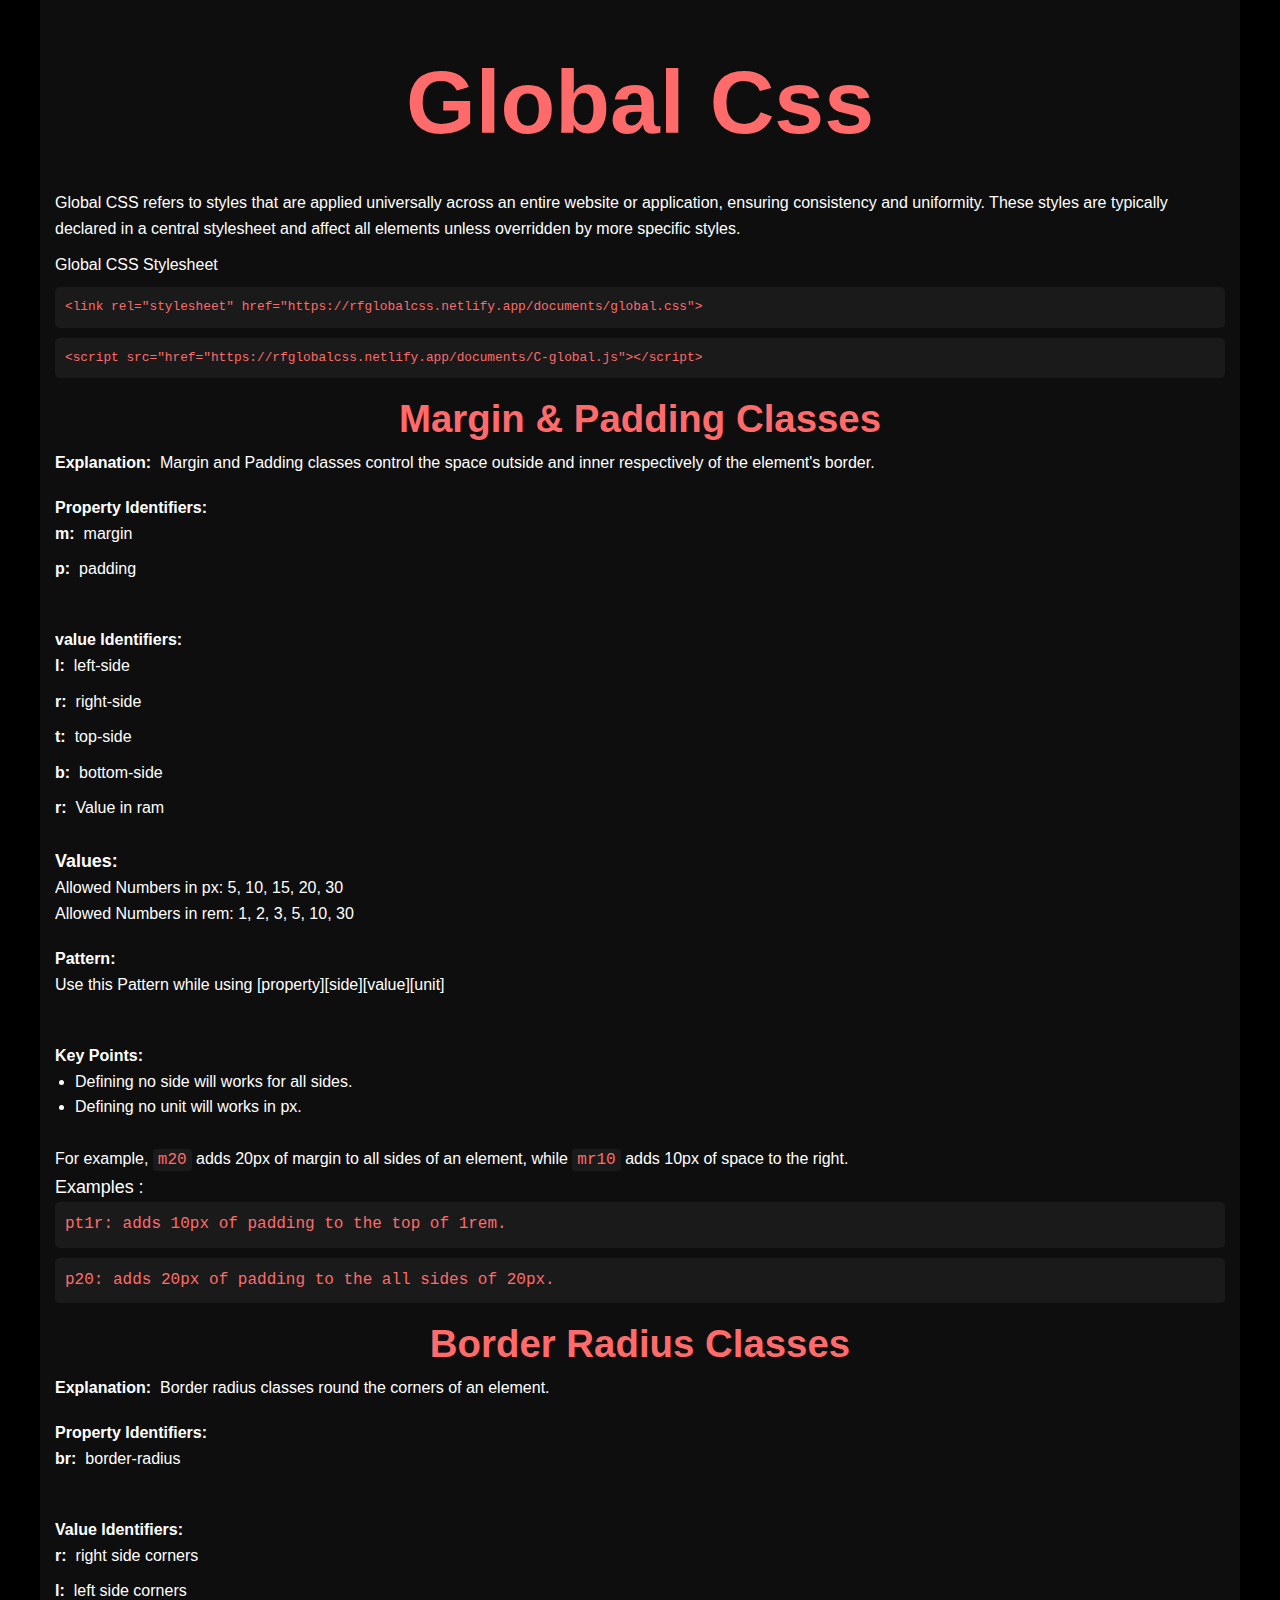
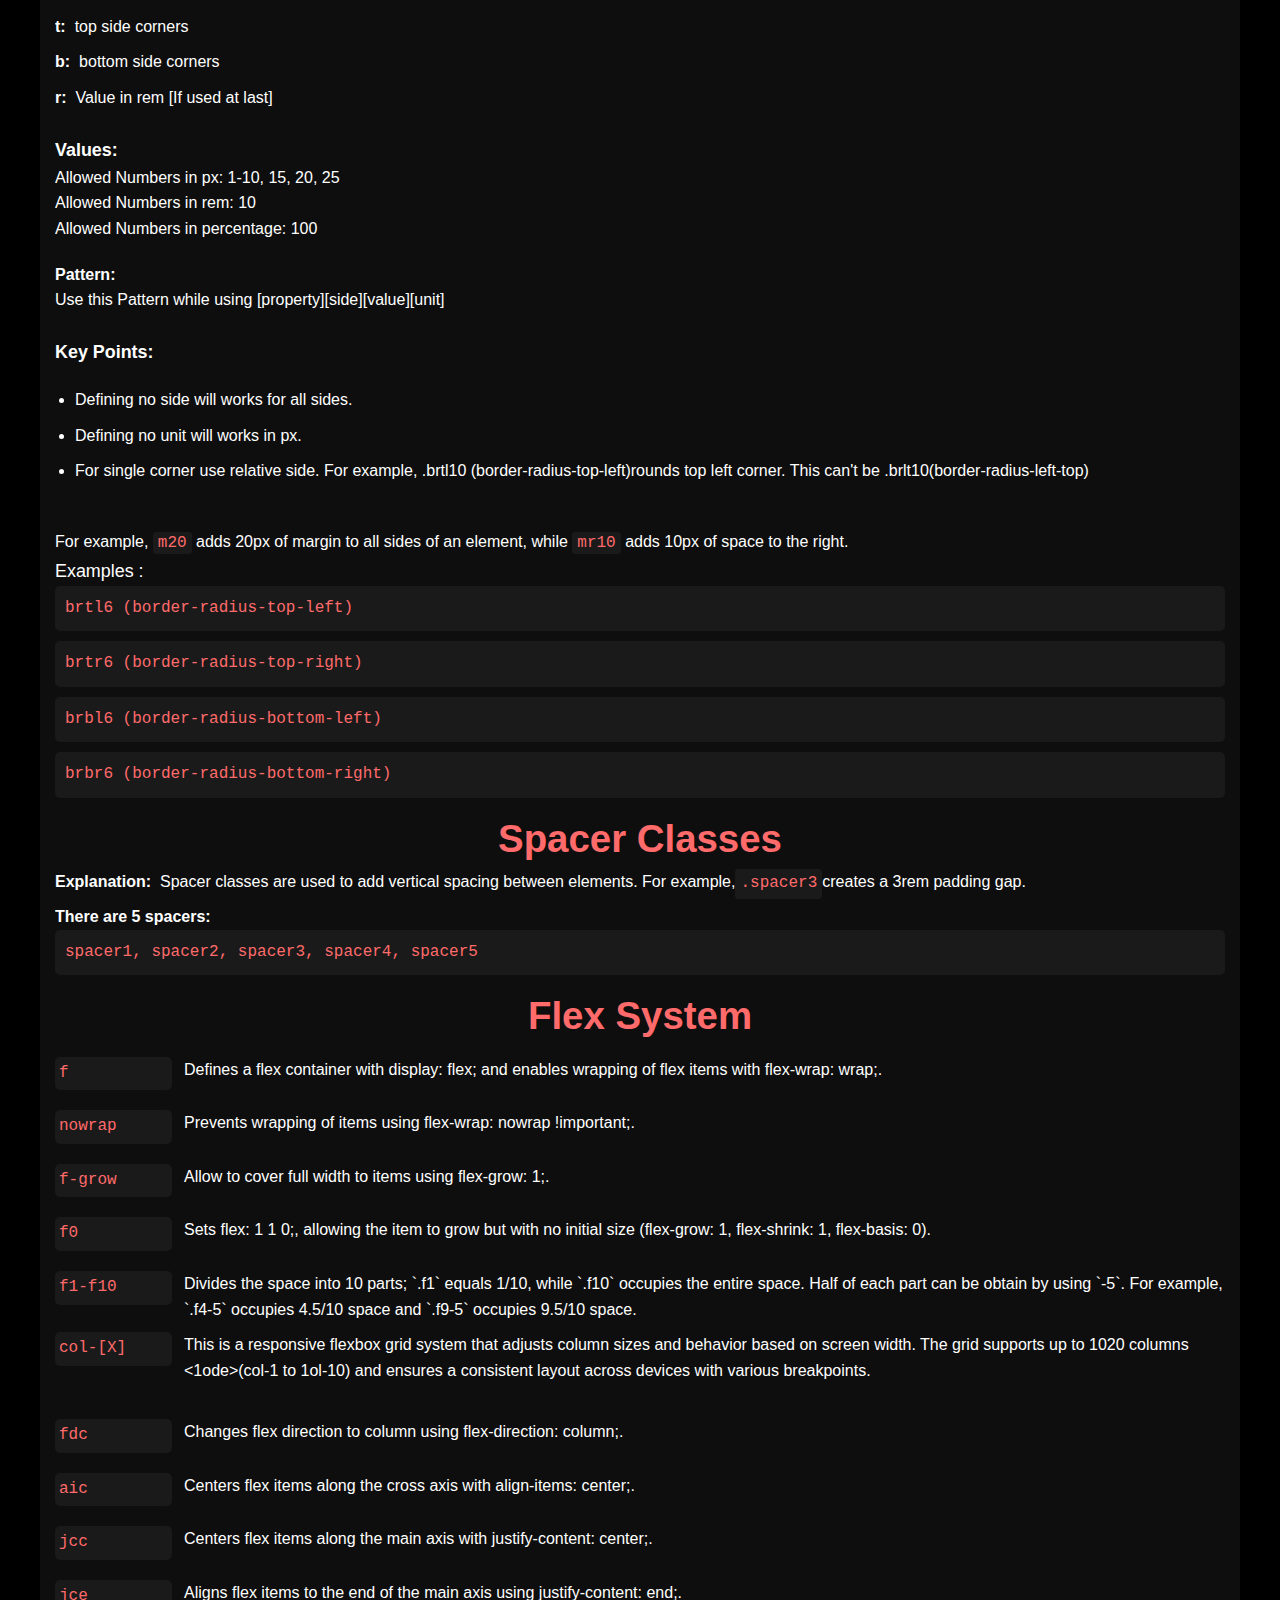
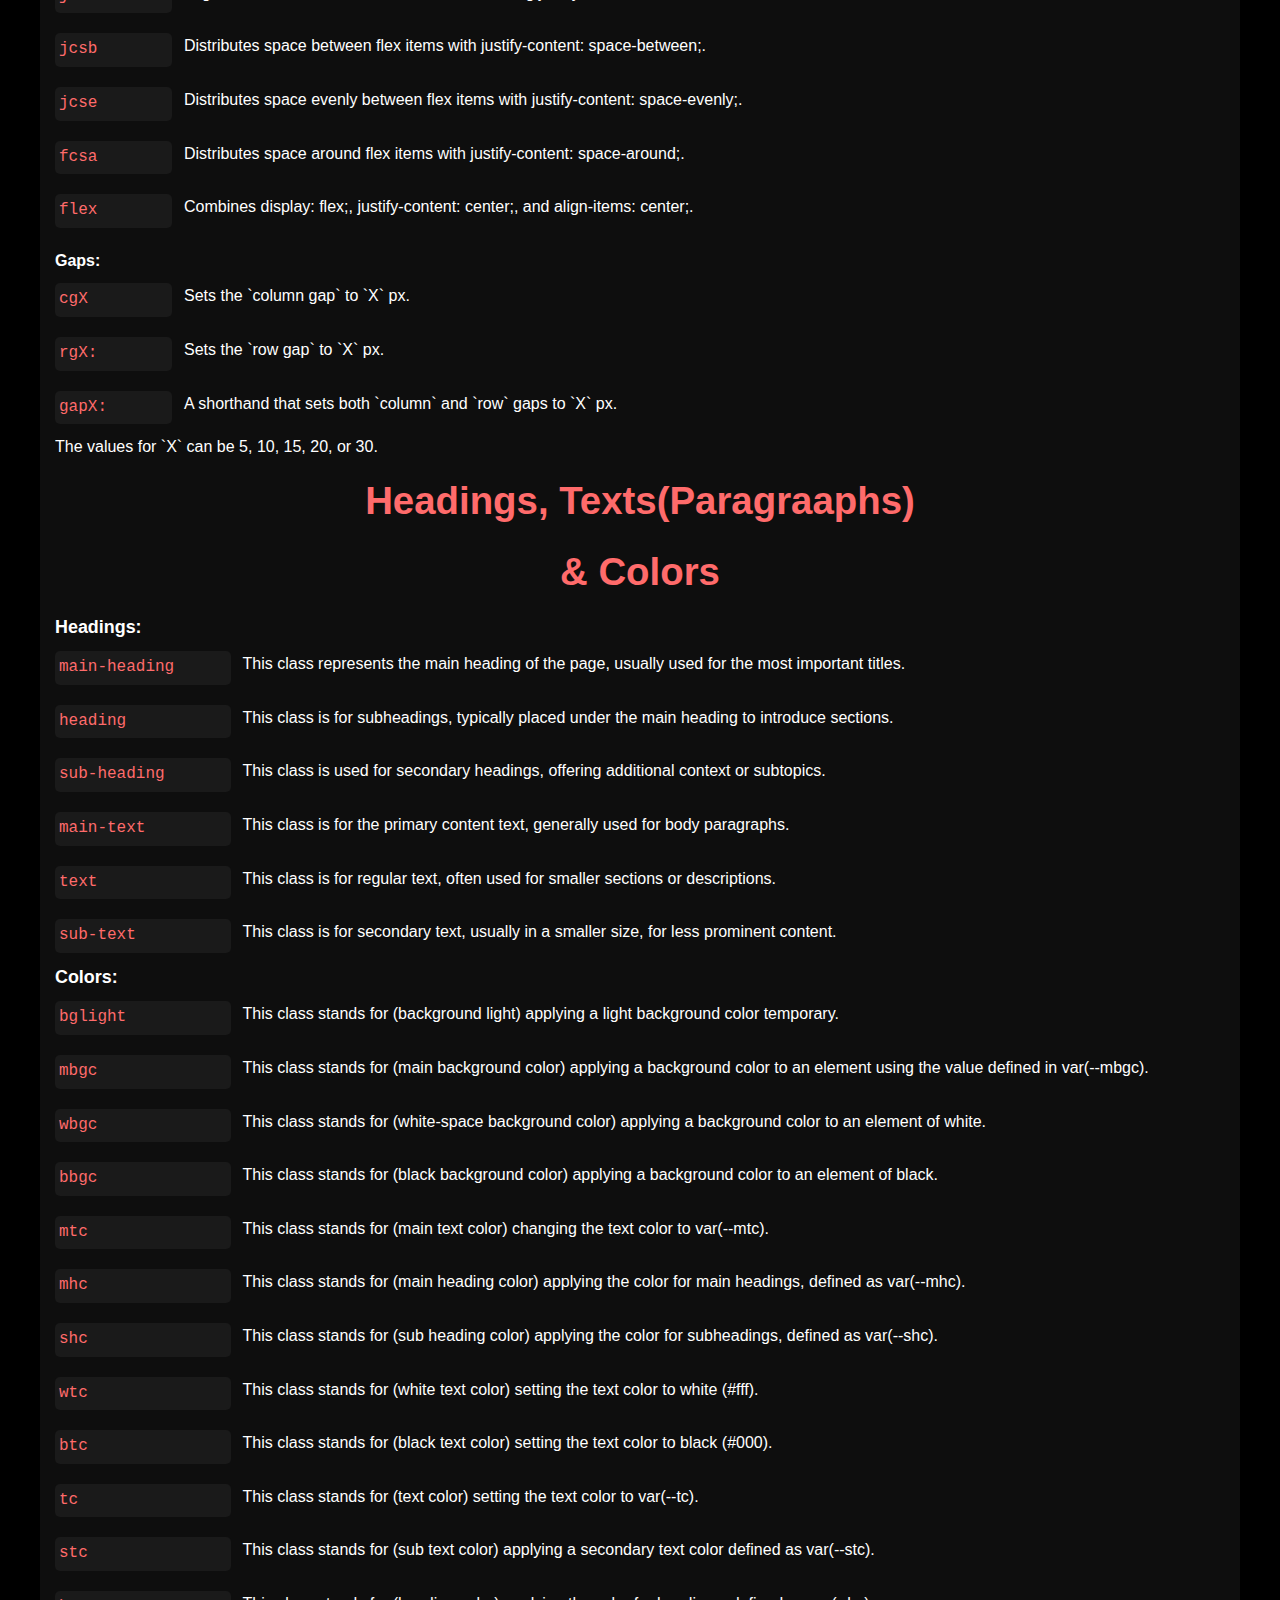
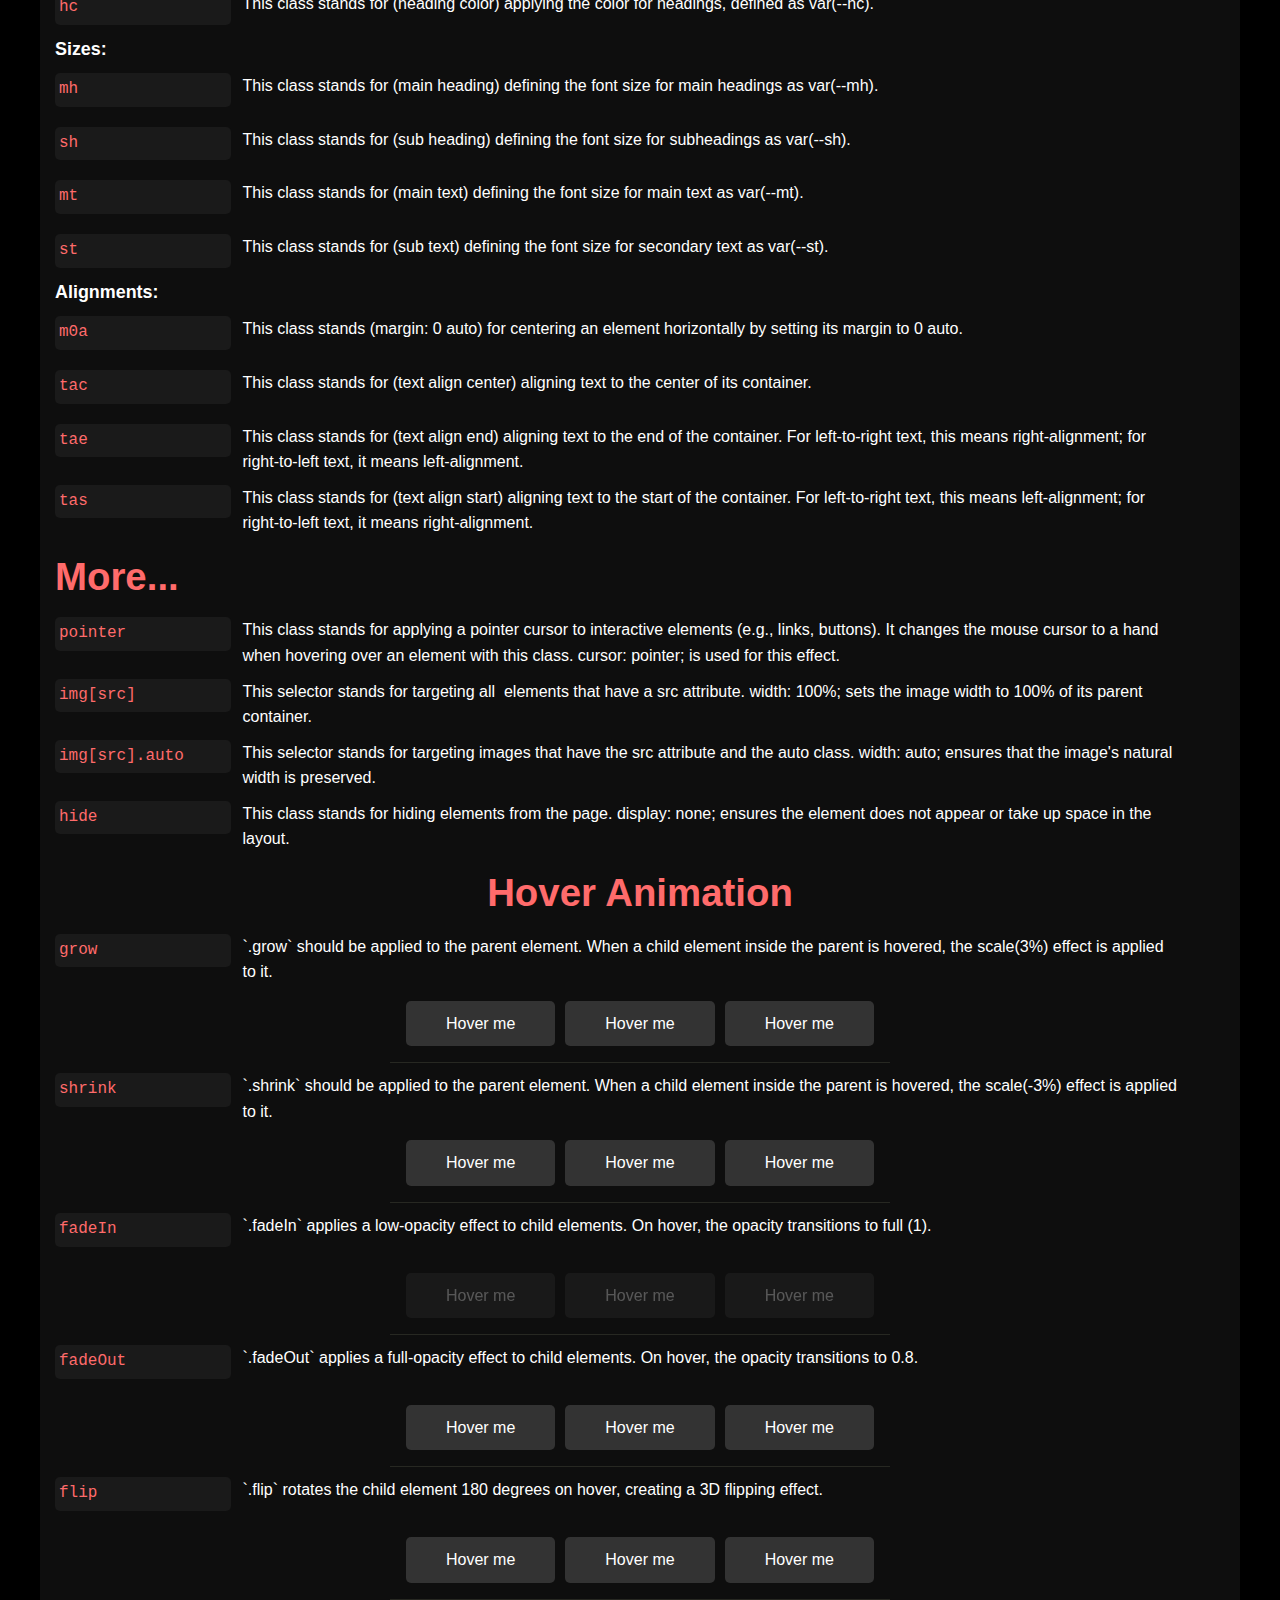
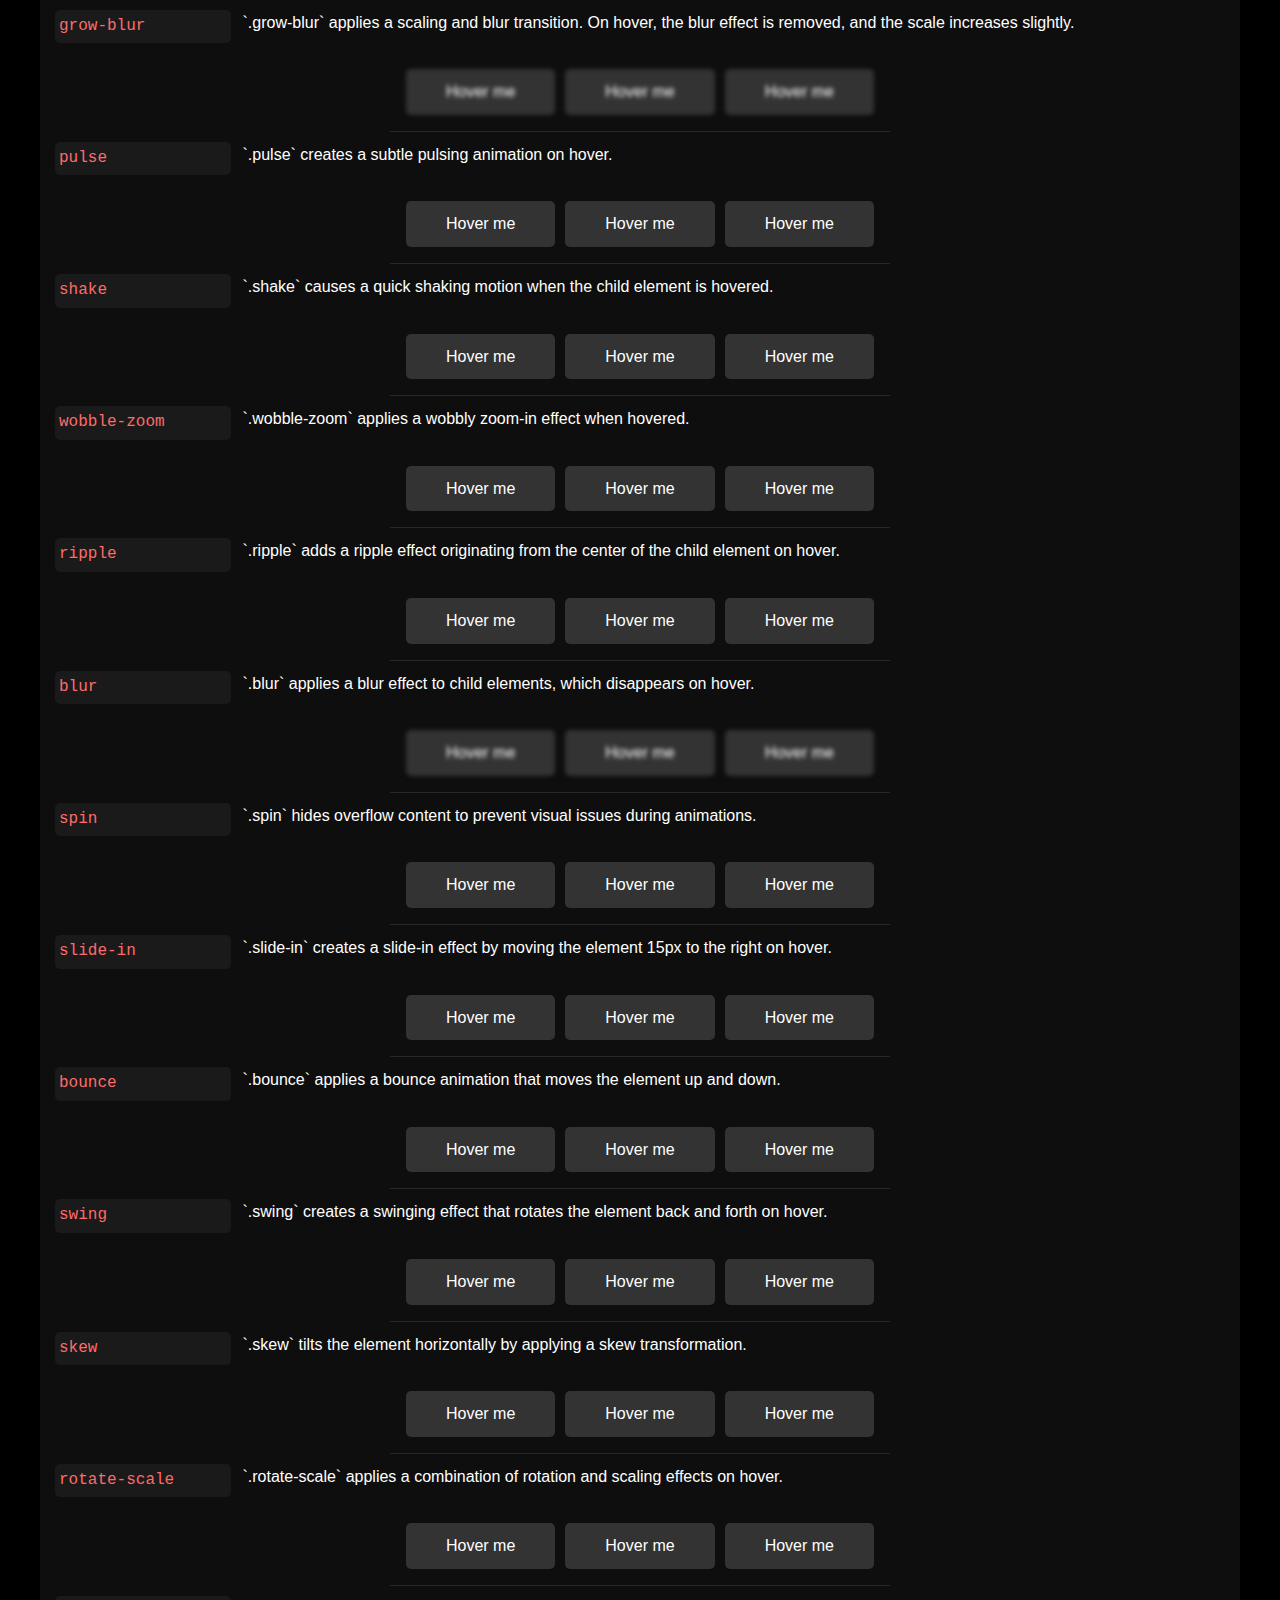
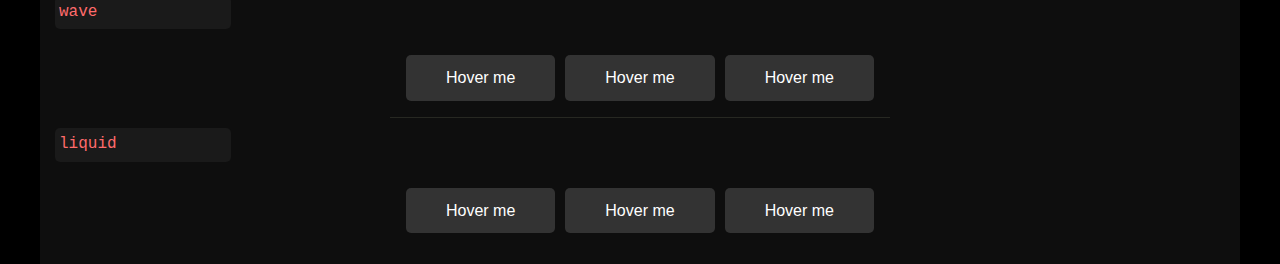
==== commit 22d0d7f3: "version 2.01" ====
--- a/index.html
+++ b/index.html
@@ -4,40 +4,40 @@
     <meta charset="UTF-8" />
     <meta name="viewport" content="width=device-width, initial-scale=1.0" />
     <title>Margin and Padding Classes</title>
-    <link rel="stylesheet" href="./documents/global.css">
-    <link rel="stylesheet" href="./documents/B-style.css">
-    
+    <link rel="stylesheet" href="./documents/global.css" />
+    <link rel="stylesheet" href="./documents/B-style.css" />
   </head>
-  <body>
-    <div class="container wbgc">
-      <h1>Global Css</h1>
+  <body> 
+    <div class="container">
+      <h1 class="main-heading">Global Css</h1>
       <p>
         Global CSS refers to styles that are applied universally across an
         entire website or application, ensuring consistency and uniformity.
         These styles are typically declared in a central stylesheet and affect
         all elements unless overridden by more specific styles.
       </p>
-      <p class="mt mt10 mb10">Global CSS Stylesheet</p>
-      <div class="code-block st">
+      <p class="mt10 mb10">Global CSS Stylesheet</p>
+      <div class="code-block ofxs st">
         &lt;link rel="stylesheet"
         href="https://rfglobalcss.netlify.app/documents/global.css"&gt;
       </div>
-      <div class="code-block st">
-        &lt;script src="href="https://rfglobalcss.netlify.app/documents/C-global.js"&gt;&lt;/script&gt;
+      <div class="code-block ofxs st">
+        &lt;script
+        src="href="https://rfglobalcss.netlify.app/documents/C-global.js"&gt;&lt;/script&gt;
       </div>
       <h2 class="heading mt3r">Margin & Padding Classes</h2>
       <p>
         <strong>Explanation:</strong> Margin and Padding classes control the
         space outside and inner respectively of the element's border.<br />
       </p>
-      <p class="mt"><b>Property Identifiers:</b></p>
-      <div class="f col-7 gap20">
+      <p class="mt20"><b>Property Identifiers:</b></p>
+      <div class="f col-1 gap10">
         <p><b>m:</b> margin</p>
         <p><b>p:</b> padding</p>
       </div>
       <br />
-      <p class="mt"><b>value Identifiers:</b></p>
-      <div class="f col-7 gap20">
+      <p class="mt20"><b>value Identifiers:</b></p>
+      <div class="f col-1 gap10">
         <p><b>l:</b> left-side</p>
         <p><b>r:</b> right-side</p>
         <p><b>t:</b> top-side</p>
@@ -50,13 +50,13 @@
         <p>Allowed Numbers in px: 5, 10, 15, 20, 30</p>
         <p>Allowed Numbers in rem: 1, 2, 3, 5, 10, 30</p>
       </div>
-      <p class="mt"><b>Pattern:</b></p>
-      <div class="f col-7 gap20">
+      <p class="mt20"><b>Pattern:</b></p>
+      <div class="f col-1 gap10">
         <p>Use this Pattern while using [property][side][value][unit]</p>
       </div>
       <br />
-      <p class="mt"><b>Key Points:</b></p>
-      <div class="f col-7 gap20">
+      <p class="mt20"><b>Key Points:</b></p>
+      <div class="f col-1 gap10">
         <ul class="ml20">
           <li style="list-style: disc">
             Defining no side will works for all sides.
@@ -65,27 +65,27 @@
         </ul>
       </div>
       <br />
-      For example, <code>.m20</code> adds 20px of margin to all sides of an
-      element, while <code>.mr10</code> adds 10px of space to the right.
+      For example, <code>m20</code> adds 20px of margin to all sides of an
+      element, while <code>mr10</code> adds 10px of space to the right.
       <p class="mt">Examples :</p>
       <div class="code-block">
-        .pmt1r: adds 10px of padding to the top of 1rem.
+        pt1r: adds 10px of padding to the top of 1rem.
       </div>
       <div class="code-block">
-        .p20: adds 20px of padding to the all sides of 20px.
+        p20: adds 20px of padding to the all sides of 20px.
       </div>
       <h2 class="heading mt3r">Border Radius Classes</h2>
       <p>
         <strong>Explanation:</strong> Border radius classes round the corners of
         an element.
       </p>
-      <p class="mt"><b>Property Identifiers:</b></p>
-      <div class="f col-7 gap20">
+      <p class="mt20"><b>Property Identifiers:</b></p>
+      <div class="f col-1 gap10">
         <p><b>br:</b> border-radius</p>
       </div>
       <br />
-      <p class="mt"><b>Value Identifiers:</b></p>
-      <div class="f col-7 gap20">
+      <p class="mt20"><b>Value Identifiers:</b></p>
+      <div class="f col-1 gap10">
         <p><b>r:</b> right side corners</p>
         <p><b>l:</b> left side corners</p>
         <p><b>t:</b> top side corners</p>
@@ -99,14 +99,14 @@
         <p>Allowed Numbers in rem: 10</p>
         <p>Allowed Numbers in percentage: 100</p>
       </div>
-      <p class="mt"><b>Pattern:</b></p>
-      <div class="f col-7 gap20">
+      <p class="mt20"><b>Pattern:</b></p>
+      <div class="f col-1 gap10">
         <p>Use this Pattern while using [property][side][value][unit]</p>
       </div>
       <br />
       <p class="mt"><b>Key Points:</b></p>
-      <div class="f col-7 gap20">
-        <ul class="ml20">
+      <div class="m20">
+        <ul class="f col-1 gap10">
           <li style="list-style: disc">
             Defining no side will works for all sides.
           </li>
@@ -119,13 +119,13 @@
         </ul>
       </div>
       <br />
-      For example, <code>.m20</code> adds 20px of margin to all sides of an
-      element, while <code>.mr10</code> adds 10px of space to the right.
+      For example, <code>m20</code> adds 20px of margin to all sides of an
+      element, while <code>mr10</code> adds 10px of space to the right.
       <p class="mt">Examples :</p>
-      <div class="code-block">.brtl6 (border-radius-top-left)</div>
-      <div class="code-block">.brtr6 (border-radius-top-right)</div>
-      <div class="code-block">.brbl6 (border-radius-bottom-left)</div>
-      <div class="code-block">.brbr6 (border-radius-bottom-right)</div>
+      <div class="code-block">brtl6 (border-radius-top-left)</div>
+      <div class="code-block">brtr6 (border-radius-top-right)</div>
+      <div class="code-block">brbl6 (border-radius-bottom-left)</div>
+      <div class="code-block">brbr6 (border-radius-bottom-right)</div>
 
       <h2 class="heading mt3r">Spacer Classes</h2>
       <p>
@@ -133,39 +133,39 @@
         spacing between elements. For example, <code>.spacer3</code> creates a
         3rem padding gap.
       </p>
-      <p class="mt mt5"><b>There are 5 spacers:</b></p>
-      <pre class="code-block">
-.spacer1, .spacer2, .spacer3, .spacer4, .spacer5</pre
-      >
+      <p class="mt5"><b>There are 5 spacers:</b></p>
+      <div class="code-block">
+        spacer1, spacer2, spacer3, spacer4, spacer5
+      </div>
       <h2 class="heading mt3r">Flex System</h2>
       <p>
-        <span class="code-block f1">.f</span>
+        <span class="code-block f1">f</span>
         <span class="f9"
           >Defines a flex container with display: flex; and enables wrapping of
           flex items with flex-wrap: wrap;.</span
         >
       </p>
       <p>
-        <span class="code-block f1">.nowrap</span>
+        <span class="code-block f1">nowrap</span>
         <span class="f9"
           >Prevents wrapping of items using flex-wrap: nowrap !important;.</span
         >
       </p>
       <p>
-        <span class="code-block f1">.f-grow</span>
+        <span class="code-block f1">f-grow</span>
         <span class="f9"
           >Allow to cover full width to items using flex-grow: 1;.</span
         >
       </p>
       <p>
-        <span class="code-block f1">.f0</span>
+        <span class="code-block f1">f0</span>
         <span class="f9"
           >Sets flex: 1 1 0;, allowing the item to grow but with no initial size
           (flex-grow: 1, flex-shrink: 1, flex-basis: 0).</span
         >
       </p>
       <p>
-        <span class="code-block f1">.f1-f10</span>
+        <span class="code-block f1">f1-f10</span>
         <span class="f9"
           >Divides the space into 10 parts; `.f1` equals 1/10, while `.f10`
           occupies the entire space. Half of each part can be obtain by using
@@ -174,87 +174,88 @@
         >
       </p>
       <p>
-        <span class="code-block f1">.col-[X]</span>
+        <span class="code-block f1">col-[X]</span>
         <span class="f9">
           <span>
-            This is a responsive flexbox grid system that adjusts column sizes and behavior based on screen width. The grid supports up to 10 columns <code>(col-1 to col-10)</code> and ensures a consistent layout across devices with various breakpoints.
+            This is a responsive flexbox grid system that adjusts column sizes
+            and behavior based on screen width. The grid supports up to 1020
+            columns <1ode>(col-1 to 1ol-10)</1ode> and ensures a consistent
+            layout across devices with various breakpoints.
           </span>
           <br />
           <br />
-          <span>
-            
-          </span>
+          <span> </span>
         </span>
       </p>
 
       <p>
-        <span class="code-block f1">.fdc</span>
+        <span class="code-block f1">fdc</span>
         <span class="f9"
           >Changes flex direction to column using flex-direction: column;.</span
         >
       </p>
       <p>
-        <span class="code-block f1">.aic</span>
+        <span class="code-block f1">aic</span>
         <span class="f9"
           >Centers flex items along the cross axis with align-items:
           center;.</span
         >
       </p>
       <p>
-        <span class="code-block f1">.jcc</span>
+        <span class="code-block f1">jcc</span>
         <span class="f9"
           >Centers flex items along the main axis with justify-content:
           center;.</span
         >
       </p>
       <p>
-        <span class="code-block f1">.jce</span>
+        <span class="code-block f1">jce</span>
         <span class="f9"
           >Aligns flex items to the end of the main axis using justify-content:
           end;.</span
         >
       </p>
       <p>
-        <span class="code-block f1">.jcsb</span>
+        <span class="code-block f1">jcsb</span>
         <span class="f9"
           >Distributes space between flex items with justify-content:
           space-between;.</span
         >
       </p>
       <p>
-        <span class="code-block f1">.jcse</span>
+        <span class="code-block f1">jcse</span>
         <span class="f9"
           >Distributes space evenly between flex items with justify-content:
           space-evenly;.</span
         >
       </p>
       <p>
-        <span class="code-block f1">.fcsa</span>
+        <span class="code-block f1">fcsa</span>
         <span class="f9"
           >Distributes space around flex items with justify-content:
           space-around;.</span
         >
       </p>
       <p>
-        <span class="code-block f1">.flex</span>
+        <span class="code-block f1">flex</span>
         <span class="f9"
           >Combines display: flex;, justify-content: center;, and align-items:
           center;.</span
         >
       </p>
       <p>
-        <b class="mt mt10">Gaps:</b>
-      </p>
-      <p>
-        <span class="code-block f1">.cgX</span>
+        <b class="mt10">Gaps:</b>
+      </p>
+      <p>
+        <span class="code-block f1">cgX</span>
         <span class="f9">Sets the `column gap` to `X` px.</span>
       </p>
       <p>
-        <span class="code-block f1">.rgX: </span>
+        <span class="code-block f1">rgX: </span>
         <span class="f9">Sets the `row gap` to `X` px.</span>
       </p>
       <p>
-        <span class="code-block f1">.gapX: </span>
+        <span class="code-block f1">gapX: </span>
         <span class="f9"
           >A shorthand that sets both `column` and `row` gaps to `X` px.</span
         >
@@ -267,155 +268,160 @@
       <!--  -->
       <b class="mt">Headings:</b>
       <p>
-        <span class="code-block f1-5">.main-heading</span>
-        <span class="f8-5"
-          >This class represents the main heading of the page, usually used for the most important titles.</span
-        >
-      </p>
-      <p>
-        <span class="code-block f1-5">.heading</span>
-        <span class="f8-5"
-          >This class is for subheadings, typically placed under the main heading to introduce sections.</span
-        >
-      </p>
-      <p>
-        <span class="code-block f1-5">.sub-heading</span>
-        <span class="f8-5"
-          >This class is used for secondary headings, offering additional context or subtopics.</span
-        >
-      </p>
-      <p>
-        <span class="code-block f1-5">.main-text</span>
-        <span class="f8-5"
-          >This class is for the primary content text, generally used for body paragraphs.</span
-        >
-      </p>
-      <p>
-        <span class="code-block f1-5">.text</span>
-        <span class="f8-5"
-          >This class is for regular text, often used for smaller sections or descriptions.</span
-        >
-      </p>
-      <p>
-        <span class="code-block f1-5">.sub-text</span>
-        <span class="f8-5"
-          >This class is for secondary text, usually in a smaller size, for less prominent content.</span
-        >
-      </p>
-      
+        <span class="code-block f1-5">main-heading</span>
+        <span class="f8"
+          >This class represents the main heading of the page, usually used for
+          the most important titles.</span
+        >
+      </p>
+      <p>
+        <span class="code-block f1-5">heading</span>
+        <span class="f8"
+          >This class is for subheadings, typically placed under the main
+          heading to introduce sections.</span
+        >
+      </p>
+      <p>
+        <span class="code-block f1-5">sub-heading</span>
+        <span class="f8"
+          >This class is used for secondary headings, offering additional
+          context or subtopics.</span
+        >
+      </p>
+      <p>
+        <span class="code-block f1-5">main-text</span>
+        <span class="f8"
+          >This class is for the primary content text, generally used for body
+          paragraphs.</span
+        >
+      </p>
+      <p>
+        <span class="code-block f1-5">text</span>
+        <span class="f8"
+          >This class is for regular text, often used for smaller sections or
+          descriptions.</span
+        >
+      </p>
+      <p>
+        <span class="code-block f1-5">sub-text</span>
+        <span class="f8"
+          >This class is for secondary text, usually in a smaller size, for less
+          prominent content.</span
+        >
+      </p>
 
       <b class="mt">Colors:</b>
 
       <p>
-        <span class="code-block f1-5">.bglight</span>
-        <span class="f8-5"
+        <span class="code-block f1-5">bglight</span>
+        <span class="f8"
           >This class stands for (background light) applying a light background
           color temporary.</span
         >
       </p>
       <p></p>
       <p>
-        <span class="code-block f1-5">.mbgc</span>
-        <span class="f8-5"
+        <span class="code-block f1-5">mbgc</span>
+        <span class="f8"
           >This class stands for (main background color) applying a background
           color to an element using the value defined in var(--mbgc).</span
         >
       </p>
       <p>
-        <span class="code-block f1-5">.wbgc</span>
-        <span class="f8-5"
+        <span class="code-block f1-5">wbgc</span>
+        <span class="f8"
           >This class stands for (white-space background color) applying a
           background color to an element of white.</span
         >
       </p>
       <p>
-        <span class="code-block f1-5">.bbgc</span>
-        <span class="f8-5"
+        <span class="code-block f1-5">bbgc</span>
+        <span class="f8"
           >This class stands for (black background color) applying a background
           color to an element of black.</span
         >
       </p>
       <p>
-        <span class="code-block f1-5">.mtc</span>
-        <span class="f8-5"
+        <span class="code-block f1-5">mtc</span>
+        <span class="f8"
           >This class stands for (main text color) changing the text color to
           var(--mtc).</span
         >
       </p>
       <p>
-        <span class="code-block f1-5">.mhc</span>
-        <span class="f8-5"
+        <span class="code-block f1-5">mhc</span>
+        <span class="f8"
           >This class stands for (main heading color) applying the color for
           main headings, defined as var(--mhc).</span
         >
       </p>
       <p>
-        <span class="code-block f1-5">.shc</span>
-        <span class="f8-5"
+        <span class="code-block f1-5">shc</span>
+        <span class="f8"
           >This class stands for (sub heading color) applying the color for
           subheadings, defined as var(--shc).</span
         >
       </p>
       <p>
-        <span class="code-block f1-5">.wtc</span>
-        <span class="f8-5"
+        <span class="code-block f1-5">wtc</span>
+        <span class="f8"
           >This class stands for (white text color) setting the text color to
           white (#fff).</span
         >
       </p>
       <p>
-        <span class="code-block f1-5">.btc</span>
-        <span class="f8-5"
+        <span class="code-block f1-5">btc</span>
+        <span class="f8"
           >This class stands for (black text color) setting the text color to
           black (#000).</span
         >
       </p>
       <p>
-        <span class="code-block f1-5">.tc</span>
-        <span class="f8-5"
+        <span class="code-block f1-5">tc</span>
+        <span class="f8"
           >This class stands for (text color) setting the text color to
           var(--tc).</span
         >
       </p>
       <p>
-        <span class="code-block f1-5">.stc</span>
-        <span class="f8-5"
+        <span class="code-block f1-5">stc</span>
+        <span class="f8"
           >This class stands for (sub text color) applying a secondary text
           color defined as var(--stc).</span
         >
       </p>
       <p>
-        <span class="code-block f1-5">.hc</span>
-        <span class="f8-5"
+        <span class="code-block f1-5">hc</span>
+        <span class="f8"
           >This class stands for (heading color) applying the color for
           headings, defined as var(--hc).</span
         >
       </p>
       <b class="mt">Sizes:</b>
       <p>
-        <span class="code-block f1-5">.mh</span>
-        <span class="f8-5"
+        <span class="code-block f1-5">mh</span>
+        <span class="f8"
           >This class stands for (main heading) defining the font size for main
           headings as var(--mh).</span
         >
       </p>
       <p>
-        <span class="code-block f1-5">.sh</span>
-        <span class="f8-5"
+        <span class="code-block f1-5">sh</span>
+        <span class="f8"
           >This class stands for (sub heading) defining the font size for
           subheadings as var(--sh).</span
         >
       </p>
       <p>
-        <span class="code-block f1-5">.mt</span>
-        <span class="f8-5"
+        <span class="code-block f1-5">mt</span>
+        <span class="f8"
           >This class stands for (main text) defining the font size for main
           text as var(--mt).</span
         >
       </p>
       <p>
-        <span class="code-block f1-5">.st</span>
-        <span class="f8-5"
+        <span class="code-block f1-5">st</span>
+        <span class="f8"
           >This class stands for (sub text) defining the font size for secondary
           text as var(--st).</span
         >
@@ -423,30 +429,30 @@
       <b class="mt">Alignments:</b>
 
       <p>
-        <span class="code-block f1-5">.m0a</span>
-        <span class="f8-5"
+        <span class="code-block f1-5">m0a</span>
+        <span class="f8"
           >This class stands (margin: 0 auto) for centering an element
           horizontally by setting its margin to 0 auto.</span
         >
       </p>
       <p>
-        <span class="code-block f1-5">.tac</span>
-        <span class="f8-5"
+        <span class="code-block f1-5">tac</span>
+        <span class="f8"
           >This class stands for (text align center) aligning text to the center
           of its container.</span
         >
       </p>
       <p>
-        <span class="code-block f1-5">.tae</span>
-        <span class="f8-5"
+        <span class="code-block f1-5">tae</span>
+        <span class="f8"
           >This class stands for (text align end) aligning text to the end of
           the container. For left-to-right text, this means right-alignment; for
           right-to-left text, it means left-alignment.</span
         >
       </p>
       <p>
-        <span class="code-block f1-5">.tas</span>
-        <span class="f8-5"
+        <span class="code-block f1-5">tas</span>
+        <span class="f8"
           >This class stands for (text align start) aligning text to the start
           of the container. For left-to-right text, this means left-alignment;
           for right-to-left text, it means right-alignment.</span
@@ -454,8 +460,8 @@
       </p>
       <h2 class="mt3r heading tas">More...</h2>
       <p>
-        <span class="code-block f1-5">.pointer</span>
-        <span class="f8-5"
+        <span class="code-block f1-5">pointer</span>
+        <span class="f8"
           >This class stands for applying a pointer cursor to interactive
           elements (e.g., links, buttons). It changes the mouse cursor to a hand
           when hovering over an element with this class. cursor: pointer; is
@@ -464,7 +470,7 @@
       </p>
       <p>
         <span class="code-block f1-5">img[src]</span>
-        <span class="f8-5"
+        <span class="f8"
           >This selector stands for targeting all <img /> elements that have a
           src attribute. width: 100%; sets the image width to 100% of its parent
           container.</span
@@ -472,15 +478,15 @@
       </p>
       <p>
         <span class="code-block f1-5">img[src].auto</span>
-        <span class="f8-5"
+        <span class="f8"
           >This selector stands for targeting images that have the src attribute
           and the auto class. width: auto; ensures that the image's natural
           width is preserved.</span
         >
       </p>
       <p>
-        <span class="code-block f1-5">.hide</span>
-        <span class="f8-5"
+        <span class="code-block f1-5">hide</span>
+        <span class="f8"
           >This class stands for hiding elements from the page. display: none;
           ensures the element does not appear or take up space in the
           layout.</span
@@ -488,8 +494,8 @@
       </p>
       <h2 class="mt3r heading">Hover Animation</h2>
       <p>
-        <span class="code-block f1-5">.grow</span>
-        <span class="f8-5"
+        <span class="code-block f1-5">grow</span>
+        <span class="f8"
           >`.grow` should be applied to the parent element. When a child element
           inside the parent is hovered, the scale(3%) effect is applied to
           it.</span
@@ -502,8 +508,8 @@
       </div>
 
       <p>
-        <span class="code-block f1-5">.shrink</span>
-        <span class="f8-5"
+        <span class="code-block f1-5">shrink</span>
+        <span class="f8"
           >`.shrink` should be applied to the parent element. When a child
           element inside the parent is hovered, the scale(-3%) effect is applied
           to it.</span
@@ -516,8 +522,8 @@
       </div>
 
       <p>
-        <span class="code-block f1-5">.fadeIn</span>
-        <span class="f8-5"
+        <span class="code-block f1-5">fadeIn</span>
+        <span class="f8"
           >`.fadeIn` applies a low-opacity effect to child elements. On hover,
           the opacity transitions to full (1).</span
         >
@@ -529,8 +535,8 @@
       </div>
 
       <p>
-        <span class="code-block f1-5">.fadeOut</span>
-        <span class="f8-5"
+        <span class="code-block f1-5">fadeOut</span>
+        <span class="f8"
           >`.fadeOut` applies a full-opacity effect to child elements. On hover,
           the opacity transitions to 0.8.</span
         >
@@ -542,8 +548,8 @@
       </div>
 
       <p>
-        <span class="code-block f1-5">.flip</span>
-        <span class="f8-5"
+        <span class="code-block f1-5">flip</span>
+        <span class="f8"
           >`.flip` rotates the child element 180 degrees on hover, creating a 3D
           flipping effect.</span
         >
@@ -555,8 +561,8 @@
       </div>
 
       <p>
-        <span class="code-block f1-5">.grow-blur</span>
-        <span class="f8-5"
+        <span class="code-block f1-5">grow-blur</span>
+        <span class="f8"
           >`.grow-blur` applies a scaling and blur transition. On hover, the
           blur effect is removed, and the scale increases slightly.</span
         >
@@ -568,8 +574,8 @@
       </div>
 
       <p>
-        <span class="code-block f1-5">.pulse</span>
-        <span class="f8-5"
+        <span class="code-block f1-5">pulse</span>
+        <span class="f8"
           >`.pulse` creates a subtle pulsing animation on hover.</span
         >
       </p>
@@ -580,8 +586,8 @@
       </div>
 
       <p>
-        <span class="code-block f1-5">.shake</span>
-        <span class="f8-5"
+        <span class="code-block f1-5">shake</span>
+        <span class="f8"
           >`.shake` causes a quick shaking motion when the child element is
           hovered.</span
         >
@@ -593,8 +599,8 @@
       </div>
 
       <p>
-        <span class="code-block f1-5">.wobble-zoom</span>
-        <span class="f8-5"
+        <span class="code-block f1-5">wobble-zoom</span>
+        <span class="f8"
           >`.wobble-zoom` applies a wobbly zoom-in effect when hovered.</span
         >
       </p>
@@ -605,8 +611,8 @@
       </div>
 
       <p>
-        <span class="code-block f1-5">.ripple</span>
-        <span class="f8-5"
+        <span class="code-block f1-5">ripple</span>
+        <span class="f8"
           >`.ripple` adds a ripple effect originating from the center of the
           child element on hover.</span
         >
@@ -618,8 +624,8 @@
       </div>
 
       <p>
-        <span class="code-block f1-5">.blur</span>
-        <span class="f8-5"
+        <span class="code-block f1-5">blur</span>
+        <span class="f8"
           >`.blur` applies a blur effect to child elements, which disappears on
           hover.</span
         >
@@ -630,9 +636,10 @@
         <div class="example-box">Hover me</div>
       </div>
       <p>
-        <span class="code-block f1-5">.spin</span>
-        <span class="f8-5">
-          `.spin` hides overflow content to prevent visual issues during animations.
+        <span class="code-block f1-5">spin</span>
+        <span class="f8">
+          `.spin` hides overflow content to prevent visual issues during
+          animations.
         </span>
       </p>
       <div class="spin examples">
@@ -640,11 +647,12 @@
         <div class="example-box">Hover me</div>
         <div class="example-box">Hover me</div>
       </div>
-      
-      <p>
-        <span class="code-block f1-5">.slide-in</span>
-        <span class="f8-5">
-          `.slide-in` creates a slide-in effect by moving the element 15px to the right on hover.
+
+      <p>
+        <span class="code-block f1-5">slide-in</span>
+        <span class="f8">
+          `.slide-in` creates a slide-in effect by moving the element 15px to
+          the right on hover.
         </span>
       </p>
       <div class="slide-in examples">
@@ -652,11 +660,12 @@
         <div class="example-box">Hover me</div>
         <div class="example-box">Hover me</div>
       </div>
-      
-      <p>
-        <span class="code-block f1-5">.bounce</span>
-        <span class="f8-5">
-          `.bounce` applies a bounce animation that moves the element up and down.
+
+      <p>
+        <span class="code-block f1-5">bounce</span>
+        <span class="f8">
+          `.bounce` applies a bounce animation that moves the element up and
+          down.
         </span>
       </p>
       <div class="bounce examples">
@@ -664,11 +673,12 @@
         <div class="example-box">Hover me</div>
         <div class="example-box">Hover me</div>
       </div>
-      
-      <p>
-        <span class="code-block f1-5">.swing</span>
-        <span class="f8-5">
-          `.swing` creates a swinging effect that rotates the element back and forth on hover.
+
+      <p>
+        <span class="code-block f1-5">swing</span>
+        <span class="f8">
+          `.swing` creates a swinging effect that rotates the element back and
+          forth on hover.
         </span>
       </p>
       <div class="swing examples">
@@ -676,11 +686,12 @@
         <div class="example-box">Hover me</div>
         <div class="example-box">Hover me</div>
       </div>
-      
-      <p>
-        <span class="code-block f1-5">.skew</span>
-        <span class="f8-5">
-          `.skew` tilts the element horizontally by applying a skew transformation.
+
+      <p>
+        <span class="code-block f1-5">skew</span>
+        <span class="f8">
+          `.skew` tilts the element horizontally by applying a skew
+          transformation.
         </span>
       </p>
       <div class="skew examples">
@@ -688,11 +699,12 @@
         <div class="example-box">Hover me</div>
         <div class="example-box">Hover me</div>
       </div>
-      
-      <p>
-        <span class="code-block f1-5">.rotate-scale</span>
-        <span class="f8-5">
-          `.rotate-scale` applies a combination of rotation and scaling effects on hover.
+
+      <p>
+        <span class="code-block f1-5">rotate-scale</span>
+        <span class="f8">
+          `.rotate-scale` applies a combination of rotation and scaling effects
+          on hover.
         </span>
       </p>
       <div class="rotate-scale examples">
@@ -701,7 +713,7 @@
         <div class="example-box">Hover me</div>
       </div>
       <p>
-        <span class="code-block f1-5">.wave</span>
+        <span class="code-block f1-5">wave</span>
       </p>
       <div class="wave examples">
         <div class="example-box">Hover me</div>
@@ -709,15 +721,13 @@
         <div class="example-box">Hover me</div>
       </div>
       <p>
-        <span class="code-block f1-5">.liquid</span>
+        <span class="code-block f1-5">liquid</span>
       </p>
       <div class="liquid examples">
         <div class="example-box">Hover me</div>
         <div class="example-box">Hover me</div>
         <div class="example-box">Hover me</div>
       </div>
-      
-      
     </div>
   </body>
-</html>+</html>
--- a/documents/B-style.css
+++ b/documents/B-style.css
@@ -6,31 +6,26 @@
   --light-gray: #4d4d4d;
   --white: #fff;
   --accent: #ff6b6b;
+  --mh: clamp(2.8rem, 7vw, 9rem);
+  --mhc: #ff6b6b;
+  --hc: #ff6b6b;
+  --container-size: 1200px;
   --font: "Arial", sans-serif;
   --transition: all 0.3s ease;
 }
+
 
 body {
   font-family: var(--font);
   color: var(--white);
   background-color: var(--black);
   line-height: 1.6;
-  margin: 0;
-  padding: 0;
 }
 
 .container {
-  max-width: 1200px;
-  margin: 0 auto;
   background-color: #0e0e0e;
-  padding: 20px;
 }
 
-h1,
-h2,
-h3 {
-  color: var(--accent);
-}
 
 code {
   background-color: var(--dark-gray);
@@ -81,83 +76,28 @@
 p:has(.code-block) {
   margin-top: 10px;
 }
-.f {
-  display: flex;
-  flex-wrap: wrap;
-}
-
-.col-7 {
-  flex: 0 0 calc(100% / 7);
-}
-
-.gap20 {
-  gap: 20px;
-}
-
-.mt {
-  margin-top: 10px;
-}
-
-.mb10 {
-  margin-bottom: 10px;
-}
-
-.ml20 {
-  margin-left: 20px;
-}
-
-.heading {
-  font-size: 2rem;
-  color: var(--accent);
-}
-
-.examples {
-  display: flex;
-  gap: 10px;
-  margin: 20px 0;
-}
 
 .example-box {
   background-color: var(--gray);
   color: var(--white);
-  padding: 20px;
+  padding: 10px;
   text-align: center;
+  cursor: pointer;
   border-radius: 5px;
   flex: 1;
 }
-
-/* .example-box:hover {
-  background-color: var(--light-gray);
-  transform: scale(1.05);
-} */
-
-/*  */
-/*  */
-/*  */
-/*  */
-/*  */
-/*  */
-/*  */
-/*  */
-
-
-:root {
-  font-size: 1rem;
-  --font-family: "Segoe UI";
-  --container-size: 1000px;
-}
-
-.example-box {
-  cursor: pointer;
-}
-
 .examples {
-  width: 500px;
+  max-width: 500px;
+  width: 100%;
+  column-gap: 10px;
   margin: 0 auto;
   display: flex;
   flex-wrap: wrap;
   padding: 1rem;
   border-bottom: #272822 1px solid;
+}
+.examples:last-child {
+  border-bottom: none;
 }
 h1,
 h2 {
@@ -170,15 +110,6 @@
   margin-right: 12px;
   display: inline-block;
 }
-
-h1 {
-  font-size: 4rem;
-}
-
-h2 {
-  font-size: 2rem;
-}
-
 .code-block:before {
   content: "";
   position: absolute;
@@ -201,9 +132,13 @@
   );
   border-radius: 10px;
 }
+.ofxs{
+  overflow-x: scroll;
+}
 p {
   display: flex;
   align-items: start;
+  overflow-x: hidden;
 }
 
 .code-block span {
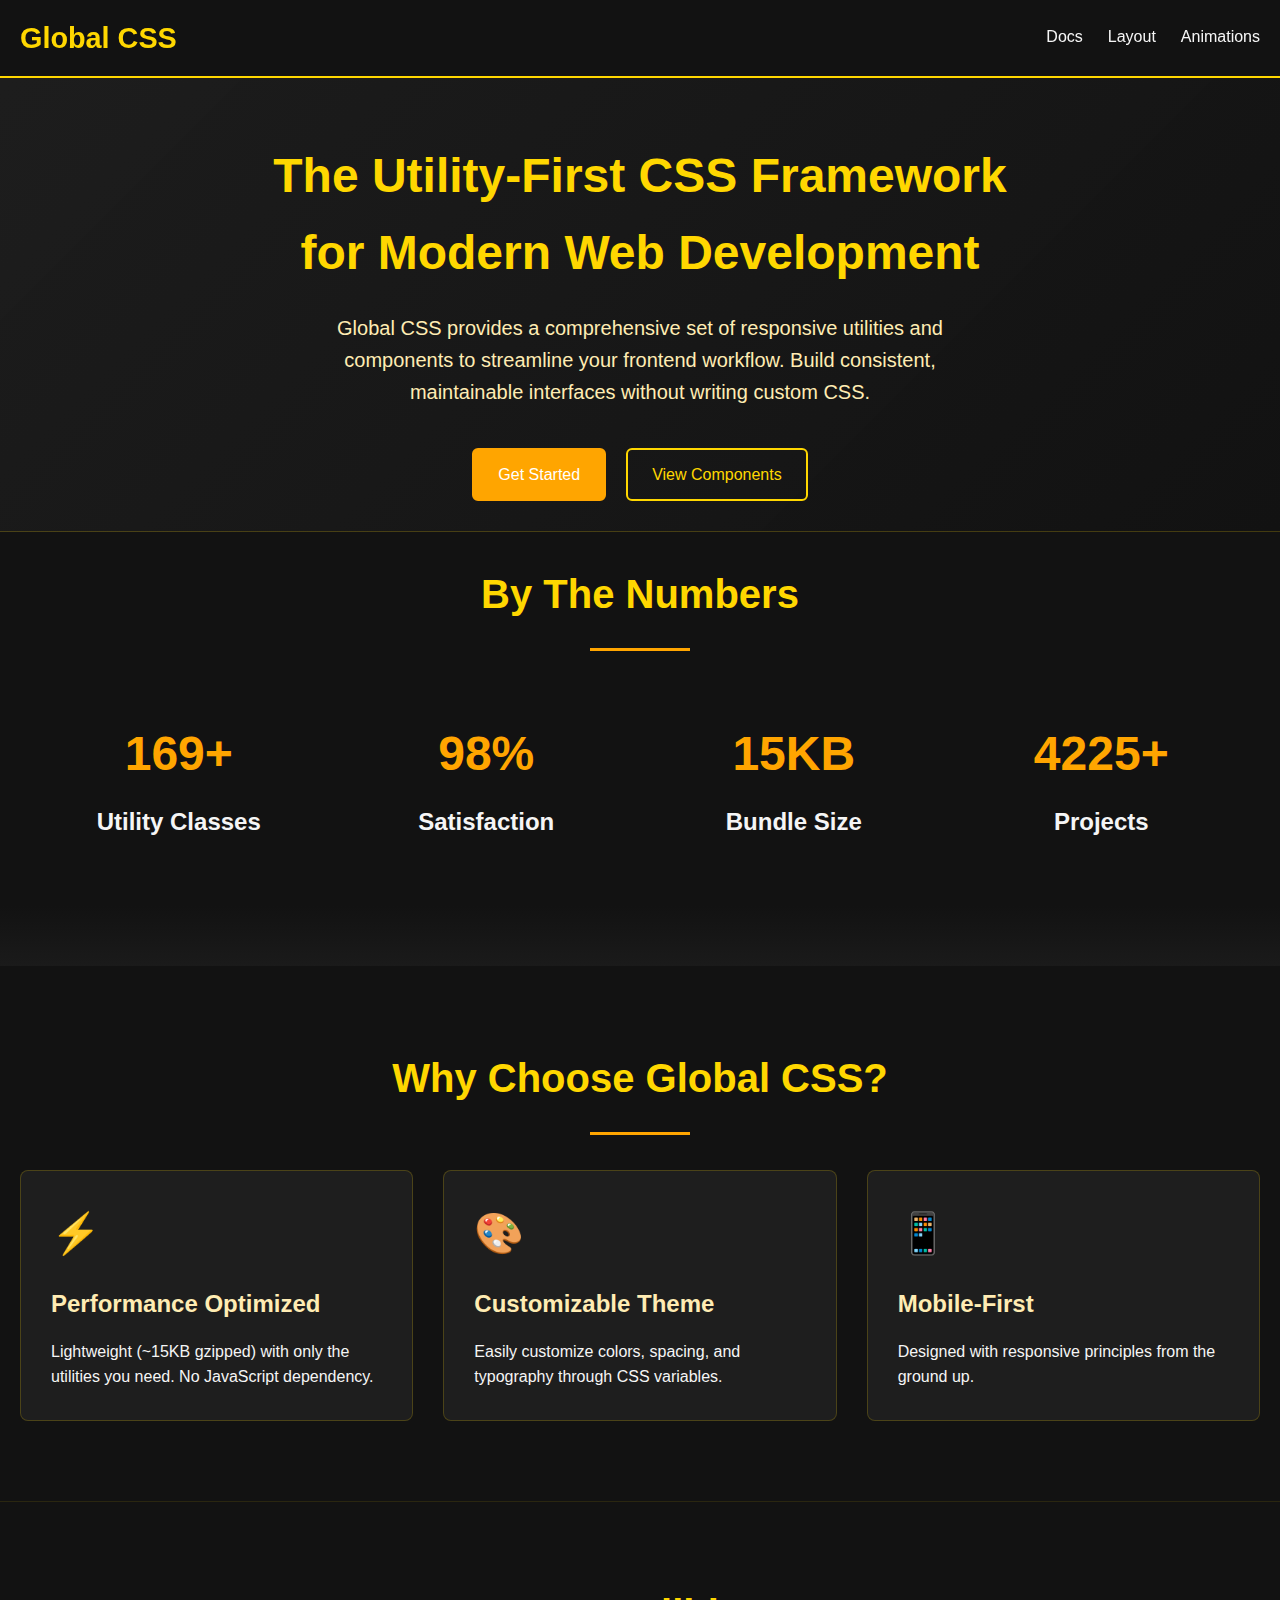
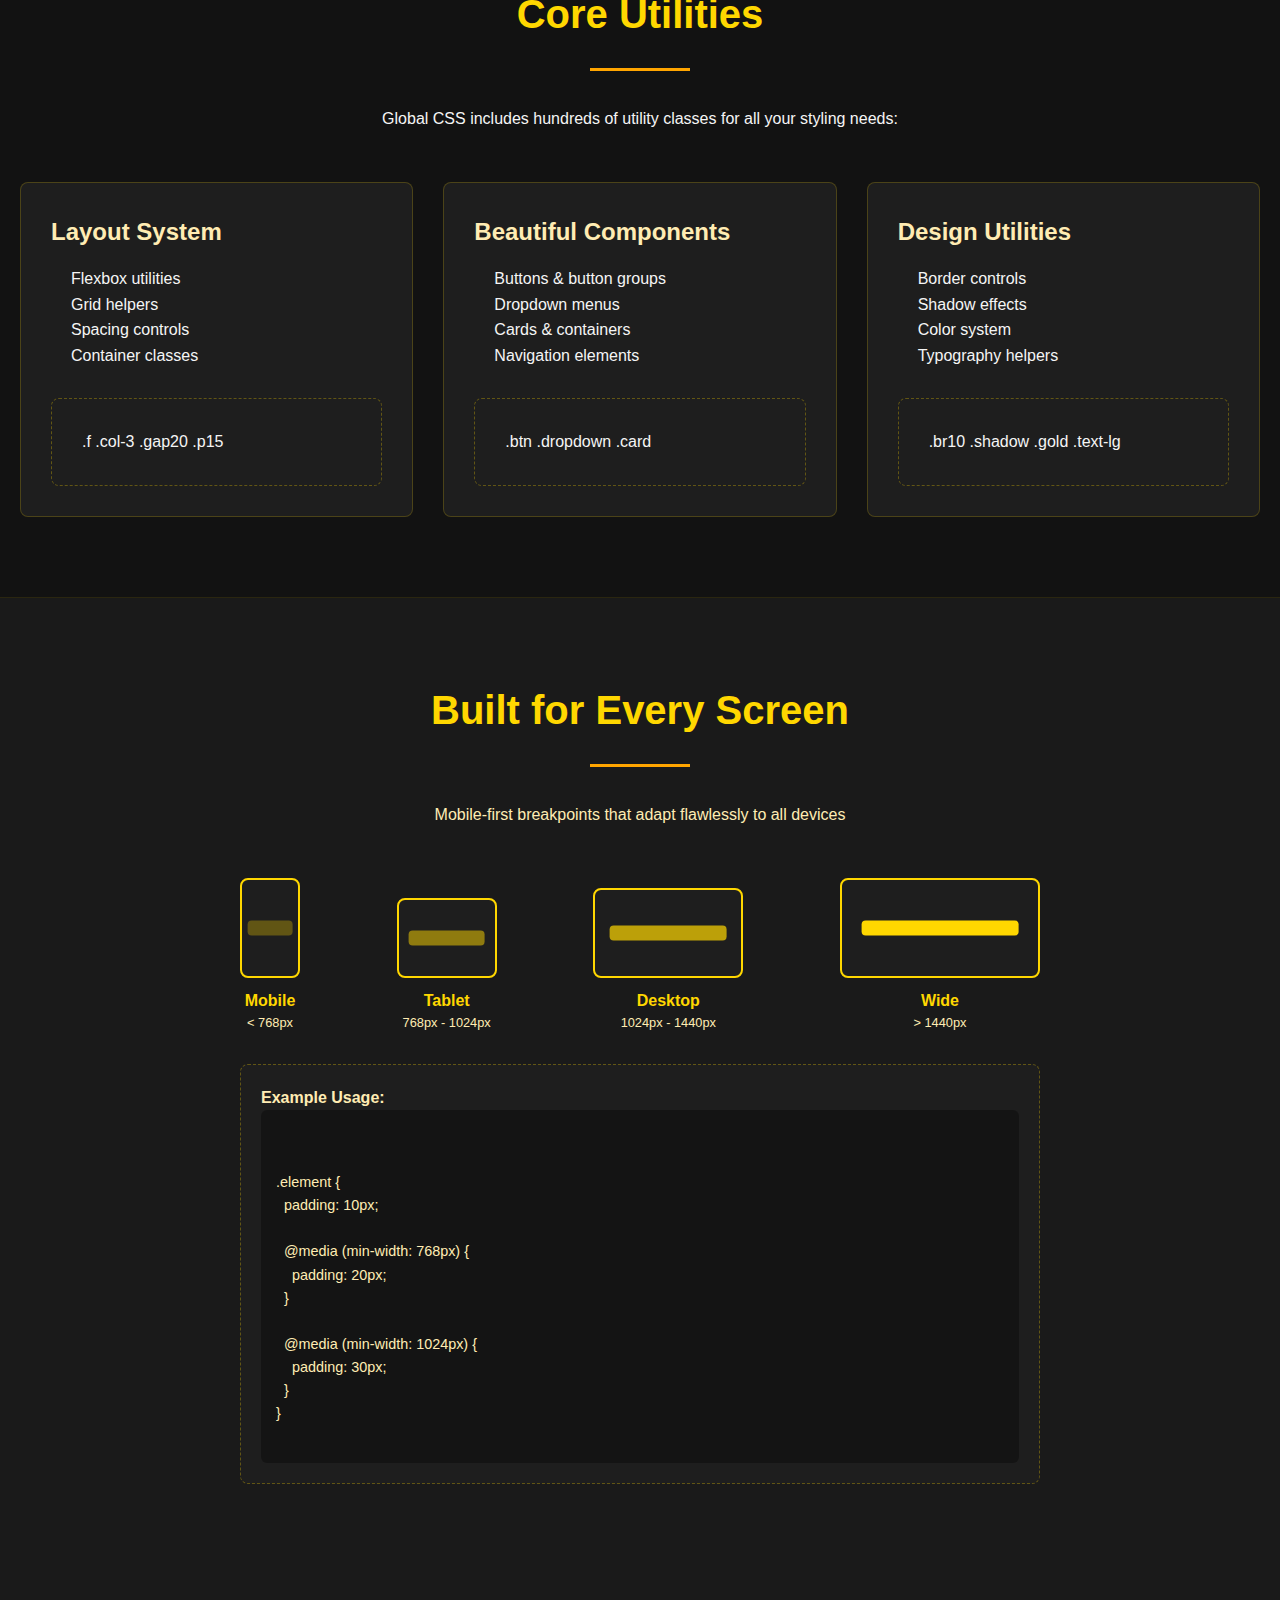
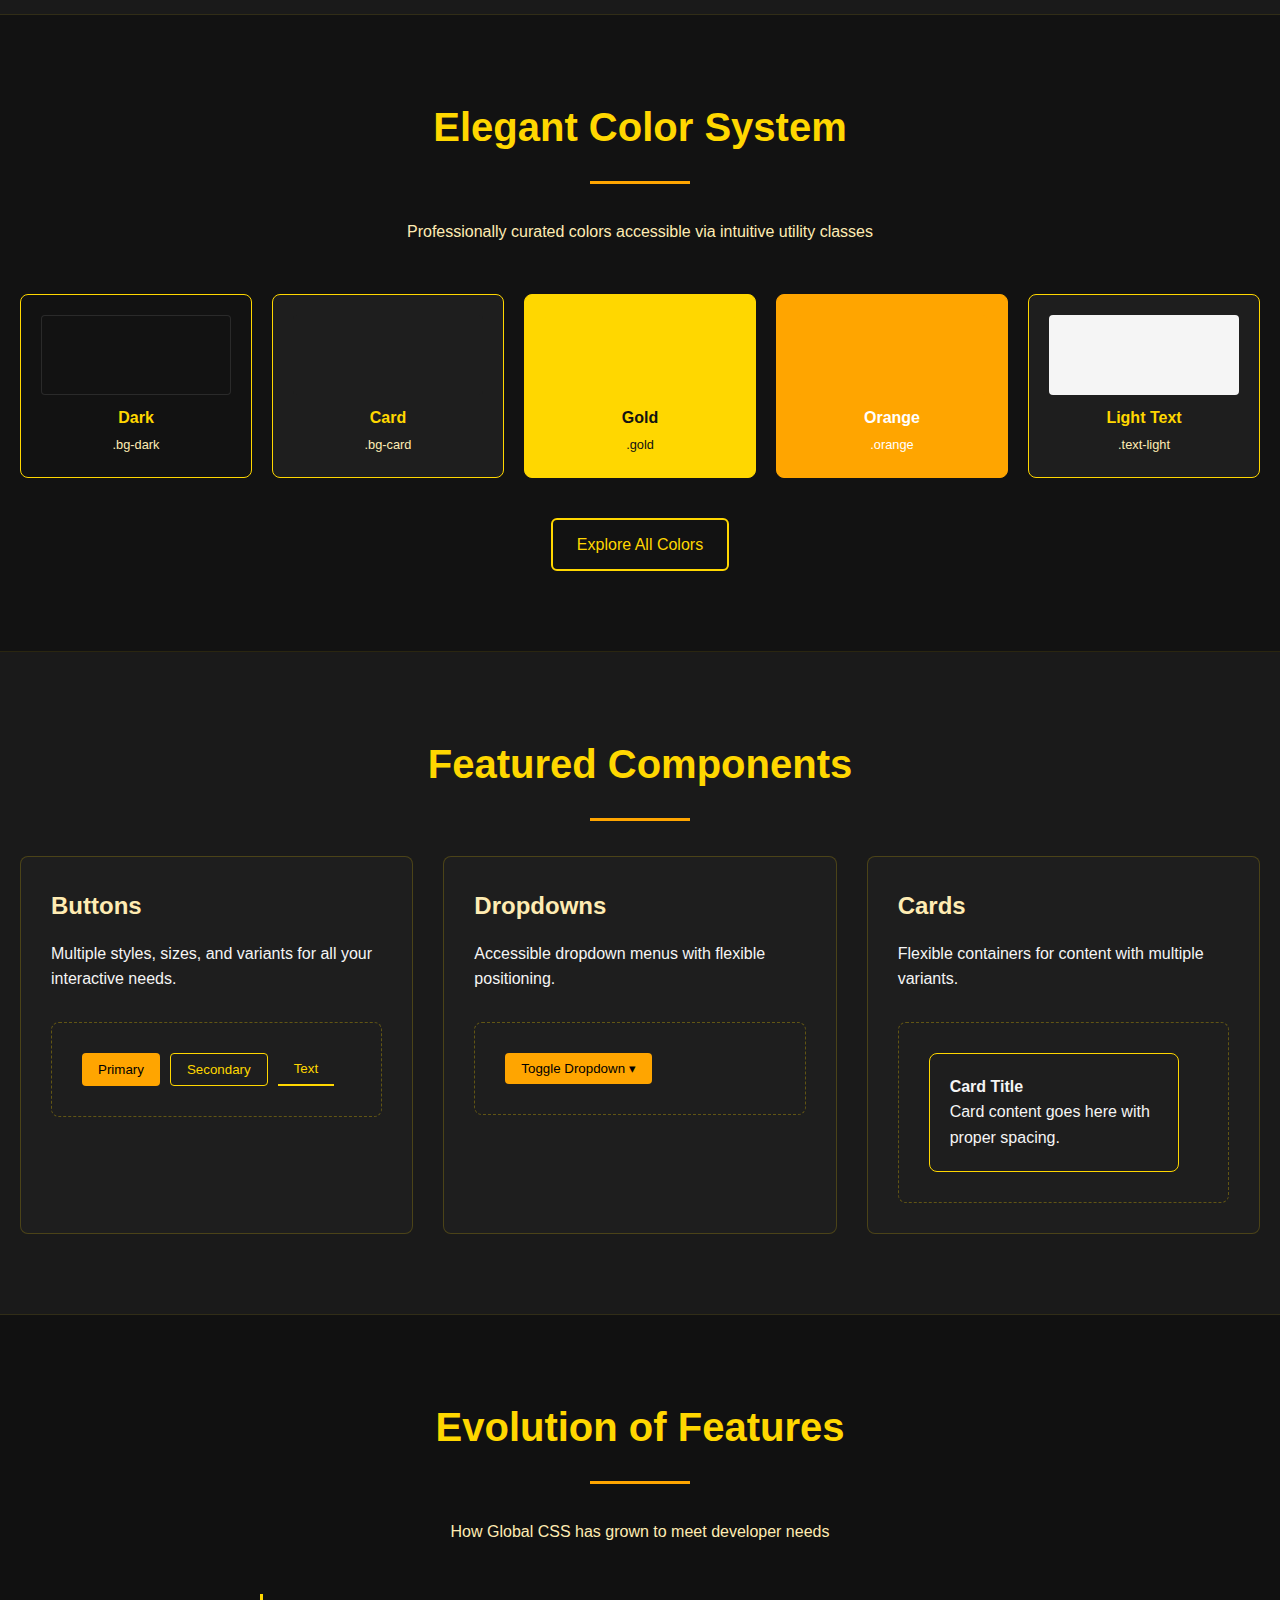
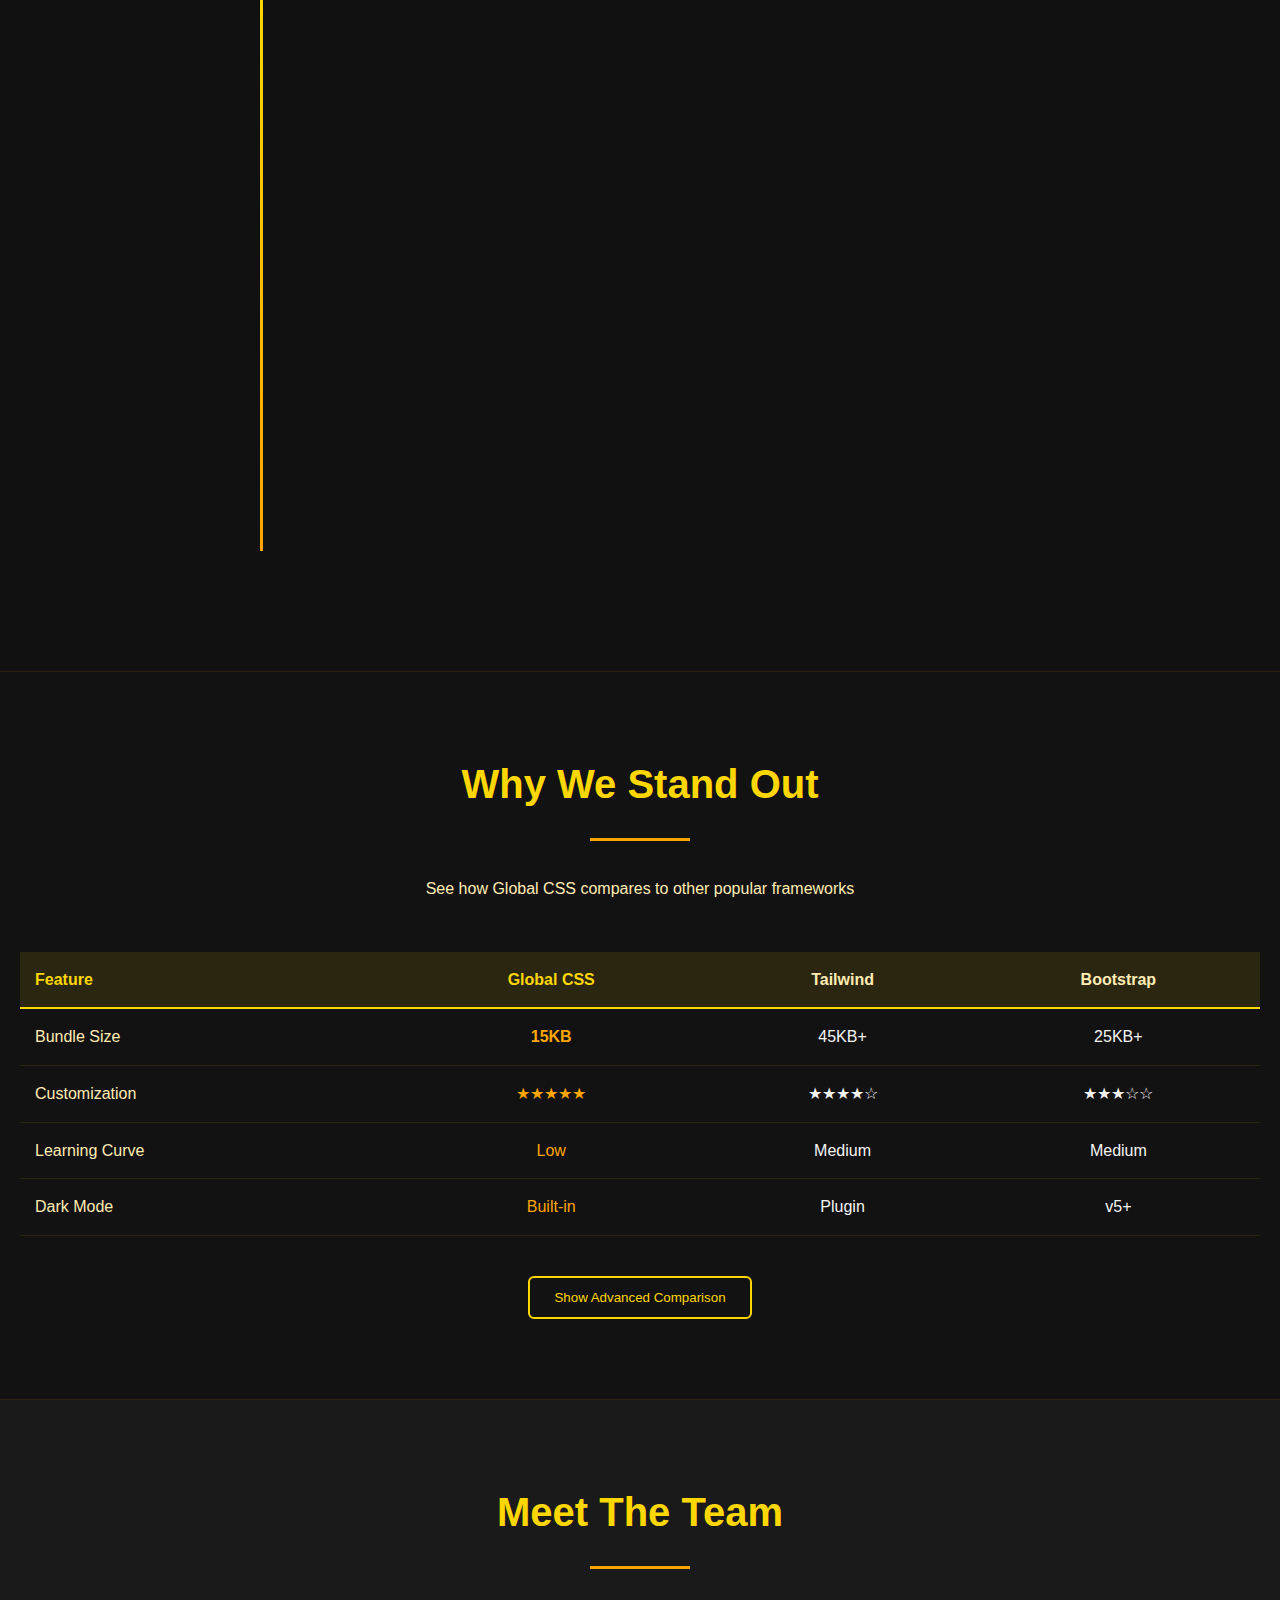
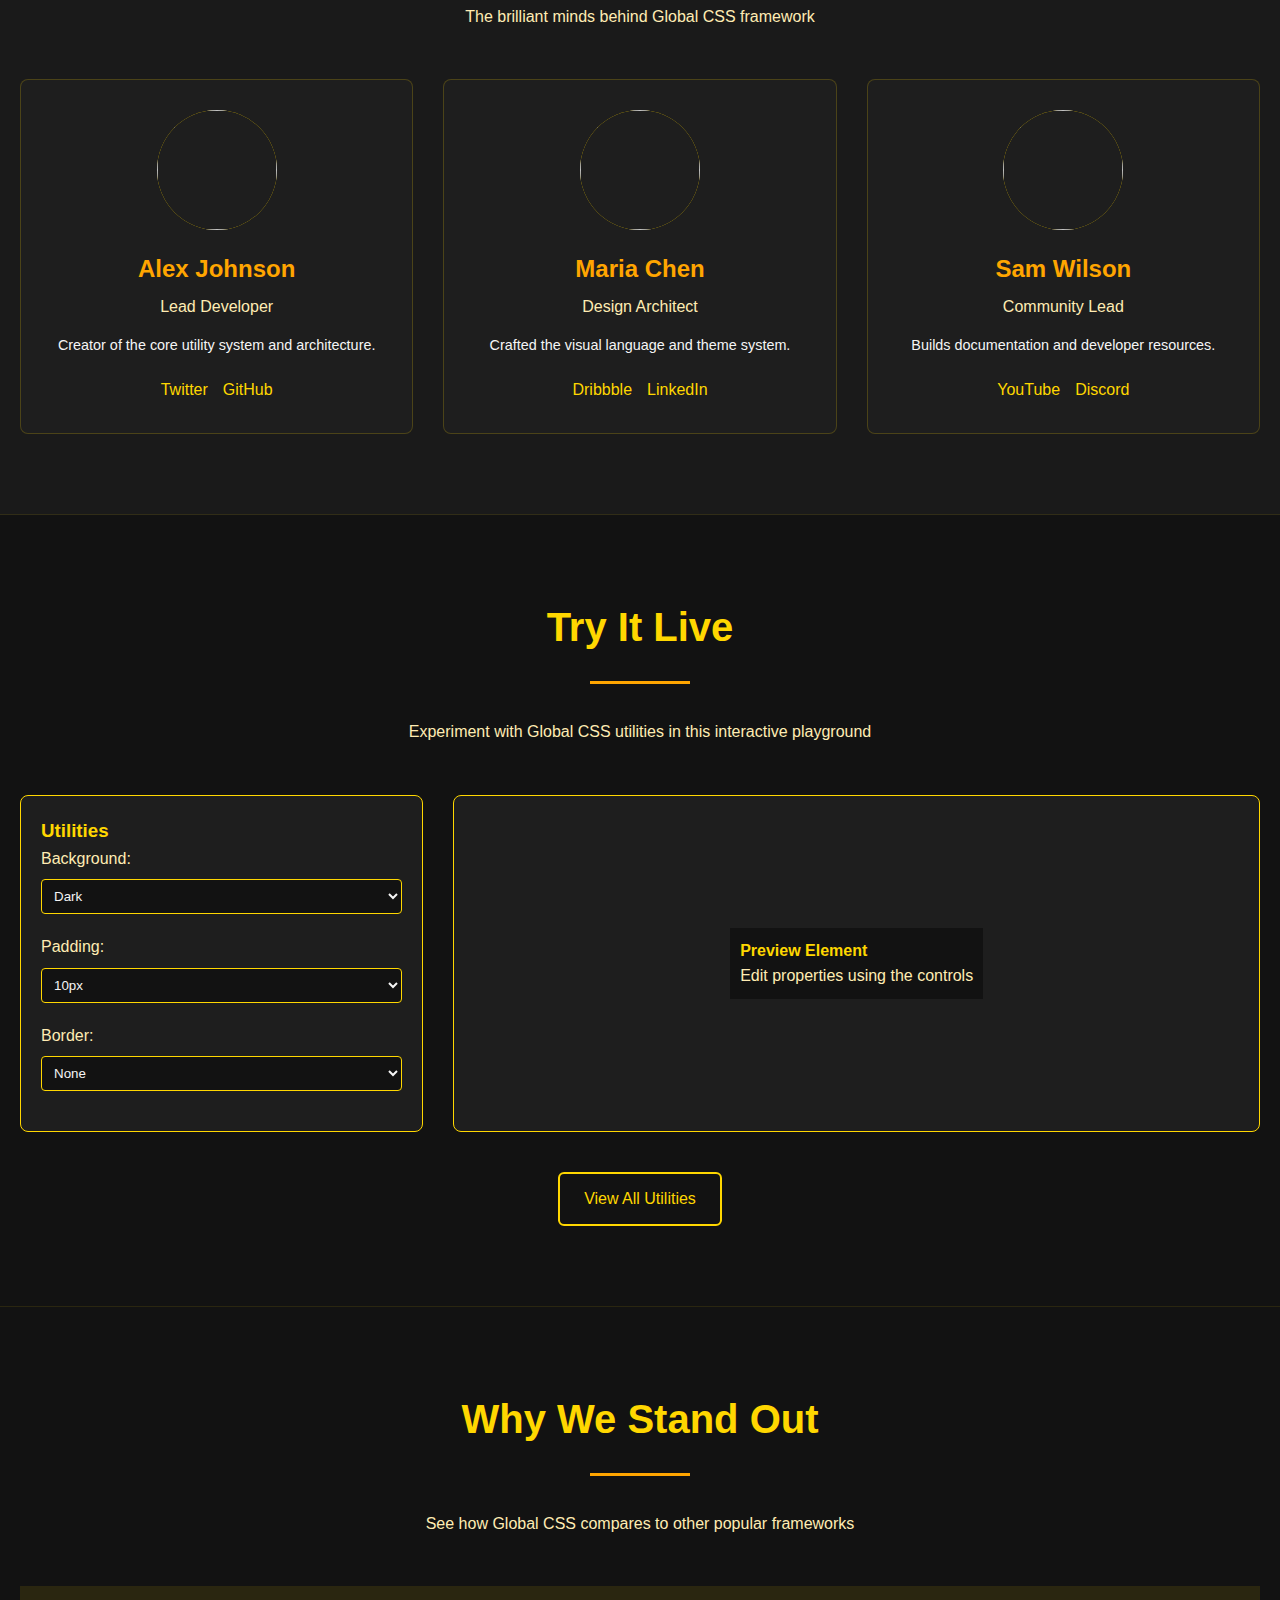
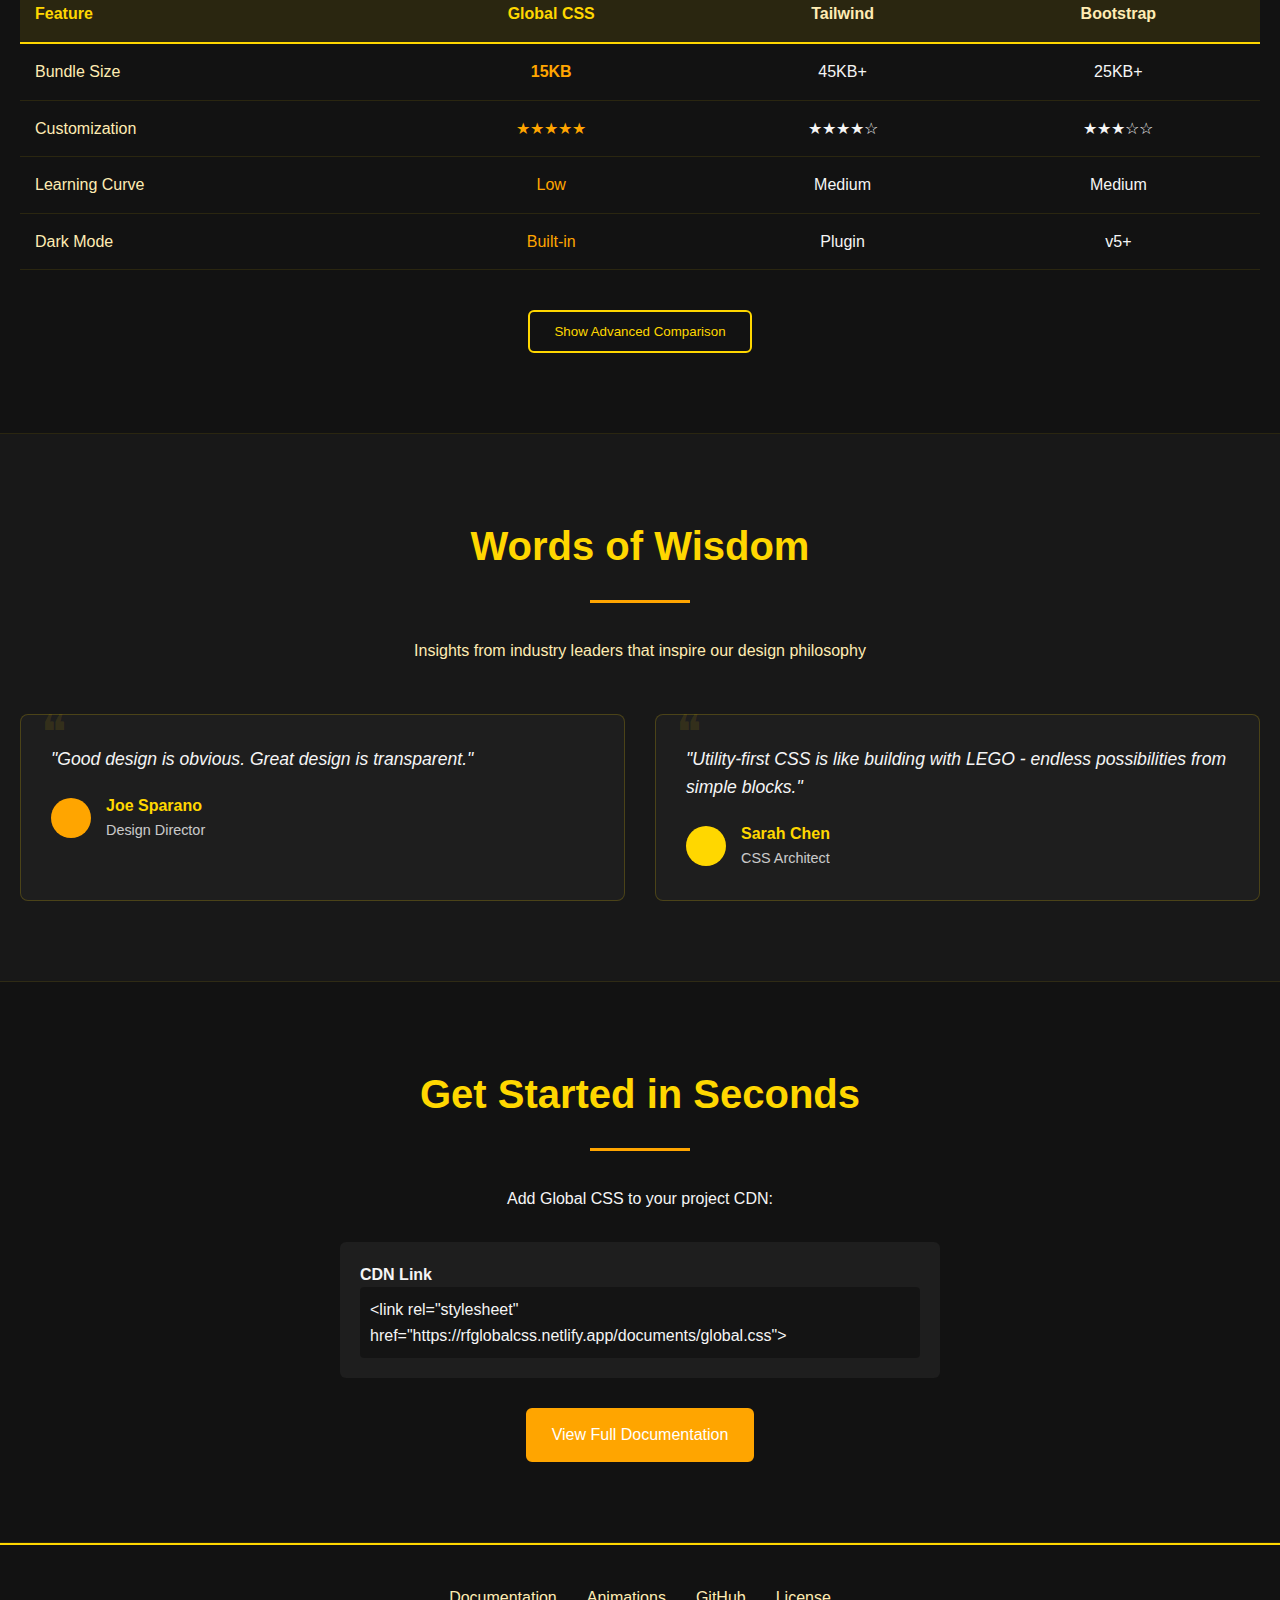
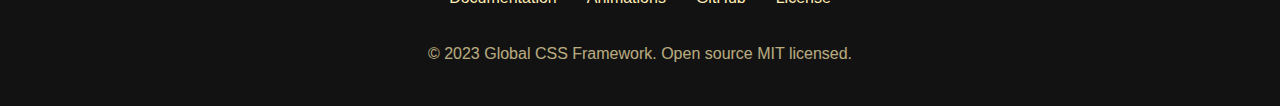
==== commit e08c38ea: "__v: 5.0.0" ====
--- a/index.html
+++ b/index.html
@@ -1,733 +1,834 @@
 <!DOCTYPE html>
 <html lang="en">
   <head>
-    <meta charset="UTF-8" />
-    <meta name="viewport" content="width=device-width, initial-scale=1.0" />
-    <title>Margin and Padding Classes</title>
-    <link rel="stylesheet" href="./documents/global.css" />
-    <link rel="stylesheet" href="./documents/B-style.css" />
+    <meta charset="UTF-8">
+    <meta name="viewport" content="width=device-width, initial-scale=1.0">
+    <link rel="stylesheet" href="./documents/global.css">
+    <link rel="stylesheet" href="./documents/included.css">
+    <title>Global CSS - Utility-First Framework</title>
   </head>
-  <body> 
-    <div class="container">
-      <h1 class="main-heading">Global Css</h1>
-      <p>
-        Global CSS refers to styles that are applied universally across an
-        entire website or application, ensuring consistency and uniformity.
-        These styles are typically declared in a central stylesheet and affect
-        all elements unless overridden by more specific styles.
-      </p>
-      <p class="mt10 mb10">Global CSS Stylesheet</p>
-      <div class="code-block ofxs st">
-        &lt;link rel="stylesheet"
-        href="https://rfglobalcss.netlify.app/documents/global.css"&gt;
-      </div>
-      <div class="code-block ofxs st">
-        &lt;script
-        src="href="https://rfglobalcss.netlify.app/documents/C-global.js"&gt;&lt;/script&gt;
-      </div>
-      <h2 class="heading mt3r">Margin & Padding Classes</h2>
-      <p>
-        <strong>Explanation:</strong> Margin and Padding classes control the
-        space outside and inner respectively of the element's border.<br />
-      </p>
-      <p class="mt20"><b>Property Identifiers:</b></p>
-      <div class="f col-1 gap10">
-        <p><b>m:</b> margin</p>
-        <p><b>p:</b> padding</p>
-      </div>
-      <br />
-      <p class="mt20"><b>value Identifiers:</b></p>
-      <div class="f col-1 gap10">
-        <p><b>l:</b> left-side</p>
-        <p><b>r:</b> right-side</p>
-        <p><b>t:</b> top-side</p>
-        <p><b>b:</b> bottom-side</p>
-        <p><b>r:</b> Value in ram</p>
-      </div>
-      <br />
-      <p class="mt"><b>Values:</b></p>
-      <div class="mb5">
-        <p>Allowed Numbers in px: 5, 10, 15, 20, 30</p>
-        <p>Allowed Numbers in rem: 1, 2, 3, 5, 10, 30</p>
-      </div>
-      <p class="mt20"><b>Pattern:</b></p>
-      <div class="f col-1 gap10">
-        <p>Use this Pattern while using [property][side][value][unit]</p>
-      </div>
-      <br />
-      <p class="mt20"><b>Key Points:</b></p>
-      <div class="f col-1 gap10">
-        <ul class="ml20">
-          <li style="list-style: disc">
-            Defining no side will works for all sides.
-          </li>
-          <li style="list-style: disc">Defining no unit will works in px.</li>
-        </ul>
-      </div>
-      <br />
-      For example, <code>m20</code> adds 20px of margin to all sides of an
-      element, while <code>mr10</code> adds 10px of space to the right.
-      <p class="mt">Examples :</p>
-      <div class="code-block">
-        pt1r: adds 10px of padding to the top of 1rem.
-      </div>
-      <div class="code-block">
-        p20: adds 20px of padding to the all sides of 20px.
-      </div>
-      <h2 class="heading mt3r">Border Radius Classes</h2>
-      <p>
-        <strong>Explanation:</strong> Border radius classes round the corners of
-        an element.
-      </p>
-      <p class="mt20"><b>Property Identifiers:</b></p>
-      <div class="f col-1 gap10">
-        <p><b>br:</b> border-radius</p>
-      </div>
-      <br />
-      <p class="mt20"><b>Value Identifiers:</b></p>
-      <div class="f col-1 gap10">
-        <p><b>r:</b> right side corners</p>
-        <p><b>l:</b> left side corners</p>
-        <p><b>t:</b> top side corners</p>
-        <p><b>b:</b> bottom side corners</p>
-        <p><b>r:</b> Value in rem [If used at last]</p>
-      </div>
-      <br />
-      <p class="mt"><b>Values:</b></p>
-      <div class="mb5">
-        <p>Allowed Numbers in px: 1-10, 15, 20, 25</p>
-        <p>Allowed Numbers in rem: 10</p>
-        <p>Allowed Numbers in percentage: 100</p>
-      </div>
-      <p class="mt20"><b>Pattern:</b></p>
-      <div class="f col-1 gap10">
-        <p>Use this Pattern while using [property][side][value][unit]</p>
-      </div>
-      <br />
-      <p class="mt"><b>Key Points:</b></p>
-      <div class="m20">
-        <ul class="f col-1 gap10">
-          <li style="list-style: disc">
-            Defining no side will works for all sides.
-          </li>
-          <li style="list-style: disc">Defining no unit will works in px.</li>
-          <li style="list-style: disc">
-            For single corner use relative side. For example, .brtl10
-            (border-radius-top-left)rounds top left corner. This can't be
-            .brlt10(border-radius-left-top)
-          </li>
-        </ul>
-      </div>
-      <br />
-      For example, <code>m20</code> adds 20px of margin to all sides of an
-      element, while <code>mr10</code> adds 10px of space to the right.
-      <p class="mt">Examples :</p>
-      <div class="code-block">brtl6 (border-radius-top-left)</div>
-      <div class="code-block">brtr6 (border-radius-top-right)</div>
-      <div class="code-block">brbl6 (border-radius-bottom-left)</div>
-      <div class="code-block">brbr6 (border-radius-bottom-right)</div>
-
-      <h2 class="heading mt3r">Spacer Classes</h2>
-      <p>
-        <strong>Explanation:</strong> Spacer classes are used to add vertical
-        spacing between elements. For example, <code>.spacer3</code> creates a
-        3rem padding gap.
-      </p>
-      <p class="mt5"><b>There are 5 spacers:</b></p>
-      <div class="code-block">
-        spacer1, spacer2, spacer3, spacer4, spacer5
-      </div>
-      <h2 class="heading mt3r">Flex System</h2>
-      <p>
-        <span class="code-block f1">f</span>
-        <span class="f9"
-          >Defines a flex container with display: flex; and enables wrapping of
-          flex items with flex-wrap: wrap;.</span
-        >
-      </p>
-      <p>
-        <span class="code-block f1">nowrap</span>
-        <span class="f9"
-          >Prevents wrapping of items using flex-wrap: nowrap !important;.</span
-        >
-      </p>
-      <p>
-        <span class="code-block f1">f-grow</span>
-        <span class="f9"
-          >Allow to cover full width to items using flex-grow: 1;.</span
-        >
-      </p>
-      <p>
-        <span class="code-block f1">f0</span>
-        <span class="f9"
-          >Sets flex: 1 1 0;, allowing the item to grow but with no initial size
-          (flex-grow: 1, flex-shrink: 1, flex-basis: 0).</span
-        >
-      </p>
-      <p>
-        <span class="code-block f1">f1-f10</span>
-        <span class="f9"
-          >Divides the space into 10 parts; `.f1` equals 1/10, while `.f10`
-          occupies the entire space. Half of each part can be obtain by using
-          `-5`. For example, `.f4-5` occupies 4.5/10 space and `.f9-5` occupies
-          9.5/10 space.</span
-        >
-      </p>
-      <p>
-        <span class="code-block f1">col-[X]</span>
-        <span class="f9">
-          <span>
-            This is a responsive flexbox grid system that adjusts column sizes
-            and behavior based on screen width. The grid supports up to 1020
-            columns <1ode>(col-1 to 1ol-10)</1ode> and ensures a consistent
-            layout across devices with various breakpoints.
-          </span>
-          <br />
-          <br />
-          <span> </span>
-        </span>
-      </p>
-
-      <p>
-        <span class="code-block f1">fdc</span>
-        <span class="f9"
-          >Changes flex direction to column using flex-direction: column;.</span
-        >
-      </p>
-      <p>
-        <span class="code-block f1">aic</span>
-        <span class="f9"
-          >Centers flex items along the cross axis with align-items:
-          center;.</span
-        >
-      </p>
-      <p>
-        <span class="code-block f1">jcc</span>
-        <span class="f9"
-          >Centers flex items along the main axis with justify-content:
-          center;.</span
-        >
-      </p>
-      <p>
-        <span class="code-block f1">jce</span>
-        <span class="f9"
-          >Aligns flex items to the end of the main axis using justify-content:
-          end;.</span
-        >
-      </p>
-      <p>
-        <span class="code-block f1">jcsb</span>
-        <span class="f9"
-          >Distributes space between flex items with justify-content:
-          space-between;.</span
-        >
-      </p>
-      <p>
-        <span class="code-block f1">jcse</span>
-        <span class="f9"
-          >Distributes space evenly between flex items with justify-content:
-          space-evenly;.</span
-        >
-      </p>
-      <p>
-        <span class="code-block f1">fcsa</span>
-        <span class="f9"
-          >Distributes space around flex items with justify-content:
-          space-around;.</span
-        >
-      </p>
-      <p>
-        <span class="code-block f1">flex</span>
-        <span class="f9"
-          >Combines display: flex;, justify-content: center;, and align-items:
-          center;.</span
-        >
-      </p>
-      <p>
-        <b class="mt10">Gaps:</b>
-      </p>
-      <p>
-        <span class="code-block f1">cgX</span>
-        <span class="f9">Sets the `column gap` to `X` px.</span>
-      </p>
-      <p>
-        <span class="code-block f1">rgX: </span>
-        <span class="f9">Sets the `row gap` to `X` px.</span>
-      </p>
-      <p>
-        <span class="code-block f1">gapX: </span>
-        <span class="f9"
-          >A shorthand that sets both `column` and `row` gaps to `X` px.</span
-        >
-      </p>
-      <p>The values for `X` can be 5, 10, 15, 20, or 30.</p>
-
-      <h2 class="heading mt3r">Headings, Texts(Paragraaphs)</h2>
-      <h2 class="heading mb10">& Colors</h2>
-
-      <!--  -->
-      <b class="mt">Headings:</b>
-      <p>
-        <span class="code-block f1-5">main-heading</span>
-        <span class="f8"
-          >This class represents the main heading of the page, usually used for
-          the most important titles.</span
-        >
-      </p>
-      <p>
-        <span class="code-block f1-5">heading</span>
-        <span class="f8"
-          >This class is for subheadings, typically placed under the main
-          heading to introduce sections.</span
-        >
-      </p>
-      <p>
-        <span class="code-block f1-5">sub-heading</span>
-        <span class="f8"
-          >This class is used for secondary headings, offering additional
-          context or subtopics.</span
-        >
-      </p>
-      <p>
-        <span class="code-block f1-5">main-text</span>
-        <span class="f8"
-          >This class is for the primary content text, generally used for body
-          paragraphs.</span
-        >
-      </p>
-      <p>
-        <span class="code-block f1-5">text</span>
-        <span class="f8"
-          >This class is for regular text, often used for smaller sections or
-          descriptions.</span
-        >
-      </p>
-      <p>
-        <span class="code-block f1-5">sub-text</span>
-        <span class="f8"
-          >This class is for secondary text, usually in a smaller size, for less
-          prominent content.</span
-        >
-      </p>
-
-      <b class="mt">Colors:</b>
-
-      <p>
-        <span class="code-block f1-5">bglight</span>
-        <span class="f8"
-          >This class stands for (background light) applying a light background
-          color temporary.</span
-        >
-      </p>
-      <p></p>
-      <p>
-        <span class="code-block f1-5">mbgc</span>
-        <span class="f8"
-          >This class stands for (main background color) applying a background
-          color to an element using the value defined in var(--mbgc).</span
-        >
-      </p>
-      <p>
-        <span class="code-block f1-5">wbgc</span>
-        <span class="f8"
-          >This class stands for (white-space background color) applying a
-          background color to an element of white.</span
-        >
-      </p>
-      <p>
-        <span class="code-block f1-5">bbgc</span>
-        <span class="f8"
-          >This class stands for (black background color) applying a background
-          color to an element of black.</span
-        >
-      </p>
-      <p>
-        <span class="code-block f1-5">mtc</span>
-        <span class="f8"
-          >This class stands for (main text color) changing the text color to
-          var(--mtc).</span
-        >
-      </p>
-      <p>
-        <span class="code-block f1-5">mhc</span>
-        <span class="f8"
-          >This class stands for (main heading color) applying the color for
-          main headings, defined as var(--mhc).</span
-        >
-      </p>
-      <p>
-        <span class="code-block f1-5">shc</span>
-        <span class="f8"
-          >This class stands for (sub heading color) applying the color for
-          subheadings, defined as var(--shc).</span
-        >
-      </p>
-      <p>
-        <span class="code-block f1-5">wtc</span>
-        <span class="f8"
-          >This class stands for (white text color) setting the text color to
-          white (#fff).</span
-        >
-      </p>
-      <p>
-        <span class="code-block f1-5">btc</span>
-        <span class="f8"
-          >This class stands for (black text color) setting the text color to
-          black (#000).</span
-        >
-      </p>
-      <p>
-        <span class="code-block f1-5">tc</span>
-        <span class="f8"
-          >This class stands for (text color) setting the text color to
-          var(--tc).</span
-        >
-      </p>
-      <p>
-        <span class="code-block f1-5">stc</span>
-        <span class="f8"
-          >This class stands for (sub text color) applying a secondary text
-          color defined as var(--stc).</span
-        >
-      </p>
-      <p>
-        <span class="code-block f1-5">hc</span>
-        <span class="f8"
-          >This class stands for (heading color) applying the color for
-          headings, defined as var(--hc).</span
-        >
-      </p>
-      <b class="mt">Sizes:</b>
-      <p>
-        <span class="code-block f1-5">mh</span>
-        <span class="f8"
-          >This class stands for (main heading) defining the font size for main
-          headings as var(--mh).</span
-        >
-      </p>
-      <p>
-        <span class="code-block f1-5">sh</span>
-        <span class="f8"
-          >This class stands for (sub heading) defining the font size for
-          subheadings as var(--sh).</span
-        >
-      </p>
-      <p>
-        <span class="code-block f1-5">mt</span>
-        <span class="f8"
-          >This class stands for (main text) defining the font size for main
-          text as var(--mt).</span
-        >
-      </p>
-      <p>
-        <span class="code-block f1-5">st</span>
-        <span class="f8"
-          >This class stands for (sub text) defining the font size for secondary
-          text as var(--st).</span
-        >
-      </p>
-      <b class="mt">Alignments:</b>
-
-      <p>
-        <span class="code-block f1-5">m0a</span>
-        <span class="f8"
-          >This class stands (margin: 0 auto) for centering an element
-          horizontally by setting its margin to 0 auto.</span
-        >
-      </p>
-      <p>
-        <span class="code-block f1-5">tac</span>
-        <span class="f8"
-          >This class stands for (text align center) aligning text to the center
-          of its container.</span
-        >
-      </p>
-      <p>
-        <span class="code-block f1-5">tae</span>
-        <span class="f8"
-          >This class stands for (text align end) aligning text to the end of
-          the container. For left-to-right text, this means right-alignment; for
-          right-to-left text, it means left-alignment.</span
-        >
-      </p>
-      <p>
-        <span class="code-block f1-5">tas</span>
-        <span class="f8"
-          >This class stands for (text align start) aligning text to the start
-          of the container. For left-to-right text, this means left-alignment;
-          for right-to-left text, it means right-alignment.</span
-        >
-      </p>
-      <h2 class="mt3r heading tas">More...</h2>
-      <p>
-        <span class="code-block f1-5">pointer</span>
-        <span class="f8"
-          >This class stands for applying a pointer cursor to interactive
-          elements (e.g., links, buttons). It changes the mouse cursor to a hand
-          when hovering over an element with this class. cursor: pointer; is
-          used for this effect.</span
-        >
-      </p>
-      <p>
-        <span class="code-block f1-5">img[src]</span>
-        <span class="f8"
-          >This selector stands for targeting all <img /> elements that have a
-          src attribute. width: 100%; sets the image width to 100% of its parent
-          container.</span
-        >
-      </p>
-      <p>
-        <span class="code-block f1-5">img[src].auto</span>
-        <span class="f8"
-          >This selector stands for targeting images that have the src attribute
-          and the auto class. width: auto; ensures that the image's natural
-          width is preserved.</span
-        >
-      </p>
-      <p>
-        <span class="code-block f1-5">hide</span>
-        <span class="f8"
-          >This class stands for hiding elements from the page. display: none;
-          ensures the element does not appear or take up space in the
-          layout.</span
-        >
-      </p>
-      <h2 class="mt3r heading">Hover Animation</h2>
-      <p>
-        <span class="code-block f1-5">grow</span>
-        <span class="f8"
-          >`.grow` should be applied to the parent element. When a child element
-          inside the parent is hovered, the scale(3%) effect is applied to
-          it.</span
-        >
-      </p>
-      <div class="grow examples">
-        <div class="example-box">Hover me</div>
-        <div class="example-box">Hover me</div>
-        <div class="example-box">Hover me</div>
-      </div>
-
-      <p>
-        <span class="code-block f1-5">shrink</span>
-        <span class="f8"
-          >`.shrink` should be applied to the parent element. When a child
-          element inside the parent is hovered, the scale(-3%) effect is applied
-          to it.</span
-        >
-      </p>
-      <div class="shrink examples">
-        <div class="example-box">Hover me</div>
-        <div class="example-box">Hover me</div>
-        <div class="example-box">Hover me</div>
-      </div>
-
-      <p>
-        <span class="code-block f1-5">fadeIn</span>
-        <span class="f8"
-          >`.fadeIn` applies a low-opacity effect to child elements. On hover,
-          the opacity transitions to full (1).</span
-        >
-      </p>
-      <div class="fadeIn examples">
-        <div class="example-box">Hover me</div>
-        <div class="example-box">Hover me</div>
-        <div class="example-box">Hover me</div>
-      </div>
-
-      <p>
-        <span class="code-block f1-5">fadeOut</span>
-        <span class="f8"
-          >`.fadeOut` applies a full-opacity effect to child elements. On hover,
-          the opacity transitions to 0.8.</span
-        >
-      </p>
-      <div class="fadeOut examples">
-        <div class="example-box">Hover me</div>
-        <div class="example-box">Hover me</div>
-        <div class="example-box">Hover me</div>
-      </div>
-
-      <p>
-        <span class="code-block f1-5">flip</span>
-        <span class="f8"
-          >`.flip` rotates the child element 180 degrees on hover, creating a 3D
-          flipping effect.</span
-        >
-      </p>
-      <div class="flip examples">
-        <div class="example-box">Hover me</div>
-        <div class="example-box">Hover me</div>
-        <div class="example-box">Hover me</div>
-      </div>
-
-      <p>
-        <span class="code-block f1-5">grow-blur</span>
-        <span class="f8"
-          >`.grow-blur` applies a scaling and blur transition. On hover, the
-          blur effect is removed, and the scale increases slightly.</span
-        >
-      </p>
-      <div class="grow-blur examples">
-        <div class="example-box">Hover me</div>
-        <div class="example-box">Hover me</div>
-        <div class="example-box">Hover me</div>
-      </div>
-
-      <p>
-        <span class="code-block f1-5">pulse</span>
-        <span class="f8"
-          >`.pulse` creates a subtle pulsing animation on hover.</span
-        >
-      </p>
-      <div class="pulse examples">
-        <div class="example-box">Hover me</div>
-        <div class="example-box">Hover me</div>
-        <div class="example-box">Hover me</div>
-      </div>
-
-      <p>
-        <span class="code-block f1-5">shake</span>
-        <span class="f8"
-          >`.shake` causes a quick shaking motion when the child element is
-          hovered.</span
-        >
-      </p>
-      <div class="shake examples">
-        <div class="example-box">Hover me</div>
-        <div class="example-box">Hover me</div>
-        <div class="example-box">Hover me</div>
-      </div>
-
-      <p>
-        <span class="code-block f1-5">wobble-zoom</span>
-        <span class="f8"
-          >`.wobble-zoom` applies a wobbly zoom-in effect when hovered.</span
-        >
-      </p>
-      <div class="wobble-zoom examples">
-        <div class="example-box">Hover me</div>
-        <div class="example-box">Hover me</div>
-        <div class="example-box">Hover me</div>
-      </div>
-
-      <p>
-        <span class="code-block f1-5">ripple</span>
-        <span class="f8"
-          >`.ripple` adds a ripple effect originating from the center of the
-          child element on hover.</span
-        >
-      </p>
-      <div class="ripple examples">
-        <div class="example-box">Hover me</div>
-        <div class="example-box">Hover me</div>
-        <div class="example-box">Hover me</div>
-      </div>
-
-      <p>
-        <span class="code-block f1-5">blur</span>
-        <span class="f8"
-          >`.blur` applies a blur effect to child elements, which disappears on
-          hover.</span
-        >
-      </p>
-      <div class="blur examples">
-        <div class="example-box">Hover me</div>
-        <div class="example-box">Hover me</div>
-        <div class="example-box">Hover me</div>
-      </div>
-      <p>
-        <span class="code-block f1-5">spin</span>
-        <span class="f8">
-          `.spin` hides overflow content to prevent visual issues during
-          animations.
-        </span>
-      </p>
-      <div class="spin examples">
-        <div class="example-box">Hover me</div>
-        <div class="example-box">Hover me</div>
-        <div class="example-box">Hover me</div>
-      </div>
-
-      <p>
-        <span class="code-block f1-5">slide-in</span>
-        <span class="f8">
-          `.slide-in` creates a slide-in effect by moving the element 15px to
-          the right on hover.
-        </span>
-      </p>
-      <div class="slide-in examples">
-        <div class="example-box">Hover me</div>
-        <div class="example-box">Hover me</div>
-        <div class="example-box">Hover me</div>
-      </div>
-
-      <p>
-        <span class="code-block f1-5">bounce</span>
-        <span class="f8">
-          `.bounce` applies a bounce animation that moves the element up and
-          down.
-        </span>
-      </p>
-      <div class="bounce examples">
-        <div class="example-box">Hover me</div>
-        <div class="example-box">Hover me</div>
-        <div class="example-box">Hover me</div>
-      </div>
-
-      <p>
-        <span class="code-block f1-5">swing</span>
-        <span class="f8">
-          `.swing` creates a swinging effect that rotates the element back and
-          forth on hover.
-        </span>
-      </p>
-      <div class="swing examples">
-        <div class="example-box">Hover me</div>
-        <div class="example-box">Hover me</div>
-        <div class="example-box">Hover me</div>
-      </div>
-
-      <p>
-        <span class="code-block f1-5">skew</span>
-        <span class="f8">
-          `.skew` tilts the element horizontally by applying a skew
-          transformation.
-        </span>
-      </p>
-      <div class="skew examples">
-        <div class="example-box">Hover me</div>
-        <div class="example-box">Hover me</div>
-        <div class="example-box">Hover me</div>
-      </div>
-
-      <p>
-        <span class="code-block f1-5">rotate-scale</span>
-        <span class="f8">
-          `.rotate-scale` applies a combination of rotation and scaling effects
-          on hover.
-        </span>
-      </p>
-      <div class="rotate-scale examples">
-        <div class="example-box">Hover me</div>
-        <div class="example-box">Hover me</div>
-        <div class="example-box">Hover me</div>
-      </div>
-      <p>
-        <span class="code-block f1-5">wave</span>
-      </p>
-      <div class="wave examples">
-        <div class="example-box">Hover me</div>
-        <div class="example-box">Hover me</div>
-        <div class="example-box">Hover me</div>
-      </div>
-      <p>
-        <span class="code-block f1-5">liquid</span>
-      </p>
-      <div class="liquid examples">
-        <div class="example-box">Hover me</div>
-        <div class="example-box">Hover me</div>
-        <div class="example-box">Hover me</div>
-      </div>
-    </div>
+  <body>
+    <nav class="navbar">
+      <div class="container f aic jcsb">
+        <a href="index.html" class="nav-logo">Global CSS</a>
+        <div class="nav-links">
+          <a href="spacers.html" class="nav-link">Docs</a>
+          <a href="flex.html" class="nav-link">Layout</a>
+          <a href="./animation.html" class="nav-link">Animations</a>
+        </div>
+      </div>
+    </nav>
+
+    <section class="hero">
+      <div class="container">
+        <h1>The Utility-First CSS Framework for Modern Web Development</h1>
+        <p>
+          Global CSS provides a comprehensive set of responsive utilities and
+          components to streamline your frontend workflow. Build consistent,
+          maintainable interfaces without writing custom CSS.
+        </p>
+        <div class="div_3j7t0x">
+          <a href="spacers.html" class="btn btn-primary">Get Started</a>
+          <a href="button.html" class="btn btn-secondary">View Components</a>
+        </div>
+      </div>
+    </section>
+
+    <section class="p20">
+      <div class="container">
+        <h2 class="section-title">By The Numbers</h2>
+
+        <div class="features-grid div_rchymm">
+          <div class="feature-card div_x8jzvr">
+            <div class="div_p1eych">
+              <span class="counter" data-target="200">0</span>+
+            </div>
+            <h3 class="feature-title h3_465yjy">
+              Utility Classes
+            </h3>
+          </div>
+
+          <div class="feature-card div_ijl8o4">
+            <div class="div_icerrg">
+              <span class="counter" data-target="98">0</span>%
+            </div>
+            <h3 class="feature-title h3_fy7o8c">
+              Satisfaction
+            </h3>
+          </div>
+
+          <div class="feature-card div_tyjcrb">
+            <div class="div_26zyeq">
+              <span class="counter" data-target="15">0</span>KB
+            </div>
+            <h3 class="feature-title h3_923364">
+              Bundle Size
+            </h3>
+          </div>
+
+          <div class="feature-card div_6kgyj6">
+            <div class="div_xlttc9">
+              <span class="counter" data-target="5000">0</span>+
+            </div>
+            <h3 class="feature-title h3_5qw5h">
+              Projects
+            </h3>
+          </div>
+        </div>
+      </div>
+    </section>
+
+    <div class="div_phfxx9"></div>
+
+    <section class="section">
+      <div class="container">
+        <h2 class="section-title">Why Choose Global CSS?</h2>
+        <div class="features-grid">
+          <div class="feature-card">
+            <div class="feature-icon">&#x26A1;</div>
+            <h3 class="feature-title">Performance Optimized</h3>
+            <p>
+              Lightweight (~15KB gzipped) with only the utilities you need. No
+              JavaScript dependency.
+            </p>
+          </div>
+          <div class="feature-card">
+            <div class="feature-icon">&#x1F3A8;</div>
+            <h3 class="feature-title">Customizable Theme</h3>
+            <p>
+              Easily customize colors, spacing, and typography through CSS
+              variables.
+            </p>
+          </div>
+          <div class="feature-card">
+            <div class="feature-icon">&#x1F4F1;</div>
+            <h3 class="feature-title">Mobile-First</h3>
+            <p>Designed with responsive principles from the ground up.</p>
+          </div>
+        </div>
+      </div>
+    </section>
+
+
+    <section class="section">
+      <div class="container">
+        <h2 class="section-title">Core Utilities</h2>
+        <p class="p_ifsebl">
+          Global CSS includes hundreds of utility classes for all your styling
+          needs:
+        </p>
+
+        <div class="features-grid">
+          <div class="feature-card">
+            <h3 class="feature-title">Layout System</h3>
+            <ul class="ul_8g16s">
+              <li>Flexbox utilities</li>
+              <li>Grid helpers</li>
+              <li>Spacing controls</li>
+              <li>Container classes</li>
+            </ul>
+            <div class="component-showcase">
+              <code>.f .col-3 .gap20 .p15</code>
+            </div>
+          </div>
+          <div class="feature-card">
+            <h3 class="feature-title">Beautiful Components</h3>
+            <ul class="ul_5wmuy3">
+              <li>Buttons &amp; button groups</li>
+              <li>Dropdown menus</li>
+              <li>Cards &amp; containers</li>
+              <li>Navigation elements</li>
+            </ul>
+            <div class="component-showcase">
+              <code>.btn .dropdown .card</code>
+            </div>
+          </div>
+          <div class="feature-card">
+            <h3 class="feature-title">Design Utilities</h3>
+            <ul class="ul_ojl49n">
+              <li>Border controls</li>
+              <li>Shadow effects</li>
+              <li>Color system</li>
+              <li>Typography helpers</li>
+            </ul>
+            <div class="component-showcase">
+              <code>.br10 .shadow .gold .text-lg</code>
+            </div>
+          </div>
+        </div>
+      </div>
+    </section>
+
+    <section class="section section_2mceto">
+      <div class="container">
+        <h2 class="section-title">Built for Every Screen</h2>
+        <p class="p_4usnmm">
+          Mobile-first breakpoints that adapt flawlessly to all devices
+        </p>
+
+        <div class="div_9zjmun">
+          <div class="div_4yzrp1">
+            <div class="div_8t6xx5">
+              <div class="div_lkxokm">
+                <div class="div_pyg950">
+                  <div class="div_y14j60"></div>
+                </div>
+                <div class="div_eve2to">Mobile</div>
+                <div class="div_8x9rxv">
+                  &lt; 768px
+                </div>
+              </div>
+
+              <div class="div_jgz309">
+                <div class="div_gzxgmw">
+                  <div class="div_mf2m7g"></div>
+                </div>
+                <div class="div_p5ydbr">Tablet</div>
+                <div class="div_c5m5dd">
+                  768px - 1024px
+                </div>
+              </div>
+
+              <div class="div_4fprgg">
+                <div class="div_tn07sl">
+                  <div class="div_fw2759"></div>
+                </div>
+                <div class="div_q9te5a">Desktop</div>
+                <div class="div_v6zqxh">
+                  1024px - 1440px
+                </div>
+              </div>
+
+              <div class="div_djtzvw">
+                <div class="div_ogrvnz">
+                  <div class="div_hrhmat"></div>
+                </div>
+                <div class="div_pf0tsn">Wide</div>
+                <div class="div_jlod5q">
+                  &gt; 1440px
+                </div>
+              </div>
+            </div>
+
+            <div class="div_7rqk3v">
+              <h4 class="h4_n31nze">
+                Example Usage:
+              </h4>
+              <pre class="pre_778n2">
+<code class="code_ye0swz">
+
+.element {
+  padding: 10px; 
+  
+  @media (min-width: 768px) {
+    padding: 20px; 
+  }
+  
+  @media (min-width: 1024px) {
+    padding: 30px; 
+  }
+}</code>
+          </pre>
+            </div>
+          </div>
+        </div>
+      </div>
+    </section>
+
+    <section class="section">
+      <div class="container">
+        <h2 class="section-title">Elegant Color System</h2>
+        <p class="p_syo2jj">
+          Professionally curated colors accessible via intuitive utility classes
+        </p>
+
+        <div class="div_ioeymy">
+          <div class="div_yeqouo">
+            <div class="div_ug9byr"></div>
+            <div class="div_qgef9i">Dark</div>
+            <code class="code_9t5zgj">.bg-dark</code>
+          </div>
+
+          <div class="div_v77c1p">
+            <div class="div_u05e59"></div>
+            <div class="div_pxl1l3">Card</div>
+            <code class="code_3jh788">.bg-card</code>
+          </div>
+
+          <div class="div_1o734i">
+            <div class="div_ove7cm"></div>
+            <div class="div_8i4z5">Gold</div>
+            <code class="code_68cxh3">.gold</code>
+          </div>
+
+          <div class="div_amgtxz">
+            <div class="div_lsoylu"></div>
+            <div class="div_f6m4h">Orange</div>
+            <code class="code_pvk9ep">.orange</code>
+          </div>
+
+          <div class="div_p6suaz">
+            <div class="div_yzqp6v"></div>
+            <div class="div_gckc67">Light Text</div>
+            <code class="code_xg5jme">.text-light</code>
+          </div>
+        </div>
+
+        <div class="div_z9bm2z">
+          <a href="/typography.html" class="btn btn-secondary">Explore All Colors</a>
+        </div>
+      </div>
+    </section>
+
+    <section class="section section_wk5hr9">
+      <div class="container">
+        <h2 class="section-title">Featured Components</h2>
+
+        <div class="features-grid">
+          <div class="feature-card">
+            <h3 class="feature-title">Buttons</h3>
+            <p>
+              Multiple styles, sizes, and variants for all your interactive
+              needs.
+            </p>
+            <div class="component-showcase div_wd7lf2">
+              <button class="pointer button_thq3il">
+                Primary
+              </button>
+              <button class="pointer button_7eyy1h">
+                Secondary
+              </button>
+              <button class="pointer button_c5r70q">
+                Text
+              </button>
+            </div>
+          </div>
+
+          <div class="feature-card">
+            <h3 class="feature-title">Dropdowns</h3>
+            <p>Accessible dropdown menus with flexible positioning.</p>
+            <div class="component-showcase">
+              <div class="dropdown tas">
+                <button class="button_jxjy98">
+                  Toggle Dropdown &#x25BE;
+                </button>
+                <div class="dropdown-menu bbgc">
+                  <ol>
+                    <li>
+                      <a href="./animation.html" class="dropdown-item">
+                        Animations
+                      </a>
+                    </li>
+                    <li>
+                      <a href="./flex.html" class="dropdown-item">
+                        Flex System
+                      </a>
+                    </li>
+                    <li>
+                      <a href="typography.html" class="dropdown-item">
+                        Typography
+                      </a>
+                    </li>
+                  </ol>
+                </div>
+              </div>
+            </div>
+          </div>
+
+          <div class="feature-card">
+            <h3 class="feature-title">Cards</h3>
+            <p>Flexible containers for content with multiple variants.</p>
+            <div class="component-showcase">
+              <div class="div_rq3crk">
+                <h4 class="h4_jl3km7">Card Title</h4>
+                <p>Card content goes here with proper spacing.</p>
+              </div>
+            </div>
+          </div>
+        </div>
+      </div>
+    </section>
+
+    <section class="section section_loeaw8">
+      <div class="container">
+        <h2 class="section-title">Evolution of Features</h2>
+        <p class="p_5zl5s0">
+          How Global CSS has grown to meet developer needs
+        </p>
+
+        <div class="timeline-container div_5gmzjs">
+          <div class="div_ecdvp5"></div>
+
+          <div class="timeline-item div_r9j189">
+            <div class="div_etpwbb"></div>
+            <div class="feature-card div_8n08q3">
+              <h3 class="h3_ej8whh">
+                v1.0 - Core Utilities
+              </h3>
+              <p class="p_drusga">
+                Launched with 150+ essential utility classes for layout,
+                spacing, and typography
+              </p>
+              <div class="div_ntcjcj">
+                <span class="span_f22ga8">Flexbox</span>
+                <span class="span_gs1iac">Spacing</span>
+              </div>
+            </div>
+          </div>
+
+          <div class="timeline-item div_4gj5uw">
+            <div class="div_9clv9f"></div>
+            <div class="feature-card div_wp7vik">
+              <h3 class="h3_lu79up">
+                v2.0 - Component Library
+              </h3>
+              <p class="p_4tt24f">
+                Added pre-built components with dark/light mode support
+              </p>
+              <div class="div_6cifc6">
+                <span class="span_5czoxm">Buttons</span>
+                <span class="span_lipz5a">Cards</span>
+                <span class="span_uejm7i">Navbars</span>
+              </div>
+            </div>
+          </div>
+
+          <div class="timeline-item div_5szyzc">
+            <div class="div_c2vw0i"></div>
+            <div class="feature-card div_ydax3w">
+              <h3 class="h3_jw79bs">
+                v3.0 - Interactive Elements
+              </h3>
+              <p class="p_9wbk9">
+                Introduced dynamic components with zero-JS options
+              </p>
+              <div class="div_wx0sgl">
+                <span class="span_e7zdw3">Dropdowns</span>
+                <span class="span_uambnr">Modals</span>
+                <span class="span_vn9hk4">Tabs</span>
+              </div>
+            </div>
+          </div>
+        </div>
+      </div>
+    </section>
+
+    <section class="section">
+      <div class="container">
+        <h2 class="section-title">Why We Stand Out</h2>
+        <p class="p_wces0j">
+          See how Global CSS compares to other popular frameworks
+        </p>
+
+        <div class="div_yem3ph">
+          <table class="table_4ttkx2">
+            <thead>
+              <tr class="tr_deu5hg">
+                <th class="th_gzwi8o">
+                  Feature
+                </th>
+                <th class="th_2gj01o">
+                  Global CSS
+                </th>
+                <th class="th_bxfydl">
+                  Tailwind
+                </th>
+                <th class="th_gdh4oy">
+                  Bootstrap
+                </th>
+              </tr>
+            </thead>
+            <tbody>
+              <tr class="tr_2o4kcm">
+                <td class="td_tpn6vd">
+                  Bundle Size
+                </td>
+                <td class="td_ixuwy4">
+                  15KB
+                </td>
+                <td class="td_vcuylg">45KB+</td>
+                <td class="td_cwj1m9">25KB+</td>
+              </tr>
+              <tr class="tr_n5ipem">
+                <td class="td_j6hneh">
+                  Customization
+                </td>
+                <td class="td_ltntyv">
+                  <span class="span_i4rioh">&#x2605;&#x2605;&#x2605;&#x2605;&#x2605;</span>
+                </td>
+                <td class="td_bapxdg">&#x2605;&#x2605;&#x2605;&#x2605;&#x2606;</td>
+                <td class="td_2f1v74">&#x2605;&#x2605;&#x2605;&#x2606;&#x2606;</td>
+              </tr>
+              <tr class="tr_ph2vlg">
+                <td class="td_o1fubp">
+                  Learning Curve
+                </td>
+                <td class="td_nel4z8">
+                  <span class="span_eqd7j4">Low</span>
+                </td>
+                <td class="td_1smo81">Medium</td>
+                <td class="td_fs5s41">Medium</td>
+              </tr>
+              <tr class="tr_fc0gpg">
+                <td class="td_6aptmz">
+                  Dark Mode
+                </td>
+                <td class="td_8p3d5k">
+                  <span class="span_gfh69b">Built-in</span>
+                </td>
+                <td class="td_cw4tga">Plugin</td>
+                <td class="td_hvo9c8">v5+</td>
+              </tr>
+            </tbody>
+          </table>
+        </div>
+
+        <div class="div_rs7rf4">
+          <button id="toggle-rows" class="btn btn-secondary">
+            Show Advanced Comparison
+          </button>
+        </div>
+
+        <div id="advanced-rows" class="div_3kqdp8">
+          <table class="table_ylba54">
+            <tbody>
+              <tr class="tr_ibvv9c">
+                <td class="td_td35i7">
+                  CSS Variables
+                </td>
+                <td class="td_92b2zl">
+                  <span class="span_z3jt1s">&#x2713;</span>
+                </td>
+                <td class="td_gomwbu">&#x2713;</td>
+                <td class="td_om91a7">&#x2713;</td>
+              </tr>
+              <tr class="tr_ety3mh">
+                <td class="td_u55t0v">Zero JS</td>
+                <td class="td_3wfj79">
+                  <span class="span_glxuz2">&#x2713;</span>
+                </td>
+                <td class="td_c7eh4s">&#x2713;</td>
+                <td class="td_26ru6k">&#x2717;</td>
+              </tr>
+            </tbody>
+          </table>
+        </div>
+      </div>
+    </section>
+
+    <section class="section section_ku2v68">
+      <div class="container">
+        <h2 class="section-title">Meet The Team</h2>
+        <p class="p_w1ih0m">
+          The brilliant minds behind Global CSS framework
+        </p>
+
+        <div class="features-grid div_eoie5x">
+          <div class="feature-card div_f2rzkh">
+            <div class="div_dwc68g">
+              <img src="https://res.cloudinary.com/did9ixbwa/image/upload/w_1000,c_fill,ar_1:1,g_auto,r_max,bo_5px_solid_red,b_rgb:262c35/v1740824565/youtube/og6muwstoghnhjcl4drj.png" class="img_egudma">
+            </div>
+            <h3 class="feature-title h3_mu8omg">
+              Alex Johnson
+            </h3>
+            <div class="div_tj3byw">
+              Lead Developer
+            </div>
+            <p class="p_og36to">
+              Creator of the core utility system and architecture.
+            </p>
+            <div class="div_obxh4v">
+              <a href="#" class="a_6f34me">Twitter</a>
+              <a href="#" class="a_eyvjoa">GitHub</a>
+            </div>
+          </div>
+
+          <div class="feature-card div_r6z8pg">
+            <div class="div_1v7ts8">
+              <img src="https://res.cloudinary.com/did9ixbwa/image/upload/w_1000,c_fill,ar_1:1,g_auto,r_max,bo_5px_solid_red,b_rgb:262c35/v1740825028/youtube/b5dxwdkzomczkmcchopq.jpg" class="img_u15h65">
+            </div>
+            <h3 class="feature-title h3_7urai3">
+              Maria Chen
+            </h3>
+            <div class="div_88zohn">
+              Design Architect
+            </div>
+            <p class="p_ykaf7h">
+              Crafted the visual language and theme system.
+            </p>
+            <div class="div_7fjm9w">
+              <a href="#" class="a_kz039w">Dribbble</a>
+              <a href="#" class="a_tj878o">LinkedIn</a>
+            </div>
+          </div>
+
+          <div class="feature-card div_56fvsz">
+            <div class="div_78v0v3">
+              <img src="https://res-console.cloudinary.com/did9ixbwa/thumbnails/v1/image/upload/v1740823758/eW91dHViZS9vaGlicGZpbXV6eW5jNXk5Ymx3Zw==/drilldown" class="img_bcbhwp">
+            </div>
+            <h3 class="feature-title h3_zoec5y">
+              Sam Wilson
+            </h3>
+            <div class="div_etcsz3">
+              Community Lead
+            </div>
+            <p class="p_qt2rba">
+              Builds documentation and developer resources.
+            </p>
+            <div class="div_g7vm77">
+              <a href="#" class="a_aqpecy">YouTube</a>
+              <a href="#" class="a_e79ezw">Discord</a>
+            </div>
+          </div>
+        </div>
+      </div>
+    </section>
+
+    <section class="section">
+      <div class="container">
+        <h2 class="section-title">Try It Live</h2>
+        <p class="p_m3a5ff">
+          Experiment with Global CSS utilities in this interactive playground
+        </p>
+
+        
+
+        <div class="div_ip8g6m">
+          <div class="div_or1psw">
+            <h3 class="h3_ybez6z">Utilities</h3>
+
+            <div class="div_3rpr1x">
+              <label class="label_j9qgc0">Background:</label>
+              <select id="bg-select" class="select_6hnvat">
+                <option value="bg-dark">Dark</option>
+                <option value="bg-card">Card</option>
+                <option value="gold">Gold</option>
+                <option value="orange">Orange</option>
+              </select>
+            </div>
+
+            <div class="div_itpct8">
+              <label class="label_k7hkui">Padding:</label>
+              <select id="padding-select" class="select_4kt6ji">
+                <option value="p10">10px</option>
+                <option value="p20">20px</option>
+                <option value="p30">30px</option>
+              </select>
+            </div>
+
+            <div class="div_q7xas1">
+              <label class="label_tuahl1">Border:</label>
+              <select id="border-select" class="select_4dff08">
+                <option value="br-none">None</option>
+                <option value="br-thin">Thin Gold</option>
+                <option value="br-thick">Thick Orange</option>
+              </select>
+            </div>
+          </div>
+
+          <div class="div_l3dnh9">
+            <div id="playground-preview" class="div_priotv">
+              <h4 class="h4_rat5z9">Preview Element</h4>
+              <p class="p_5uwzkp">
+                Edit properties using the controls
+              </p>
+            </div>
+          </div>
+        </div>
+
+        <div class="div_68uc7r">
+          <a href="#" class="btn btn-secondary">View All Utilities</a>
+        </div>
+      </div>
+    </section>
+
+    <section class="section">
+      <div class="container">
+        <h2 class="section-title">Why We Stand Out</h2>
+        <p class="p_4kj8qf">
+          See how Global CSS compares to other popular frameworks
+        </p>
+
+        <div class="div_2sp6tj">
+          <table class="table_buklev">
+            <thead>
+              <tr class="tr_xr3fvt">
+                <th class="th_9j5yzv">
+                  Feature
+                </th>
+                <th class="th_4dqbhu">
+                  Global CSS
+                </th>
+                <th class="th_7rb7d0">
+                  Tailwind
+                </th>
+                <th class="th_64um85">
+                  Bootstrap
+                </th>
+              </tr>
+            </thead>
+            <tbody>
+              <tr class="tr_tet28z">
+                <td class="td_zswl8e">
+                  Bundle Size
+                </td>
+                <td class="td_ggke8q">
+                  15KB
+                </td>
+                <td class="td_zrdvi0">45KB+</td>
+                <td class="td_vr12a5">25KB+</td>
+              </tr>
+              <tr class="tr_k5xyug">
+                <td class="td_yxy23d">
+                  Customization
+                </td>
+                <td class="td_qrf27o">
+                  <span class="span_oyto8b">&#x2605;&#x2605;&#x2605;&#x2605;&#x2605;</span>
+                </td>
+                <td class="td_vkwtn6">&#x2605;&#x2605;&#x2605;&#x2605;&#x2606;</td>
+                <td class="td_hyyiwy">&#x2605;&#x2605;&#x2605;&#x2606;&#x2606;</td>
+              </tr>
+              <tr class="tr_u59sc">
+                <td class="td_hpqu0m">
+                  Learning Curve
+                </td>
+                <td class="td_2hvxh1">
+                  <span class="span_1ac7ex">Low</span>
+                </td>
+                <td class="td_i2el8h">Medium</td>
+                <td class="td_bn8bx">Medium</td>
+              </tr>
+              <tr class="tr_6w3xt4">
+                <td class="td_dds0pp">
+                  Dark Mode
+                </td>
+                <td class="td_g1hfy4">
+                  <span class="span_6wm6mq">Built-in</span>
+                </td>
+                <td class="td_ikmrbb">Plugin</td>
+                <td class="td_7hy033">v5+</td>
+              </tr>
+            </tbody>
+          </table>
+        </div>
+
+        <div class="div_pw92i8">
+          <button id="toggle-rows" class="btn btn-secondary">
+            Show Advanced Comparison
+          </button>
+        </div>
+
+        <div id="advanced-rows" class="div_zhewbj">
+          <table class="table_eqkp6w">
+            <tbody>
+              <tr class="tr_ikhi5p">
+                <td class="td_k9ml0j">
+                  CSS Variables
+                </td>
+                <td class="td_6xqvw3">
+                  <span class="span_3cjxrc">&#x2713;</span>
+                </td>
+                <td class="td_lzg98e">&#x2713;</td>
+                <td class="td_ec83d7">&#x2713;</td>
+              </tr>
+              <tr class="tr_s91t38">
+                <td class="td_takq01">Zero JS</td>
+                <td class="td_aihobd">
+                  <span class="span_gn6f7z">&#x2713;</span>
+                </td>
+                <td class="td_eou8oq">&#x2713;</td>
+                <td class="td_crdn53">&#x2717;</td>
+              </tr>
+            </tbody>
+          </table>
+        </div>
+      </div>
+    </section>
+
+    
+
+    <section class="section section_3ehzht">
+      <div class="container">
+        <h2 class="section-title">Words of Wisdom</h2>
+        <p class="p_41tef2">
+          Insights from industry leaders that inspire our design philosophy
+        </p>
+
+        <div class="features-grid div_6hrbix">
+          <div class="feature-card div_eux2rz">
+            <div class="div_ufwbfh">
+              &#x275D;
+            </div>
+            <p class="p_lsde68">
+              &quot;Good design is obvious. Great design is transparent.&quot;
+            </p>
+            <div class="div_fwc9ui">
+              <div class="div_6daqnk"></div>
+              <div>
+                <div class="div_3fc9u4">
+                  Joe Sparano
+                </div>
+                <div class="div_8e6yxq">
+                  Design Director
+                </div>
+              </div>
+            </div>
+          </div>
+
+          <div class="feature-card div_9kblzj">
+            <div class="div_pio9es">
+              &#x275D;
+            </div>
+            <p class="p_aori62">
+              &quot;Utility-first CSS is like building with LEGO - endless
+              possibilities from simple blocks.&quot;
+            </p>
+            <div class="div_eho09c">
+              <div class="div_z7av7q"></div>
+              <div>
+                <div class="div_ahjjmt">
+                  Sarah Chen
+                </div>
+                <div class="div_834bg1">CSS Architect</div>
+              </div>
+            </div>
+          </div>
+        </div>
+      </div>
+    </section>
+
+    <section class="section">
+      <div class="container">
+        <h2 class="section-title">Get Started in Seconds</h2>
+        <div class="div_yzpq2i">
+          <p>Add Global CSS to your project CDN:</p>
+
+          <div class="div_zluj5t">
+            <h4 class="h4_9migcx">CDN Link</h4>
+            <code class="code_wth2no">
+              &lt;link rel=&quot;stylesheet&quot;
+              href=&quot;https://rfglobalcss.netlify.app/documents/global.css&quot;&gt;
+            </code>
+          </div>
+
+          <a href="spacers.html" class="btn btn-primary">View Full Documentation</a>
+        </div>
+      </div>
+    </section>
+
+    <footer class="footer">
+      <div class="container">
+        <div class="footer-links">
+          <a href="spacers.html" class="footer-link">Documentation</a>
+          <a href="animation.html" class="footer-link">Animations</a>
+          <a href="https://github.com/yourusername/global-css" class="footer-link">GitHub</a>
+          <a href="#" class="footer-link">License</a>
+        </div>
+        <p class="copyright">
+          &#xA9; 2023 Global CSS Framework. Open source MIT licensed.
+        </p>
+      </div>
+    </footer>
+    <script src="documents/C-script.js"></script>
   </body>
 </html>
--- a/documents/global.css
+++ b/documents/global.css
@@ -1,55 +1,34 @@
-@import url("paddingMargin.css");
-@import url("flexSystem.css");
-@import url("border-radius.css");
-@import url("hover.css");
-
+@import url(paddingMargin.css);
+@import url(flexSystem.css);
+@import url(border-radius.css);
+@import url(hover.css);
+@import url(card-drop-down.css);
+@import url(dimensions.css);
+@import url(buttons.css);
+.container,
+.full:not(.screen),
+img[src] {
+  width: 100%;
+}
 :root {
   font-size: 1rem;
   --font-family: "Segoe UI", Tahoma, Geneva, Verdana, sans-serif;
-  --my-container: min(var(--container-size), 100%);
   --container-size: 1100px;
   --mbgc: #000127;
-
-  --mtc: #303030;
-  --tc: #303030;
-  --stc: #303030;
-  --mhc: #303030;
-  --hc: #303030;
-  --shc: #303030;
-
-  --f1: 0 0 10%;
-  --f2: 0 0 20%;
-  --f3: 0 0 30%;
-  --f33: 0 0 33.33%;
-  --f4: 0 0 40%;
-  --f5: 0 0 50%;
-  --f6: 0 0 60%;
-  --f7: 0 0 70%;
-  --f8: 0 0 80%;
-  --f9: 0 0 90%;
-  --f0-5: 0 0 05%;
-  --f1-5: 0 0 15%;
-  --f2-5: 0 0 25%;
-  --f3-5: 0 0 35%;
-  --f4-5: 0 0 45%;
-  --f5-5: 0 0 55%;
-  --f6-5: 0 0 65%;
-  --f7-5: 0 0 75%;
-  --f8-5: 0 0 85%;
-  --f9-5: 0 0 95%;
-  --f10: 0 0 100%;
+  --mtc: #e3e3e3;
+  --tc: #dbdbdb;
+  --stc: #f0f0f0;
+  --mhc: #f0f0f0;
+  --hc: #e4dbdb;
+  --shc: #eee6e6;
+  --glow-color: rgba(255, 165, 0, 1);
+  --mh: clamp(2rem, 4vw, 4rem);
+  --heading: clamp(1.8rem, 3vw, 3rem);
+  --sh: clamp(1.2rem, 2vw, 2rem);
+  --mt: clamp(1rem, 1.4vw, 1.8rem);
+  --text: clamp(0.85rem, 1.3vw, 1.2rem);
+  --st: clamp(0.7rem, 1vw, 1rem);
 }
-
-:root {
-  --mh: clamp(2rem, 4vw, 4rem); /* Main heading size */
-  --heading: clamp(1.8rem, 3vw, 3rem); /* Subheading */
-  --sh: clamp(1.2rem, 2vw, 2rem); /* Small heading size */
-
-  --mt: clamp(1rem, 1.4vw, 1.8rem); /* Main text size */
-  --text: clamp(0.85rem, 1.3vw, 1.2rem); /* Text */
-  --st: clamp(0.7rem, 1vw, 1rem); /* Small text */
-}
-
 * {
   margin: 0;
   padding: 0;
@@ -58,45 +37,35 @@
   box-sizing: border-box;
   font-family: var(--font-family);
 }
-.container {
-  max-width: var(--my-container);
-  padding: 15px;
-  margin: 0 auto;
-}
-
 .pointer {
   cursor: pointer;
 }
-
-img[src] {
-  width: 100%;
-}
-
 img[src].auto {
   width: auto;
 }
-
-/*  */
-/*  */
-/*  */
-/*  */
-/*  */
-
-/* margin */
+.hide {
+  display: none;
+}
+.hidden {
+  overflow: hidden;
+}
+.heading,
 .main-heading,
-.heading,
+.main-text,
 .sub-heading,
-.text,
 .sub-text,
-.main-text {
+.text {
   margin-top: 10px;
 }
-
 .main-heading {
   color: var(--mhc);
   font-size: var(--mh);
   font-weight: 700;
   margin: 1rem 0;
+}
+.container,
+.m0a {
+  margin: 0 auto;
 }
 .heading {
   color: var(--hc);
@@ -108,38 +77,35 @@
   font-size: var(--sh);
   font-weight: 700;
 }
-
+.main-text,
+.sub-text,
+.text {
+  font-weight: 400;
+}
 .main-text {
   color: var(--mtc);
   font-size: var(--mt);
-  font-weight: 400;
 }
 .text {
   color: var(--tc);
   font-size: var(--text);
-  font-weight: 400;
 }
 .sub-text {
   color: var(--stc);
   font-size: var(--st);
-  font-weight: 400;
 }
-
 .mbgc {
   background-color: var(--mbgc);
 }
-
 .mtc {
   color: var(--mtc);
 }
-/*  */
 .mhc {
   color: var(--mhc);
 }
 .shc {
   color: var(--shc);
 }
-/*  */
 .wtc {
   color: #fff;
 }
@@ -161,34 +127,29 @@
 .hc {
   color: var(--hc);
 }
-
 h2 {
   font-size: 2.3rem;
 }
 .mh {
   font-size: var(--mh);
 }
-
+.hs {
+  font-size: var(--heading);
+}
 .sh {
   font-size: var(--sh);
 }
 .mt {
   font-size: var(--mt);
 }
-
+.ts {
+  font-size: var(--text);
+}
 .st {
   font-size: var(--st);
 }
-
-.hide {
-  display: none;
-}
-
 .tac {
   text-align: center;
-}
-.m0a {
-  margin: 0 auto;
 }
 .tae {
   text-align: end;
@@ -196,18 +157,13 @@
 .tas {
   text-align: start;
 }
-
 .bglight {
-  background-color: rgb(218, 218, 218);
-}
-
-/*  */
-
-.full:not(.screen) {
-  width: 100%;
+  background-color: #dadada;
 }
 .full.screen {
   width: 100vw;
 }
-
-
+.container {
+  max-width: var(--container-size);
+  padding: 0 1rem;
+}
--- a/documents/included.css
+++ b/documents/included.css
@@ -0,0 +1,1407 @@
+.dropdown-item,
+body {
+  color: var(--text-light);
+}
+.navbar {
+  position: sticky;
+}
+.demo-box:not(.nc),
+.demo-item,
+.footer,
+.hero,
+.section-title {
+  text-align: center;
+}
+.dropdown-item,
+.nav-link,
+.nav-logo {
+  text-decoration: none;
+}
+.example,
+.pattern {
+  font-family: monospace;
+}
+.demo-item {
+  border: 1px solid var(--orange);
+  display: inline-block;
+}
+.blur-darken > *,
+.blur > *,
+.border-pulse > *,
+.bounce > *,
+.color-change > *,
+.drop-in > *,
+.fade-slide > *,
+.fadeIn > *,
+.fadeOut > *,
+.flip > *,
+.glow > *,
+.grow-blur > *,
+.grow > *,
+.hologram > *,
+.liquid > *,
+.outline > *,
+.pulse > *,
+.ripple > *,
+.rotate-scale > *,
+.rotate-skew > *,
+.scale-rotate > *,
+.shake > *,
+.shrink > *,
+.skew > *,
+.slide-in > *,
+.slide-up > *,
+.spin > *,
+.swing > *,
+.tilt > *,
+.wave > *,
+.wiggle > *,
+.wobble-zoom > * {
+  transition: 0.3s ease-in-out;
+}
+.btn,
+.dropdown-item {
+  padding: 8px 16px;
+  transition: 0.2s;
+}
+@keyframes pulse {
+  0%,
+  100% {
+    transform: scale(1);
+  }
+  50% {
+    transform: scale(1.05);
+  }
+}
+@keyframes shake {
+  0%,
+  100% {
+    transform: translateX(0);
+  }
+  25%,
+  75% {
+    transform: translateX(-5px);
+  }
+  50% {
+    transform: translateX(5px);
+  }
+}
+@keyframes wobble {
+  0%,
+  100% {
+    transform: rotate(0) scale(1);
+  }
+  25%,
+  75% {
+    transform: rotate(5deg);
+  }
+  50% {
+    transform: rotate(-5deg) scale(1.08);
+  }
+}
+@keyframes ripple {
+  to {
+    transform: translate(-50%, -50%) scale(50);
+    opacity: 0;
+  }
+}
+@keyframes dropIn {
+  0% {
+    transform: translateY(-100%);
+    opacity: 0;
+  }
+  100% {
+    transform: translateY(0);
+    opacity: 1;
+  }
+}
+@keyframes bounce {
+  0%,
+  100% {
+    transform: translateY(0);
+  }
+  50% {
+    transform: translateY(-10px);
+  }
+}
+@keyframes swing {
+  0%,
+  100% {
+    transform: rotate(0);
+  }
+  50% {
+    transform: rotate(15deg);
+  }
+}
+:root {
+  --bg-dark: #121212;
+  --gold: #ffd700;
+  --gold-light: #ffecb3;
+  --orange: #ffa500;
+  --text-light: #f5f5f5;
+  --card-bg: #1e1e1e;
+  --c1: #e74c3c;
+  --c2: #2ecc71;
+  --c3: #f1c40f;
+  --c4: #e67e22;
+  --c5: #1abc9c;
+  --bg-dark: #121212;
+  --gold: #ffd700;
+  --gold-light: #ffecb3;
+  --orange: #ffa500;
+  --text-light: #f5f5f5;
+  --card-bg: #1e1e1e;
+  --bg-dark: #121212;
+  --gold: #ffd700;
+  --gold-light: #ffecb3;
+  --orange: #ffa500;
+  --text-light: #f5f5f5;
+  --card-bg: #1e1e1e;
+  --bg-dark: #121212;
+  --gold: #ffd700;
+  --gold-light: #ffecb3;
+  --orange: #ffa500;
+  --text-light: #f5f5f5;
+  --card-bg: #1e1e1e;
+  --container-width: 1400px;
+}
+.btn-demo {
+  display: flex;
+  flex-wrap: wrap;
+  gap: 15px;
+  margin: 20px 0;
+}
+.dropdown-menu ol {
+  list-style: none;
+  padding: 0;
+  margin: 0;
+}
+.dropdown-item {
+  display: block;
+  font-size: 0.95rem;
+}
+.dropdown-item:hover {
+  background-color: rgba(255, 215, 0, 0.1);
+  color: var(--orange);
+}
+.btn {
+  color: #fff;
+  border: 2px solid #000;
+  background-color: #000;
+}
+.demo-box,
+.value-table th {
+  background: rgba(255, 215, 0, 0.1);
+}
+.btn.color1 {
+  border-color: var(--c1);
+  background-color: var(--c1);
+}
+.btn.color2 {
+  border-color: var(--c2);
+  background-color: var(--c2);
+}
+.btn.color3 {
+  border-color: var(--c3);
+  background-color: var(--c3);
+  color: #000;
+}
+.btn.color4 {
+  border-color: var(--c4);
+  background-color: var(--c4);
+}
+.btn.color5 {
+  border-color: var(--c5);
+  background-color: var(--c5);
+}
+.btn.outline,
+.btn.underline {
+  background-color: transparent !important;
+}
+.btn.outline {
+  color: inherit;
+}
+.btn-primary:hover,
+.card-title .icon,
+.footer-link:hover {
+  color: var(--orange);
+}
+.btn.underline {
+  border: none;
+  border-radius: 0;
+  padding-left: 0;
+  padding-right: 0;
+  border-bottom-style: solid;
+  border-bottom-width: 2px;
+}
+.btn.color1.outline {
+  color: var(--c1);
+}
+.btn.color2.outline {
+  color: var(--c2);
+}
+.btn.color3.outline {
+  color: var(--c3);
+}
+.btn.color4.outline {
+  color: var(--c4);
+}
+.btn.color5.outline {
+  color: var(--c5);
+}
+.btn.color1.underline {
+  color: var(--c1);
+  border-bottom-color: var(--c1);
+}
+.btn.color2.underline {
+  color: var(--c2);
+  border-bottom-color: var(--c2);
+}
+.btn.color3.underline {
+  color: var(--c3);
+  border-bottom-color: var(--c3);
+}
+.btn.color4.underline {
+  color: var(--c4);
+  border-bottom-color: var(--c4);
+}
+.btn.color5.underline {
+  color: var(--c5);
+  border-bottom-color: var(--c5);
+}
+.btn.block {
+  display: block;
+  width: 100%;
+}
+.demo-box {
+  border: 1px dashed var(--gold);
+}
+.demo-item {
+  border: 1px solid var(--orange);
+}
+.demo-box {
+  border: 1px dashed var(--gold);
+  padding: 10px;
+  margin: 10px 0;
+  border-radius: 4px;
+}
+.demo-item {
+  background: rgba(255, 165, 0, 0.2);
+  border: 1px solid var(--orange);
+  padding: 10px;
+  margin: 5px;
+  border-radius: 3px;
+}
+body {
+  background: var(--bg-dark);
+  background: var(--bg-dark);
+  background: var(--bg-dark);
+  font-family: "Segoe UI", sans-serif;
+  line-height: 1.6;
+  margin: 0;
+  padding: 0;
+}
+.section-title:after {
+  content: "";
+  background: var(--orange);
+  content: "";
+  background: var(--orange);
+}
+.demo-box div:not(.dropdown, .dropdown-menu) {
+  display: flex;
+  align-items: center;
+  justify-content: center;
+  color: var(--bg-dark);
+  font-weight: 700;
+  font-size: 0.8rem;
+}
+.navbar {
+  border-bottom: 2px solid var(--gold);
+}
+.nav-container {
+  display: flex;
+  justify-content: space-between;
+  align-items: center;
+  max-width: 1400px;
+}
+.hero h1,
+.nav-logo {
+  color: var(--gold);
+}
+.nav-link {
+  color: var(--text-light);
+}
+.hero {
+  margin-bottom: 10px;
+}
+.example-title,
+.hero p,
+.pattern {
+  color: var(--gold-light);
+}
+.utility-section {
+  display: flex;
+  flex-direction: column;
+  gap: 30px;
+}
+.section-title {
+  color: var(--gold);
+  padding-bottom: 10px;
+}
+.utility-grid {
+  display: grid;
+  grid-template-columns: repeat(auto-fill, minmax(400px, 1fr));
+  gap: 30px;
+}
+.feature-card,
+.utility-card {
+  background: var(--card-bg);
+  border: 1px solid rgba(255, 215, 0, 0.2);
+  border-radius: 8px;
+  padding: 30px;
+  transition: 0.3s;
+}
+.utility-card:hover {
+  border-color: var(--gold);
+  box-shadow: 0 10px 30px rgba(255, 215, 0, 0.1);
+}
+.card-title {
+  color: var(--gold-light);
+  font-size: 1.5rem;
+  margin-bottom: 20px;
+  display: flex;
+  align-items: center;
+  gap: 10px;
+}
+.card-desc {
+  margin-bottom: 25px;
+  color: #ccc;
+}
+.hero h1,
+.pattern {
+  margin-bottom: 20px;
+}
+.hero h1,
+.nav-logo,
+.value-table th {
+  color: var(--gold);
+}
+.pattern {
+  background: rgba(255, 215, 0, 0.08);
+  padding: 15px;
+  border-radius: 6px;
+  border-left: 3px solid var(--orange);
+}
+.example-group {
+  margin-top: 25px;
+}
+.example-title {
+  margin-bottom: 10px;
+  font-weight: 500;
+}
+.example {
+  background: rgba(0, 0, 0, 0.3);
+  padding: 12px 15px;
+  border-radius: 4px;
+  margin-bottom: 8px;
+  display: block;
+}
+.type-demo,
+.value-table tr:hover {
+  background: rgba(255, 215, 0, 0.05);
+}
+.value-table {
+  width: 100%;
+  border-collapse: collapse;
+  margin: 25px 0;
+}
+.value-table th {
+  padding: 12px;
+  text-align: left;
+}
+.value-table td {
+  padding: 10px 12px;
+  border-bottom: 1px solid rgba(255, 215, 0, 0.1);
+}
+@media (max-width: 992px) {
+  .utility-grid {
+    grid-template-columns: 1fr;
+  }
+}
+@media (max-width: 768px) {
+  .nav-container {
+    flex-direction: column;
+    gap: 15px;
+  }
+  .nav-links {
+    flex-wrap: wrap;
+    justify-content: center;
+    gap: 15px;
+  }
+  .hero h1 {
+    font-size: 2.2rem;
+  }
+}
+@media (max-width: 480px) {
+  .container {
+    padding: 0 20px;
+  }
+  .utility-card {
+    padding: 20px;
+  }
+}
+.type-demo {
+  margin: 20px 0;
+  padding: 15px;
+  border-radius: 6px;
+  border-left: 3px solid var(--gold);
+}
+.color-swatch {
+  display: inline-block;
+  width: 20px;
+  height: 20px;
+  border-radius: 50%;
+  margin-right: 10px;
+  vertical-align: middle;
+  border: 1px solid rgba(255, 255, 255, 0.2);
+}
+.container {
+  max-width: 1400px;
+  max-width: var(--container-width);
+  margin: 0 auto;
+  padding: 0 20px;
+}
+.navbar {
+  background: rgba(18, 18, 18, 0.98);
+  border-bottom: 2px solid var(--gold);
+  padding: 15px 0;
+  top: 0;
+  z-index: 100;
+}
+.nav-container {
+  display: flex;
+  justify-content: space-between;
+  align-items: center;
+  max-width: var(--container-width);
+  margin: 0 auto;
+  padding: 0 20px;
+}
+.nav-logo {
+  font-weight: 700;
+  font-size: 1.8rem;
+  text-decoration: none;
+}
+.btn,
+.nav-link {
+  font-weight: 500;
+  text-decoration: none;
+  transition: 0.3s;
+}
+.nav-links {
+  display: flex;
+  gap: 25px;
+}
+#playground-preview{
+  transition: all .3s;
+}
+.nav-link {
+  color: var(--text-light);
+  padding: 5px 0;
+  border-bottom: 2px solid transparent;
+}
+.nav-link.active,
+.nav-link:hover {
+  color: var(--orange);
+  border-bottom-color: var(--orange);
+}
+#advanced-rows {
+  display: none;
+}
+
+.hero {
+  padding-top: 60px;
+  padding-bottom: 30px;
+  background: linear-gradient(135deg, rgba(30, 30, 30, 0.9) 0, #121212 100%);
+  border-bottom: 1px solid rgba(255, 215, 0, 0.2);
+}
+.hero h1 {
+  font-size: 3rem;
+  max-width: 800px;
+  margin-left: auto;
+  margin-right: auto;
+}
+.hero p {
+  font-size: 1.25rem;
+  max-width: 700px;
+  margin: 0 auto 40px;
+  color: var(--gold-light);
+}
+.btn {
+  display: inline-block;
+  padding: 12px 24px;
+  border-radius: 6px;
+  cursor: pointer;
+}
+.btn-primary {
+  background: var(--orange);
+  color: #fff;
+  border: 2px solid var(--orange);
+}
+.btn-primary:hover {
+  background: 0 0;
+}
+.btn-secondary {
+  background: 0 0;
+  color: var(--gold);
+  border: 2px solid var(--gold);
+}
+.btn-secondary:hover {
+  background: var(--gold);
+  color: var(--bg-dark);
+}
+.section {
+  padding: 80px 0;
+  border-bottom: 1px solid rgba(255, 215, 0, 0.1);
+}
+.section-title {
+  color: var(--gold);
+  font-size: 2.5rem;
+  margin-bottom: 50px;
+  position: relative;
+}
+.section-title:after {
+  content: "";
+  position: absolute;
+  bottom: -15px;
+  left: 50%;
+  transform: translateX(-50%);
+  width: 100px;
+  height: 3px;
+  background: var(--orange);
+}
+.features-grid {
+  display: grid;
+  grid-template-columns: repeat(auto-fit, minmax(300px, 1fr));
+  gap: 30px;
+  margin-top: 50px;
+}
+.feature-card:hover {
+  border-color: var(--gold);
+  box-shadow: 0 10px 20px rgba(255, 215, 0, 0.1);
+}
+.feature-icon {
+  font-size: 2.5rem;
+  color: var(--orange);
+  margin-bottom: 20px;
+}
+.copyright,
+.feature-title,
+.footer-link {
+  color: var(--gold-light);
+}
+.feature-title {
+  font-size: 1.5rem;
+  margin-bottom: 15px;
+}
+.component-showcase {
+  background: rgba(30, 30, 30, 0.7);
+  padding: 30px;
+  border-radius: 8px;
+  margin-top: 30px;
+  border: 1px dashed rgba(255, 215, 0, 0.3);
+}
+.footer {
+  background: rgba(18, 18, 18, 0.98);
+  border-top: 2px solid var(--gold);
+  padding: 40px 0;
+}
+.footer-links {
+  display: flex;
+  justify-content: center;
+  gap: 30px;
+  margin-bottom: 30px;
+}
+.footer-link {
+  text-decoration: none;
+  transition: 0.3s;
+}
+.copyright {
+  opacity: 0.7;
+}
+.code-example-btn.active,
+.text-dark {
+  color: var(--bg-dark) !important;
+}
+.div_4fprgg,
+.div_56fvsz,
+.div_djtzvw,
+.div_f2rzkh,
+.div_jgz309,
+.div_lkxokm,
+.div_r6z8pg,
+.div_rchymm,
+.p_ifsebl {
+  text-align: center;
+}
+.div_fw2759,
+.div_hrhmat,
+.div_mf2m7g,
+.div_y14j60 {
+  top: 50%;
+  left: 50%;
+  transform: translate(-50%, -50%);
+}
+.div_2sp6tj,
+.div_yem3ph,
+.pre_778n2 {
+  overflow-x: auto;
+}
+.bg-dark {
+  background: var(--bg-dark) !important;
+}
+.bg-card {
+  background: var(--card-bg) !important;
+}
+.code-example-btn.active,
+.gold {
+  background: var(--gold) !important;
+}
+.orange {
+  background: var(--orange) !important;
+}
+.p10 {
+  padding: 10px !important;
+}
+.p20 {
+  padding: 20px !important;
+}
+.p30 {
+  padding: 30px !important;
+}
+.code-example-btn.active {
+  font-weight: 700;
+}
+.div_3j7t0x {
+  display: flex;
+  gap: 20px;
+  justify-content: center;
+}
+.div_rchymm {
+  grid-template-columns: repeat(auto-fit, minmax(200px, 1fr));
+}
+.div_6kgyj6,
+.div_ijl8o4,
+.div_tyjcrb,
+.div_x8jzvr {
+  border: none;
+  background: 0 0;
+}
+.div_26zyeq,
+.div_icerrg,
+.div_p1eych,
+.div_xlttc9 {
+  font-size: 3rem;
+  font-weight: 700;
+  color: var(--orange);
+  margin-bottom: 10px;
+}
+.h3_465yjy,
+.h3_5qw5h,
+.h3_923364,
+.h3_fy7o8c {
+  color: var(--text-light);
+}
+.div_phfxx9 {
+  height: 60px;
+  background: linear-gradient(180deg, #121212 0, rgba(30, 30, 30, 0.7) 100%);
+}
+.p_ifsebl {
+  max-width: 800px;
+  margin: 0 auto 40px;
+}
+.ul_5wmuy3,
+.ul_8g16s,
+.ul_ojl49n {
+  padding-left: 20px;
+}
+.section_2mceto,
+.section_ku2v68,
+.section_wk5hr9 {
+  background: rgba(30, 30, 30, 0.7);
+}
+.p_41tef2,
+.p_4kj8qf,
+.p_4usnmm,
+.p_5zl5s0,
+.p_m3a5ff,
+.p_syo2jj,
+.p_w1ih0m,
+.p_wces0j {
+  text-align: center;
+  max-width: 700px;
+  margin: 0 auto 50px;
+  color: var(--gold-light);
+}
+.div_9zjmun {
+  display: flex;
+  justify-content: center;
+  margin-bottom: 50px;
+}
+.div_4yzrp1 {
+  max-width: 800px;
+  width: 100%;
+}
+.div_8t6xx5 {
+  display: flex;
+  justify-content: space-between;
+  align-items: flex-end;
+  gap: 10px;
+  margin-bottom: 30px;
+}
+.div_gzxgmw,
+.div_ogrvnz,
+.div_pyg950,
+.div_tn07sl {
+  margin: 0 auto 10px;
+}
+.div_pyg950 {
+  width: 60px;
+  height: 100px;
+  background: var(--card-bg);
+  border: 2px solid var(--gold);
+  border-radius: 8px;
+  position: relative;
+}
+.div_y14j60 {
+  position: absolute;
+  width: 80%;
+  height: 15px;
+  background: rgba(255, 215, 0, 0.3);
+  border-radius: 4px;
+}
+.div_3fc9u4,
+.div_ahjjmt,
+.div_eve2to,
+.div_gckc67,
+.div_p5ydbr,
+.div_pf0tsn,
+.div_pxl1l3,
+.div_q9te5a,
+.div_qgef9i {
+  font-weight: 700;
+  color: var(--gold);
+}
+.code_ye0swz,
+.h4_n31nze,
+.p_4tt24f,
+.p_9wbk9,
+.p_drusga {
+  color: var(--gold-light);
+}
+.code_3jh788,
+.code_9t5zgj,
+.code_xg5jme,
+.div_8x9rxv,
+.div_c5m5dd,
+.div_jlod5q,
+.div_v6zqxh {
+  font-size: 0.8rem;
+  color: var(--gold-light);
+}
+.div_gzxgmw {
+  width: 100px;
+  height: 80px;
+  background: var(--card-bg);
+  border: 2px solid var(--gold);
+  border-radius: 8px;
+  position: relative;
+}
+.div_mf2m7g {
+  position: absolute;
+  width: 80%;
+  height: 15px;
+  background: rgba(255, 215, 0, 0.5);
+  border-radius: 4px;
+}
+.div_tn07sl {
+  width: 150px;
+  height: 90px;
+  background: var(--card-bg);
+  border: 2px solid var(--gold);
+  border-radius: 8px;
+  position: relative;
+}
+.div_fw2759 {
+  position: absolute;
+  width: 80%;
+  height: 15px;
+  background: rgba(255, 215, 0, 0.7);
+  border-radius: 4px;
+}
+.div_ogrvnz {
+  width: 200px;
+  height: 100px;
+  background: var(--card-bg);
+  border: 2px solid var(--gold);
+  border-radius: 8px;
+  position: relative;
+}
+.div_hrhmat {
+  position: absolute;
+  width: 80%;
+  height: 15px;
+  background: var(--gold);
+  border-radius: 4px;
+}
+.div_7rqk3v {
+  background: var(--card-bg);
+  padding: 20px;
+  border-radius: 8px;
+  border: 1px dashed rgba(255, 215, 0, 0.3);
+}
+.h4_n31nze {
+  margin-top: 0;
+}
+.pre_778n2 {
+  background: rgba(0, 0, 0, 0.3);
+  padding: 15px;
+  border-radius: 6px;
+  margin: 0;
+  font-size: 0.9rem;
+}
+.div_ug9byr,
+.div_yeqouo {
+  background: var(--bg-dark);
+}
+.div_1o734i,
+.div_amgtxz,
+.div_p6suaz,
+.div_v77c1p,
+.div_yeqouo {
+  padding: 20px;
+  text-align: center;
+}
+.div_ove7cm,
+.div_u05e59,
+.div_ug9byr {
+  width: 100%;
+  height: 80px;
+  margin-bottom: 10px;
+}
+.div_ioeymy {
+  display: grid;
+  grid-template-columns: repeat(auto-fit, minmax(150px, 1fr));
+  gap: 20px;
+}
+.div_yeqouo {
+  border: 1px solid var(--gold);
+  border-radius: 8px;
+}
+.div_ug9byr {
+  border-radius: 4px;
+  border: 1px solid rgba(255, 255, 255, 0.1);
+}
+.div_p6suaz,
+.div_v77c1p {
+  background: var(--card-bg);
+  border: 1px solid var(--gold);
+  border-radius: 8px;
+}
+.div_u05e59 {
+  background: var(--card-bg);
+  border-radius: 4px;
+}
+.div_1o734i {
+  background: var(--gold);
+  border: 1px solid var(--gold);
+  border-radius: 8px;
+}
+.div_ove7cm {
+  background: var(--gold);
+  border-radius: 4px;
+}
+.div_amgtxz,
+.div_lsoylu {
+  background: var(--orange);
+}
+.div_8i4z5 {
+  font-weight: 700;
+  color: var(--bg-dark);
+}
+.code_68cxh3 {
+  font-size: 0.8rem;
+  color: var(--bg-dark);
+}
+.div_amgtxz {
+  border: 1px solid var(--orange);
+  border-radius: 8px;
+}
+.div_lsoylu,
+.div_yzqp6v {
+  width: 100%;
+  height: 80px;
+  border-radius: 4px;
+  margin-bottom: 10px;
+}
+.div_f6m4h {
+  font-weight: 700;
+  color: #fff;
+}
+.code_pvk9ep {
+  font-size: 0.8rem;
+  color: #fff;
+}
+.div_yzqp6v {
+  background: var(--text-light);
+}
+.div_68uc7r,
+.div_pw92i8,
+.div_rs7rf4,
+.div_z9bm2z {
+  text-align: center;
+  margin-top: 40px;
+}
+.div_wd7lf2 {
+  display: flex;
+  gap: 10px;
+  flex-wrap: wrap;
+}
+.button_thq3il {
+  padding: 8px 16px;
+  background: var(--orange);
+  border: none;
+  border-radius: 4px;
+}
+.button_7eyy1h,
+.button_c5r70q {
+  background: 0 0;
+  padding: 8px 16px;
+  color: var(--gold);
+}
+.button_7eyy1h {
+  border: 1px solid var(--gold);
+  border-radius: 4px;
+}
+.button_c5r70q {
+  border: none;
+  border-bottom: 2px solid var(--gold);
+  border-radius: 0;
+}
+.button_jxjy98 {
+  padding: 8px 16px;
+  background: var(--orange);
+  border: none;
+  border-radius: 4px;
+  cursor: pointer;
+}
+.div_or1psw,
+.div_rq3crk {
+  border: 1px solid var(--gold);
+}
+.div_rq3crk {
+  background: var(--card-bg);
+  border-radius: 8px;
+  padding: 20px;
+  max-width: 250px;
+}
+.h4_9migcx,
+.h4_jl3km7 {
+  margin-top: 0;
+}
+.section_loeaw8 {
+  background: rgba(18, 18, 18, 0.95);
+}
+.div_5gmzjs {
+  position: relative;
+  max-width: 800px;
+  margin: 0 auto;
+}
+.div_ecdvp5 {
+  position: absolute;
+  left: 20px;
+  top: 0;
+  bottom: 0;
+  width: 3px;
+  background: linear-gradient(to bottom, var(--gold), var(--orange));
+}
+.div_r9j189 {
+  position: relative;
+  padding-left: 60px;
+  margin-bottom: 40px;
+  opacity: 0;
+  transform: translateX(-20px);
+  transition: 0.6s;
+}
+.div_9clv9f,
+.div_c2vw0i,
+.div_etpwbb {
+  position: absolute;
+  left: 10px;
+  top: 5px;
+  width: 20px;
+  height: 20px;
+  background: var(--orange);
+  border-radius: 50%;
+  border: 3px solid var(--gold);
+}
+.table_4ttkx2,
+.table_buklev,
+.table_eqkp6w,
+.table_ylba54 {
+  width: 100%;
+  border-collapse: collapse;
+  min-width: 600px;
+}
+.div_8n08q3,
+.div_wp7vik,
+.div_ydax3w {
+  background: var(--card-bg);
+  border-left: 3px solid var(--orange);
+}
+.h3_ej8whh,
+.h3_jw79bs,
+.h3_lu79up,
+.h3_ybez6z {
+  color: var(--gold);
+  margin-top: 0;
+}
+.div_6cifc6,
+.div_ntcjcj,
+.div_wx0sgl {
+  display: flex;
+  gap: 10px;
+  margin-top: 15px;
+}
+.span_5czoxm,
+.span_e7zdw3,
+.span_f22ga8,
+.span_gs1iac,
+.span_lipz5a,
+.span_uambnr,
+.span_uejm7i,
+.span_vn9hk4 {
+  background: rgba(255, 165, 0, 0.2);
+  color: var(--orange);
+  padding: 3px 8px;
+  border-radius: 4px;
+  font-size: 0.8rem;
+}
+.th_2gj01o,
+.th_4dqbhu,
+.th_9j5yzv,
+.th_gzwi8o {
+  color: var(--gold);
+  border-bottom: 2px solid var(--gold);
+}
+.div_4gj5uw,
+.div_5szyzc {
+  padding-left: 60px;
+  margin-bottom: 40px;
+  opacity: 0;
+  transform: translateX(-20px);
+  position: relative;
+}
+.div_4gj5uw {
+  transition: 0.6s 0.2s;
+}
+.div_6cifc6,
+.div_wx0sgl {
+  flex-wrap: wrap;
+}
+.div_5szyzc {
+  transition: 0.6s 0.4s;
+}
+.tr_deu5hg,
+.tr_xr3fvt {
+  background: rgba(255, 215, 0, 0.1);
+}
+.th_9j5yzv,
+.th_gzwi8o {
+  padding: 15px;
+  text-align: left;
+}
+.th_2gj01o,
+.th_4dqbhu {
+  padding: 15px;
+  text-align: center;
+}
+.th_64um85,
+.th_7rb7d0,
+.th_bxfydl,
+.th_gdh4oy {
+  padding: 15px;
+  text-align: center;
+  color: var(--gold-light);
+  border-bottom: 2px solid var(--gold);
+}
+.tr_2o4kcm,
+.tr_6w3xt4,
+.tr_ety3mh,
+.tr_fc0gpg,
+.tr_ibvv9c,
+.tr_ikhi5p,
+.tr_k5xyug,
+.tr_n5ipem,
+.tr_ph2vlg,
+.tr_s91t38,
+.tr_tet28z,
+.tr_u59sc {
+  border-bottom: 1px solid rgba(255, 215, 0, 0.1);
+}
+.td_6aptmz,
+.td_dds0pp,
+.td_hpqu0m,
+.td_j6hneh,
+.td_k9ml0j,
+.td_o1fubp,
+.td_takq01,
+.td_td35i7,
+.td_tpn6vd,
+.td_u55t0v,
+.td_yxy23d,
+.td_zswl8e {
+  padding: 15px;
+  color: var(--gold-light);
+}
+.td_ggke8q,
+.td_ixuwy4 {
+  padding: 15px;
+  text-align: center;
+  color: var(--orange);
+  font-weight: 700;
+}
+.td_1smo81,
+.td_26ru6k,
+.td_2f1v74,
+.td_2hvxh1,
+.td_3wfj79,
+.td_6xqvw3,
+.td_7hy033,
+.td_8p3d5k,
+.td_92b2zl,
+.td_aihobd,
+.td_bapxdg,
+.td_bn8bx,
+.td_c7eh4s,
+.td_crdn53,
+.td_cw4tga,
+.td_cwj1m9,
+.td_ec83d7,
+.td_eou8oq,
+.td_fs5s41,
+.td_g1hfy4,
+.td_gomwbu,
+.td_hvo9c8,
+.td_hyyiwy,
+.td_i2el8h,
+.td_ikmrbb,
+.td_ltntyv,
+.td_lzg98e,
+.td_nel4z8,
+.td_om91a7,
+.td_qrf27o,
+.td_vcuylg,
+.td_vkwtn6,
+.td_vr12a5,
+.td_zrdvi0 {
+  padding: 15px;
+  text-align: center;
+}
+.span_1ac7ex,
+.span_3cjxrc,
+.span_6wm6mq,
+.span_eqd7j4,
+.span_gfh69b,
+.span_glxuz2,
+.span_gn6f7z,
+.span_i4rioh,
+.span_oyto8b,
+.span_z3jt1s {
+  color: var(--orange);
+}
+.div_3kqdp8,
+.div_zhewbj {
+  display: none;
+}
+.table_eqkp6w,
+.table_ylba54 {
+  margin-top: 20px;
+}
+.div_eoie5x {
+  grid-template-columns: repeat(auto-fit, minmax(250px, 1fr));
+}
+.div_1v7ts8,
+.div_78v0v3,
+.div_dwc68g {
+  width: 120px;
+  height: 120px;
+  background: var(--gold);
+  border-radius: 50%;
+  margin: 0 auto 20px;
+  overflow: hidden;
+}
+.img_bcbhwp,
+.img_egudma,
+.img_u15h65 {
+  width: 100%;
+  height: 100%;
+  background: var(--card-bg);
+}
+.h3_7urai3,
+.h3_mu8omg,
+.h3_zoec5y {
+  color: var(--orange);
+  margin-bottom: 5px;
+}
+.div_88zohn,
+.div_etcsz3,
+.div_tj3byw {
+  color: var(--gold-light);
+  margin-bottom: 15px;
+}
+.p_og36to,
+.p_qt2rba,
+.p_ykaf7h {
+  font-size: 0.9rem;
+}
+.div_7fjm9w,
+.div_g7vm77,
+.div_obxh4v {
+  display: flex;
+  justify-content: center;
+  gap: 15px;
+  margin-top: 20px;
+}
+.a_6f34me,
+.a_aqpecy,
+.a_e79ezw,
+.a_eyvjoa,
+.a_kz039w,
+.a_tj878o {
+  color: var(--gold);
+  text-decoration: none;
+}
+.div_ip8g6m {
+  display: grid;
+  grid-template-columns: 1fr 2fr;
+  gap: 30px;
+}
+.div_or1psw {
+  background: var(--card-bg);
+  border-radius: 8px;
+  padding: 20px;
+}
+.div_3rpr1x,
+.div_itpct8,
+.div_q7xas1 {
+  margin-bottom: 20px;
+}
+.label_j9qgc0,
+.label_k7hkui,
+.label_tuahl1 {
+  display: block;
+  margin-bottom: 8px;
+  color: var(--gold-light);
+}
+.select_4dff08,
+.select_4kt6ji,
+.select_6hnvat {
+  width: 100%;
+  padding: 8px;
+  background: var(--bg-dark);
+  border: 1px solid var(--gold);
+  color: var(--text-light);
+  border-radius: 4px;
+}
+.div_l3dnh9 {
+  background: var(--card-bg);
+  border: 1px solid var(--gold);
+  border-radius: 8px;
+  padding: 30px;
+  display: flex;
+  align-items: center;
+  justify-content: center;
+}
+.div_priotv {
+  background: var(--bg-dark);
+  padding: 20px;
+  border: 1px solid var(--gold);
+  border-radius: 4px;
+  text-align: center;
+  transition: 0.3s;
+}
+.div_6daqnk,
+.div_z7av7q {
+  width: 40px;
+  height: 40px;
+  border-radius: 50%;
+}
+.h4_rat5z9 {
+  margin-top: 0;
+  color: var(--gold);
+}
+.p_5uwzkp {
+  color: var(--gold-light);
+  margin-bottom: 0;
+}
+.section_3ehzht {
+  background: rgba(30, 30, 30, 0.5);
+}
+.div_6hrbix {
+  grid-template-columns: repeat(auto-fit, minmax(350px, 1fr));
+}
+.div_9kblzj,
+.div_eux2rz {
+  position: relative;
+}
+.div_pio9es,
+.div_ufwbfh {
+  position: absolute;
+  top: -20px;
+  left: 20px;
+  font-size: 3rem;
+  color: rgba(255, 215, 0, 0.1);
+}
+.p_aori62,
+.p_lsde68 {
+  font-style: italic;
+  font-size: 1.1rem;
+  margin-bottom: 20px;
+}
+.div_eho09c,
+.div_fwc9ui {
+  display: flex;
+  align-items: center;
+  gap: 15px;
+}
+.div_6daqnk {
+  background: var(--orange);
+}
+.div_834bg1,
+.div_8e6yxq {
+  font-size: 0.9rem;
+  opacity: 0.8;
+}
+.div_z7av7q {
+  background: var(--gold);
+}
+.div_yzpq2i {
+  text-align: center;
+  max-width: 800px;
+  margin: 0 auto;
+}
+.div_zluj5t {
+  background: var(--card-bg);
+  padding: 20px;
+  border-radius: 6px;
+  margin: 30px auto;
+  text-align: left;
+  max-width: 600px;
+}
+.code_wth2no {
+  display: block;
+  background: rgba(0, 0, 0, 0.3);
+  padding: 10px;
+  border-radius: 4px;
+  overflow-x: auto;
+}
